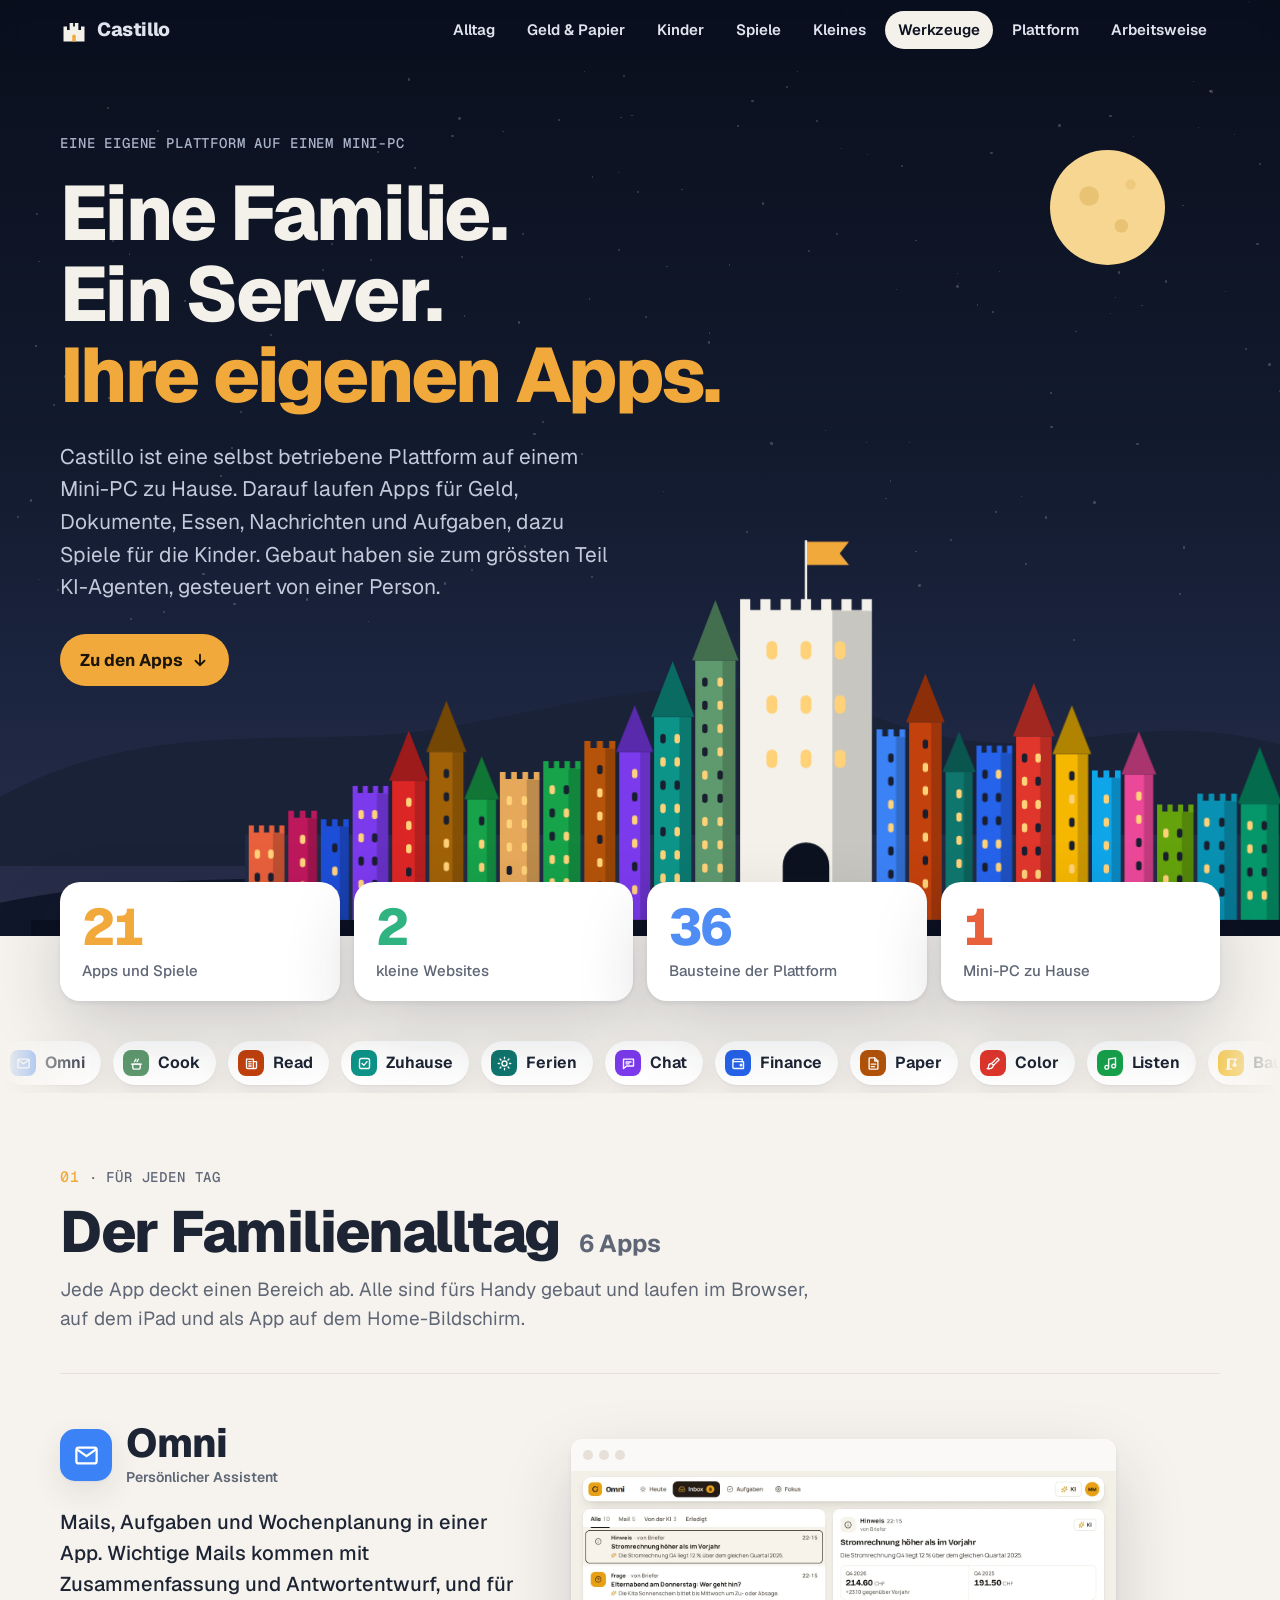
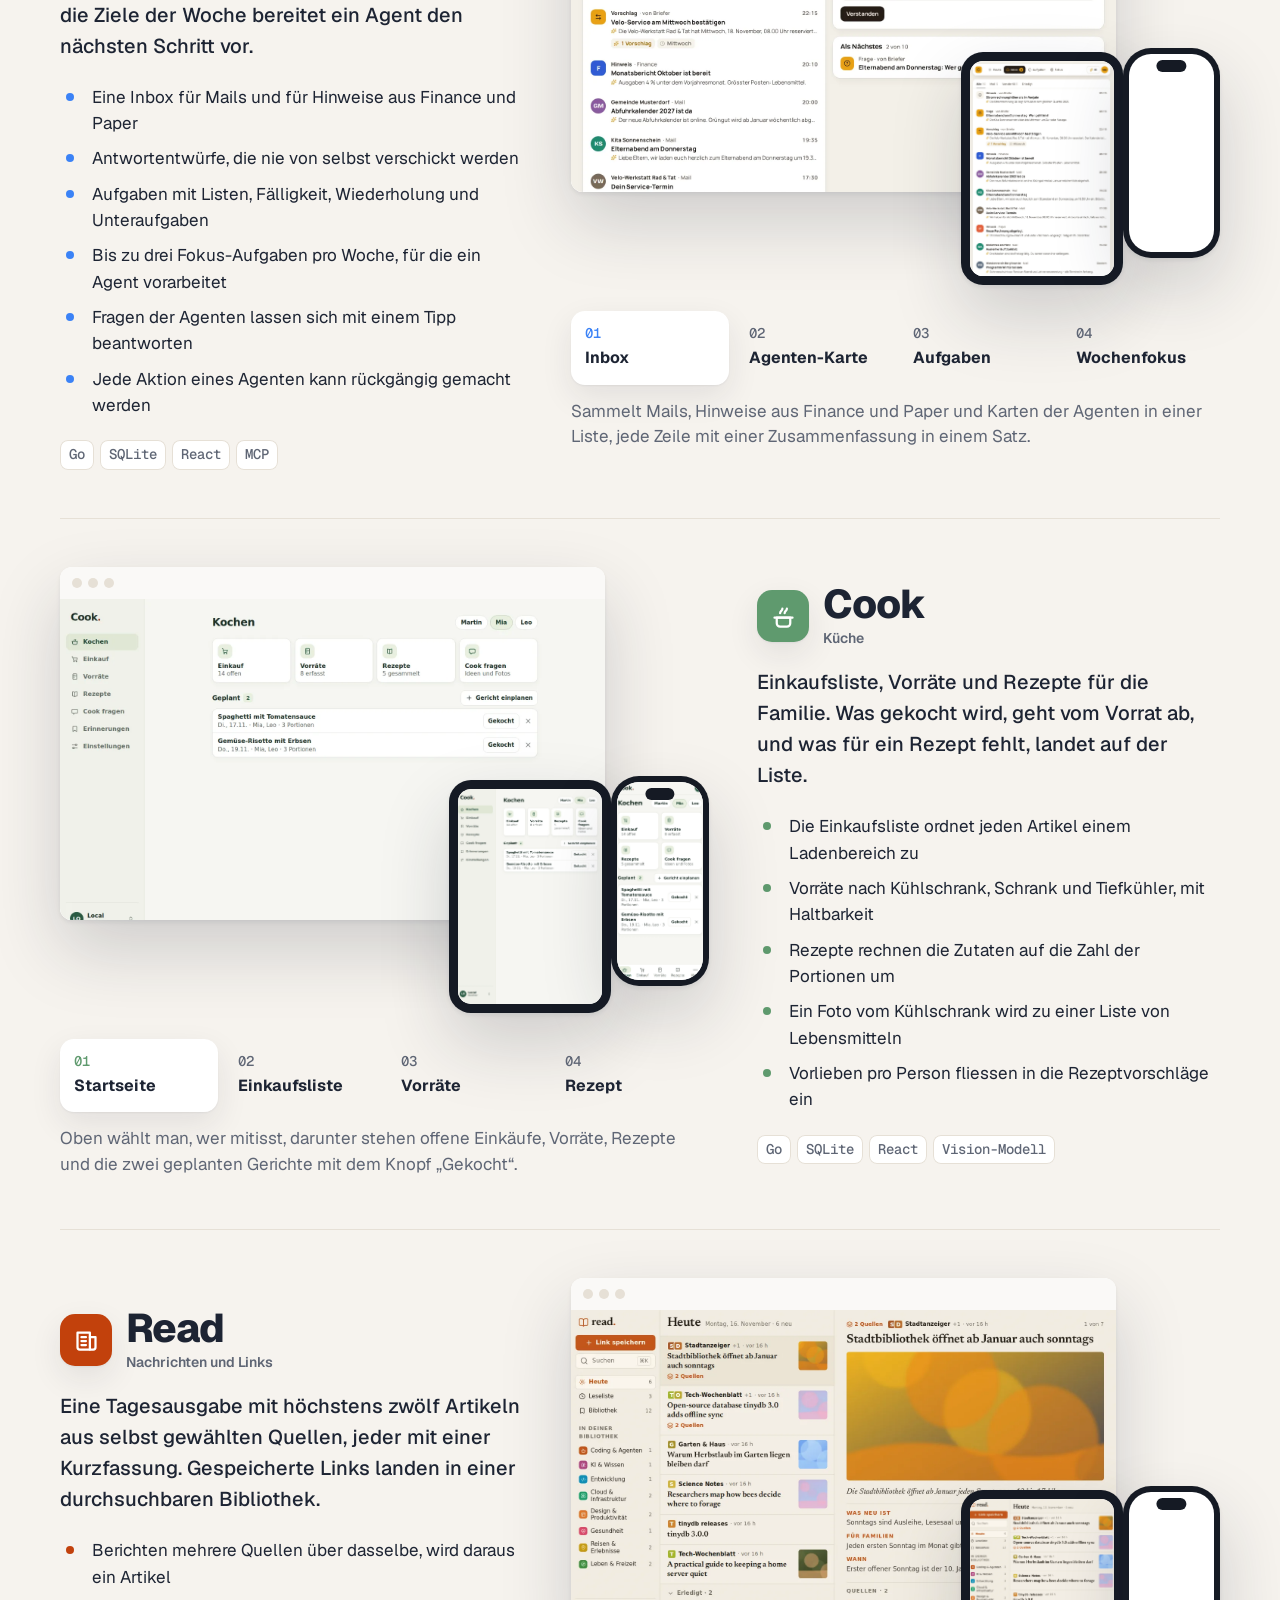
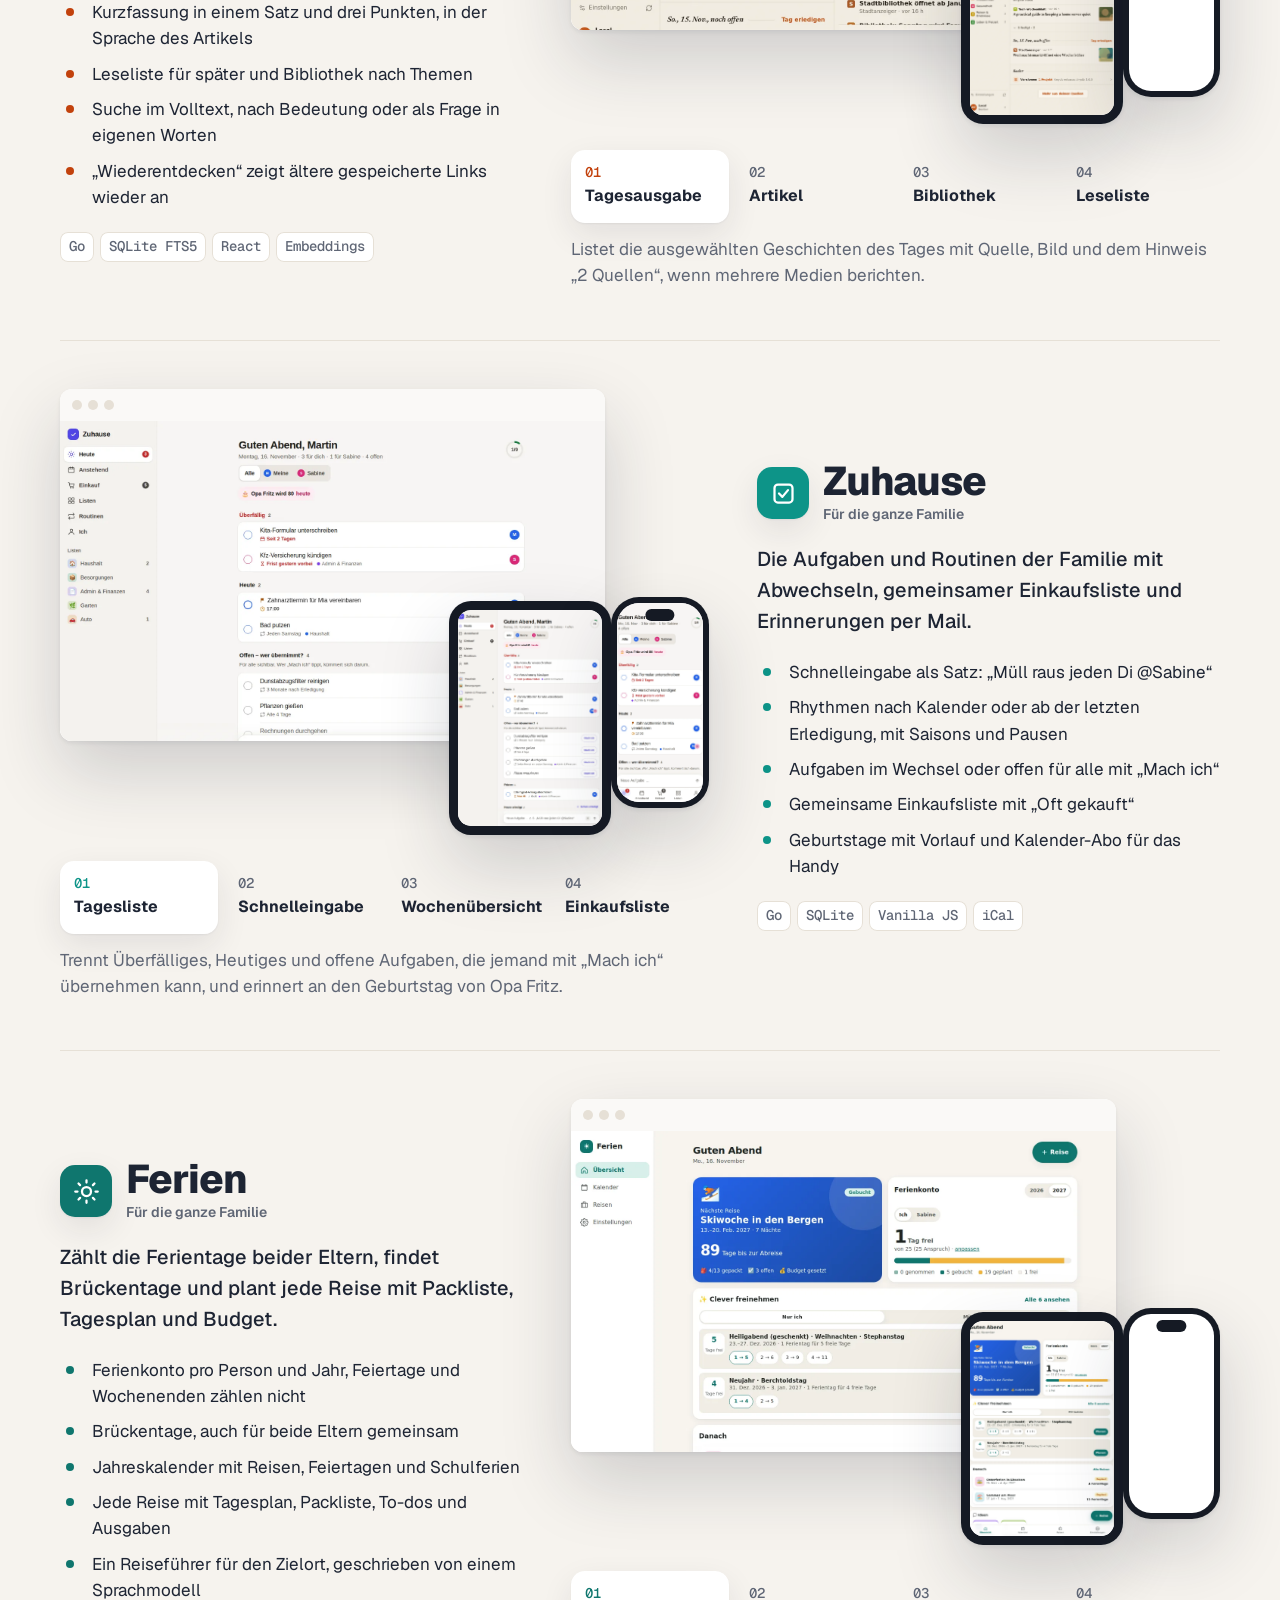
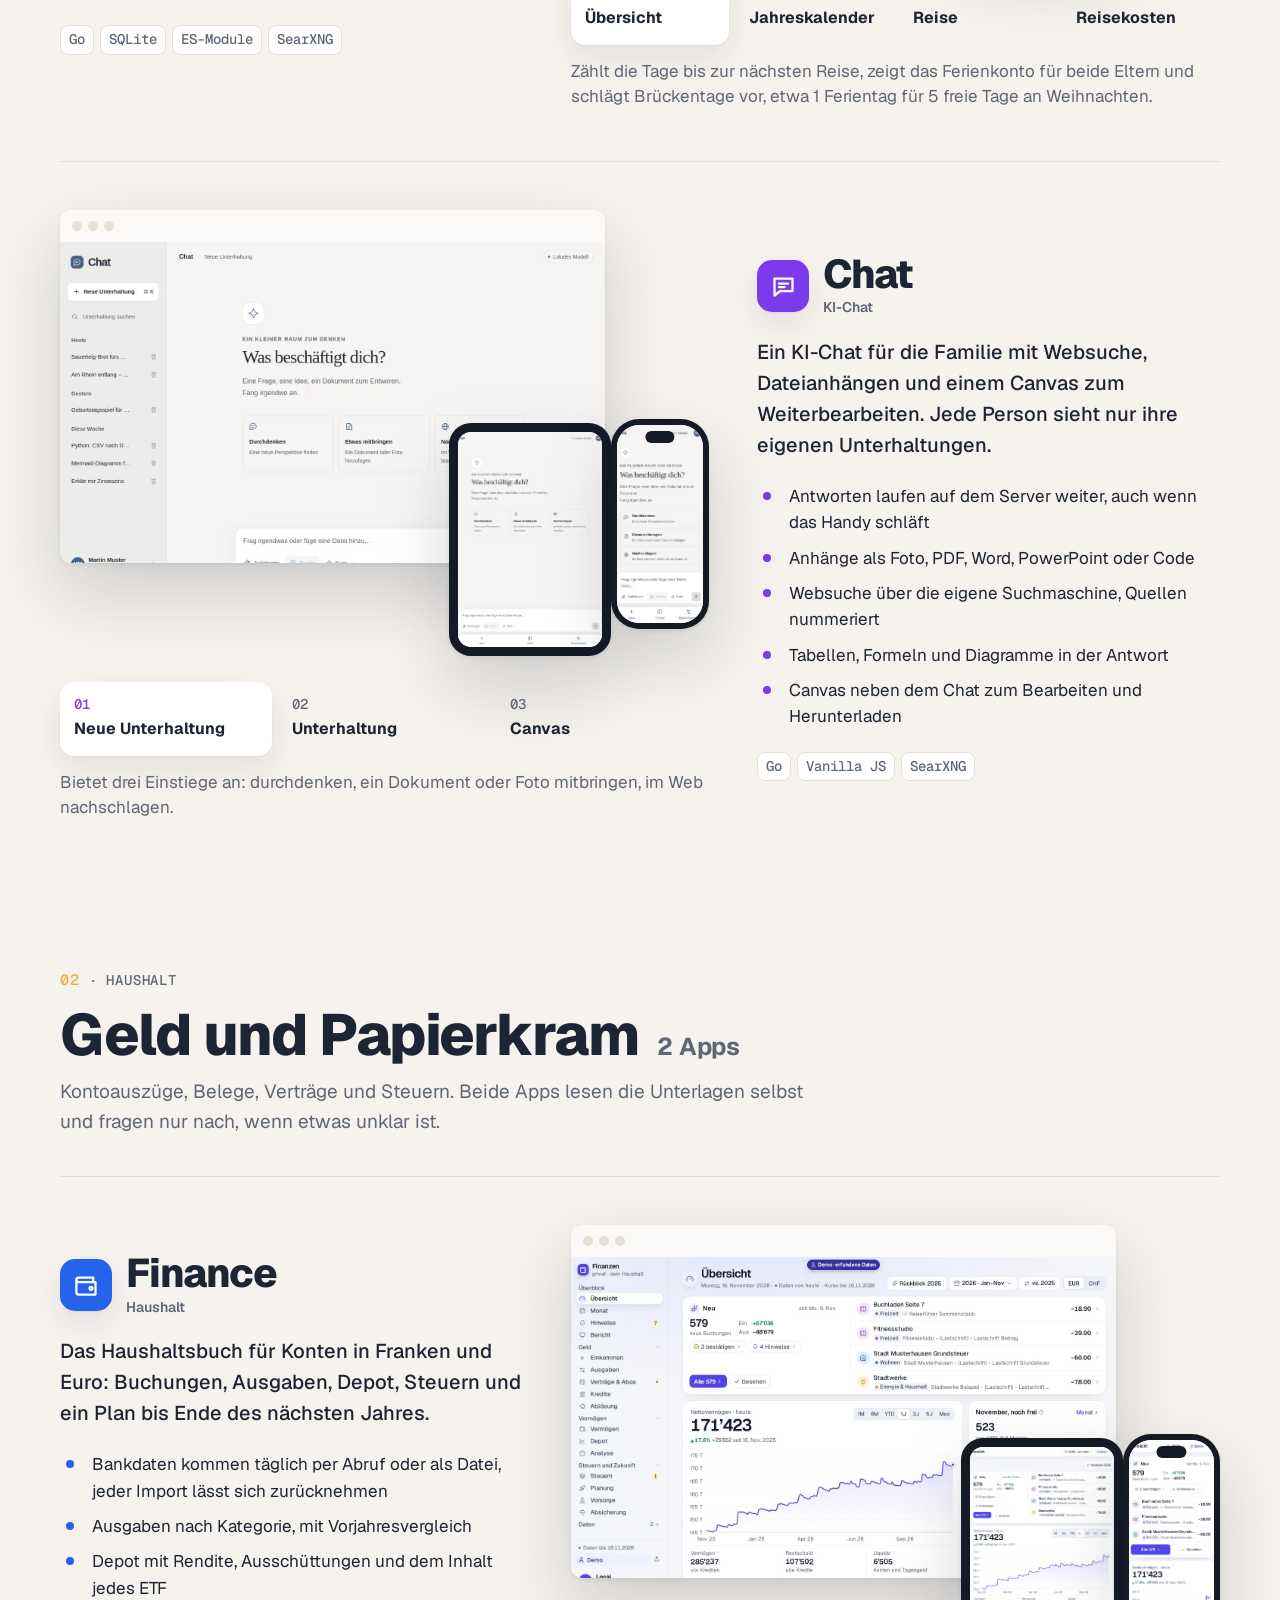
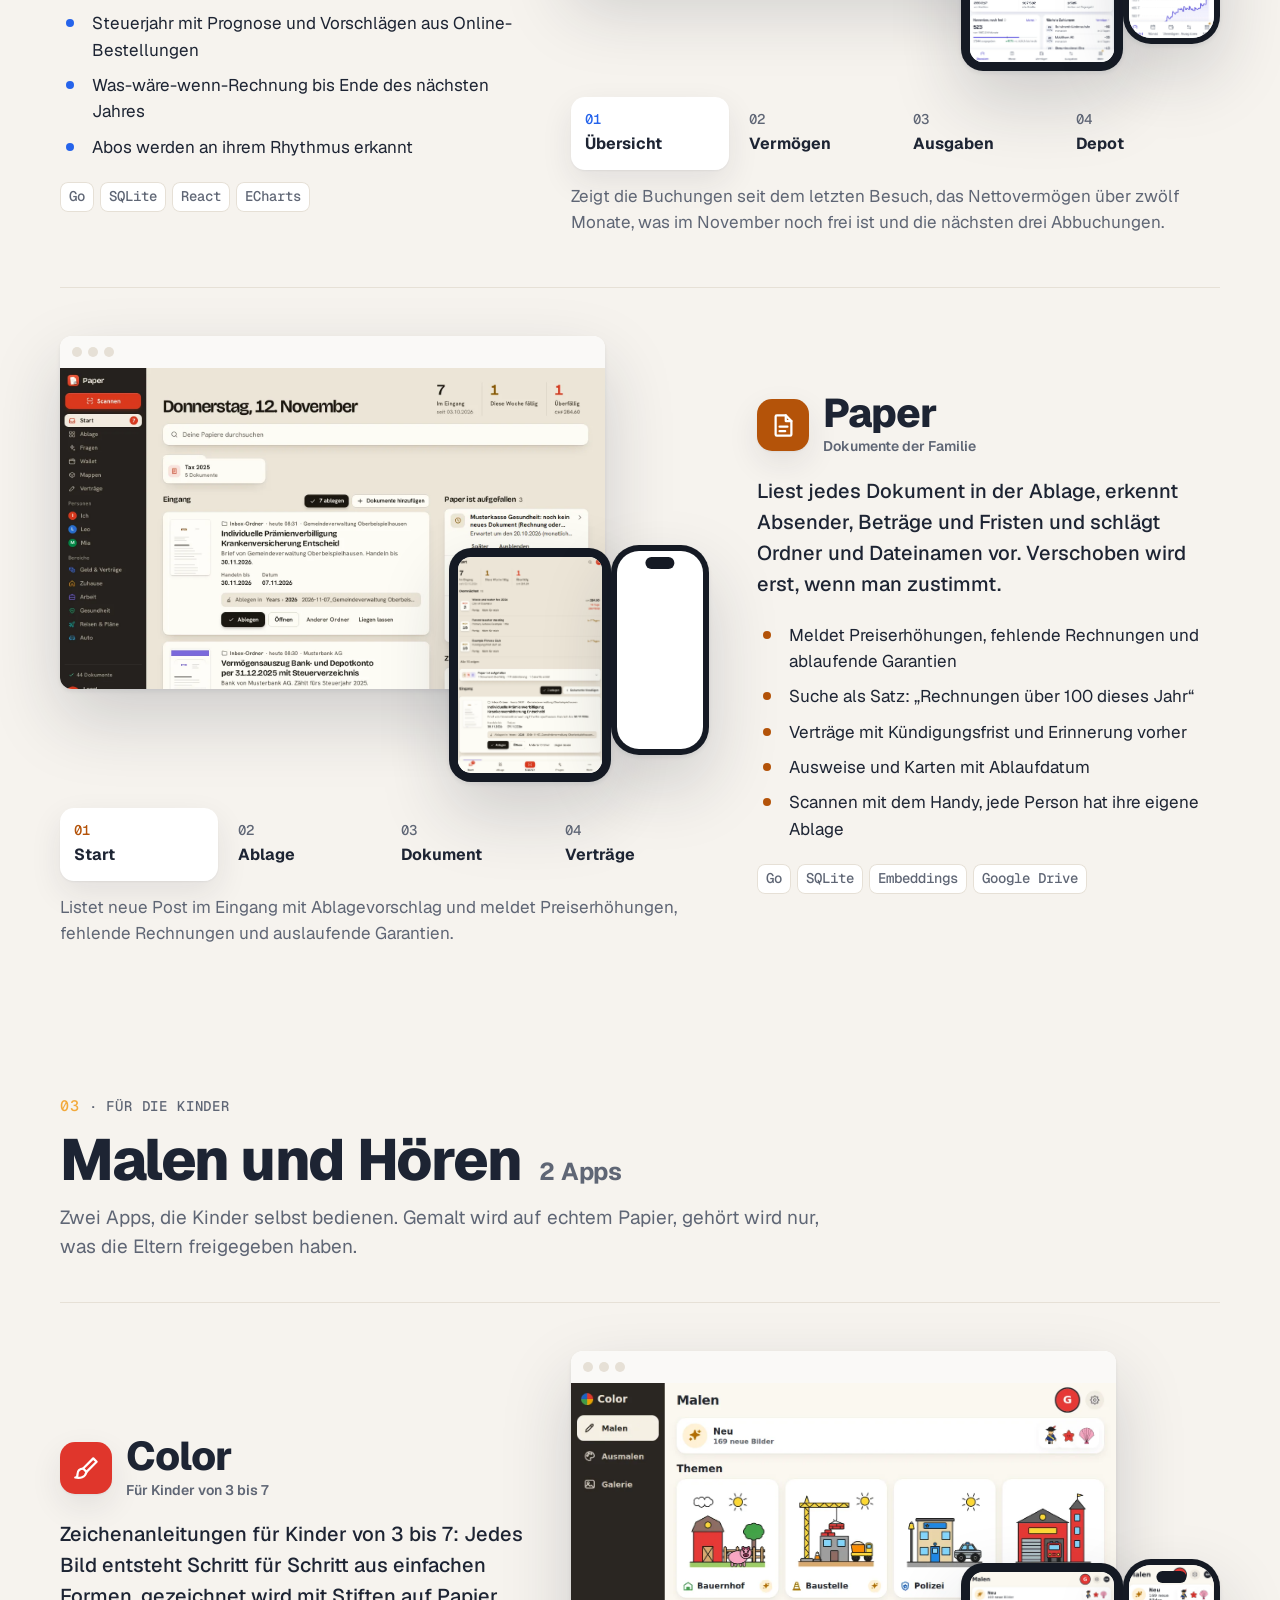
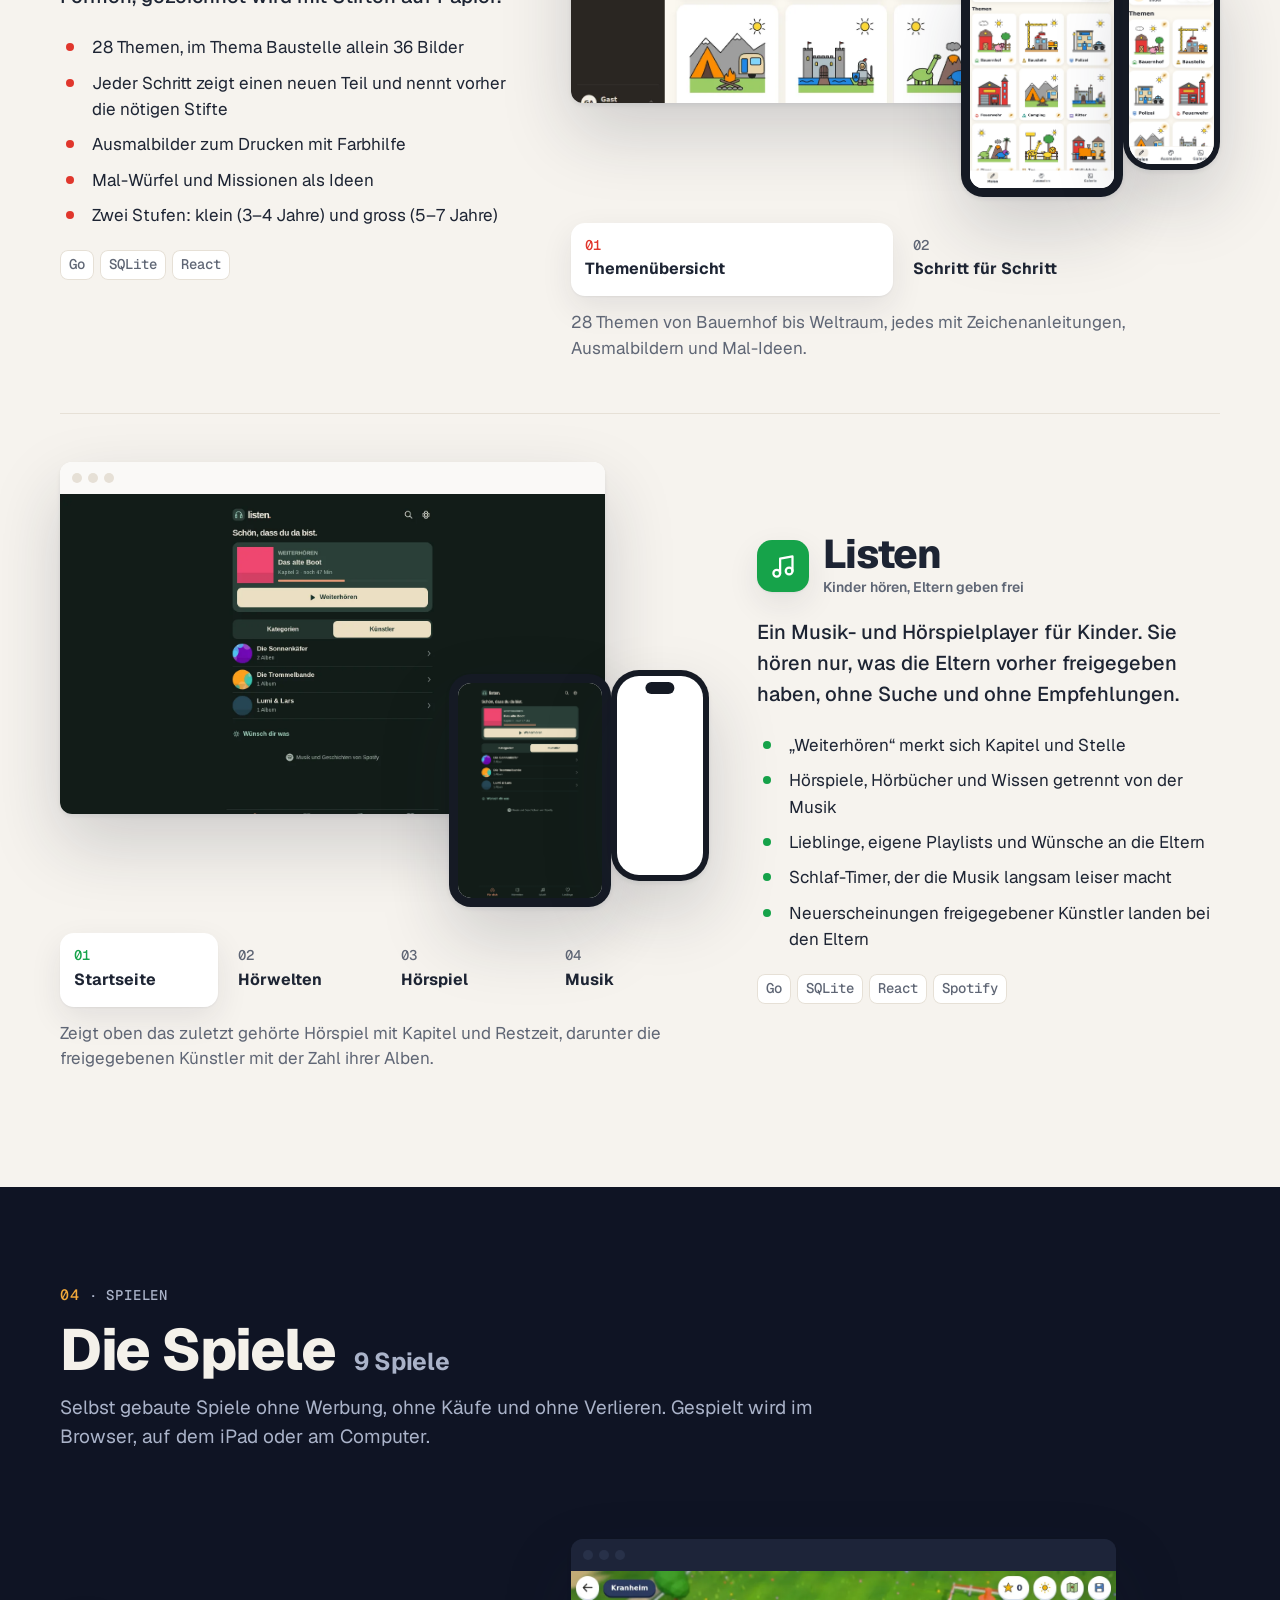
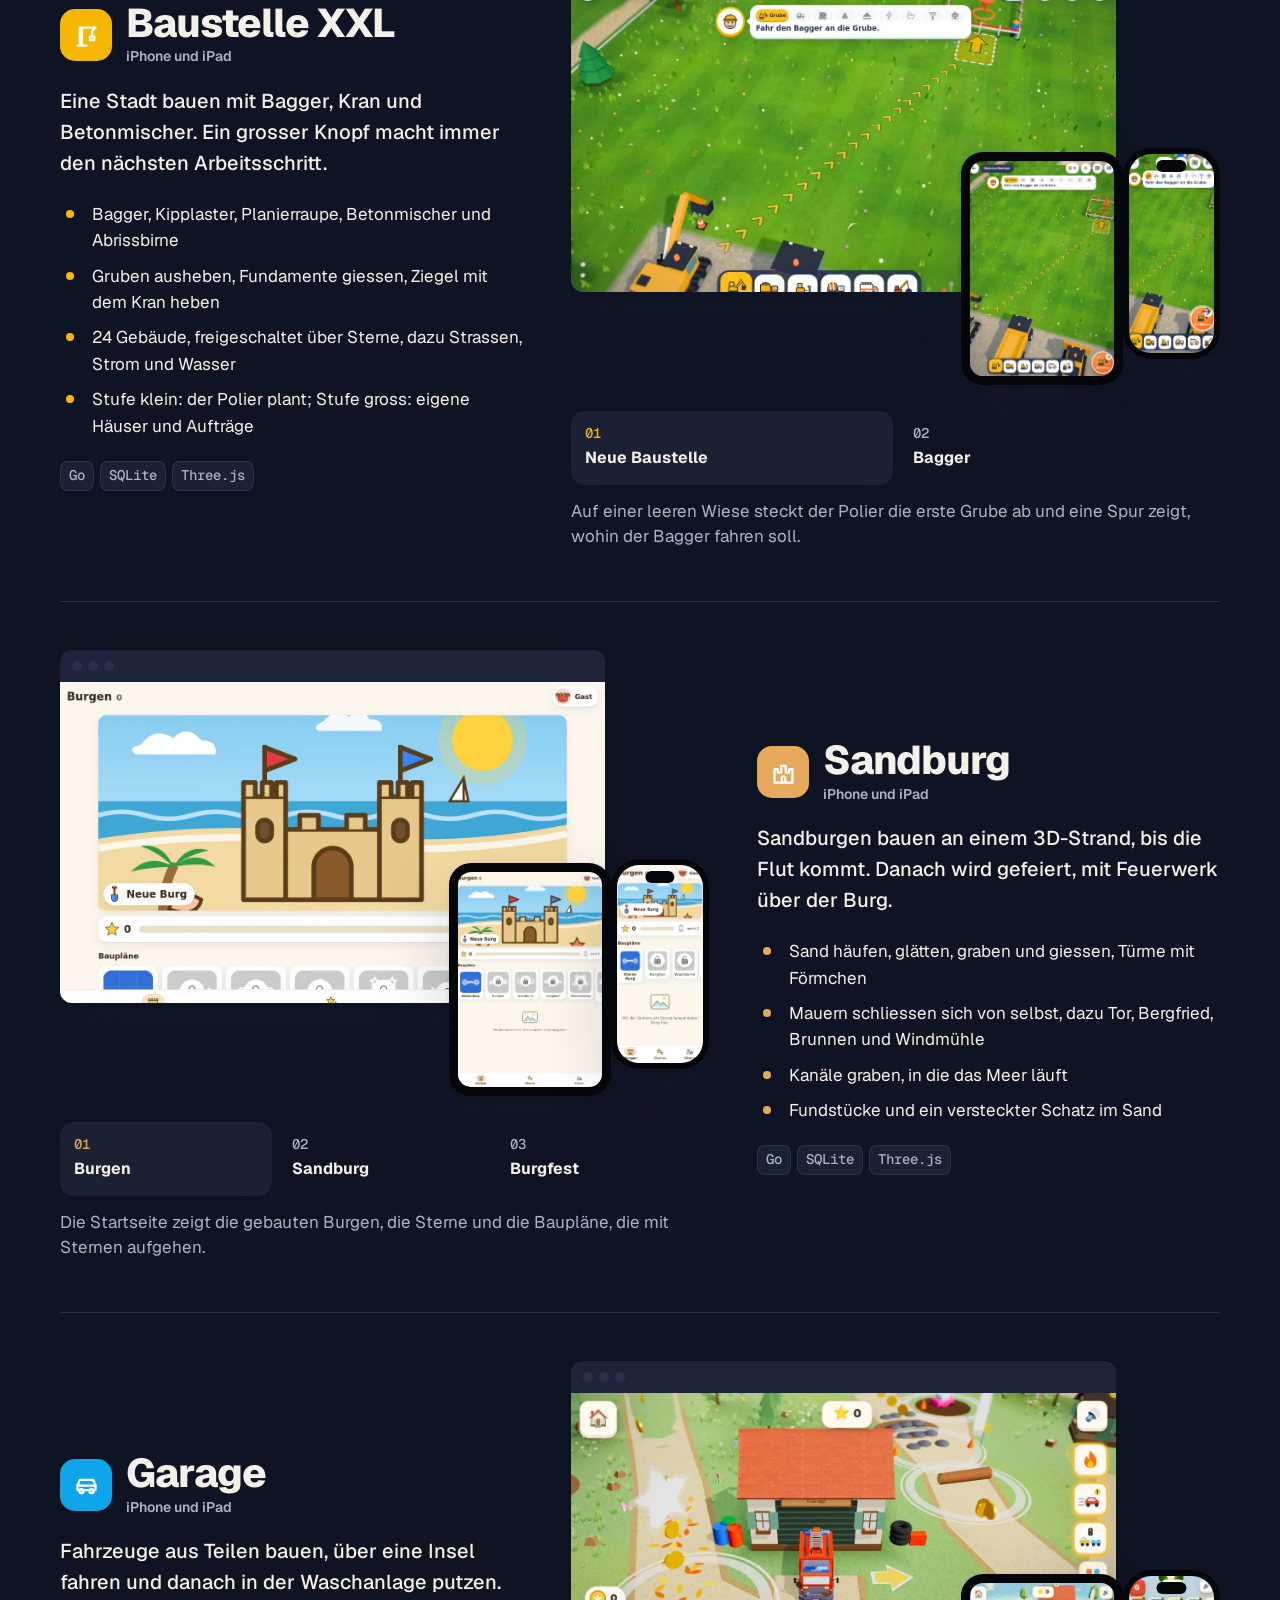
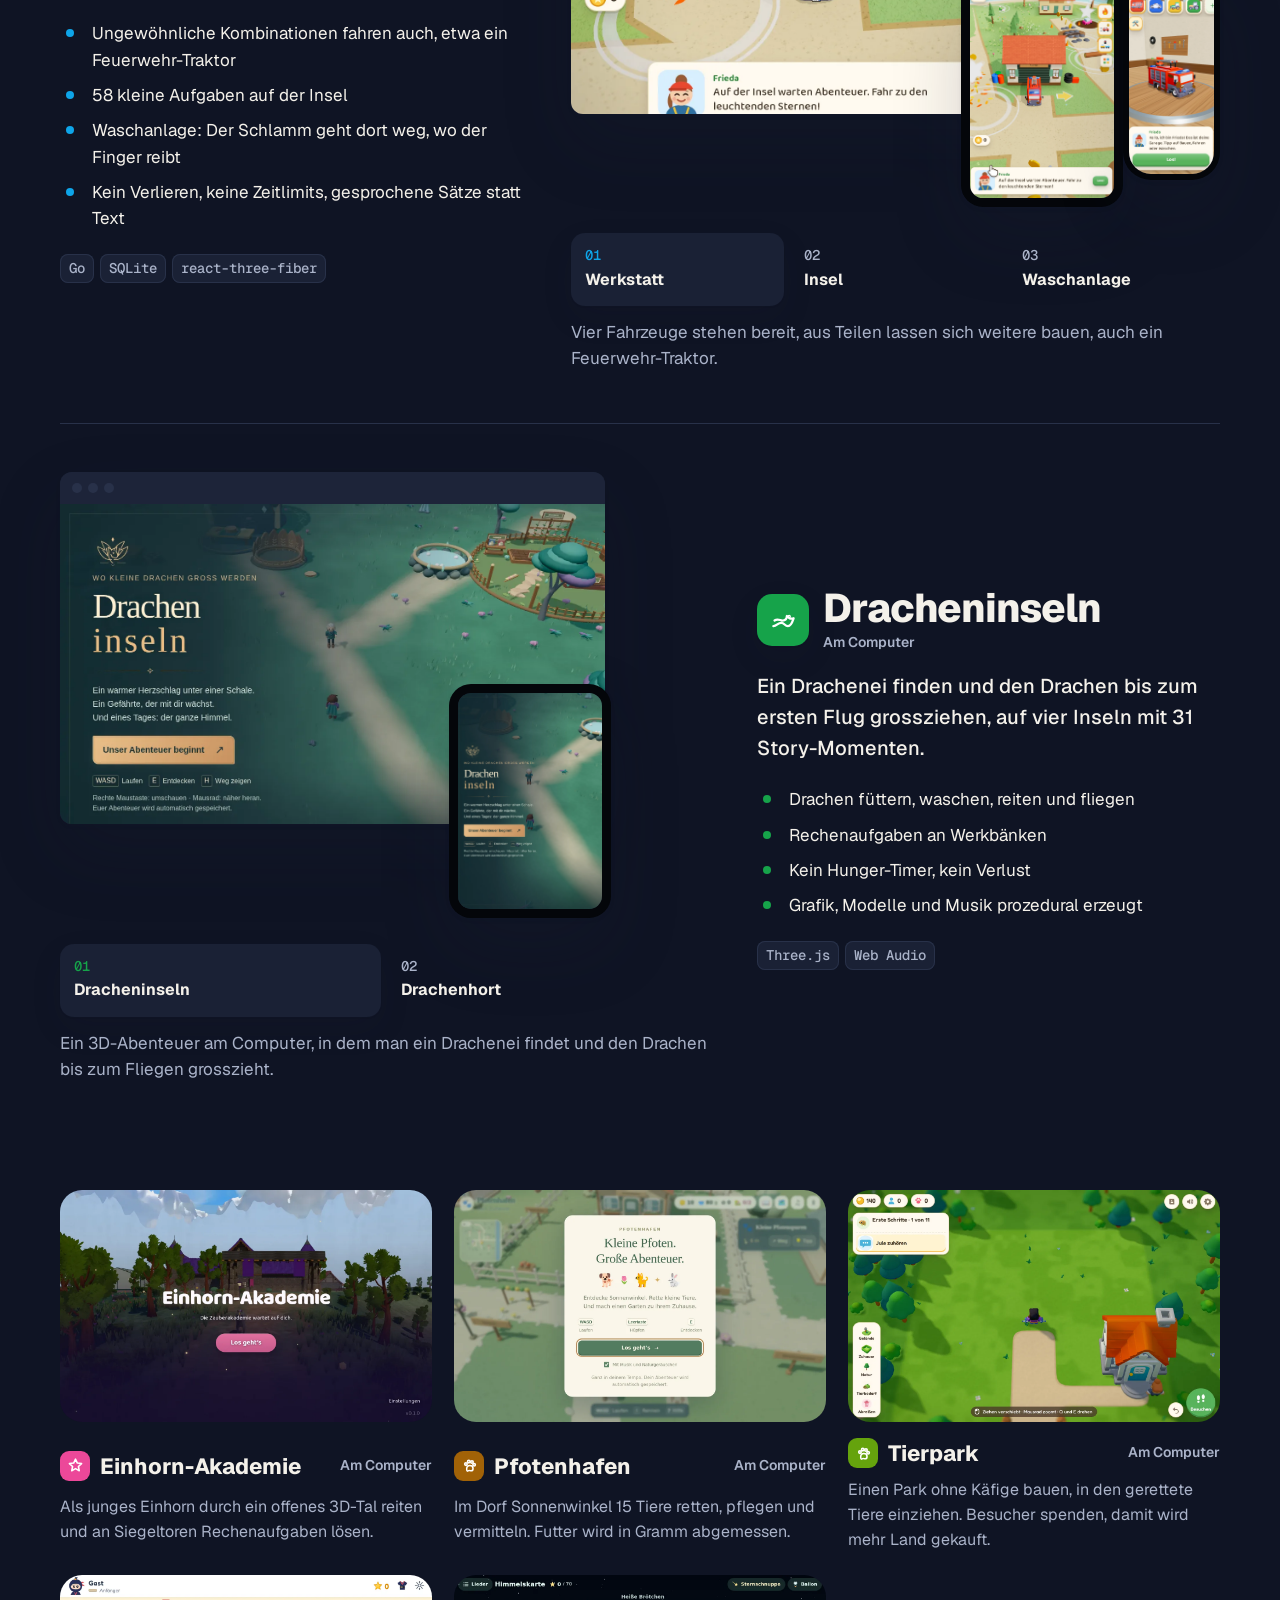
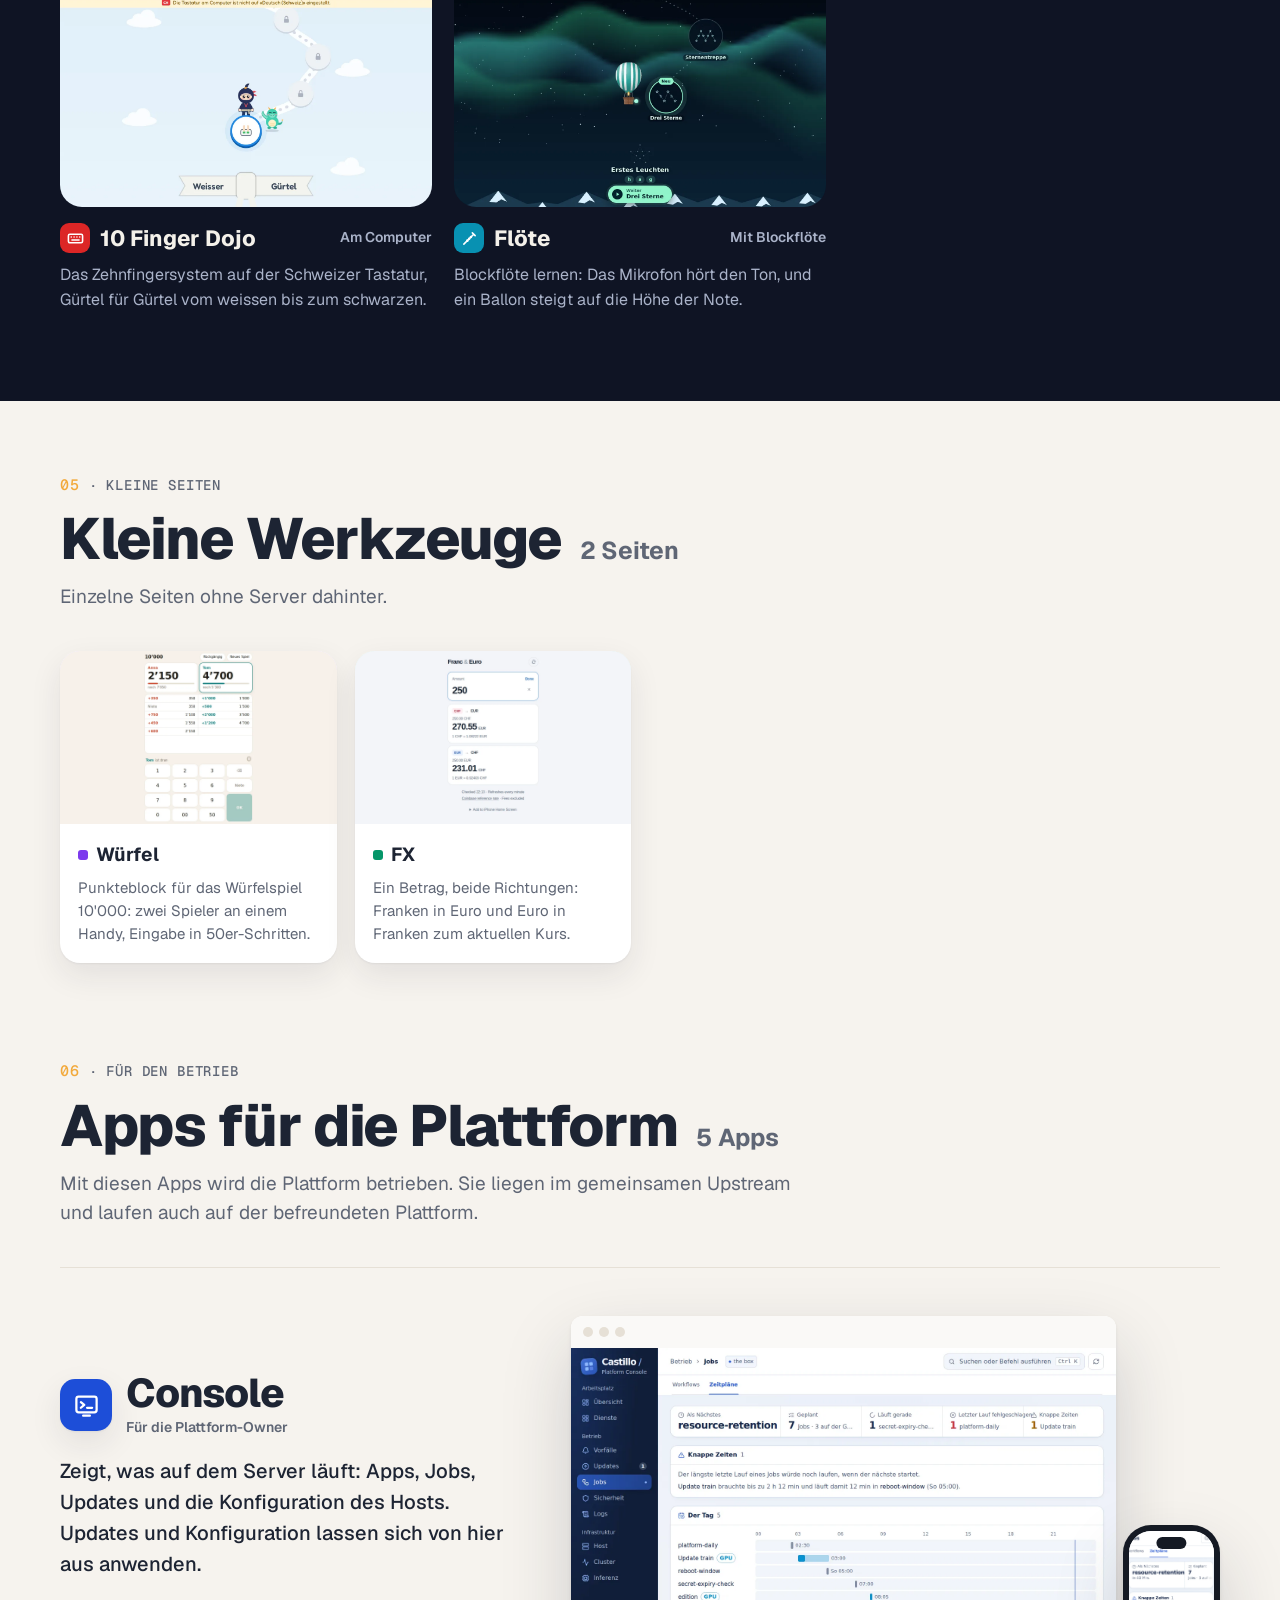
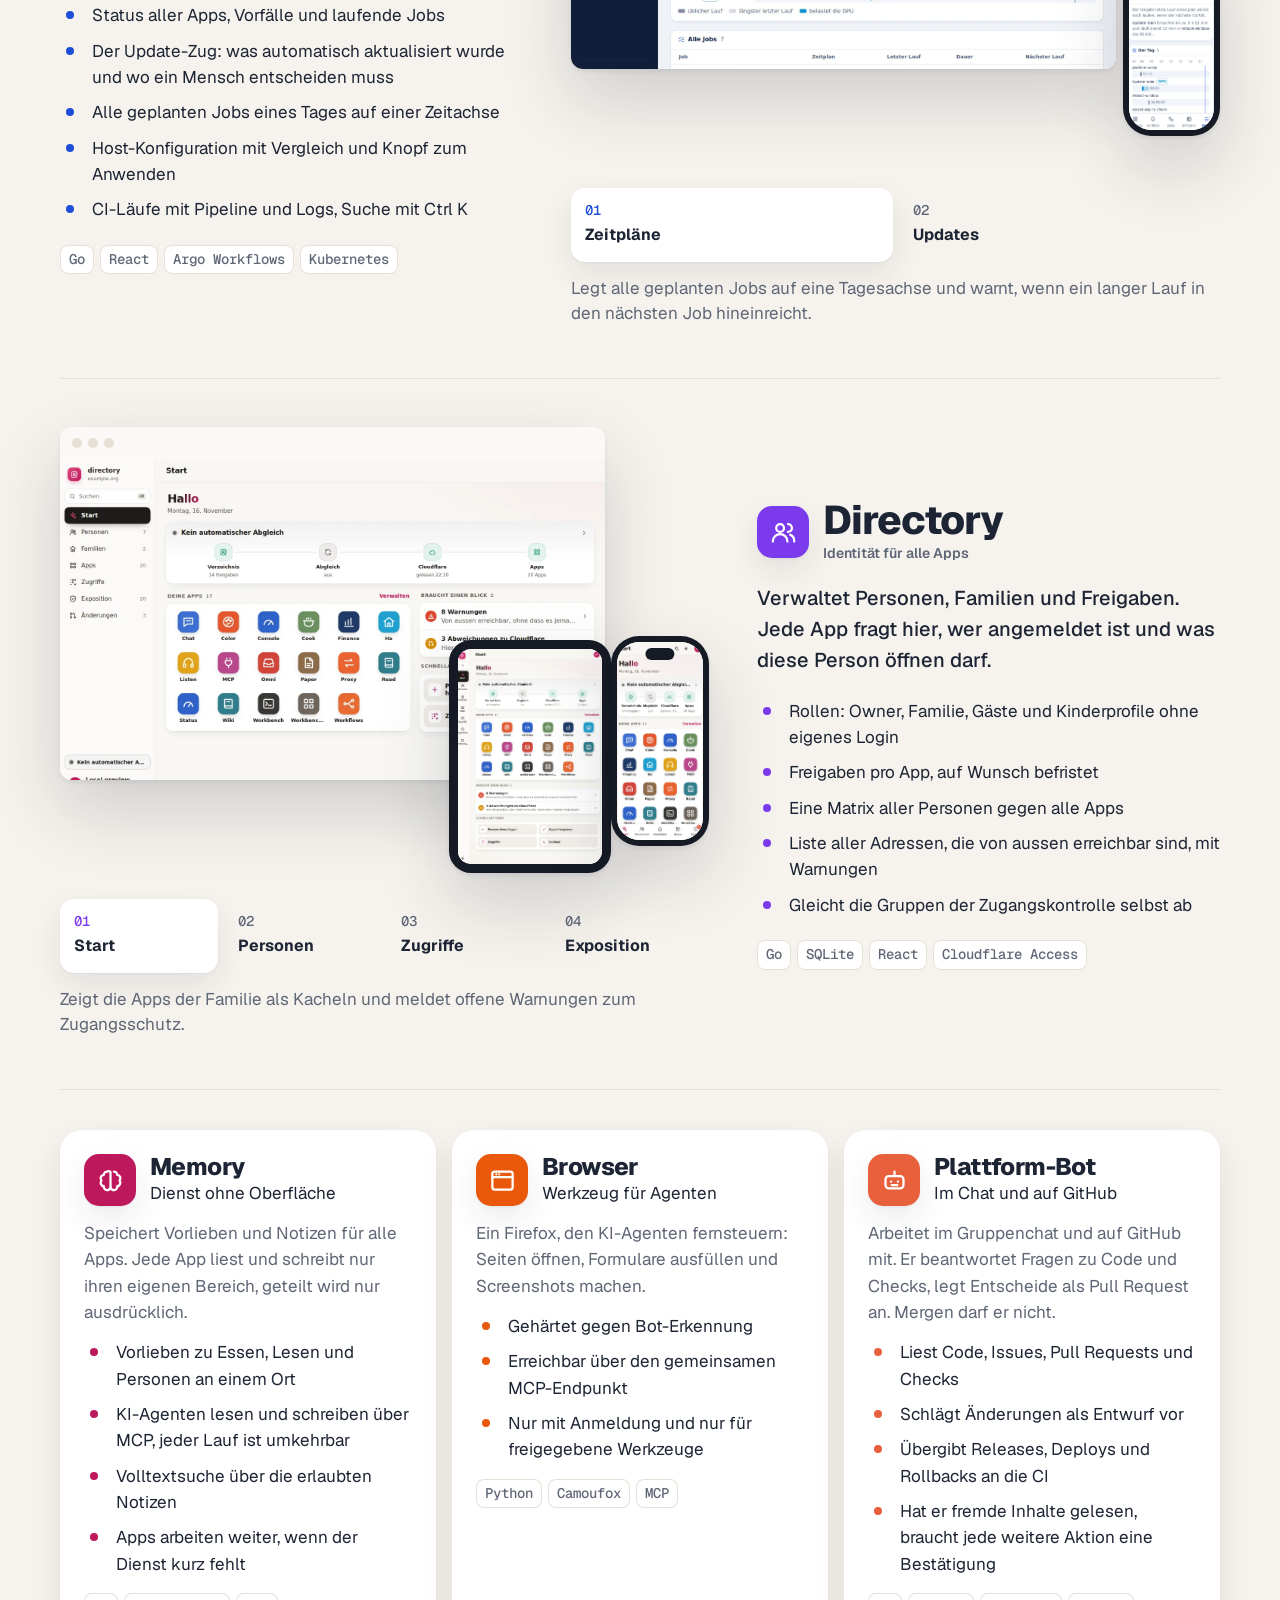
==== index.html @ 74c10466 "Castillo-Showcase: Seite, Plattform, Apps mit Sichten auf drei Geräten" ====
<!doctype html>
<html lang="de">
<head>
<meta charset="utf-8">
<meta name="viewport" content="width=device-width,initial-scale=1,viewport-fit=cover">
<title>Castillo: eine Familie, ein Server, eigene Apps</title>
<meta name="description" content="Castillo ist die selbst gebaute Plattform einer Familie: Finanzen, Dokumente, Essen, Nachrichten, Spiele für die Kinder und die Technik darunter, auf einem Mini-PC zu Hause.">
<meta property="og:title" content="Castillo: eine Familie, ein Server, eigene Apps">
<meta property="og:description" content="Selbst gebaute Apps für den Familienalltag, die Kinder und die Finanzen, auf einer eigenen Kubernetes-Plattform.">
<meta property="og:image" content="https://castillo-platform.github.io/castillo-showcase/shots/og.png">
<meta property="og:type" content="website">
<meta name="theme-color" content="#f6f3ee">
<link rel="icon" href="data:image/svg+xml,%3Csvg xmlns='http://www.w3.org/2000/svg' viewBox='0 0 32 32'%3E%3Cpath d='M4 29V12h4v4h3v-8h4v4h2V8h4v8h3v-4h4v17z' fill='%231d2433'/%3E%3Cpath d='M14 29v-6a2 2 0 0 1 4 0v6z' fill='%23f2a93b'/%3E%3C/svg%3E">
<link rel="preload" href="fonts/Geist-latin.woff2" as="font" type="font/woff2" crossorigin>
<link rel="stylesheet" href="fonts.css">
<link rel="stylesheet" href="style.css">
</head>
<body>
<header class="top">
  <div class="wrap top-in">
    <a class="logo" href="#top" aria-label="Castillo">
      <svg viewBox="0 0 32 32" aria-hidden="true"><path d="M4 29V12h4v4h3v-8h4v4h2V8h4v8h3v-4h4v17z"/><path class="door" d="M14 29v-6a2 2 0 0 1 4 0v6z"/></svg>
      <b>Castillo</b>
    </a>
    <nav class="chips" id="nav" aria-label="Bereiche"></nav>
  </div>
</header>

<main id="top">
  <section class="hero" id="hero">
    <div class="sky" aria-hidden="true">
      <div class="stars" id="stars"></div>
      <div class="moon"></div>
      <svg class="hills far" viewBox="0 0 1600 300" preserveAspectRatio="none"><path d="M0 220 C 200 120 380 170 560 140 S 900 60 1100 130 1400 110 1600 160 V300 H0z"/></svg>
      <svg class="hills near" viewBox="0 0 1600 300" preserveAspectRatio="none"><path d="M0 250 C 260 190 420 230 640 205 S 1080 170 1280 215 1500 200 1600 225 V300 H0z"/></svg>
      <div class="castle" id="castle"></div>
    </div>
    <div class="wrap hero-text">
      <p class="kicker">Eine eigene Plattform auf einem Mini-PC</p>
      <h1><span class="line">Eine Familie.</span><span class="line">Ein Server.</span><span class="line sun">Ihre eigenen Apps.</span></h1>
      <p class="lead">Castillo ist eine selbst betriebene Plattform auf einem Mini-PC zu Hause. Darauf laufen Apps für Geld, Dokumente, Essen, Nachrichten und Aufgaben, dazu Spiele für die Kinder. Gebaut haben sie zum grössten Teil KI-Agenten, gesteuert von einer Person.</p>
      <a class="cta" href="#apps">Zu den Apps <svg viewBox="0 0 24 24" aria-hidden="true"><path d="M12 5v14M6 13l6 6 6-6"/></svg></a>
    </div>
  </section>
  <div class="wrap stats-wrap"><div class="stats" id="stats"></div></div>
  <div class="marquee" aria-hidden="true"><div class="track" id="marquee"></div></div>

  <div id="apps"><div id="groups"></div></div>

  <section class="platform" id="plattform">
    <div class="wrap">
      <div class="section-head">
        <p class="kicker">Unter der Haube</p>
        <h2>Die Plattform</h2>
        <p class="sub" id="platform-lead"></p>
      </div>
      <div class="arch" id="arch"></div>
      <div class="layers" id="layers"></div>
    </div>
  </section>

  <section class="how" id="arbeitsweise">
    <div class="wrap">
      <div class="section-head">
        <p class="kicker">Wie hier gebaut wird</p>
        <h2>Ein Mensch, viele Agenten</h2>
        <p class="sub" id="how-lead"></p>
      </div>
      <div class="how-grid" id="how"></div>
      <ol class="timeline" id="timeline"></ol>
    </div>
  </section>
</main>

<footer class="foot">
  <div class="wrap foot-in">
    <span class="logo small"><svg viewBox="0 0 32 32" aria-hidden="true"><path d="M4 29V12h4v4h3v-8h4v4h2V8h4v8h3v-4h4v17z"/><path class="door" d="M14 29v-6a2 2 0 0 1 4 0v6z"/></svg><b>Castillo</b></span>
    <p>Alle Screenshots stammen aus lokalen Läufen mit Demo- und Beispieldaten. Kein Name, keine Zahl und kein Dokument darin ist echt.</p>
  </div>
</footer>

<dialog class="lightbox" id="lightbox">
  <button class="close" type="button" aria-label="Schliessen">✕</button>
  <figure><img alt=""><figcaption></figcaption></figure>
  <button class="prev" type="button" aria-label="Zurück">‹</button>
  <button class="next" type="button" aria-label="Weiter">›</button>
</dialog>

<script src="platform.js"></script>
<script src="views.js"></script>
<script src="data.js"></script>
<script src="app.js"></script>
</body>
</html>
---- fonts.css ----
/* Geist and Geist Mono (SIL Open Font License), self-hosted: latin and latin-ext only. */
/* latin-ext */
@font-face {
  font-family: 'Geist';
  font-style: normal;
  font-weight: 400 800;
  font-display: swap;
  src: url(fonts/Geist-latin-ext.woff2) format('woff2');
  unicode-range: U+0100-02BA, U+02BD-02C5, U+02C7-02CC, U+02CE-02D7, U+02DD-02FF, U+0304, U+0308, U+0329, U+1D00-1DBF, U+1E00-1E9F, U+1EF2-1EFF, U+2020, U+20A0-20AB, U+20AD-20C4, U+2113, U+2C60-2C7F, U+A720-A7FF;
}
/* latin */
@font-face {
  font-family: 'Geist';
  font-style: normal;
  font-weight: 400 800;
  font-display: swap;
  src: url(fonts/Geist-latin.woff2) format('woff2');
  unicode-range: U+0000-00FF, U+0131, U+0152-0153, U+02BB-02BC, U+02C6, U+02DA, U+02DC, U+0304, U+0308, U+0329, U+2000-206F, U+20AC, U+2122, U+2191, U+2193, U+2212, U+2215, U+FEFF, U+FFFD;
}
/* latin-ext */
@font-face {
  font-family: 'Geist Mono';
  font-style: normal;
  font-weight: 500;
  font-display: swap;
  src: url(fonts/GeistMono-latin-ext.woff2) format('woff2');
  unicode-range: U+0100-02BA, U+02BD-02C5, U+02C7-02CC, U+02CE-02D7, U+02DD-02FF, U+0304, U+0308, U+0329, U+1D00-1DBF, U+1E00-1E9F, U+1EF2-1EFF, U+2020, U+20A0-20AB, U+20AD-20C4, U+2113, U+2C60-2C7F, U+A720-A7FF;
}
/* latin */
@font-face {
  font-family: 'Geist Mono';
  font-style: normal;
  font-weight: 500;
  font-display: swap;
  src: url(fonts/GeistMono-latin.woff2) format('woff2');
  unicode-range: U+0000-00FF, U+0131, U+0152-0153, U+02BB-02BC, U+02C6, U+02DA, U+02DC, U+0304, U+0308, U+0329, U+2000-206F, U+20AC, U+2122, U+2191, U+2193, U+2212, U+2215, U+FEFF, U+FFFD;
}
---- style.css ----
/* Castillo showcase. A warm, pale page with deep ink; colour lives in each app's icon chip, its
   tower in the hero castle and the figures, never in containers. Phones are dark-bezel frames,
   desktops sit in a plain browser frame. Nothing is rotated; stacks are offset. */
:root {
  --page: #f6f3ee;
  --sheet: #ffffff;
  --ink: #1d2433;
  --muted: #5f6675;
  --line: #e6e0d6;
  --sun: #f2a93b;
  --bezel: #151a24;
  --shadow: 0 1px 2px rgb(29 36 51 / 6%), 0 12px 32px rgb(29 36 51 / 9%);
  --shadow-lg: 0 2px 4px rgb(29 36 51 / 8%), 0 30px 70px rgb(29 36 51 / 18%);
  --sans: "Geist", ui-sans-serif, system-ui, -apple-system, "Segoe UI", sans-serif;
  --mono: "Geist Mono", ui-monospace, "SF Mono", monospace;
  color-scheme: light;
}
@media (prefers-color-scheme: dark) {
  :root {
    --page: #10141c; --sheet: #181e29; --ink: #eef1f6; --muted: #a2aab8; --line: #262e3c;
    --bezel: #05070b; --shadow: 0 1px 2px rgb(0 0 0 / 30%), 0 12px 32px rgb(0 0 0 / 35%);
    --shadow-lg: 0 2px 4px rgb(0 0 0 / 40%), 0 30px 70px rgb(0 0 0 / 55%);
    color-scheme: dark;
  }
}
* { box-sizing: border-box; }
html { scroll-behavior: smooth; scroll-padding-top: 76px; }
body { margin: 0; background: var(--page); color: var(--ink); font-family: var(--sans); font-size: 17px; line-height: 1.55; -webkit-font-smoothing: antialiased; }
img { display: block; max-width: 100%; }
h1, h2, h3 { margin: 0; line-height: 1.06; letter-spacing: -0.025em; text-wrap: balance; }
p { margin: 0; }
a { color: inherit; }
.wrap { max-width: 1200px; margin: 0 auto; padding-inline: max(20px, env(safe-area-inset-left, 0px)) max(20px, env(safe-area-inset-right, 0px)); }
.kicker { font-family: var(--mono); font-size: 14px; letter-spacing: 0.06em; text-transform: uppercase; color: var(--muted); }

/* Top bar: logo and the section chips; the chips scroll sideways on a phone */
.top { position: sticky; top: 0; z-index: 20; background: color-mix(in srgb, var(--page) 88%, transparent); backdrop-filter: saturate(1.4) blur(10px); border-bottom: 1px solid var(--line); }
.top-in { display: flex; align-items: center; gap: 18px; height: 60px; }
.logo { display: inline-flex; align-items: center; gap: 9px; text-decoration: none; flex: none; }
.logo svg { width: 28px; height: 28px; fill: var(--ink); }
.logo .door { fill: var(--sun); }
.logo b { font-size: 19px; font-weight: 800; letter-spacing: -0.02em; }
.chips { display: flex; gap: 6px; overflow-x: auto; scrollbar-width: none; margin-left: auto; padding-block: 4px; }
.chips::-webkit-scrollbar { display: none; }
.chips a { flex: none; text-decoration: none; font-size: 15px; font-weight: 600; color: var(--muted); padding: 7px 13px; border-radius: 999px; transition: background .2s, color .2s; }
.chips a:hover { color: var(--ink); }
.chips a.on { background: var(--ink); color: var(--page); }
.top { transition: background .3s, border-color .3s; }
.top.dark { background: rgb(10 15 28 / 55%); border-bottom-color: transparent; }
.top.dark .logo svg { fill: #f4f1ea; }
.top.dark .logo b, .top.dark .chips a { color: #dfe4ee; }
.top.dark .chips a.on { background: #f4f1ea; color: #0d1220; }

/* Hero: a night sky over a castle whose towers are the apps. Stars twinkle, windows light up one
   by one, the towers rise from the ground on load and the layers drift apart on scroll. */
.hero { --night: #0d1220; position: relative; min-height: max(720px, 100svh); margin-top: -61px; padding-top: 61px; background:
  linear-gradient(180deg, #0a0f1c 0%, #121a2e 48%, #1c2540 74%, #2a2f4a 100%); color: #f4f1ea; overflow: hidden; isolation: isolate; }
.sky { position: absolute; inset: 0; z-index: -1; pointer-events: none; }
.sky .castle { pointer-events: auto; }
.stars { position: absolute; inset: 0 0 30% 0; }
.stars i { position: absolute; width: var(--s); height: var(--s); border-radius: 50%; background: #fff; opacity: .2; animation: twinkle var(--t) ease-in-out infinite; animation-delay: var(--d); }
@keyframes twinkle { 50% { opacity: .95; } }
.stars b { position: absolute; width: 110px; height: 1.5px; background: linear-gradient(90deg, transparent, #fff); opacity: 0; border-radius: 2px; animation: shoot 9s ease-in infinite; animation-delay: var(--d); }
@keyframes shoot { 0%, 92% { opacity: 0; transform: translate(0, 0); } 94% { opacity: 1; } 100% { opacity: 0; transform: translate(260px, 70px); } }
.moon { position: absolute; right: 9%; top: 16%; width: clamp(70px, 9vw, 130px); aspect-ratio: 1; border-radius: 50%; background: #f6d690;
  background-image: radial-gradient(circle at 34% 40%, #e9c374 0 9%, transparent 10%), radial-gradient(circle at 62% 66%, #e9c374 0 6%, transparent 7%), radial-gradient(circle at 70% 30%, #edca80 0 4%, transparent 5%); }
.hills { position: absolute; left: 0; width: 100%; }
.hills.far { bottom: 70px; height: 260px; fill: #1a2238; }
.hills.near { bottom: 0; height: 200px; fill: #10172a; }
.castle { position: absolute; left: 63%; bottom: 0; width: min(1240px, 115vw); translate: -50% 0; }
.castle svg { display: block; width: 100%; height: auto; overflow: visible; }
.castle .tw { transform-box: fill-box; transform-origin: 50% 100%; transform: scaleY(0); animation: rise 1.1s cubic-bezier(.2, .9, .25, 1.12) forwards; animation-delay: var(--d); cursor: pointer; }
.castle .tw .body { fill: var(--c); transition: filter .25s; }
.castle .tw .shade { fill: #000; opacity: .18; }
.castle .tw .roof { fill: color-mix(in srgb, var(--c) 72%, #000); }
.castle .tw:hover .body, .castle .tw:focus-visible .body { filter: brightness(1.18); }
.castle .win { fill: #1a1f30; }
.castle .win.lit { animation: lightup .6s ease forwards, flicker 7s ease-in-out infinite; animation-delay: var(--w), calc(var(--w) + 2s); }
@keyframes lightup { to { fill: #ffd27a; } }
@keyframes flicker { 0%, 100% { fill: #ffd27a; } 50% { fill: #ffc355; } 52% { fill: #ffe3a6; } }
.castle .keep .body { fill: #f4f1ea; }
.castle .keep .roof { fill: #d9d2c4; }
.castle .gate { fill: #0d1220; }
.castle .flag { fill: var(--sun); transform-box: fill-box; transform-origin: 0 50%; animation: wave 1.6s ease-in-out infinite alternate; }
@keyframes wave { to { transform: scaleX(.78); } }
.castle .ground { fill: #0b1020; }
@keyframes rise { to { transform: scaleY(1); } }
.tip { position: fixed; z-index: 30; pointer-events: none; background: #f4f1ea; color: #0d1220; font-weight: 700; font-size: 15px; padding: 6px 11px; border-radius: 10px; opacity: 0; translate: -50% -130%; transition: opacity .15s; white-space: nowrap; }
.tip i { display: inline-block; width: 10px; height: 10px; border-radius: 3px; margin-right: 7px; background: var(--c); }
.tip.on { opacity: 1; }

.hero-text { position: relative; padding-top: clamp(40px, 8vh, 100px); padding-bottom: 250px; }
.hero .kicker { color: #aab3c9; }
.hero h1 { font-size: clamp(46px, 6vw, 92px); font-weight: 800; margin-top: 18px; letter-spacing: -0.035em; }
.hero h1 .line { display: block; opacity: 0; translate: 0 .35em; animation: up .9s cubic-bezier(.2, .8, .2, 1) forwards; }
.hero h1 .line:nth-child(2) { animation-delay: .12s; }
.hero h1 .line:nth-child(3) { animation-delay: .24s; }
.hero h1 .sun { color: var(--sun); }
@keyframes up { to { opacity: 1; translate: 0 0; } }
.hero .lead { color: #c3cadb; font-size: clamp(18px, 1.7vw, 21px); max-width: 40ch; margin-top: 24px; opacity: 0; animation: up .9s .4s cubic-bezier(.2, .8, .2, 1) forwards; }
.cta { display: inline-flex; align-items: center; gap: 8px; margin-top: 30px; padding: 13px 20px; border-radius: 999px; background: var(--sun); color: #1b1408; font-weight: 700; text-decoration: none; opacity: 0; animation: up .9s .55s cubic-bezier(.2, .8, .2, 1) forwards; transition: background .2s, translate .2s; }
.cta:hover { background: #ffbe5c; translate: 0 -2px; }
.cta svg { width: 18px; height: 18px; fill: none; stroke: currentColor; stroke-width: 2.4; stroke-linecap: round; }

.stats-wrap { position: relative; z-index: 2; margin-top: -54px; }
.stats { display: grid; grid-template-columns: repeat(4, minmax(0, 1fr)); gap: 14px; }
.stat { background: var(--sheet); border-radius: 20px; padding: 20px 22px; box-shadow: var(--shadow-lg); }
.stat b { display: block; font-size: clamp(34px, 4vw, 52px); font-weight: 800; letter-spacing: -0.04em; font-variant-numeric: tabular-nums; line-height: 1; color: var(--c, var(--ink)); }
.stat span { display: block; font-size: 15px; line-height: 1.35; color: var(--muted); font-weight: 500; margin-top: 8px; }

/* The marquee of every app, endless */
.marquee { overflow: hidden; padding-block: 40px 8px; mask-image: linear-gradient(90deg, transparent, #000 8%, #000 92%, transparent); }
.track { display: flex; gap: 12px; width: max-content; animation: slide 60s linear infinite; }
.marquee:hover .track { animation-play-state: paused; }
.track a { display: inline-flex; align-items: center; gap: 9px; padding: 9px 16px 9px 10px; border-radius: 999px; background: var(--sheet); box-shadow: var(--shadow); text-decoration: none; font-weight: 650; font-size: 16px; white-space: nowrap; }
.track a i { width: 26px; height: 26px; border-radius: 8px; background: var(--c); display: grid; place-items: center; color: #fff; }
.track a i svg { width: 15px; height: 15px; fill: none; stroke: currentColor; stroke-width: 2.2; stroke-linecap: round; stroke-linejoin: round; }
@keyframes slide { to { transform: translateX(-50%); } }

/* Groups and apps */
.group { padding-block: 72px 24px; }
.section-head { display: grid; gap: 12px; margin-bottom: 40px; max-width: 760px; }
.section-head h2 { font-size: clamp(36px, 4.6vw, 58px); font-weight: 800; }
.sub { font-size: 19px; color: var(--muted); }

.app { display: grid; grid-template-columns: minmax(0, 0.85fr) minmax(0, 1.15fr); gap: 56px; align-items: center; padding-block: 48px; border-top: 1px solid var(--line); }
.app-head { display: flex; align-items: center; gap: 14px; }
.icon { flex: none; width: 52px; height: 52px; border-radius: 15px; background: var(--c); display: grid; place-items: center; color: #fff; box-shadow: var(--shadow); }
.icon svg { width: 27px; height: 27px; fill: none; stroke: currentColor; stroke-width: 2; stroke-linecap: round; stroke-linejoin: round; }
.app h3 { font-size: clamp(30px, 3.2vw, 40px); font-weight: 800; }
.app .who { font-size: 14px; color: var(--muted); font-weight: 600; margin-top: 2px; }
.pitch { font-size: 20px; margin-top: 18px; font-weight: 500; max-width: 40ch; }
.feats { list-style: none; padding: 0; margin: 22px 0 0; display: grid; gap: 9px; }
.feats li { display: grid; grid-template-columns: 22px 1fr; gap: 10px; align-items: start; }
.feats li::before { content: ""; width: 8px; height: 8px; margin: 9px 0 0 6px; border-radius: 50%; background: var(--c); }
.tags { display: flex; flex-wrap: wrap; gap: 6px; margin-top: 22px; }
.tags span { font-family: var(--mono); font-size: 14px; padding: 4px 9px; border-radius: 8px; background: var(--sheet); box-shadow: inset 0 0 0 1px var(--line); color: var(--muted); }

/* Small items (sites and games without much to say): a grid of tiles */
.tiles { display: grid; grid-template-columns: repeat(auto-fill, minmax(min(250px, 100%), 1fr)); gap: 18px; margin-top: 40px; }
.tile { background: var(--sheet); border-radius: 20px; box-shadow: var(--shadow); overflow: hidden; display: flex; flex-direction: column; }
.tile .thumb { aspect-ratio: 16 / 10; background: color-mix(in srgb, var(--c) 14%, var(--sheet)); cursor: zoom-in; overflow: hidden; }
.tile .thumb img { width: 100%; height: 100%; object-fit: cover; object-position: top; transition: transform .5s; }
.tile:hover .thumb img { transform: scale(1.04); }
.tile .thumb.empty { display: grid; place-items: center; cursor: default; }
.tile .thumb.empty svg { width: 64px; stroke: var(--c); fill: none; stroke-width: 1.6; stroke-linecap: round; stroke-linejoin: round; }
.tile .body { padding: 16px 18px 18px; display: grid; gap: 6px; }
.tile h4 { margin: 0; font-size: 19px; font-weight: 700; display: flex; align-items: center; gap: 8px; }
.tile h4::before { content: ""; width: 10px; height: 10px; border-radius: 3px; background: var(--c); }
.tile p { font-size: 15px; color: var(--muted); }

/* Platform */
.platform, .how { padding-block: 88px 40px; }
.platform { --ink: #1d2433; --page: #f6f3ee; background: var(--ink); color: var(--page); }
.platform .kicker, .platform .sub { color: color-mix(in srgb, var(--page) 70%, var(--ink)); }
.arch { margin-bottom: 48px; }
.arch { overflow-x: auto; scrollbar-width: thin; }
.arch svg { width: 100%; min-width: 900px; height: auto; display: block; }
.layers { display: grid; grid-template-columns: repeat(auto-fill, minmax(min(320px, 100%), 1fr)); gap: 16px; }
.layer { border-radius: 20px; padding: 22px; background: color-mix(in srgb, var(--page) 6%, var(--ink)); box-shadow: inset 0 0 0 1px color-mix(in srgb, var(--page) 10%, var(--ink)); }
.layer h4 { margin: 0 0 4px; font-size: 20px; display: flex; gap: 10px; align-items: center; }
.layer h4 i { width: 12px; height: 12px; border-radius: 4px; background: var(--c); }
.layer ul { margin: 12px 0 0; padding-left: 18px; display: grid; gap: 6px; font-size: 16px; color: color-mix(in srgb, var(--page) 82%, var(--ink)); }
.layer .tools { display: flex; flex-wrap: wrap; gap: 6px; margin-top: 14px; }
.layer .tools span { font-family: var(--mono); font-size: 14px; padding: 3px 8px; border-radius: 7px; background: color-mix(in srgb, var(--page) 9%, var(--ink)); color: var(--page); }

/* How it is built */
.how-grid { display: grid; grid-template-columns: repeat(auto-fill, minmax(min(330px, 100%), 1fr)); gap: 16px; }
.card { background: var(--sheet); border-radius: 20px; padding: 22px; box-shadow: var(--shadow); }
.card b { display: block; font-size: 19px; margin-bottom: 6px; }
.card p { color: var(--muted); font-size: 16px; }
.card .big { font-size: 40px; font-weight: 800; letter-spacing: -0.03em; color: var(--c, var(--ink)); display: block; margin-bottom: 4px; }
.timeline { list-style: none; padding: 0; margin: 56px 0 0; position: relative; display: grid; gap: 18px; }
.timeline::before { content: ""; position: absolute; left: 7px; top: 6px; bottom: 6px; width: 2px; background: var(--line); }
.timeline li { position: relative; padding-left: 34px; display: grid; grid-template-columns: 130px 1fr; gap: 16px; }
.timeline li::before { content: ""; position: absolute; left: 0; top: 6px; width: 16px; height: 16px; border-radius: 50%; background: var(--sun); box-shadow: 0 0 0 4px var(--page); }
.timeline time { font-family: var(--mono); font-size: 15px; color: var(--muted); padding-top: 1px; }

.foot { padding-block: 48px 64px; border-top: 1px solid var(--line); margin-top: 64px; }
.foot-in { display: grid; gap: 12px; }
.foot p { color: var(--muted); font-size: 15px; max-width: 70ch; }
.logo.small svg { width: 22px; height: 22px; }

/* Reveal on scroll: opacity and a small lift only, so nothing shifts the layout */
.reveal { opacity: 0; translate: 0 18px; transition: opacity .7s ease, translate .7s ease; }
.reveal.in { opacity: 1; translate: 0 0; }
@media (prefers-reduced-motion: reduce) {
  .reveal { opacity: 1; translate: none; transition: none; }
  .castle .tw { animation: none; transform: none; }
  .hero h1 .line, .hero .lead, .cta { animation: none; opacity: 1; translate: none; }
  .track { animation: none; }
  .stars i, .stars b, .castle .flag { animation: none; }
  html { scroll-behavior: auto; }
}

/* Lightbox: fullscreen overlay with a close button */
.lightbox { width: 100vw; height: 100dvh; max-width: none; max-height: none; margin: 0; padding: 0; border: 0; background: rgb(8 10 15 / 92%); color: #fff; }
.lightbox[open] { display: grid; place-items: center; }
.lightbox::backdrop { background: transparent; }
.lightbox figure { margin: 0; display: grid; gap: 14px; justify-items: center; max-width: 94vw; }
.lightbox img { max-width: 94vw; max-height: 82dvh; border-radius: 14px; object-fit: contain; }
.lightbox figcaption { font-size: 16px; color: #d6dbe4; text-align: center; max-width: 60ch; }
.lightbox button { position: fixed; border: 0; background: rgb(255 255 255 / 12%); color: #fff; width: 48px; height: 48px; border-radius: 50%; font-size: 24px; cursor: pointer; }
.lightbox button:hover { background: rgb(255 255 255 / 22%); }
.lightbox .close { top: max(16px, env(safe-area-inset-top)); right: 16px; font-size: 20px; }
.lightbox .prev { left: 16px; top: 50%; translate: 0 -50%; }
.lightbox .next { right: 16px; top: 50%; translate: 0 -50%; }

/* Tablet and phone */
@media (max-width: 960px) {
  .hero-text { padding-bottom: 300px; }
  .castle { left: 50%; }
  .app { grid-template-columns: 1fr; gap: 32px; padding-block: 40px; }
}
@media (max-width: 640px) {
  body { font-size: 16px; }
  .top-in { gap: 10px; }
  .logo b { display: none; }
  .hero { min-height: 640px; }
  .hero-text { padding-top: 40px; padding-bottom: 230px; }
  .moon { top: 74px; right: 18px; width: 54px; }
  .castle { width: 220vw; }
  .stats-wrap { margin-top: -36px; }
  .stat { padding: 16px; }
  .stats { grid-template-columns: repeat(2, minmax(0, 1fr)); }
  .group { padding-block: 48px 8px; }
  .timeline li { grid-template-columns: 1fr; gap: 2px; }
  .lightbox .prev, .lightbox .next { top: auto; bottom: 20px; translate: none; }
}

/* Group heads carry a big running number */
.section-head .num { font-family: var(--mono); font-size: 15px; color: var(--c, var(--sun)); font-weight: 500; }
.section-head h2 { display: flex; align-items: baseline; gap: 18px; flex-wrap: wrap; }
.section-head h2 .count { font-size: .42em; font-weight: 700; color: var(--muted); letter-spacing: -0.01em; }

/* App rows: text first, then the devices slide in one after the other */
.app .feats li { opacity: 0; translate: 0 10px; transition: opacity .5s, translate .5s; transition-delay: calc(var(--k) * 70ms + 250ms); }
.app.in .feats li { opacity: 1; translate: 0 0; }
.app .icon { transition: transform .5s cubic-bezier(.3, 1.6, .5, 1); }
.app.in .icon { animation: pop .7s cubic-bezier(.3, 1.6, .5, 1) both; }
@keyframes pop { from { transform: scale(.4); } to { transform: scale(1); } }

/* Games: a dark stage of their own, one big hero shot and a grid of worlds */
.group.games { --page: #0f1424; --sheet: #1a2135; --ink: #f4f1ea; --muted: #aab3c9; --line: #283149; --bezel: #04060a; background: var(--page); color: var(--ink); margin-top: 40px; padding-block: 96px 88px; }
.group.games .kicker, .group.games .sub { color: #aab3c9; }
.game-hero { display: grid; grid-template-columns: minmax(0, 1.5fr) minmax(0, 1fr); gap: 40px; align-items: center; margin-bottom: 40px; }
.game-hero .shot, .game .shot { border-radius: 22px; overflow: hidden; aspect-ratio: 16 / 10; background: color-mix(in srgb, var(--c) 30%, #0f1424); cursor: zoom-in; position: relative; }
.game-hero .shot img, .game .shot img { width: 100%; height: 100%; object-fit: cover; transition: transform 1.2s cubic-bezier(.2, .8, .2, 1); }
.game-hero:hover .shot img, .game:hover .shot img { transform: scale(1.06); }
.game-hero .shot.empty, .game .shot.empty { display: grid; place-items: center; cursor: default; }
.game-hero .shot.empty svg, .game .shot.empty svg { width: 30%; stroke: var(--c); fill: none; stroke-width: 1.3; stroke-linecap: round; stroke-linejoin: round; }
.game-hero h3 { font-size: clamp(36px, 4vw, 56px); font-weight: 800; color: var(--c); }
.game-hero p { font-size: 19px; color: #c3cadb; margin-top: 14px; }
.game-hero ul, .game ul { list-style: none; padding: 0; margin: 18px 0 0; display: flex; flex-wrap: wrap; gap: 8px; }
.game-hero li, .game li { font-size: 14px; font-weight: 600; padding: 5px 11px; border-radius: 999px; background: rgb(255 255 255 / 8%); color: #dfe4ee; }
.games-grid { display: grid; grid-template-columns: repeat(auto-fill, minmax(min(330px, 100%), 1fr)); gap: 22px; }
.game { display: grid; gap: 14px; }
.game h4 { margin: 0; font-size: 22px; font-weight: 750; display: flex; align-items: center; gap: 10px; }
.game h4 i { width: 30px; height: 30px; border-radius: 9px; background: var(--c); display: grid; place-items: center; color: #fff; }
.game h4 i svg { width: 17px; height: 17px; fill: none; stroke: currentColor; stroke-width: 2.2; stroke-linecap: round; stroke-linejoin: round; }
.game p { color: #aab3c9; font-size: 16px; margin-top: -6px; }
.game .tagline { position: absolute; left: 14px; bottom: 14px; font-size: 14px; font-weight: 700; padding: 5px 10px; border-radius: 999px; background: rgb(10 14 24 / 72%); color: #fff; }

/* Timeline draws itself while it scrolls past */
.timeline::after { content: ""; position: absolute; left: 7px; top: 6px; width: 2px; height: calc((100% - 12px) * var(--p, 0)); background: var(--sun); }
.timeline li::before { transition: background .3s, transform .3s; background: var(--line); }
.timeline li.on::before { background: var(--sun); transform: scale(1.15); }

@media (max-width: 960px) { .game-hero { grid-template-columns: 1fr; gap: 22px; } }
@media (prefers-reduced-motion: reduce) {
  .app .feats li,   .pkt { display: none; }
}

/* Device trio: browser behind, tablet left in front, phone right in front. The box has a fixed
   aspect ratio, so switching views never moves anything. */
.trio { position: relative; aspect-ratio: 16 / 11.2; }
.dev { position: absolute; box-shadow: var(--shadow-lg); overflow: hidden; background: var(--bezel); transition: transform .5s cubic-bezier(.2, .8, .2, 1); }
.dev:hover { transform: translateY(-6px); }
.dev .screen { position: relative; width: 100%; height: 100%; overflow: hidden; background: var(--sheet); }
.dev .screen img { position: absolute; inset: 0; width: 100%; height: 100%; object-fit: cover; object-position: top; opacity: 0; transform: scale(1.015); transition: opacity .7s ease, transform 1.2s cubic-bezier(.2, .8, .2, 1); cursor: zoom-in; }
.dev .screen img.on { opacity: 1; transform: none; z-index: 1; }
.dev.desk { left: 0; top: 0; width: 86%; aspect-ratio: 1440 / 932; border-radius: 12px; background: var(--sheet); }
.dev.desk .bar { height: 32px; display: flex; align-items: center; gap: 6px; padding-inline: 12px; background: color-mix(in srgb, var(--sheet) 80%, var(--line)); }
.dev.desk .bar i { width: 10px; height: 10px; border-radius: 50%; background: var(--line); }
.dev.desk .screen { height: calc(100% - 32px); }
.dev.tab { left: 4%; bottom: 0; width: 29%; aspect-ratio: 820 / 1180; border-radius: 22px; padding: 9px; }
.dev.tab .screen { border-radius: 13px; }
.dev.ph { right: 0; bottom: 3%; width: 17.5%; aspect-ratio: 390 / 844; border-radius: 28px; padding: 6px; }
.dev.ph .screen { border-radius: 22px; }
.dev.ph::before { content: ""; position: absolute; top: 12px; left: 50%; translate: -50% 0; width: 30%; height: 12px; border-radius: 99px; background: var(--bezel); z-index: 3; }
.app.has-views .dev { opacity: 0; translate: 0 50px; transition: opacity .9s, translate 1s cubic-bezier(.2, .8, .2, 1), transform .5s; }
.app.has-views .dev.tab { transition-delay: .12s; }
.app.has-views .dev.ph { transition-delay: .24s; }
.app.has-views.in .dev { opacity: 1; translate: 0 0; }

/* View tabs with a progress line that runs while the views play on their own */
.views { display: grid; grid-auto-flow: column; grid-auto-columns: minmax(0, 1fr); gap: 6px; margin-top: 26px; }
.views button { position: relative; text-align: left; font: inherit; color: inherit; background: transparent; border: 0; border-radius: 14px; padding: 12px 14px 16px; cursor: pointer; display: grid; gap: 3px; align-content: start; transition: background .25s; overflow: hidden; }
.views button:hover { background: color-mix(in srgb, var(--sheet) 70%, transparent); }
.views button.on { background: var(--sheet); box-shadow: var(--shadow); }
.views .n { font-family: var(--mono); font-size: 14px; color: var(--muted); }
.views button.on .n { color: var(--c); }
.views b { font-size: 16px; line-height: 1.3; }
.views .bar { position: absolute; left: 14px; right: 14px; bottom: 7px; height: 3px; border-radius: 3px; background: var(--line); overflow: hidden; opacity: 0; }
.views .bar::after { content: ""; position: absolute; inset: 0; background: var(--c); transform-origin: left; transform: scaleX(0); }
.app.playing .views button.on .bar { opacity: 1; }
.app.playing .views button.on .bar::after { animation: fill var(--dwell, 6.5s) linear forwards; }
.app.held .views button.on .bar { opacity: 1; }
.app.held .views button.on .bar::after { transform: none; }
@keyframes fill { to { transform: scaleX(1); } }
@media (max-width: 640px) {
  .views { grid-auto-columns: minmax(120px, 1fr); overflow-x: auto; scrollbar-width: none; }
  .dev.ph { width: 24%; border-radius: 18px; padding: 4px; }
  .dev.ph .screen { border-radius: 14px; }
  .dev.tab { width: 34%; border-radius: 14px; padding: 5px; }
  .dev.tab .screen { border-radius: 9px; }
  .dev.desk .bar { height: 18px; } .dev.desk .screen { height: calc(100% - 18px); }
}
@media (prefers-reduced-motion: reduce) { .app.has-views .dev { opacity: 1; translate: none; } }
.app.has-views { grid-template-columns: minmax(0, 0.72fr) minmax(0, 1.28fr); gap: 48px; }
@media (max-width: 960px) { .app.has-views { grid-template-columns: 1fr; } }

/* The active view's sentence: one fixed box, the sentences crossfade inside it */
.caption { display: grid; margin-top: 14px; min-height: 3.2em; }
.caption p { grid-area: 1 / 1; font-size: 17px; line-height: 1.5; color: var(--muted); opacity: 0; translate: 0 6px; transition: opacity .45s, translate .45s; }
.caption p.on { opacity: 1; translate: 0 0; }
.app.has-views:nth-child(even) { grid-template-columns: minmax(0, 1.28fr) minmax(0, 0.72fr); }
@media (max-width: 960px) { .app.has-views:nth-child(even) { grid-template-columns: 1fr; } }

/* Services: apps without a screen of their own, as a row of compact cards */
.services { display: grid; grid-template-columns: repeat(auto-fill, minmax(min(300px, 100%), 1fr)); gap: 16px; padding-top: 40px; border-top: 1px solid var(--line); }
.service { background: var(--sheet); border-radius: 22px; padding: 24px; box-shadow: var(--shadow); display: grid; gap: 14px; align-content: start; }
.service h3 { font-size: 24px; font-weight: 800; }
.service p { color: var(--muted); }
.service .feats { margin: 0; }
.service .tags { margin-top: 2px; }
.section-head h2 .count { white-space: nowrap; }

/* The device trio as the hero of each app: browser large, tablet and phone at its lower right */
.app.has-views { grid-template-columns: minmax(0, 5fr) minmax(0, 7fr); }
.app.has-views:nth-child(even) { grid-template-columns: minmax(0, 7fr) minmax(0, 5fr); }
.trio { aspect-ratio: 16 / 11; }
.dev.desk { width: 84%; }
.dev.tab { left: auto; right: 15%; bottom: 0; width: 25%; }
.dev.ph { right: 0; bottom: 6%; width: 15%; }

@media (max-width: 640px) {
  .moon { top: 70px; right: -18px; }
  .hero-text { padding-bottom: 260px; }
}

/* Architecture on a phone: zones as a list, joined by a line, instead of the wide drawing */
.zones { display: none; list-style: none; margin: 0; padding: 0; }
@media (max-width: 700px) {
  .arch svg { display: none; }
  .zones { display: grid; gap: 22px; position: relative; }
  .zones::before { content: ""; position: absolute; left: 15px; top: 10px; bottom: 10px; width: 2px; background: color-mix(in srgb, var(--page) 16%, var(--ink)); }
  .zones > li { position: relative; padding-left: 40px; }
  .zones > li::before { content: ""; position: absolute; left: 8px; top: 4px; width: 16px; height: 16px; border-radius: 50%; background: var(--ink); box-shadow: inset 0 0 0 3px #7d8aa3; }
  .zones > li.home::before { box-shadow: inset 0 0 0 3px var(--sun); }
  .zones b { font-family: var(--mono); font-size: 14px; letter-spacing: .06em; text-transform: uppercase; color: #aab3c9; }
  .zones li.home b { color: var(--sun); }
  .zones ul { list-style: none; margin: 10px 0 0; padding: 0; display: grid; gap: 8px; }
  .zones ul li { background: color-mix(in srgb, var(--page) 6%, var(--ink)); border-radius: 12px; padding: 10px 14px; font-size: 15px; color: #a2aab8; }
  .zones ul li span { display: block; color: var(--page); font-weight: 650; font-size: 16px; }
}

/* Clickable screenshots are buttons */
button.thumb, button.shot { display: block; width: 100%; padding: 0; border: 0; font: inherit; color: inherit; text-align: left; }
.dev:focus-visible, button.thumb:focus-visible, button.shot:focus-visible, .views button:focus-visible { outline: 3px solid var(--sun); outline-offset: 3px; }

/* Repainting animations rest while the hero is off screen */
.hero.off *, .hero.off *::before, .hero.off *::after { animation-play-state: paused !important; }

@media (prefers-reduced-motion: reduce) {
  .castle .win.lit { animation: none; fill: #ffd27a; }
  .app.in .icon { animation: none; }
  .app .views .bar::after { animation: none; }
}

.stage-wrap { display: grid; min-width: 0; }
.app:nth-child(even) .stage-wrap { order: -1; }
@media (max-width: 960px) { .app:nth-child(even) .stage-wrap { order: 0; } }

.group.games .apps .app:first-child { border-top: 0; }
.game h4 small { margin-left: auto; font-size: 14px; font-weight: 600; color: var(--muted); }
.games-grid { margin-top: 56px; }

/* Phones and tablets: every app row is one column, devices under the text (must come last) */
@media (max-width: 960px) {
  .app.has-views, .app.has-views:nth-child(even) { grid-template-columns: minmax(0, 1fr); }
  .app:nth-child(even) .stage-wrap { order: 0; }
}
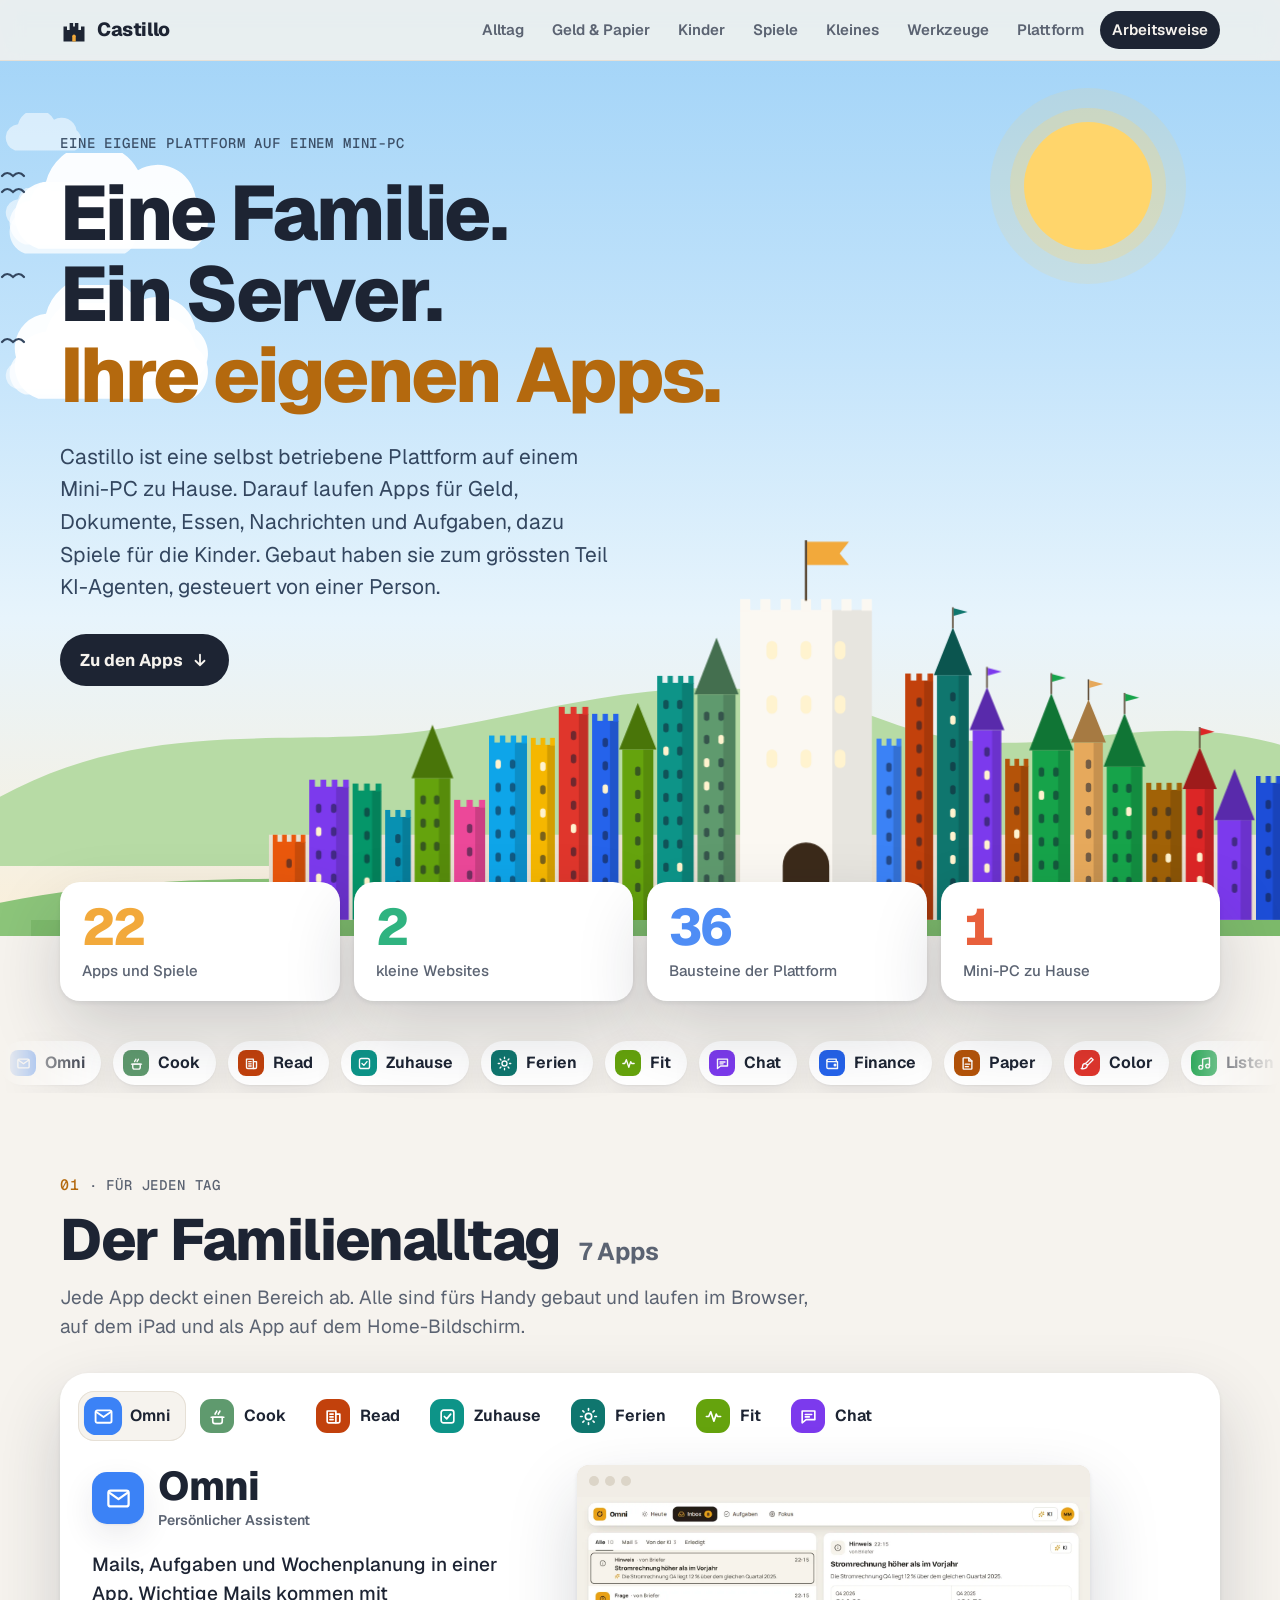
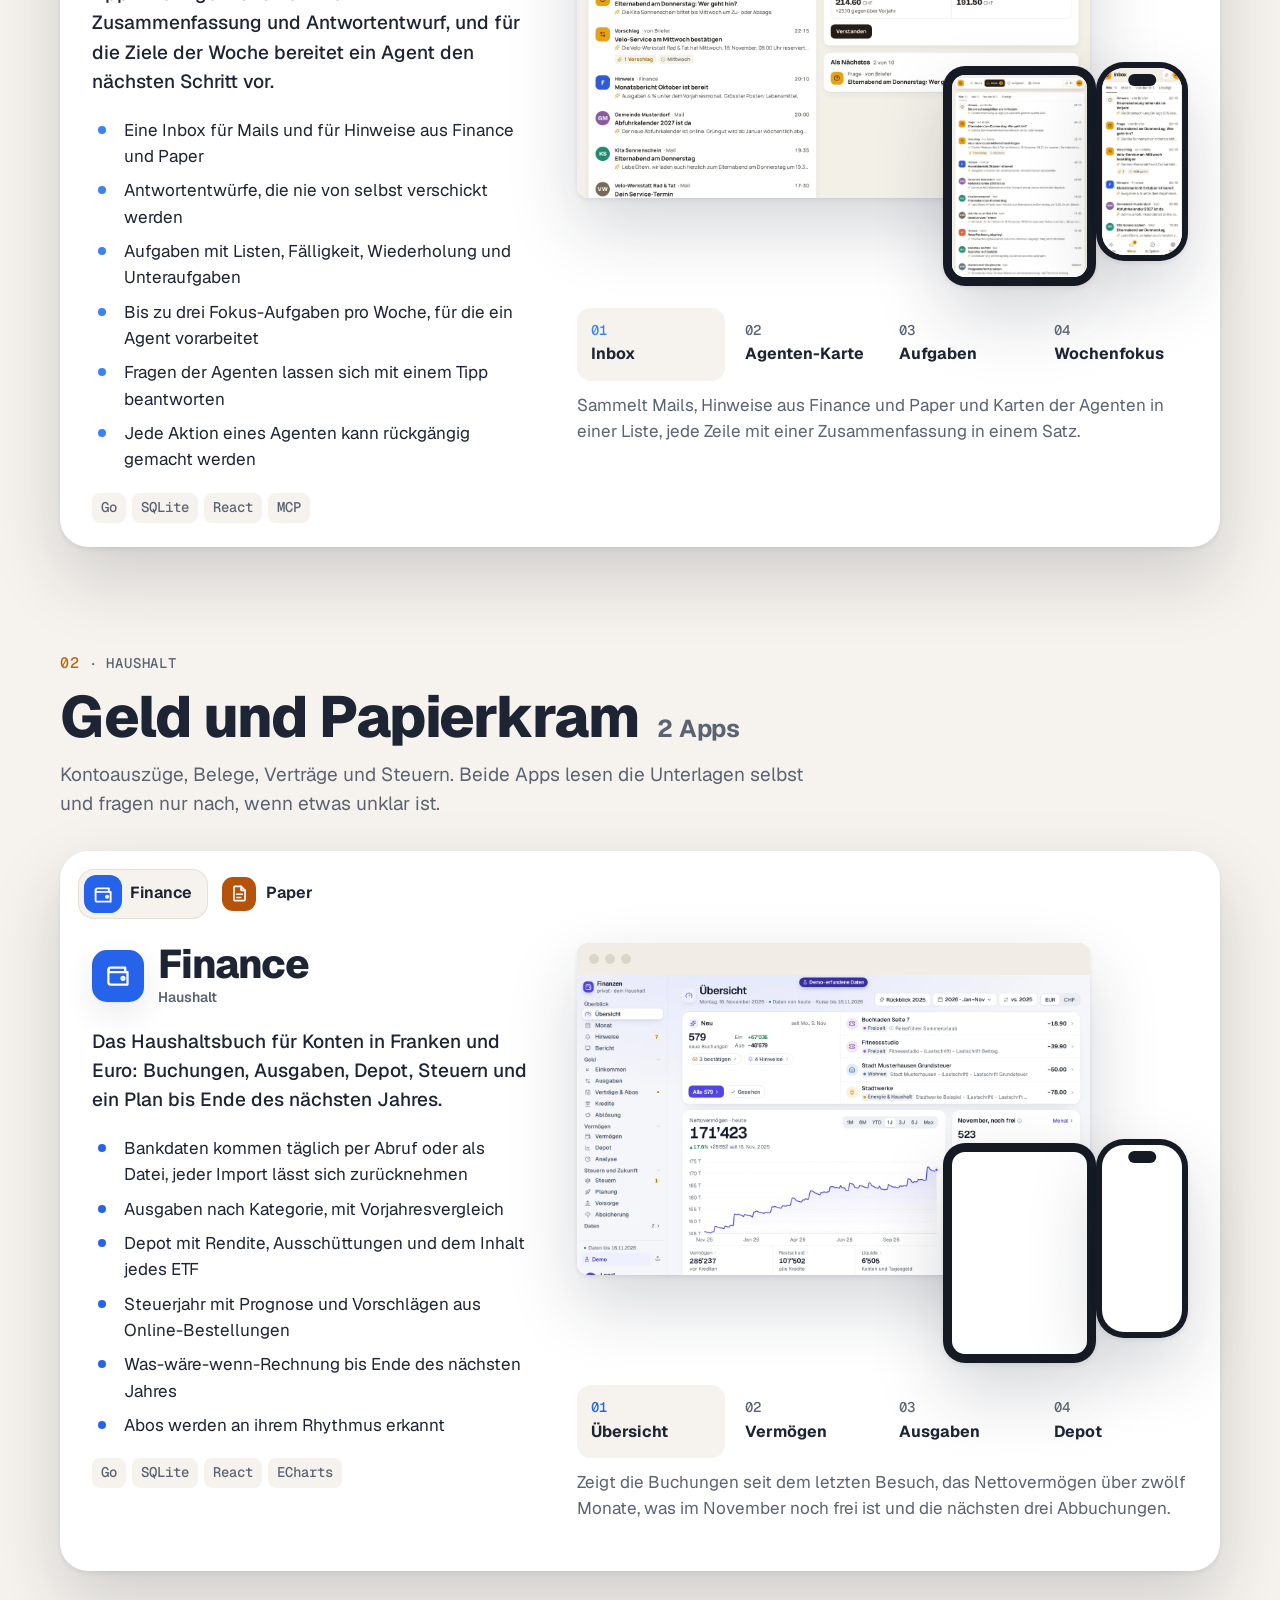
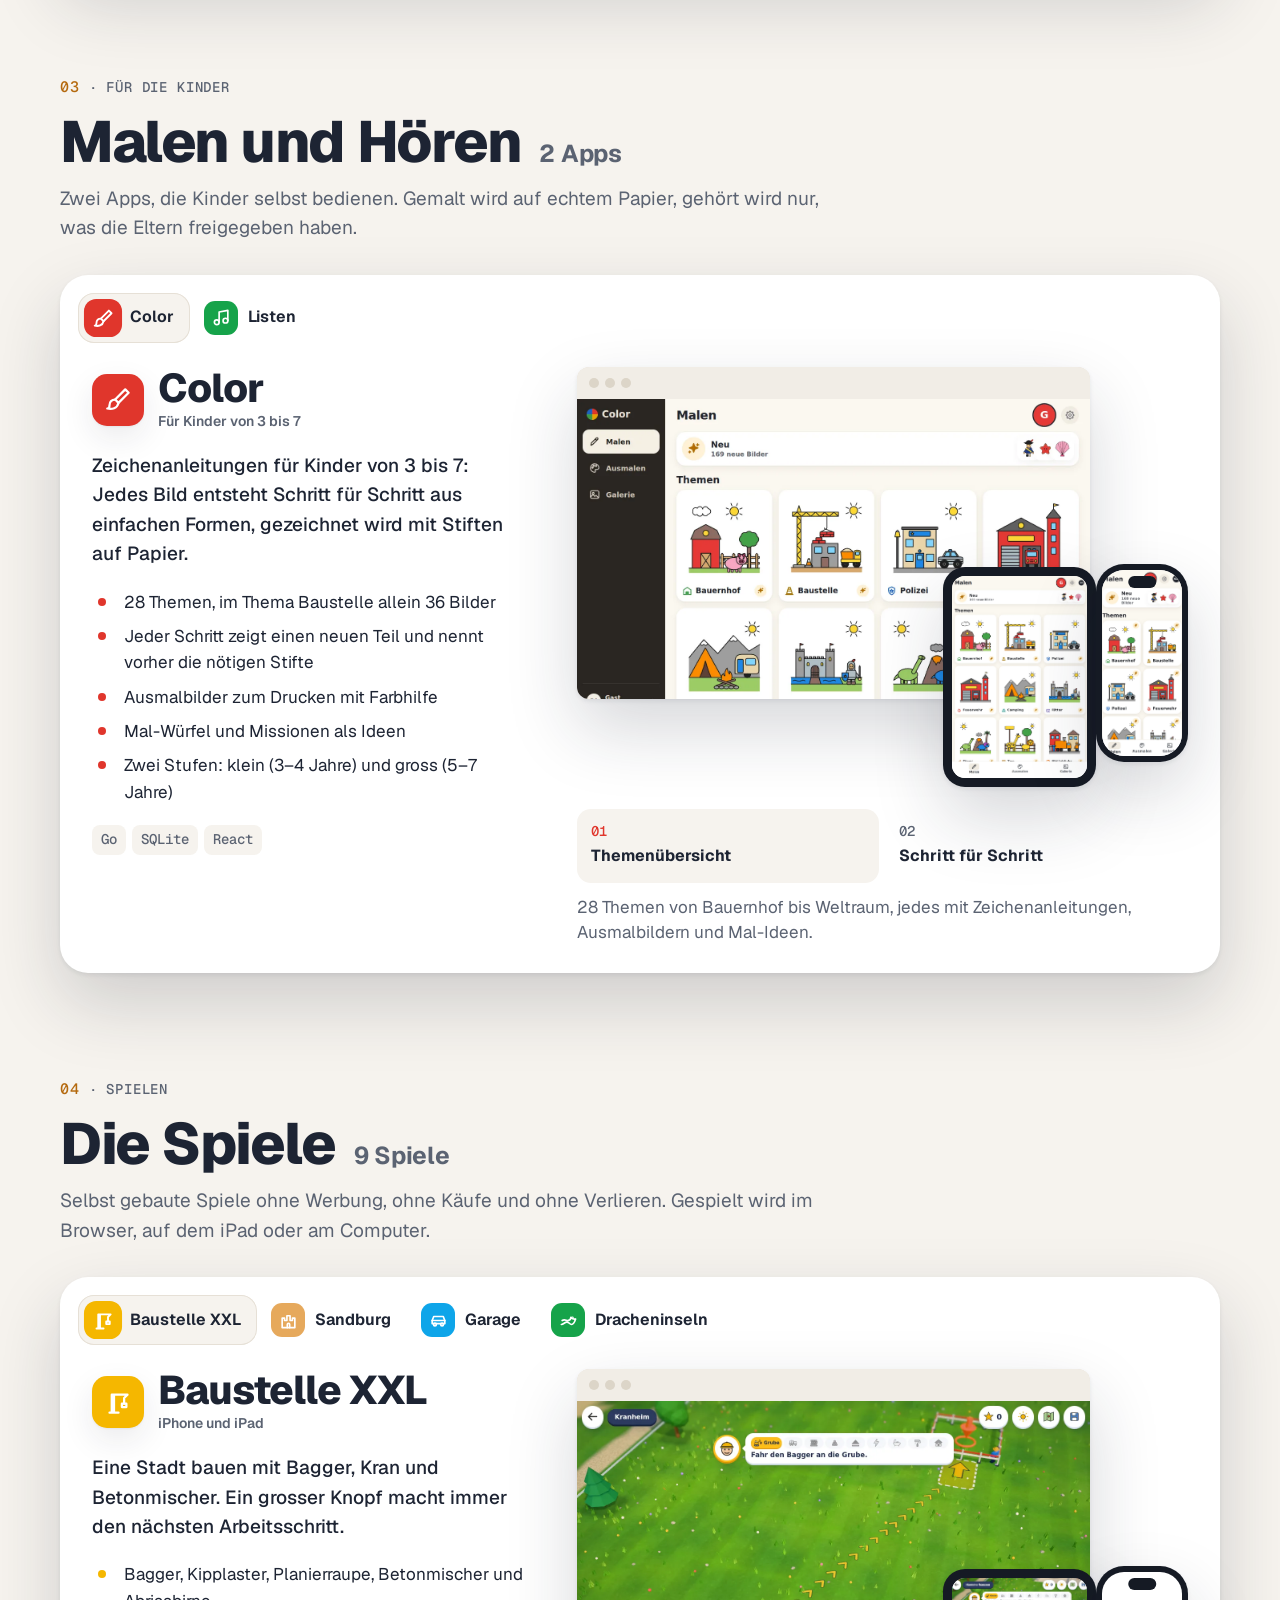
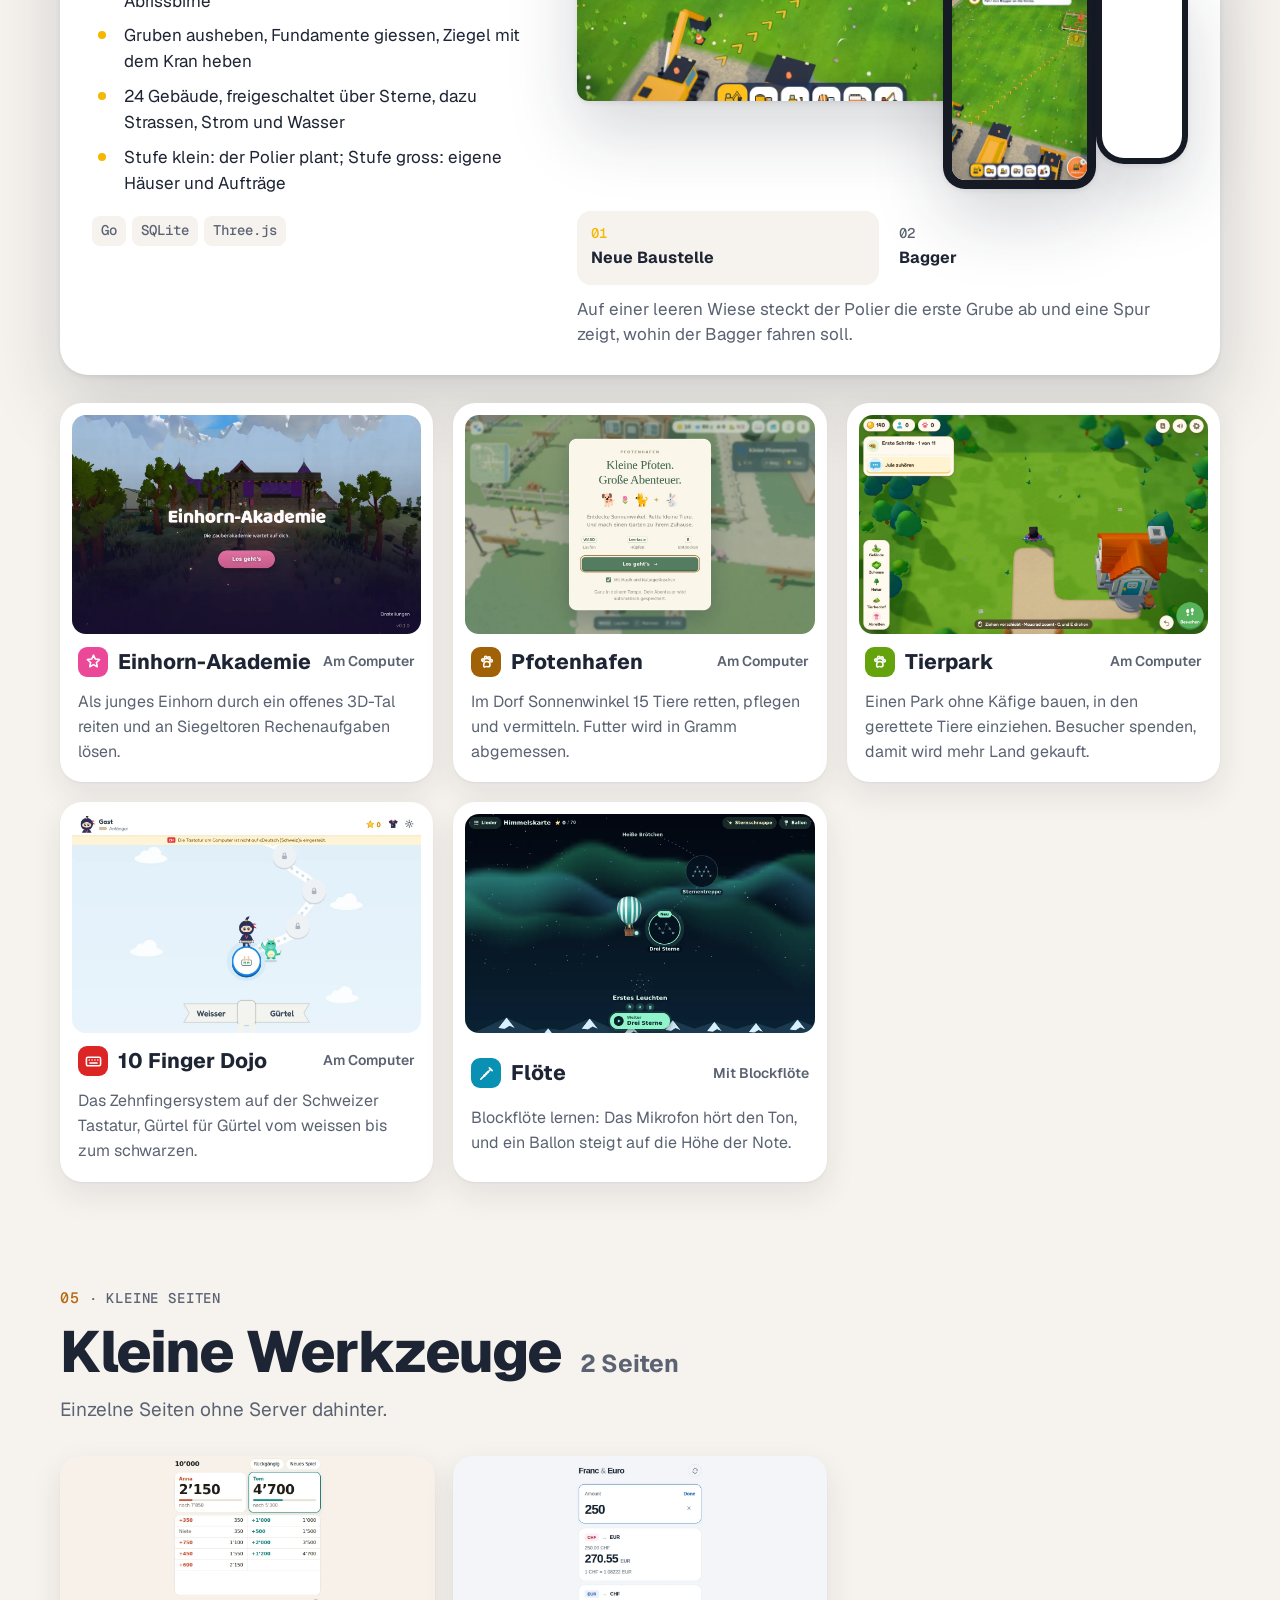
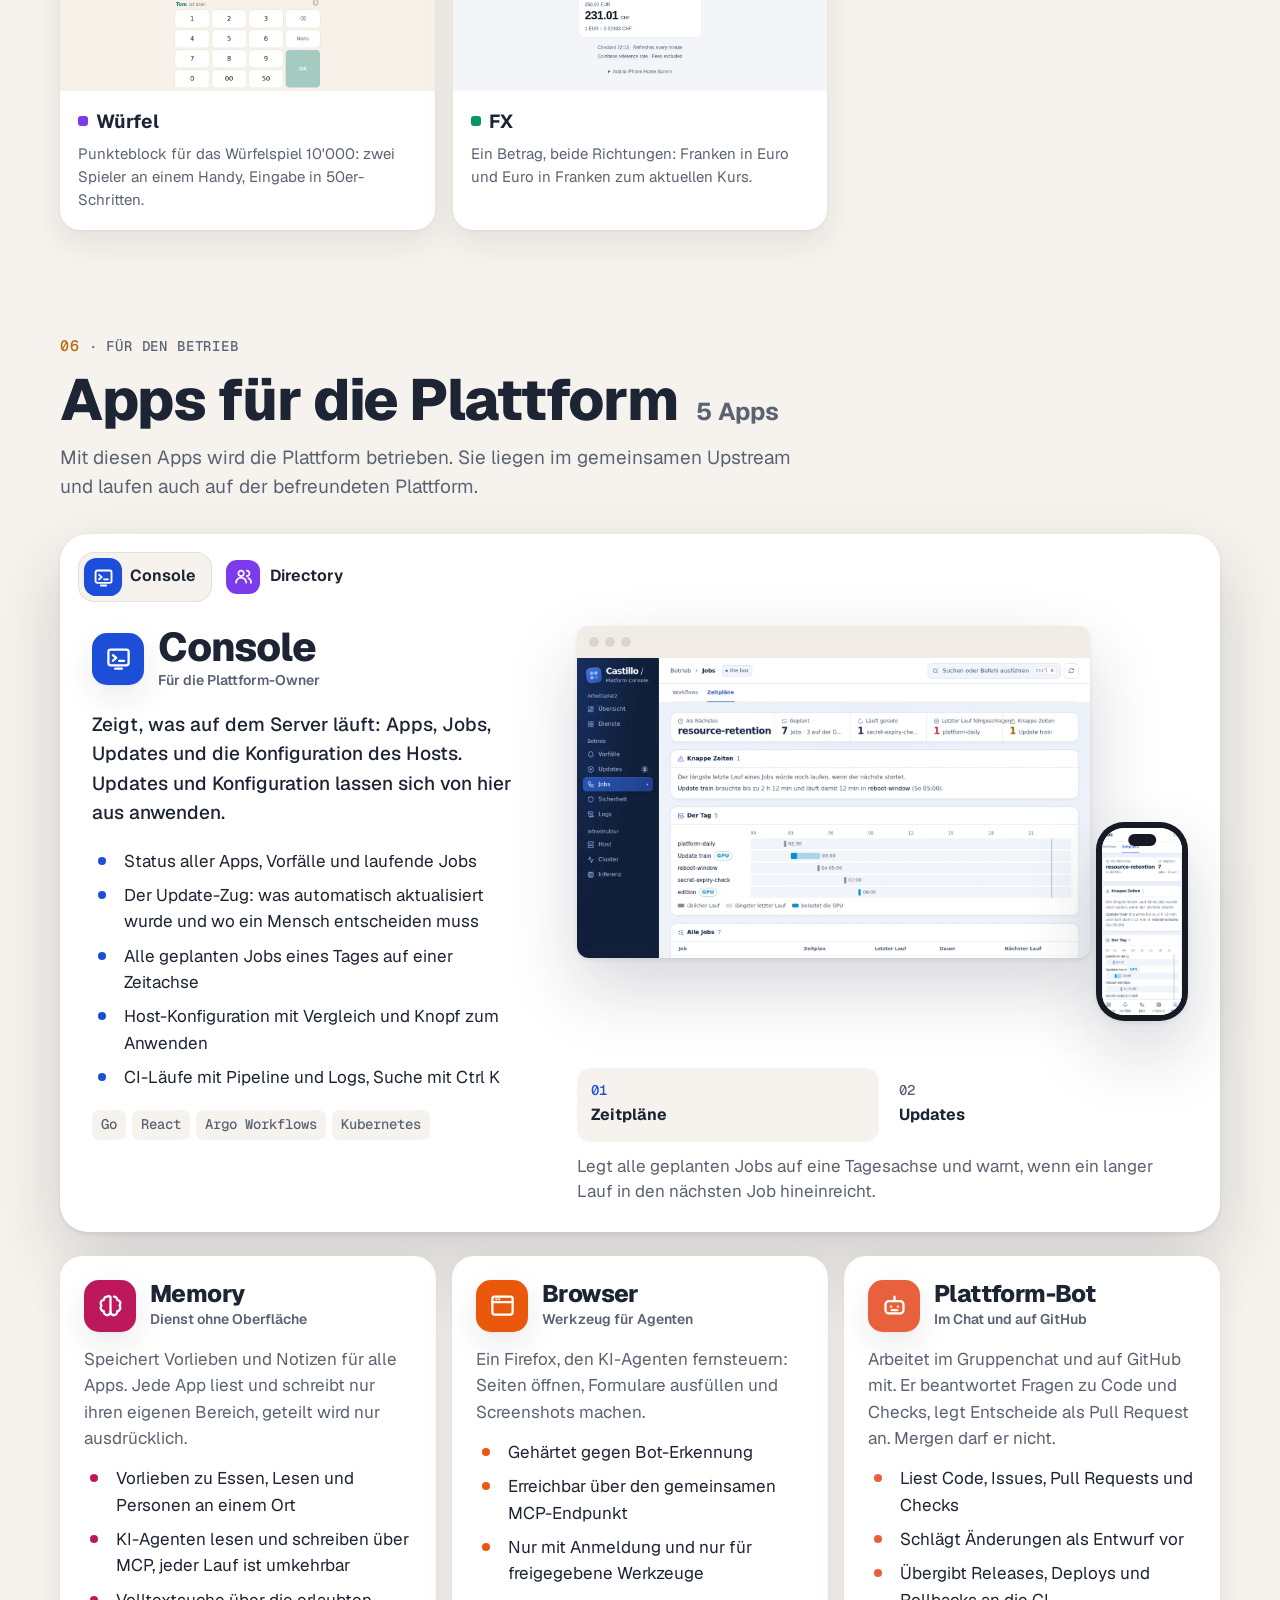
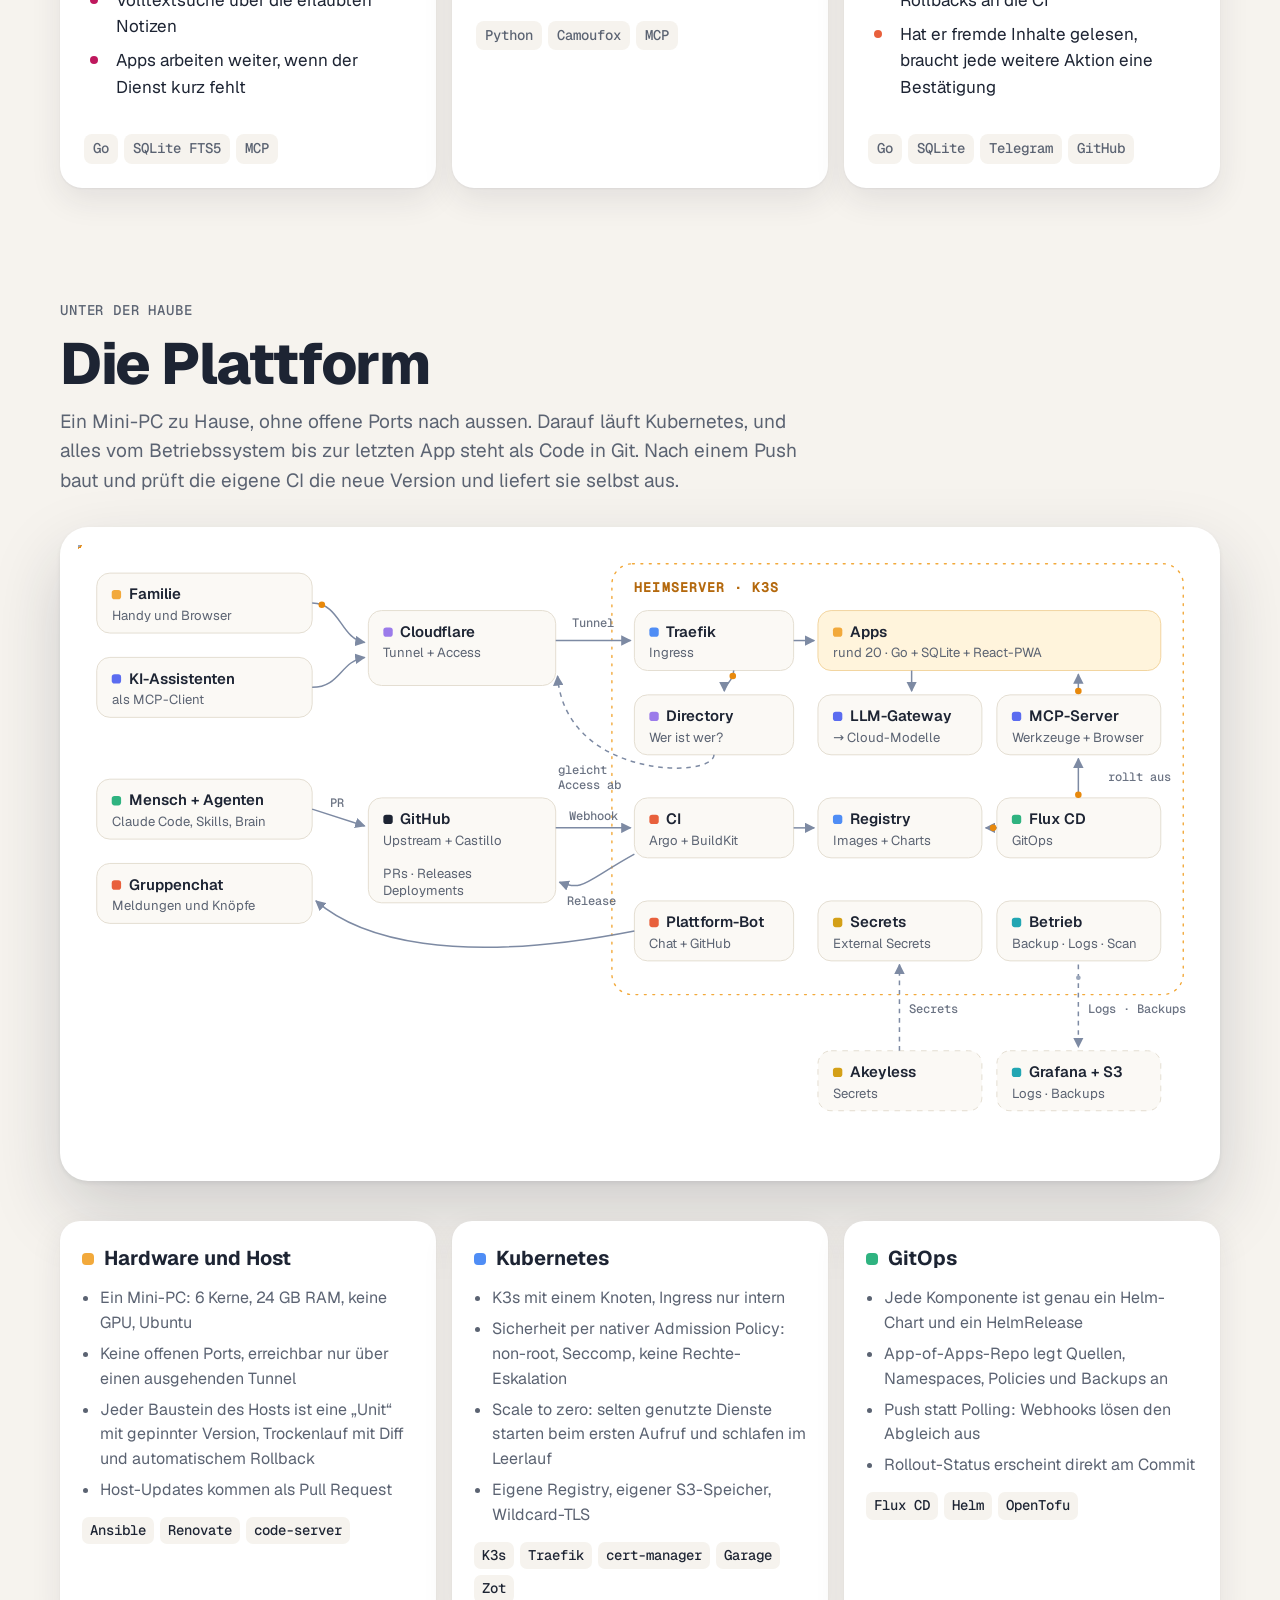
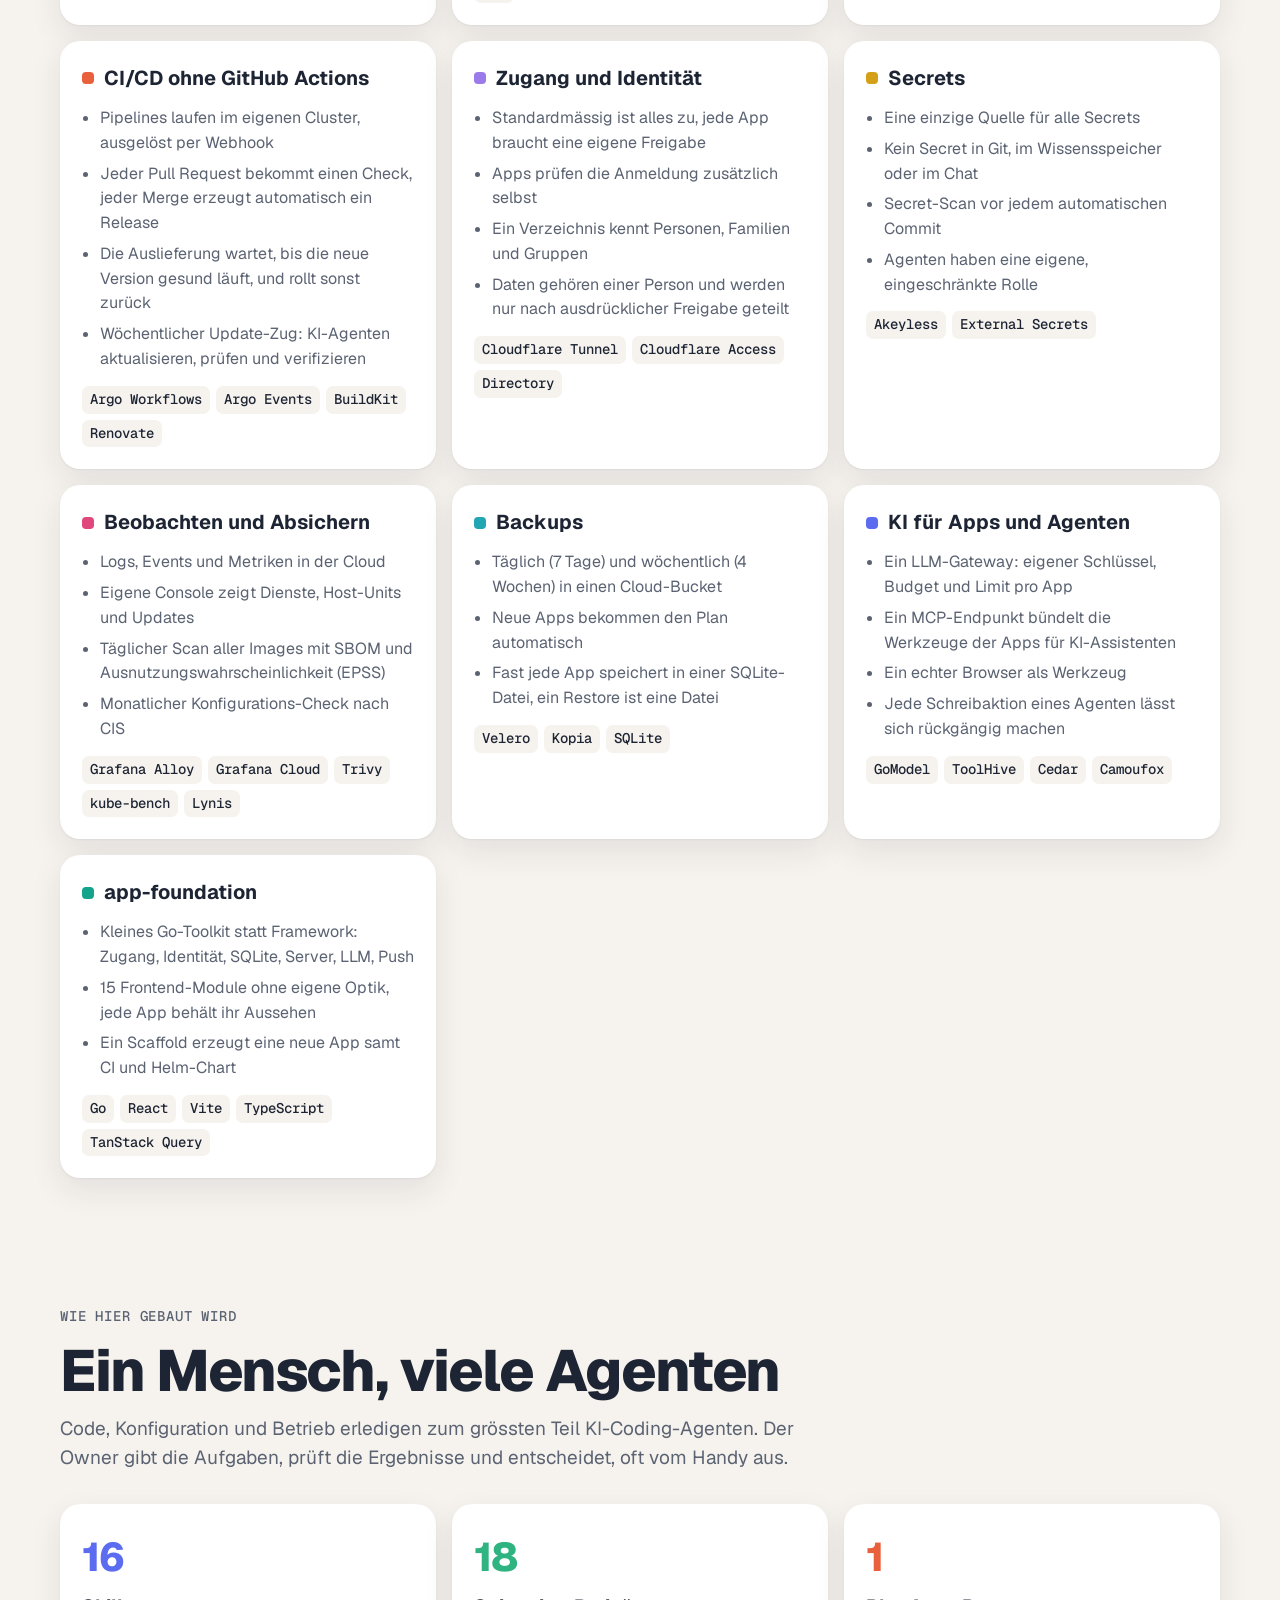
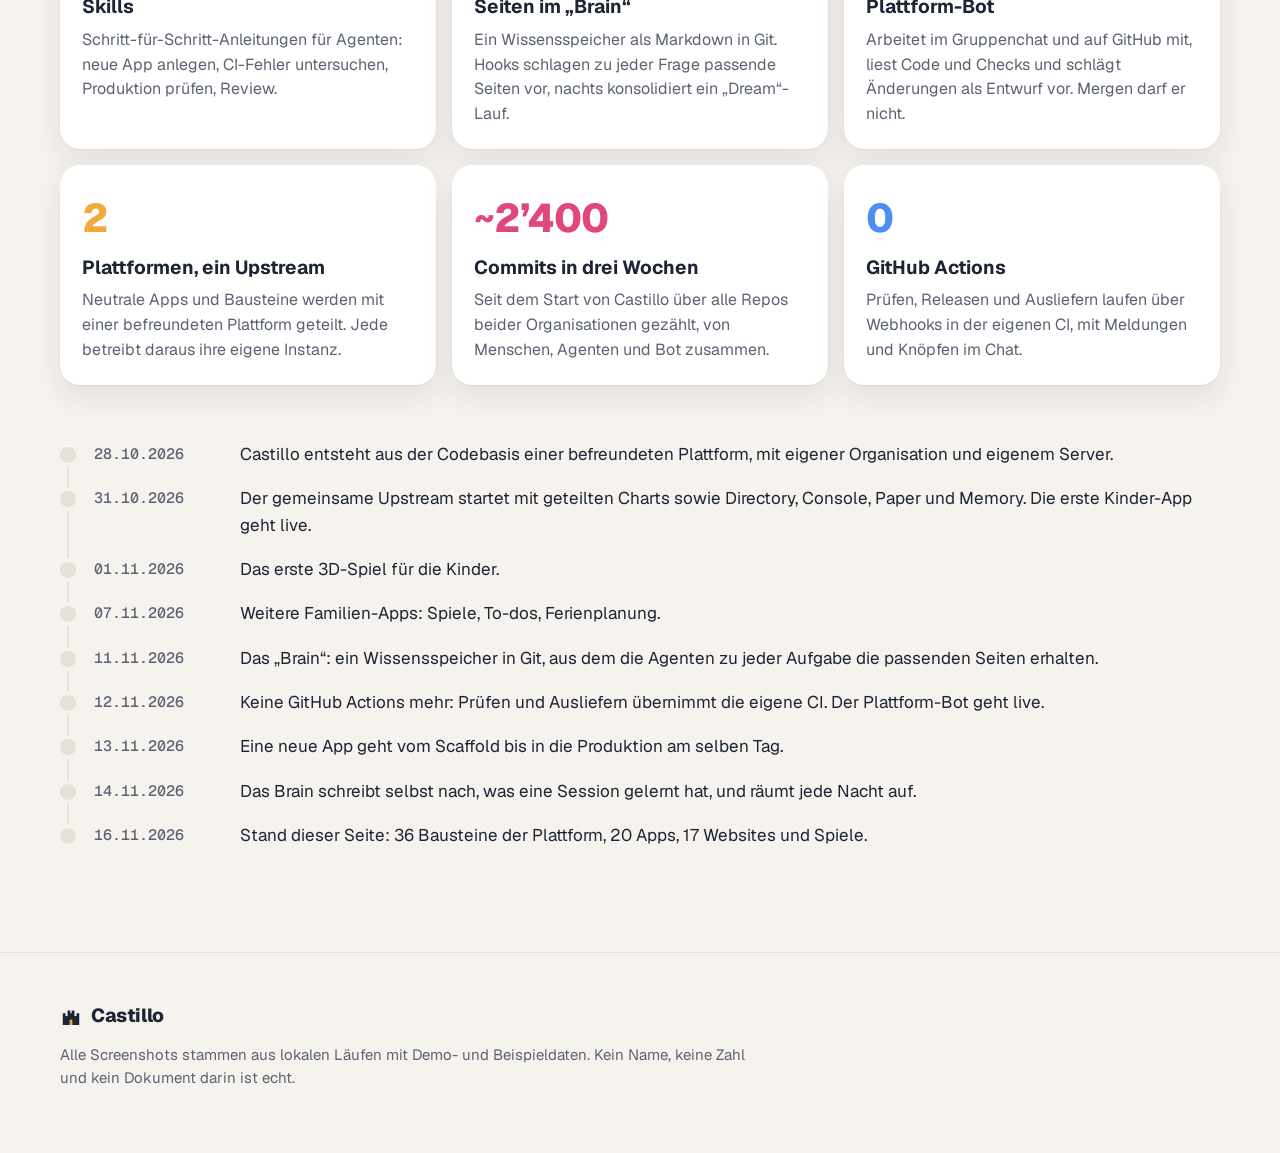
==== commit 3e3f7aa0: "Heller Taghimmel, App-Wechsler pro Gruppe statt endlosem Scrollen, Menü-Knopf auf dem Handy" ====
--- a/index.html
+++ b/index.html
@@ -10,6 +10,7 @@
 <meta property="og:image" content="https://castillo-platform.github.io/castillo-showcase/shots/og.png">
 <meta property="og:type" content="website">
 <meta name="theme-color" content="#f6f3ee">
+<meta name="color-scheme" content="light">
 <link rel="icon" href="data:image/svg+xml,%3Csvg xmlns='http://www.w3.org/2000/svg' viewBox='0 0 32 32'%3E%3Cpath d='M4 29V12h4v4h3v-8h4v4h2V8h4v8h3v-4h4v17z' fill='%231d2433'/%3E%3Cpath d='M14 29v-6a2 2 0 0 1 4 0v6z' fill='%23f2a93b'/%3E%3C/svg%3E">
 <link rel="preload" href="fonts/Geist-latin.woff2" as="font" type="font/woff2" crossorigin>
 <link rel="stylesheet" href="fonts.css">
@@ -22,6 +23,7 @@
       <svg viewBox="0 0 32 32" aria-hidden="true"><path d="M4 29V12h4v4h3v-8h4v4h2V8h4v8h3v-4h4v17z"/><path class="door" d="M14 29v-6a2 2 0 0 1 4 0v6z"/></svg>
       <b>Castillo</b>
     </a>
+    <button class="menu-btn" type="button" aria-expanded="false" aria-controls="nav"><span class="cur" id="menu-cur"></span><svg viewBox="0 0 24 24" aria-hidden="true"><path d="M4 7h16M4 12h16M4 17h16"/></svg>Menü</button>
     <nav class="chips" id="nav" aria-label="Bereiche"></nav>
   </div>
 </header>
@@ -29,8 +31,8 @@
 <main id="top">
   <section class="hero" id="hero">
     <div class="sky" aria-hidden="true">
-      <div class="stars" id="stars"></div>
-      <div class="moon"></div>
+      <div class="sunball"></div>
+      <div class="clouds" id="clouds"></div>
       <svg class="hills far" viewBox="0 0 1600 300" preserveAspectRatio="none"><path d="M0 220 C 200 120 380 170 560 140 S 900 60 1100 130 1400 110 1600 160 V300 H0z"/></svg>
       <svg class="hills near" viewBox="0 0 1600 300" preserveAspectRatio="none"><path d="M0 250 C 260 190 420 230 640 205 S 1080 170 1280 215 1500 200 1600 225 V300 H0z"/></svg>
       <div class="castle" id="castle"></div>
--- a/style.css
+++ b/style.css
@@ -1,27 +1,21 @@
-/* Castillo showcase. A warm, pale page with deep ink; colour lives in each app's icon chip, its
-   tower in the hero castle and the figures, never in containers. Phones are dark-bezel frames,
+/* Castillo showcase. Light only: a warm pale page with deep ink. Colour lives in each app's icon,
+   its tower in the castle and the figures, never in containers. Phones are dark-bezel frames,
    desktops sit in a plain browser frame. Nothing is rotated; stacks are offset. */
 :root {
   --page: #f6f3ee;
   --sheet: #ffffff;
   --ink: #1d2433;
-  --muted: #5f6675;
+  --muted: #5b6372;
   --line: #e6e0d6;
   --sun: #f2a93b;
+  --sun-ink: #b4690e;
   --bezel: #151a24;
   --shadow: 0 1px 2px rgb(29 36 51 / 6%), 0 12px 32px rgb(29 36 51 / 9%);
   --shadow-lg: 0 2px 4px rgb(29 36 51 / 8%), 0 30px 70px rgb(29 36 51 / 18%);
   --sans: "Geist", ui-sans-serif, system-ui, -apple-system, "Segoe UI", sans-serif;
   --mono: "Geist Mono", ui-monospace, "SF Mono", monospace;
+  --ease: cubic-bezier(.2, .8, .2, 1);
   color-scheme: light;
-}
-@media (prefers-color-scheme: dark) {
-  :root {
-    --page: #10141c; --sheet: #181e29; --ink: #eef1f6; --muted: #a2aab8; --line: #262e3c;
-    --bezel: #05070b; --shadow: 0 1px 2px rgb(0 0 0 / 30%), 0 12px 32px rgb(0 0 0 / 35%);
-    --shadow-lg: 0 2px 4px rgb(0 0 0 / 40%), 0 30px 70px rgb(0 0 0 / 55%);
-    color-scheme: dark;
-  }
 }
 * { box-sizing: border-box; }
 html { scroll-behavior: smooth; scroll-padding-top: 76px; }
@@ -33,73 +27,79 @@
 .wrap { max-width: 1200px; margin: 0 auto; padding-inline: max(20px, env(safe-area-inset-left, 0px)) max(20px, env(safe-area-inset-right, 0px)); }
 .kicker { font-family: var(--mono); font-size: 14px; letter-spacing: 0.06em; text-transform: uppercase; color: var(--muted); }
 
-/* Top bar: logo and the section chips; the chips scroll sideways on a phone */
-.top { position: sticky; top: 0; z-index: 20; background: color-mix(in srgb, var(--page) 88%, transparent); backdrop-filter: saturate(1.4) blur(10px); border-bottom: 1px solid var(--line); }
+/* Top bar: logo and the section chips; on a phone a menu button opens the list instead */
+.top { position: sticky; top: 0; z-index: 20; background: color-mix(in srgb, var(--page) 86%, transparent); backdrop-filter: saturate(1.4) blur(10px); border-bottom: 1px solid var(--line); }
 .top-in { display: flex; align-items: center; gap: 18px; height: 60px; }
 .logo { display: inline-flex; align-items: center; gap: 9px; text-decoration: none; flex: none; }
 .logo svg { width: 28px; height: 28px; fill: var(--ink); }
 .logo .door { fill: var(--sun); }
 .logo b { font-size: 19px; font-weight: 800; letter-spacing: -0.02em; }
-.chips { display: flex; gap: 6px; overflow-x: auto; scrollbar-width: none; margin-left: auto; padding-block: 4px; }
-.chips::-webkit-scrollbar { display: none; }
-.chips a { flex: none; text-decoration: none; font-size: 15px; font-weight: 600; color: var(--muted); padding: 7px 13px; border-radius: 999px; transition: background .2s, color .2s; }
+.chips { display: flex; gap: 4px; margin-left: auto; }
+.chips a { flex: none; text-decoration: none; font-size: 15px; font-weight: 600; color: var(--muted); padding: 7px 12px; border-radius: 999px; transition: background .2s, color .2s; }
 .chips a:hover { color: var(--ink); }
 .chips a.on { background: var(--ink); color: var(--page); }
-.top { transition: background .3s, border-color .3s; }
-.top.dark { background: rgb(10 15 28 / 55%); border-bottom-color: transparent; }
-.top.dark .logo svg { fill: #f4f1ea; }
-.top.dark .logo b, .top.dark .chips a { color: #dfe4ee; }
-.top.dark .chips a.on { background: #f4f1ea; color: #0d1220; }
-
-/* Hero: a night sky over a castle whose towers are the apps. Stars twinkle, windows light up one
-   by one, the towers rise from the ground on load and the layers drift apart on scroll. */
-.hero { --night: #0d1220; position: relative; min-height: max(720px, 100svh); margin-top: -61px; padding-top: 61px; background:
-  linear-gradient(180deg, #0a0f1c 0%, #121a2e 48%, #1c2540 74%, #2a2f4a 100%); color: #f4f1ea; overflow: hidden; isolation: isolate; }
+.menu-btn { display: none; margin-left: auto; align-items: center; gap: 8px; font: inherit; font-weight: 650; font-size: 15px; color: var(--ink); background: var(--sheet); border: 0; box-shadow: inset 0 0 0 1px var(--line); border-radius: 999px; padding: 8px 14px; cursor: pointer; }
+.menu-btn svg { width: 18px; height: 18px; fill: none; stroke: currentColor; stroke-width: 2.2; stroke-linecap: round; }
+.menu-btn .cur { color: var(--muted); font-weight: 600; }
+@media (max-width: 1060px) {
+  .chips { display: none; position: absolute; top: 60px; left: 0; right: 0; flex-direction: column; gap: 2px; padding: 10px max(20px, env(safe-area-inset-left, 0px)) 16px; background: var(--page); border-bottom: 1px solid var(--line); box-shadow: 0 20px 40px rgb(29 36 51 / 12%); }
+  .top.open .chips { display: flex; }
+  .chips a { font-size: 17px; padding: 12px 14px; border-radius: 12px; }
+  .menu-btn { display: inline-flex; }
+}
+
+/* Hero: a day sky over a castle whose towers are the apps. Clouds drift in layers, birds cross,
+   flags wave, the towers rise from the ground on load and the layers part on scroll. */
+.hero { position: relative; min-height: max(700px, 100svh); margin-top: -61px; padding-top: 61px; overflow: hidden; isolation: isolate;
+  background: linear-gradient(180deg, #9fd2f7 0%, #c4e4fb 38%, #e7f4fc 66%, #fbefd9 100%); }
 .sky { position: absolute; inset: 0; z-index: -1; pointer-events: none; }
 .sky .castle { pointer-events: auto; }
-.stars { position: absolute; inset: 0 0 30% 0; }
-.stars i { position: absolute; width: var(--s); height: var(--s); border-radius: 50%; background: #fff; opacity: .2; animation: twinkle var(--t) ease-in-out infinite; animation-delay: var(--d); }
-@keyframes twinkle { 50% { opacity: .95; } }
-.stars b { position: absolute; width: 110px; height: 1.5px; background: linear-gradient(90deg, transparent, #fff); opacity: 0; border-radius: 2px; animation: shoot 9s ease-in infinite; animation-delay: var(--d); }
-@keyframes shoot { 0%, 92% { opacity: 0; transform: translate(0, 0); } 94% { opacity: 1; } 100% { opacity: 0; transform: translate(260px, 70px); } }
-.moon { position: absolute; right: 9%; top: 16%; width: clamp(70px, 9vw, 130px); aspect-ratio: 1; border-radius: 50%; background: #f6d690;
-  background-image: radial-gradient(circle at 34% 40%, #e9c374 0 9%, transparent 10%), radial-gradient(circle at 62% 66%, #e9c374 0 6%, transparent 7%), radial-gradient(circle at 70% 30%, #edca80 0 4%, transparent 5%); }
+.sunball { position: absolute; right: 10%; top: 13%; width: clamp(80px, 10vw, 150px); aspect-ratio: 1; border-radius: 50%; background: #ffd56b; box-shadow: 0 0 0 14px rgb(255 213 107 / 28%), 0 0 0 34px rgb(255 213 107 / 14%); animation: breathe 6s ease-in-out infinite; }
+@keyframes breathe { 50% { box-shadow: 0 0 0 20px rgb(255 213 107 / 24%), 0 0 0 46px rgb(255 213 107 / 10%); } }
+.clouds { position: absolute; inset: 0; }
+.cloud { position: absolute; left: 0; top: var(--y); width: var(--w); fill: #fff; opacity: var(--o); animation: drift var(--t) linear infinite; animation-delay: var(--d); }
+@keyframes drift { from { transform: translateX(-30vw); } to { transform: translateX(115vw); } }
+.bird { position: absolute; left: 0; top: var(--y); width: 26px; stroke: #33465f; stroke-width: 2.2; fill: none; stroke-linecap: round; animation: fly var(--t) linear infinite; animation-delay: var(--d); }
+.bird path { transform-origin: 50% 70%; animation: flap .5s ease-in-out infinite alternate; }
+@keyframes fly { from { transform: translate(-10vw, 0); } 50% { transform: translate(50vw, -40px); } to { transform: translate(112vw, 10px); } }
+@keyframes flap { to { transform: scaleY(.35); } }
 .hills { position: absolute; left: 0; width: 100%; }
-.hills.far { bottom: 70px; height: 260px; fill: #1a2238; }
-.hills.near { bottom: 0; height: 200px; fill: #10172a; }
+.hills.far { bottom: 70px; height: 260px; fill: #b7dba5; }
+.hills.near { bottom: 0; height: 200px; fill: #8cc57a; }
 .castle { position: absolute; left: 63%; bottom: 0; width: min(1240px, 115vw); translate: -50% 0; }
 .castle svg { display: block; width: 100%; height: auto; overflow: visible; }
 .castle .tw { transform-box: fill-box; transform-origin: 50% 100%; transform: scaleY(0); animation: rise 1.1s cubic-bezier(.2, .9, .25, 1.12) forwards; animation-delay: var(--d); cursor: pointer; }
 .castle .tw .body { fill: var(--c); transition: filter .25s; }
-.castle .tw .shade { fill: #000; opacity: .18; }
+.castle .tw .shade { fill: #000; opacity: .14; }
 .castle .tw .roof { fill: color-mix(in srgb, var(--c) 72%, #000); }
-.castle .tw:hover .body, .castle .tw:focus-visible .body { filter: brightness(1.18); }
-.castle .win { fill: #1a1f30; }
-.castle .win.lit { animation: lightup .6s ease forwards, flicker 7s ease-in-out infinite; animation-delay: var(--w), calc(var(--w) + 2s); }
-@keyframes lightup { to { fill: #ffd27a; } }
-@keyframes flicker { 0%, 100% { fill: #ffd27a; } 50% { fill: #ffc355; } 52% { fill: #ffe3a6; } }
-.castle .keep .body { fill: #f4f1ea; }
-.castle .keep .roof { fill: #d9d2c4; }
-.castle .gate { fill: #0d1220; }
+.castle .tw:hover .body { filter: brightness(1.12); }
+.castle .win { fill: rgb(20 30 50 / 55%); }
+.castle .win.lit { fill: #fff3cf; }
+.castle .keep .body { fill: #fbf8f2; }
+.castle .keep .roof { fill: #e6dfd1; }
+.castle .keep .shade { opacity: .08; }
+.castle .gate { fill: #3b2a1a; }
 .castle .flag { fill: var(--sun); transform-box: fill-box; transform-origin: 0 50%; animation: wave 1.6s ease-in-out infinite alternate; }
-@keyframes wave { to { transform: scaleX(.78); } }
-.castle .ground { fill: #0b1020; }
+.castle .pennant { fill: var(--c); transform-box: fill-box; transform-origin: 0 50%; animation: wave 1.3s ease-in-out infinite alternate; animation-delay: var(--d); }
+@keyframes wave { to { transform: scaleX(.72); } }
+.castle .ground { fill: #7dba6b; }
+.castle .wall { fill: #e9e1d2; }
 @keyframes rise { to { transform: scaleY(1); } }
-.tip { position: fixed; z-index: 30; pointer-events: none; background: #f4f1ea; color: #0d1220; font-weight: 700; font-size: 15px; padding: 6px 11px; border-radius: 10px; opacity: 0; translate: -50% -130%; transition: opacity .15s; white-space: nowrap; }
+.tip { position: fixed; z-index: 30; pointer-events: none; background: var(--ink); color: var(--page); font-weight: 700; font-size: 15px; padding: 6px 11px; border-radius: 10px; opacity: 0; translate: -50% -130%; transition: opacity .15s; white-space: nowrap; }
 .tip i { display: inline-block; width: 10px; height: 10px; border-radius: 3px; margin-right: 7px; background: var(--c); }
 .tip.on { opacity: 1; }
 
 .hero-text { position: relative; padding-top: clamp(40px, 8vh, 100px); padding-bottom: 250px; }
-.hero .kicker { color: #aab3c9; }
-.hero h1 { font-size: clamp(46px, 6vw, 92px); font-weight: 800; margin-top: 18px; letter-spacing: -0.035em; }
-.hero h1 .line { display: block; opacity: 0; translate: 0 .35em; animation: up .9s cubic-bezier(.2, .8, .2, 1) forwards; }
+.hero .kicker { color: #3c5068; }
+.hero h1 { font-size: clamp(46px, 6vw, 92px); font-weight: 800; margin-top: 18px; letter-spacing: -0.035em; color: var(--ink); }
+.hero h1 .line { display: block; opacity: 0; translate: 0 .35em; animation: up .9s var(--ease) forwards; }
 .hero h1 .line:nth-child(2) { animation-delay: .12s; }
 .hero h1 .line:nth-child(3) { animation-delay: .24s; }
-.hero h1 .sun { color: var(--sun); }
+.hero h1 .sun { color: var(--sun-ink); }
 @keyframes up { to { opacity: 1; translate: 0 0; } }
-.hero .lead { color: #c3cadb; font-size: clamp(18px, 1.7vw, 21px); max-width: 40ch; margin-top: 24px; opacity: 0; animation: up .9s .4s cubic-bezier(.2, .8, .2, 1) forwards; }
-.cta { display: inline-flex; align-items: center; gap: 8px; margin-top: 30px; padding: 13px 20px; border-radius: 999px; background: var(--sun); color: #1b1408; font-weight: 700; text-decoration: none; opacity: 0; animation: up .9s .55s cubic-bezier(.2, .8, .2, 1) forwards; transition: background .2s, translate .2s; }
-.cta:hover { background: #ffbe5c; translate: 0 -2px; }
+.hero .lead { color: #33465f; font-size: clamp(18px, 1.7vw, 21px); max-width: 40ch; margin-top: 24px; opacity: 0; animation: up .9s .4s var(--ease) forwards; }
+.cta { display: inline-flex; align-items: center; gap: 8px; margin-top: 30px; padding: 13px 20px; border-radius: 999px; background: var(--ink); color: var(--page); font-weight: 700; text-decoration: none; opacity: 0; animation: up .9s .55s var(--ease) forwards; transition: translate .2s, box-shadow .2s; }
+.cta:hover { translate: 0 -2px; box-shadow: var(--shadow-lg); }
 .cta svg { width: 18px; height: 18px; fill: none; stroke: currentColor; stroke-width: 2.4; stroke-linecap: round; }
 
 .stats-wrap { position: relative; z-index: 2; margin-top: -54px; }
@@ -110,59 +110,141 @@
 
 /* The marquee of every app, endless */
 .marquee { overflow: hidden; padding-block: 40px 8px; mask-image: linear-gradient(90deg, transparent, #000 8%, #000 92%, transparent); }
-.track { display: flex; gap: 12px; width: max-content; animation: slide 60s linear infinite; }
+.track { display: flex; gap: 12px; width: max-content; animation: slide 70s linear infinite; }
 .marquee:hover .track { animation-play-state: paused; }
 .track a { display: inline-flex; align-items: center; gap: 9px; padding: 9px 16px 9px 10px; border-radius: 999px; background: var(--sheet); box-shadow: var(--shadow); text-decoration: none; font-weight: 650; font-size: 16px; white-space: nowrap; }
 .track a i { width: 26px; height: 26px; border-radius: 8px; background: var(--c); display: grid; place-items: center; color: #fff; }
 .track a i svg { width: 15px; height: 15px; fill: none; stroke: currentColor; stroke-width: 2.2; stroke-linecap: round; stroke-linejoin: round; }
 @keyframes slide { to { transform: translateX(-50%); } }
 
-/* Groups and apps */
-.group { padding-block: 72px 24px; }
-.section-head { display: grid; gap: 12px; margin-bottom: 40px; max-width: 760px; }
-.section-head h2 { font-size: clamp(36px, 4.6vw, 58px); font-weight: 800; }
+/* Groups */
+.group { padding-block: 80px 24px; }
+.section-head { display: grid; gap: 12px; margin-bottom: 32px; max-width: 760px; }
+.section-head h2 { font-size: clamp(36px, 4.6vw, 58px); font-weight: 800; display: flex; align-items: baseline; gap: 18px; flex-wrap: wrap; }
+.section-head h2 .count { font-size: .42em; font-weight: 700; color: var(--muted); letter-spacing: -0.01em; white-space: nowrap; }
+.section-head .num { font-family: var(--mono); font-size: 15px; color: var(--sun-ink); font-weight: 500; }
 .sub { font-size: 19px; color: var(--muted); }
 
-.app { display: grid; grid-template-columns: minmax(0, 0.85fr) minmax(0, 1.15fr); gap: 56px; align-items: center; padding-block: 48px; border-top: 1px solid var(--line); }
+/* Explorer: one stage per group; the app tabs switch what it shows */
+.explorer { background: var(--sheet); border-radius: 28px; box-shadow: var(--shadow-lg); padding: 14px; }
+.picker { display: flex; gap: 6px; overflow-x: auto; scrollbar-width: none; padding: 4px; }
+.picker::-webkit-scrollbar { display: none; }
+.picker button { flex: none; display: inline-flex; align-items: center; gap: 10px; font: inherit; font-weight: 650; font-size: 16px; color: var(--ink); background: transparent; border: 0; border-radius: 16px; padding: 8px 16px 8px 8px; cursor: pointer; transition: background .25s, box-shadow .25s; }
+.picker button i { width: 34px; height: 34px; border-radius: 11px; background: var(--c); display: grid; place-items: center; color: #fff; transition: transform .4s cubic-bezier(.3, 1.6, .5, 1); }
+.picker button i svg { width: 19px; height: 19px; fill: none; stroke: currentColor; stroke-width: 2.1; stroke-linecap: round; stroke-linejoin: round; }
+.picker button:hover { background: var(--page); }
+.picker button.on { background: var(--page); box-shadow: inset 0 0 0 1px var(--line); }
+.picker button.on i { transform: scale(1.12); }
+.panels { display: grid; padding: 20px 18px 10px; }
+.app { grid-area: 1 / 1; display: grid; grid-template-columns: minmax(0, 5fr) minmax(0, 7fr); gap: 48px; align-items: start; visibility: hidden; opacity: 0; transition: opacity .45s ease, visibility 0s .45s; }
+.app.on { visibility: visible; opacity: 1; transition: opacity .55s ease; z-index: 1; }
 .app-head { display: flex; align-items: center; gap: 14px; }
 .icon { flex: none; width: 52px; height: 52px; border-radius: 15px; background: var(--c); display: grid; place-items: center; color: #fff; box-shadow: var(--shadow); }
 .icon svg { width: 27px; height: 27px; fill: none; stroke: currentColor; stroke-width: 2; stroke-linecap: round; stroke-linejoin: round; }
 .app h3 { font-size: clamp(30px, 3.2vw, 40px); font-weight: 800; }
-.app .who { font-size: 14px; color: var(--muted); font-weight: 600; margin-top: 2px; }
-.pitch { font-size: 20px; margin-top: 18px; font-weight: 500; max-width: 40ch; }
-.feats { list-style: none; padding: 0; margin: 22px 0 0; display: grid; gap: 9px; }
+.who { font-size: 14px; color: var(--muted); font-weight: 600; margin-top: 2px; }
+.pitch { font-size: 19px; margin-top: 18px; font-weight: 500; max-width: 42ch; }
+.feats { list-style: none; padding: 0; margin: 20px 0 0; display: grid; gap: 8px; }
 .feats li { display: grid; grid-template-columns: 22px 1fr; gap: 10px; align-items: start; }
 .feats li::before { content: ""; width: 8px; height: 8px; margin: 9px 0 0 6px; border-radius: 50%; background: var(--c); }
-.tags { display: flex; flex-wrap: wrap; gap: 6px; margin-top: 22px; }
-.tags span { font-family: var(--mono); font-size: 14px; padding: 4px 9px; border-radius: 8px; background: var(--sheet); box-shadow: inset 0 0 0 1px var(--line); color: var(--muted); }
-
-/* Small items (sites and games without much to say): a grid of tiles */
-.tiles { display: grid; grid-template-columns: repeat(auto-fill, minmax(min(250px, 100%), 1fr)); gap: 18px; margin-top: 40px; }
+.tags { display: flex; flex-wrap: wrap; gap: 6px; margin-top: 20px; }
+.tags span { font-family: var(--mono); font-size: 14px; padding: 4px 9px; border-radius: 8px; background: var(--page); color: var(--muted); }
+/* the text and devices of the shown app enter one after the other */
+.app .app-text > * { opacity: 0; translate: 0 12px; }
+.app .feats li { opacity: 0; translate: 0 8px; }
+.app.on .app-text > *, .app.on .feats li { opacity: 1; translate: 0 0; transition: opacity .5s, translate .6s var(--ease); }
+.app.on .app-text > :nth-child(2) { transition-delay: .06s; }
+.app.on .app-text > :nth-child(3) { transition-delay: .12s; }
+.app.on .app-text > :nth-child(4) { transition-delay: .3s; }
+.app.on .feats li { transition-delay: calc(var(--k) * 50ms + 150ms); }
+.app .dev { opacity: 0; translate: 0 36px; }
+.app.on .dev { opacity: 1; translate: 0 0; transition: opacity .7s, translate .9s var(--ease), transform .5s var(--ease); }
+.app.on .dev.tab { transition-delay: .1s; }
+.app.on .dev.ph { transition-delay: .2s; }
+
+/* Device trio: browser large, tablet and phone at its lower right. Fixed aspect ratio, so
+   switching views or apps never moves anything. */
+.stage-wrap { display: grid; min-width: 0; }
+.trio { position: relative; aspect-ratio: 16 / 11; }
+.dev { position: absolute; box-shadow: var(--shadow-lg); overflow: hidden; background: var(--bezel); }
+.dev:hover { transform: translateY(-6px); }
+.dev .screen { position: relative; width: 100%; height: 100%; overflow: hidden; background: var(--sheet); }
+.dev .screen img { position: absolute; inset: 0; width: 100%; height: 100%; object-fit: cover; object-position: top; opacity: 0; transform: scale(1.02); transition: opacity .7s ease, transform 1.2s var(--ease); cursor: zoom-in; }
+.dev .screen img.on { opacity: 1; transform: none; z-index: 1; }
+.dev.desk { left: 0; top: 0; width: 84%; aspect-ratio: 1440 / 932; border-radius: 12px; background: var(--sheet); box-shadow: var(--shadow-lg), inset 0 0 0 1px var(--line); }
+.dev.desk .bar { height: 32px; display: flex; align-items: center; gap: 6px; padding-inline: 12px; background: #f1ede6; }
+.dev.desk .bar i { width: 10px; height: 10px; border-radius: 50%; background: #dcd5c8; }
+.dev.desk .screen { height: calc(100% - 32px); }
+.dev.tab { right: 15%; bottom: 0; width: 25%; aspect-ratio: 820 / 1180; border-radius: 22px; padding: 9px; }
+.dev.tab .screen { border-radius: 13px; }
+.dev.ph { right: 0; bottom: 6%; width: 15%; aspect-ratio: 390 / 844; border-radius: 28px; padding: 6px; }
+.dev.ph .screen { border-radius: 22px; }
+.dev.ph::before { content: ""; position: absolute; top: 12px; left: 50%; translate: -50% 0; width: 30%; height: 12px; border-radius: 99px; background: var(--bezel); z-index: 3; }
+
+/* View tabs with a progress line that runs while the views play on their own */
+.views { display: grid; grid-auto-flow: column; grid-auto-columns: minmax(0, 1fr); gap: 6px; margin-top: 22px; }
+.views button { position: relative; text-align: left; font: inherit; color: inherit; background: transparent; border: 0; border-radius: 14px; padding: 12px 14px 16px; cursor: pointer; display: grid; gap: 3px; align-content: start; transition: background .25s; overflow: hidden; }
+.views button:hover { background: var(--page); }
+.views button.on { background: var(--page); }
+.views .n { font-family: var(--mono); font-size: 14px; color: var(--muted); }
+.views button.on .n { color: var(--c); }
+.views b { font-size: 16px; line-height: 1.3; }
+.views .bar { position: absolute; left: 14px; right: 14px; bottom: 7px; height: 3px; border-radius: 3px; background: var(--line); overflow: hidden; opacity: 0; }
+.views .bar::after { content: ""; position: absolute; inset: 0; background: var(--c); transform-origin: left; transform: scaleX(0); }
+.app.playing .views button.on .bar, .app.held .views button.on .bar { opacity: 1; }
+.app.playing .views button.on .bar::after { animation: fill var(--dwell, 6.5s) linear forwards; }
+.app.held .views button.on .bar::after { transform: none; }
+@keyframes fill { to { transform: scaleX(1); } }
+.caption { display: grid; margin-top: 12px; min-height: 3.2em; }
+.caption p { grid-area: 1 / 1; font-size: 17px; line-height: 1.5; color: var(--muted); opacity: 0; translate: 0 6px; transition: opacity .45s, translate .45s; }
+.caption p.on { opacity: 1; translate: 0 0; }
+
+/* Services: apps without a screen of their own, as a row of compact cards */
+.services { display: grid; grid-template-columns: repeat(auto-fill, minmax(min(300px, 100%), 1fr)); gap: 16px; margin-top: 24px; }
+.service { background: var(--sheet); border-radius: 22px; padding: 24px; box-shadow: var(--shadow); display: grid; gap: 14px; align-content: start; }
+.service h3 { font-size: 24px; font-weight: 800; }
+.service p { color: var(--muted); }
+.service .feats { margin: 0; }
+
+/* Games: the big ones share an explorer, the others are cards */
+.games-grid { display: grid; grid-template-columns: repeat(auto-fill, minmax(min(300px, 100%), 1fr)); gap: 20px; margin-top: 28px; }
+.game { display: grid; gap: 12px; background: var(--sheet); border-radius: 22px; padding: 12px 12px 18px; box-shadow: var(--shadow); }
+.game .shot { border-radius: 14px; overflow: hidden; aspect-ratio: 16 / 10; background: color-mix(in srgb, var(--c) 14%, var(--sheet)); cursor: zoom-in; position: relative; }
+.game .shot img { width: 100%; height: 100%; object-fit: cover; transition: transform 1.2s var(--ease); }
+.game:hover .shot img { transform: scale(1.06); }
+.game .shot.empty { display: grid; place-items: center; cursor: default; }
+.game .shot.empty svg { width: 30%; stroke: var(--c); fill: none; stroke-width: 1.3; }
+.game h4 { margin: 0 6px; font-size: 21px; font-weight: 750; display: flex; align-items: center; gap: 10px; }
+.game h4 i { width: 30px; height: 30px; border-radius: 9px; background: var(--c); display: grid; place-items: center; color: #fff; }
+.game h4 i svg { width: 17px; height: 17px; fill: none; stroke: currentColor; stroke-width: 2.2; stroke-linecap: round; stroke-linejoin: round; }
+.game h4 small { margin-left: auto; font-size: 14px; font-weight: 600; color: var(--muted); }
+.game p { color: var(--muted); font-size: 16px; margin: 0 6px; }
+
+/* Small sites: tiles */
+.tiles { display: grid; grid-template-columns: repeat(auto-fill, minmax(min(280px, 100%), 1fr)); gap: 18px; }
 .tile { background: var(--sheet); border-radius: 20px; box-shadow: var(--shadow); overflow: hidden; display: flex; flex-direction: column; }
 .tile .thumb { aspect-ratio: 16 / 10; background: color-mix(in srgb, var(--c) 14%, var(--sheet)); cursor: zoom-in; overflow: hidden; }
 .tile .thumb img { width: 100%; height: 100%; object-fit: cover; object-position: top; transition: transform .5s; }
 .tile:hover .thumb img { transform: scale(1.04); }
 .tile .thumb.empty { display: grid; place-items: center; cursor: default; }
-.tile .thumb.empty svg { width: 64px; stroke: var(--c); fill: none; stroke-width: 1.6; stroke-linecap: round; stroke-linejoin: round; }
+.tile .thumb.empty svg { width: 64px; stroke: var(--c); fill: none; stroke-width: 1.6; }
 .tile .body { padding: 16px 18px 18px; display: grid; gap: 6px; }
 .tile h4 { margin: 0; font-size: 19px; font-weight: 700; display: flex; align-items: center; gap: 8px; }
 .tile h4::before { content: ""; width: 10px; height: 10px; border-radius: 3px; background: var(--c); }
 .tile p { font-size: 15px; color: var(--muted); }
 
-/* Platform */
+/* Platform: light, the drawing on a sheet */
 .platform, .how { padding-block: 88px 40px; }
-.platform { --ink: #1d2433; --page: #f6f3ee; background: var(--ink); color: var(--page); }
-.platform .kicker, .platform .sub { color: color-mix(in srgb, var(--page) 70%, var(--ink)); }
-.arch { margin-bottom: 48px; }
-.arch { overflow-x: auto; scrollbar-width: thin; }
+.arch { margin-bottom: 40px; background: var(--sheet); border-radius: 28px; box-shadow: var(--shadow-lg); padding: 18px; overflow-x: auto; }
 .arch svg { width: 100%; min-width: 900px; height: auto; display: block; }
 .layers { display: grid; grid-template-columns: repeat(auto-fill, minmax(min(320px, 100%), 1fr)); gap: 16px; }
-.layer { border-radius: 20px; padding: 22px; background: color-mix(in srgb, var(--page) 6%, var(--ink)); box-shadow: inset 0 0 0 1px color-mix(in srgb, var(--page) 10%, var(--ink)); }
+.layer { border-radius: 20px; padding: 22px; background: var(--sheet); box-shadow: var(--shadow); }
 .layer h4 { margin: 0 0 4px; font-size: 20px; display: flex; gap: 10px; align-items: center; }
 .layer h4 i { width: 12px; height: 12px; border-radius: 4px; background: var(--c); }
-.layer ul { margin: 12px 0 0; padding-left: 18px; display: grid; gap: 6px; font-size: 16px; color: color-mix(in srgb, var(--page) 82%, var(--ink)); }
+.layer ul { margin: 12px 0 0; padding-left: 18px; display: grid; gap: 6px; font-size: 16px; color: var(--muted); }
 .layer .tools { display: flex; flex-wrap: wrap; gap: 6px; margin-top: 14px; }
-.layer .tools span { font-family: var(--mono); font-size: 14px; padding: 3px 8px; border-radius: 7px; background: color-mix(in srgb, var(--page) 9%, var(--ink)); color: var(--page); }
+.layer .tools span { font-family: var(--mono); font-size: 14px; padding: 3px 8px; border-radius: 7px; background: var(--page); color: var(--ink); }
+.zones { display: none; list-style: none; margin: 0; padding: 0; }
 
 /* How it is built */
 .how-grid { display: grid; grid-template-columns: repeat(auto-fill, minmax(min(330px, 100%), 1fr)); gap: 16px; }
@@ -172,8 +254,10 @@
 .card .big { font-size: 40px; font-weight: 800; letter-spacing: -0.03em; color: var(--c, var(--ink)); display: block; margin-bottom: 4px; }
 .timeline { list-style: none; padding: 0; margin: 56px 0 0; position: relative; display: grid; gap: 18px; }
 .timeline::before { content: ""; position: absolute; left: 7px; top: 6px; bottom: 6px; width: 2px; background: var(--line); }
+.timeline::after { content: ""; position: absolute; left: 7px; top: 6px; width: 2px; height: calc((100% - 12px) * var(--p, 0)); background: var(--sun); }
 .timeline li { position: relative; padding-left: 34px; display: grid; grid-template-columns: 130px 1fr; gap: 16px; }
-.timeline li::before { content: ""; position: absolute; left: 0; top: 6px; width: 16px; height: 16px; border-radius: 50%; background: var(--sun); box-shadow: 0 0 0 4px var(--page); }
+.timeline li::before { content: ""; position: absolute; left: 0; top: 6px; width: 16px; height: 16px; border-radius: 50%; background: var(--line); box-shadow: 0 0 0 4px var(--page); transition: background .3s, transform .3s; }
+.timeline li.on::before { background: var(--sun); transform: scale(1.15); }
 .timeline time { font-family: var(--mono); font-size: 15px; color: var(--muted); padding-top: 1px; }
 
 .foot { padding-block: 48px 64px; border-top: 1px solid var(--line); margin-top: 64px; }
@@ -184,210 +268,87 @@
 /* Reveal on scroll: opacity and a small lift only, so nothing shifts the layout */
 .reveal { opacity: 0; translate: 0 18px; transition: opacity .7s ease, translate .7s ease; }
 .reveal.in { opacity: 1; translate: 0 0; }
-@media (prefers-reduced-motion: reduce) {
-  .reveal { opacity: 1; translate: none; transition: none; }
-  .castle .tw { animation: none; transform: none; }
-  .hero h1 .line, .hero .lead, .cta { animation: none; opacity: 1; translate: none; }
-  .track { animation: none; }
-  .stars i, .stars b, .castle .flag { animation: none; }
-  html { scroll-behavior: auto; }
-}
 
 /* Lightbox: fullscreen overlay with a close button */
-.lightbox { width: 100vw; height: 100dvh; max-width: none; max-height: none; margin: 0; padding: 0; border: 0; background: rgb(8 10 15 / 92%); color: #fff; }
+.lightbox { width: 100vw; height: 100dvh; max-width: none; max-height: none; margin: 0; padding: 0; border: 0; background: rgb(246 243 238 / 96%); color: var(--ink); }
 .lightbox[open] { display: grid; place-items: center; }
 .lightbox::backdrop { background: transparent; }
 .lightbox figure { margin: 0; display: grid; gap: 14px; justify-items: center; max-width: 94vw; }
-.lightbox img { max-width: 94vw; max-height: 82dvh; border-radius: 14px; object-fit: contain; }
-.lightbox figcaption { font-size: 16px; color: #d6dbe4; text-align: center; max-width: 60ch; }
-.lightbox button { position: fixed; border: 0; background: rgb(255 255 255 / 12%); color: #fff; width: 48px; height: 48px; border-radius: 50%; font-size: 24px; cursor: pointer; }
-.lightbox button:hover { background: rgb(255 255 255 / 22%); }
+.lightbox img { max-width: 94vw; max-height: 82dvh; border-radius: 14px; object-fit: contain; box-shadow: var(--shadow-lg); }
+.lightbox figcaption { font-size: 16px; color: var(--muted); text-align: center; max-width: 60ch; }
+.lightbox button { position: fixed; border: 0; background: var(--sheet); color: var(--ink); width: 48px; height: 48px; border-radius: 50%; font-size: 24px; cursor: pointer; box-shadow: var(--shadow); }
 .lightbox .close { top: max(16px, env(safe-area-inset-top)); right: 16px; font-size: 20px; }
 .lightbox .prev { left: 16px; top: 50%; translate: 0 -50%; }
 .lightbox .next { right: 16px; top: 50%; translate: 0 -50%; }
 
-/* Tablet and phone */
+/* Clickable screenshots are buttons */
+button.thumb, button.shot { display: block; width: 100%; padding: 0; border: 0; font: inherit; color: inherit; text-align: left; }
+.dev:focus-visible, button.thumb:focus-visible, button.shot:focus-visible, .views button:focus-visible, .picker button:focus-visible, .menu-btn:focus-visible { outline: 3px solid var(--sun); outline-offset: 3px; }
+
+/* Repainting animations rest while the hero is off screen */
+.hero.off *, .hero.off *::before, .hero.off *::after { animation-play-state: paused !important; }
+
+/* Tablet */
 @media (max-width: 960px) {
   .hero-text { padding-bottom: 300px; }
   .castle { left: 50%; }
-  .app { grid-template-columns: 1fr; gap: 32px; padding-block: 40px; }
-}
+  .app { grid-template-columns: minmax(0, 1fr); gap: 26px; }
+  .app .stage-wrap { order: -1; }
+  .explorer .picker + .panels .app .app-text > .pitch { margin-top: 0; }
+  .panels { padding: 16px 6px 6px; }
+}
+/* Phone */
 @media (max-width: 640px) {
   body { font-size: 16px; }
   .top-in { gap: 10px; }
-  .logo b { display: none; }
   .hero { min-height: 640px; }
-  .hero-text { padding-top: 40px; padding-bottom: 230px; }
-  .moon { top: 74px; right: 18px; width: 54px; }
+  .hero-text { padding-top: 40px; padding-bottom: 250px; }
+  .sunball { top: 70px; right: -14px; width: 70px; }
   .castle { width: 220vw; }
   .stats-wrap { margin-top: -36px; }
   .stat { padding: 16px; }
   .stats { grid-template-columns: repeat(2, minmax(0, 1fr)); }
-  .group { padding-block: 48px 8px; }
-  .timeline li { grid-template-columns: 1fr; gap: 2px; }
-  .lightbox .prev, .lightbox .next { top: auto; bottom: 20px; translate: none; }
-}
-
-/* Group heads carry a big running number */
-.section-head .num { font-family: var(--mono); font-size: 15px; color: var(--c, var(--sun)); font-weight: 500; }
-.section-head h2 { display: flex; align-items: baseline; gap: 18px; flex-wrap: wrap; }
-.section-head h2 .count { font-size: .42em; font-weight: 700; color: var(--muted); letter-spacing: -0.01em; }
-
-/* App rows: text first, then the devices slide in one after the other */
-.app .feats li { opacity: 0; translate: 0 10px; transition: opacity .5s, translate .5s; transition-delay: calc(var(--k) * 70ms + 250ms); }
-.app.in .feats li { opacity: 1; translate: 0 0; }
-.app .icon { transition: transform .5s cubic-bezier(.3, 1.6, .5, 1); }
-.app.in .icon { animation: pop .7s cubic-bezier(.3, 1.6, .5, 1) both; }
-@keyframes pop { from { transform: scale(.4); } to { transform: scale(1); } }
-
-/* Games: a dark stage of their own, one big hero shot and a grid of worlds */
-.group.games { --page: #0f1424; --sheet: #1a2135; --ink: #f4f1ea; --muted: #aab3c9; --line: #283149; --bezel: #04060a; background: var(--page); color: var(--ink); margin-top: 40px; padding-block: 96px 88px; }
-.group.games .kicker, .group.games .sub { color: #aab3c9; }
-.game-hero { display: grid; grid-template-columns: minmax(0, 1.5fr) minmax(0, 1fr); gap: 40px; align-items: center; margin-bottom: 40px; }
-.game-hero .shot, .game .shot { border-radius: 22px; overflow: hidden; aspect-ratio: 16 / 10; background: color-mix(in srgb, var(--c) 30%, #0f1424); cursor: zoom-in; position: relative; }
-.game-hero .shot img, .game .shot img { width: 100%; height: 100%; object-fit: cover; transition: transform 1.2s cubic-bezier(.2, .8, .2, 1); }
-.game-hero:hover .shot img, .game:hover .shot img { transform: scale(1.06); }
-.game-hero .shot.empty, .game .shot.empty { display: grid; place-items: center; cursor: default; }
-.game-hero .shot.empty svg, .game .shot.empty svg { width: 30%; stroke: var(--c); fill: none; stroke-width: 1.3; stroke-linecap: round; stroke-linejoin: round; }
-.game-hero h3 { font-size: clamp(36px, 4vw, 56px); font-weight: 800; color: var(--c); }
-.game-hero p { font-size: 19px; color: #c3cadb; margin-top: 14px; }
-.game-hero ul, .game ul { list-style: none; padding: 0; margin: 18px 0 0; display: flex; flex-wrap: wrap; gap: 8px; }
-.game-hero li, .game li { font-size: 14px; font-weight: 600; padding: 5px 11px; border-radius: 999px; background: rgb(255 255 255 / 8%); color: #dfe4ee; }
-.games-grid { display: grid; grid-template-columns: repeat(auto-fill, minmax(min(330px, 100%), 1fr)); gap: 22px; }
-.game { display: grid; gap: 14px; }
-.game h4 { margin: 0; font-size: 22px; font-weight: 750; display: flex; align-items: center; gap: 10px; }
-.game h4 i { width: 30px; height: 30px; border-radius: 9px; background: var(--c); display: grid; place-items: center; color: #fff; }
-.game h4 i svg { width: 17px; height: 17px; fill: none; stroke: currentColor; stroke-width: 2.2; stroke-linecap: round; stroke-linejoin: round; }
-.game p { color: #aab3c9; font-size: 16px; margin-top: -6px; }
-.game .tagline { position: absolute; left: 14px; bottom: 14px; font-size: 14px; font-weight: 700; padding: 5px 10px; border-radius: 999px; background: rgb(10 14 24 / 72%); color: #fff; }
-
-/* Timeline draws itself while it scrolls past */
-.timeline::after { content: ""; position: absolute; left: 7px; top: 6px; width: 2px; height: calc((100% - 12px) * var(--p, 0)); background: var(--sun); }
-.timeline li::before { transition: background .3s, transform .3s; background: var(--line); }
-.timeline li.on::before { background: var(--sun); transform: scale(1.15); }
-
-@media (max-width: 960px) { .game-hero { grid-template-columns: 1fr; gap: 22px; } }
-@media (prefers-reduced-motion: reduce) {
-  .app .feats li,   .pkt { display: none; }
-}
-
-/* Device trio: browser behind, tablet left in front, phone right in front. The box has a fixed
-   aspect ratio, so switching views never moves anything. */
-.trio { position: relative; aspect-ratio: 16 / 11.2; }
-.dev { position: absolute; box-shadow: var(--shadow-lg); overflow: hidden; background: var(--bezel); transition: transform .5s cubic-bezier(.2, .8, .2, 1); }
-.dev:hover { transform: translateY(-6px); }
-.dev .screen { position: relative; width: 100%; height: 100%; overflow: hidden; background: var(--sheet); }
-.dev .screen img { position: absolute; inset: 0; width: 100%; height: 100%; object-fit: cover; object-position: top; opacity: 0; transform: scale(1.015); transition: opacity .7s ease, transform 1.2s cubic-bezier(.2, .8, .2, 1); cursor: zoom-in; }
-.dev .screen img.on { opacity: 1; transform: none; z-index: 1; }
-.dev.desk { left: 0; top: 0; width: 86%; aspect-ratio: 1440 / 932; border-radius: 12px; background: var(--sheet); }
-.dev.desk .bar { height: 32px; display: flex; align-items: center; gap: 6px; padding-inline: 12px; background: color-mix(in srgb, var(--sheet) 80%, var(--line)); }
-.dev.desk .bar i { width: 10px; height: 10px; border-radius: 50%; background: var(--line); }
-.dev.desk .screen { height: calc(100% - 32px); }
-.dev.tab { left: 4%; bottom: 0; width: 29%; aspect-ratio: 820 / 1180; border-radius: 22px; padding: 9px; }
-.dev.tab .screen { border-radius: 13px; }
-.dev.ph { right: 0; bottom: 3%; width: 17.5%; aspect-ratio: 390 / 844; border-radius: 28px; padding: 6px; }
-.dev.ph .screen { border-radius: 22px; }
-.dev.ph::before { content: ""; position: absolute; top: 12px; left: 50%; translate: -50% 0; width: 30%; height: 12px; border-radius: 99px; background: var(--bezel); z-index: 3; }
-.app.has-views .dev { opacity: 0; translate: 0 50px; transition: opacity .9s, translate 1s cubic-bezier(.2, .8, .2, 1), transform .5s; }
-.app.has-views .dev.tab { transition-delay: .12s; }
-.app.has-views .dev.ph { transition-delay: .24s; }
-.app.has-views.in .dev { opacity: 1; translate: 0 0; }
-
-/* View tabs with a progress line that runs while the views play on their own */
-.views { display: grid; grid-auto-flow: column; grid-auto-columns: minmax(0, 1fr); gap: 6px; margin-top: 26px; }
-.views button { position: relative; text-align: left; font: inherit; color: inherit; background: transparent; border: 0; border-radius: 14px; padding: 12px 14px 16px; cursor: pointer; display: grid; gap: 3px; align-content: start; transition: background .25s; overflow: hidden; }
-.views button:hover { background: color-mix(in srgb, var(--sheet) 70%, transparent); }
-.views button.on { background: var(--sheet); box-shadow: var(--shadow); }
-.views .n { font-family: var(--mono); font-size: 14px; color: var(--muted); }
-.views button.on .n { color: var(--c); }
-.views b { font-size: 16px; line-height: 1.3; }
-.views .bar { position: absolute; left: 14px; right: 14px; bottom: 7px; height: 3px; border-radius: 3px; background: var(--line); overflow: hidden; opacity: 0; }
-.views .bar::after { content: ""; position: absolute; inset: 0; background: var(--c); transform-origin: left; transform: scaleX(0); }
-.app.playing .views button.on .bar { opacity: 1; }
-.app.playing .views button.on .bar::after { animation: fill var(--dwell, 6.5s) linear forwards; }
-.app.held .views button.on .bar { opacity: 1; }
-.app.held .views button.on .bar::after { transform: none; }
-@keyframes fill { to { transform: scaleX(1); } }
-@media (max-width: 640px) {
+  .group { padding-block: 56px 8px; }
+  .explorer { border-radius: 22px; padding: 8px; margin-inline: -8px; }
+  .picker button { padding: 6px 12px 6px 6px; font-size: 15px; }
+  .picker button i { width: 30px; height: 30px; }
   .views { grid-auto-columns: minmax(120px, 1fr); overflow-x: auto; scrollbar-width: none; }
   .dev.ph { width: 24%; border-radius: 18px; padding: 4px; }
   .dev.ph .screen { border-radius: 14px; }
-  .dev.tab { width: 34%; border-radius: 14px; padding: 5px; }
+  .dev.tab { right: 25%; width: 34%; border-radius: 14px; padding: 5px; }
   .dev.tab .screen { border-radius: 9px; }
-  .dev.desk .bar { height: 18px; } .dev.desk .screen { height: calc(100% - 18px); }
-}
-@media (prefers-reduced-motion: reduce) { .app.has-views .dev { opacity: 1; translate: none; } }
-.app.has-views { grid-template-columns: minmax(0, 0.72fr) minmax(0, 1.28fr); gap: 48px; }
-@media (max-width: 960px) { .app.has-views { grid-template-columns: 1fr; } }
-
-/* The active view's sentence: one fixed box, the sentences crossfade inside it */
-.caption { display: grid; margin-top: 14px; min-height: 3.2em; }
-.caption p { grid-area: 1 / 1; font-size: 17px; line-height: 1.5; color: var(--muted); opacity: 0; translate: 0 6px; transition: opacity .45s, translate .45s; }
-.caption p.on { opacity: 1; translate: 0 0; }
-.app.has-views:nth-child(even) { grid-template-columns: minmax(0, 1.28fr) minmax(0, 0.72fr); }
-@media (max-width: 960px) { .app.has-views:nth-child(even) { grid-template-columns: 1fr; } }
-
-/* Services: apps without a screen of their own, as a row of compact cards */
-.services { display: grid; grid-template-columns: repeat(auto-fill, minmax(min(300px, 100%), 1fr)); gap: 16px; padding-top: 40px; border-top: 1px solid var(--line); }
-.service { background: var(--sheet); border-radius: 22px; padding: 24px; box-shadow: var(--shadow); display: grid; gap: 14px; align-content: start; }
-.service h3 { font-size: 24px; font-weight: 800; }
-.service p { color: var(--muted); }
-.service .feats { margin: 0; }
-.service .tags { margin-top: 2px; }
-.section-head h2 .count { white-space: nowrap; }
-
-/* The device trio as the hero of each app: browser large, tablet and phone at its lower right */
-.app.has-views { grid-template-columns: minmax(0, 5fr) minmax(0, 7fr); }
-.app.has-views:nth-child(even) { grid-template-columns: minmax(0, 7fr) minmax(0, 5fr); }
-.trio { aspect-ratio: 16 / 11; }
-.dev.desk { width: 84%; }
-.dev.tab { left: auto; right: 15%; bottom: 0; width: 25%; }
-.dev.ph { right: 0; bottom: 6%; width: 15%; }
-
-@media (max-width: 640px) {
-  .moon { top: 70px; right: -18px; }
-  .hero-text { padding-bottom: 260px; }
-}
-
-/* Architecture on a phone: zones as a list, joined by a line, instead of the wide drawing */
-.zones { display: none; list-style: none; margin: 0; padding: 0; }
+  .dev.desk { width: 92%; }
+  .dev.desk .bar { height: 18px; }
+  .dev.desk .screen { height: calc(100% - 18px); }
+  .trio { aspect-ratio: 16 / 13; }
+  .cloud { width: calc(var(--w) * .5); opacity: calc(var(--o) * .8); }
+  .explorer .picker + .panels .app-head { display: none; }
+  .timeline li { grid-template-columns: 1fr; gap: 2px; }
+  .lightbox .prev, .lightbox .next { top: auto; bottom: 20px; translate: none; }
+}
+/* Architecture on a phone: zones as a list instead of the wide drawing */
 @media (max-width: 700px) {
+  .arch { padding: 0; background: none; box-shadow: none; }
   .arch svg { display: none; }
   .zones { display: grid; gap: 22px; position: relative; }
-  .zones::before { content: ""; position: absolute; left: 15px; top: 10px; bottom: 10px; width: 2px; background: color-mix(in srgb, var(--page) 16%, var(--ink)); }
+  .zones::before { content: ""; position: absolute; left: 15px; top: 10px; bottom: 10px; width: 2px; background: var(--line); }
   .zones > li { position: relative; padding-left: 40px; }
-  .zones > li::before { content: ""; position: absolute; left: 8px; top: 4px; width: 16px; height: 16px; border-radius: 50%; background: var(--ink); box-shadow: inset 0 0 0 3px #7d8aa3; }
+  .zones > li::before { content: ""; position: absolute; left: 8px; top: 4px; width: 16px; height: 16px; border-radius: 50%; background: var(--page); box-shadow: inset 0 0 0 3px #9aa6ba; }
   .zones > li.home::before { box-shadow: inset 0 0 0 3px var(--sun); }
-  .zones b { font-family: var(--mono); font-size: 14px; letter-spacing: .06em; text-transform: uppercase; color: #aab3c9; }
-  .zones li.home b { color: var(--sun); }
+  .zones b { font-family: var(--mono); font-size: 14px; letter-spacing: .06em; text-transform: uppercase; color: var(--muted); }
+  .zones li.home b { color: var(--sun-ink); }
   .zones ul { list-style: none; margin: 10px 0 0; padding: 0; display: grid; gap: 8px; }
-  .zones ul li { background: color-mix(in srgb, var(--page) 6%, var(--ink)); border-radius: 12px; padding: 10px 14px; font-size: 15px; color: #a2aab8; }
-  .zones ul li span { display: block; color: var(--page); font-weight: 650; font-size: 16px; }
-}
-
-/* Clickable screenshots are buttons */
-button.thumb, button.shot { display: block; width: 100%; padding: 0; border: 0; font: inherit; color: inherit; text-align: left; }
-.dev:focus-visible, button.thumb:focus-visible, button.shot:focus-visible, .views button:focus-visible { outline: 3px solid var(--sun); outline-offset: 3px; }
-
-/* Repainting animations rest while the hero is off screen */
-.hero.off *, .hero.off *::before, .hero.off *::after { animation-play-state: paused !important; }
+  .zones ul li { background: var(--sheet); box-shadow: var(--shadow); border-radius: 12px; padding: 10px 14px; font-size: 15px; color: var(--muted); }
+  .zones ul li span { display: block; color: var(--ink); font-weight: 650; font-size: 16px; }
+}
 
 @media (prefers-reduced-motion: reduce) {
-  .castle .win.lit { animation: none; fill: #ffd27a; }
-  .app.in .icon { animation: none; }
+  html { scroll-behavior: auto; }
+  .reveal, .app .app-text > *, .app .feats li, .app .dev { opacity: 1; translate: none; transition: none; }
+  .castle .tw { animation: none; transform: none; }
+  .hero h1 .line, .hero .lead, .cta { animation: none; opacity: 1; translate: none; }
+  .track, .cloud, .bird, .bird path, .sunball, .castle .flag, .castle .pennant { animation: none; }
+  .bird { display: none; }
   .app .views .bar::after { animation: none; }
-}
-
-.stage-wrap { display: grid; min-width: 0; }
-.app:nth-child(even) .stage-wrap { order: -1; }
-@media (max-width: 960px) { .app:nth-child(even) .stage-wrap { order: 0; } }
-
-.group.games .apps .app:first-child { border-top: 0; }
-.game h4 small { margin-left: auto; font-size: 14px; font-weight: 600; color: var(--muted); }
-.games-grid { margin-top: 56px; }
-
-/* Phones and tablets: every app row is one column, devices under the text (must come last) */
-@media (max-width: 960px) {
-  .app.has-views, .app.has-views:nth-child(even) { grid-template-columns: minmax(0, 1fr); }
-  .app:nth-child(even) .stage-wrap { order: 0; }
-}
+  .pkt { display: none; }
+}
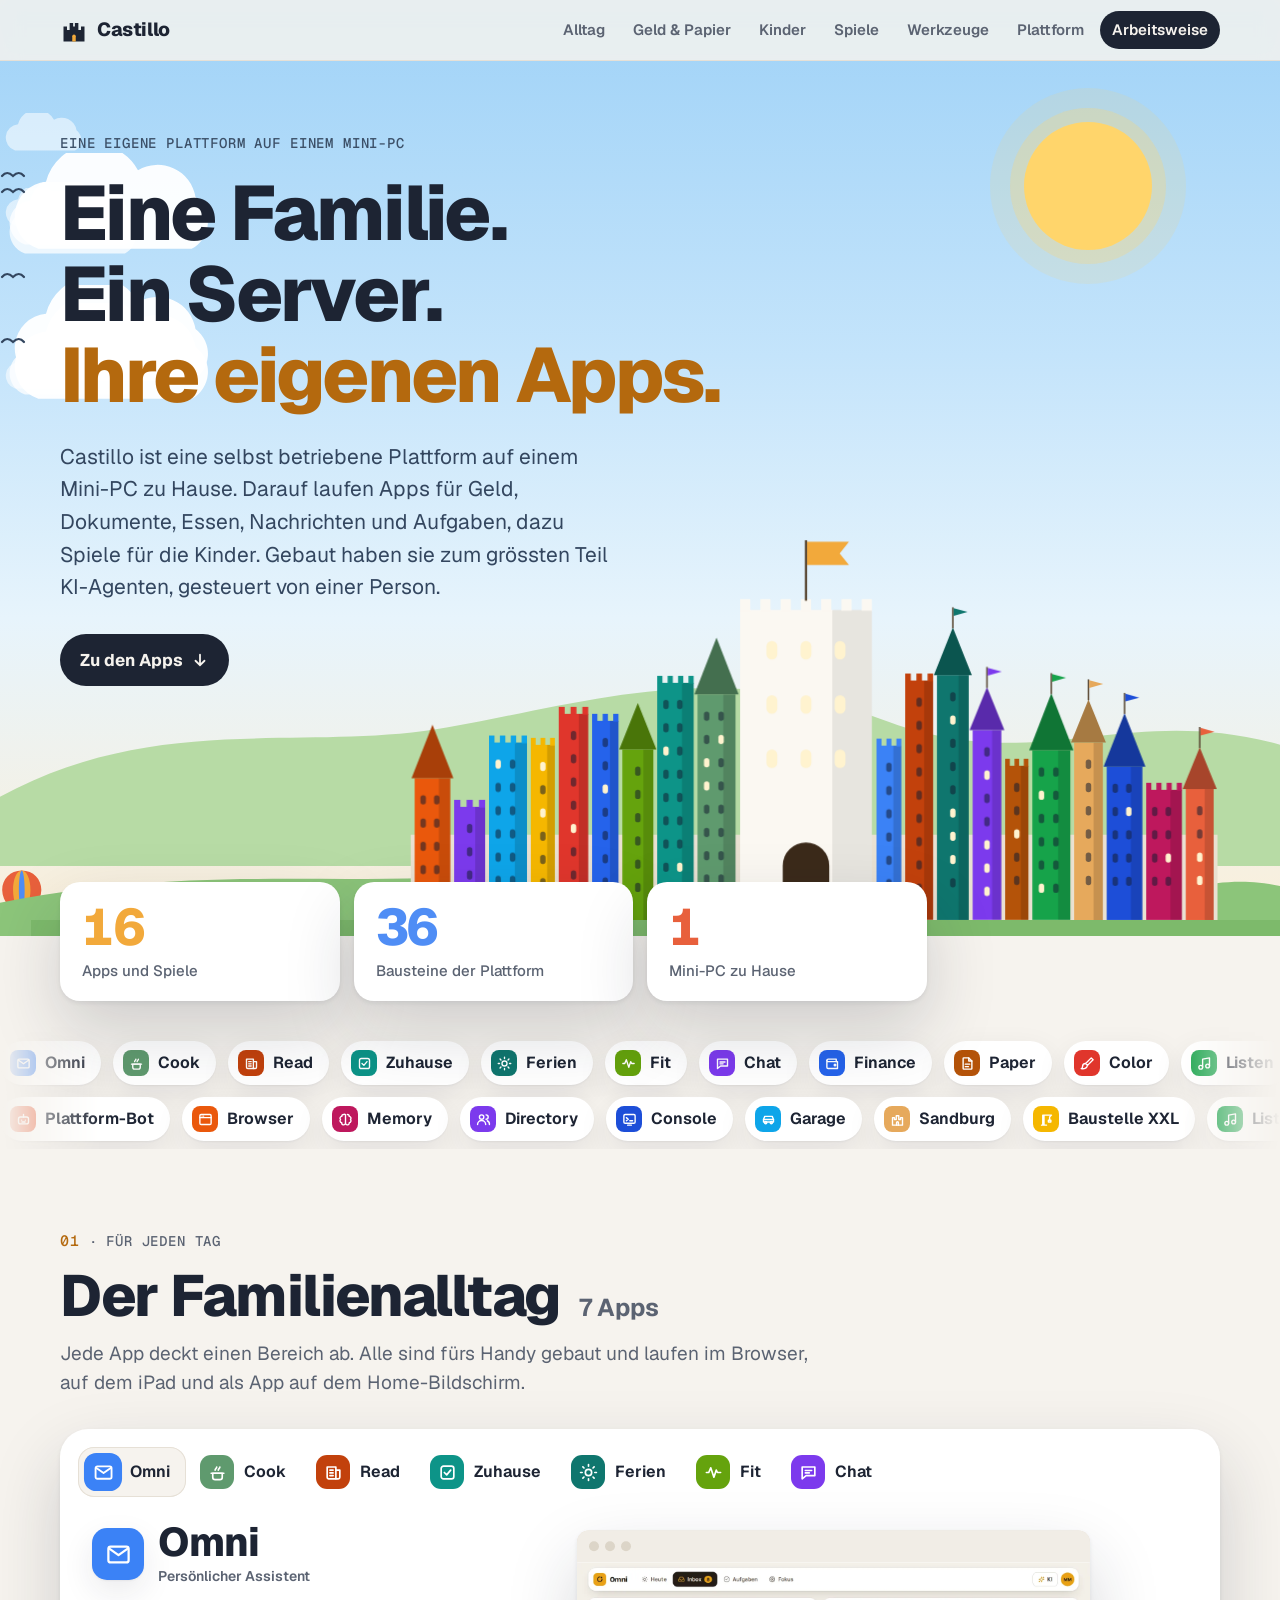
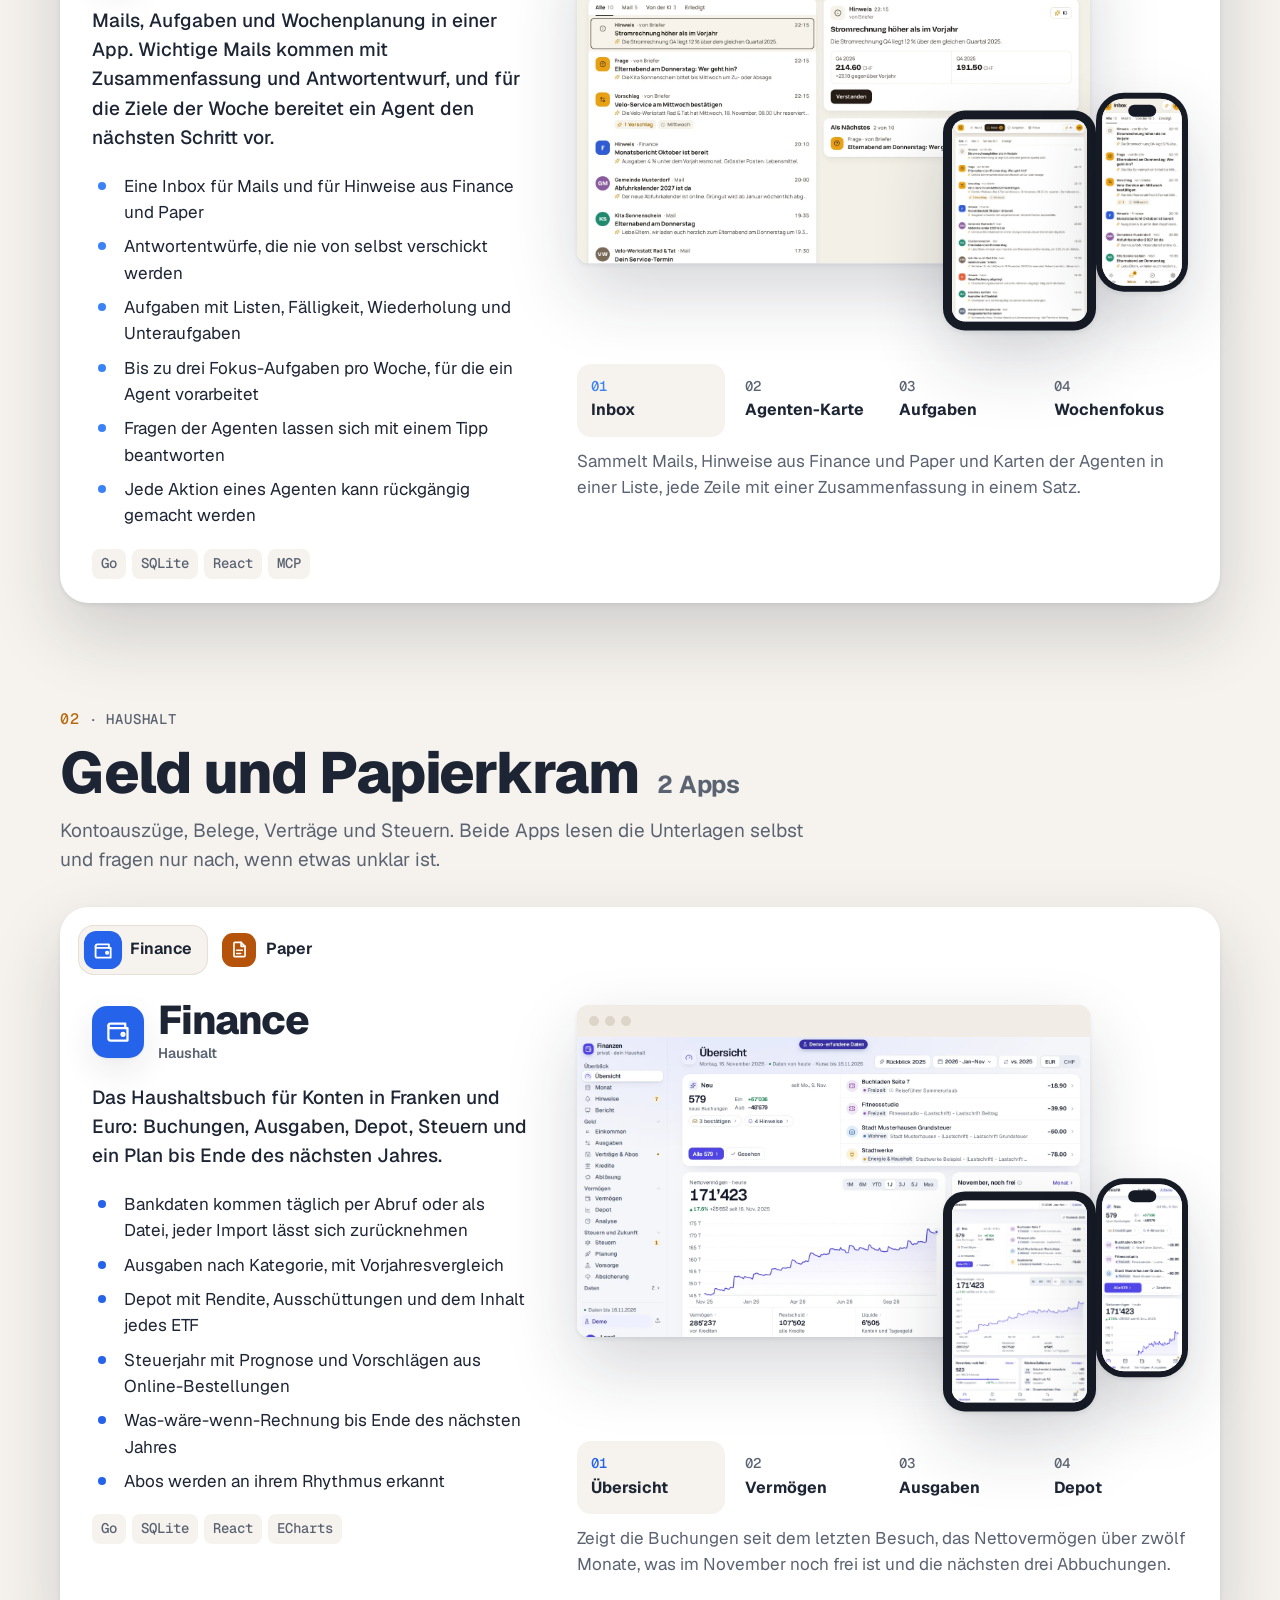
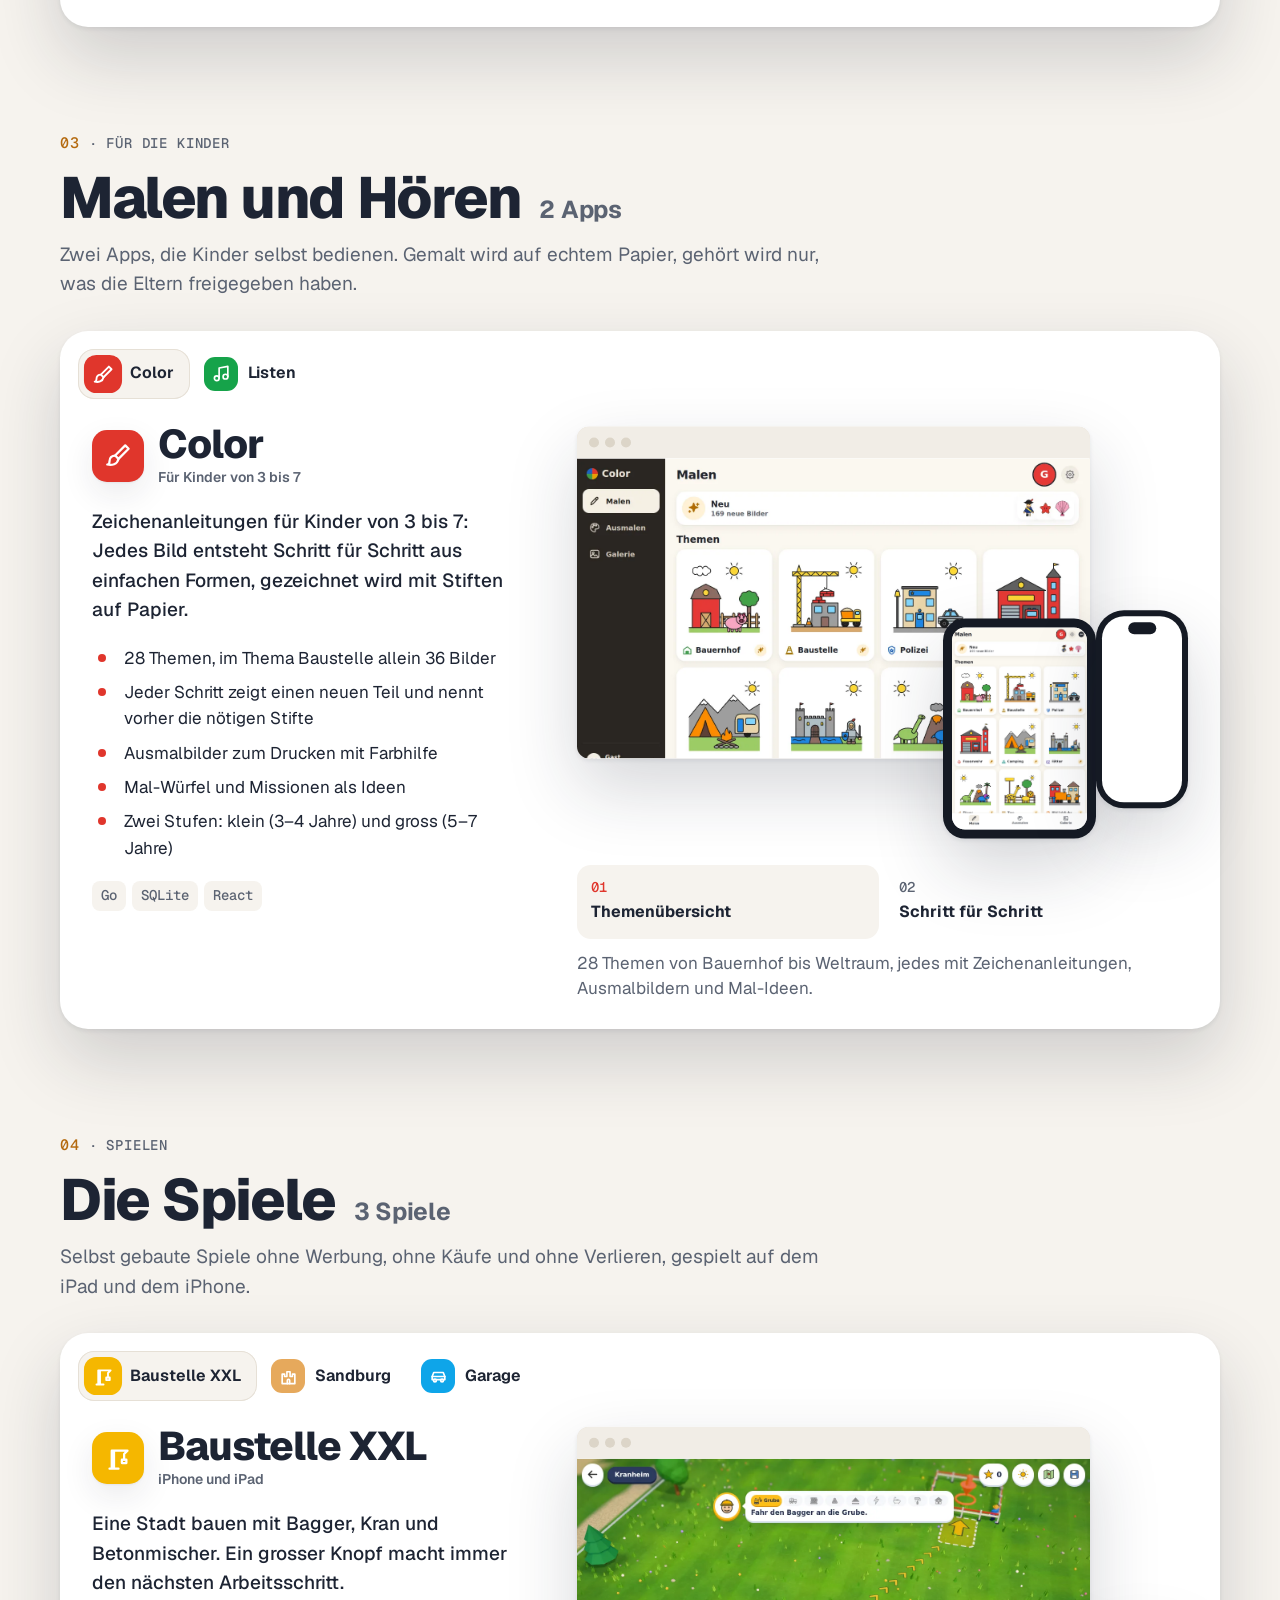
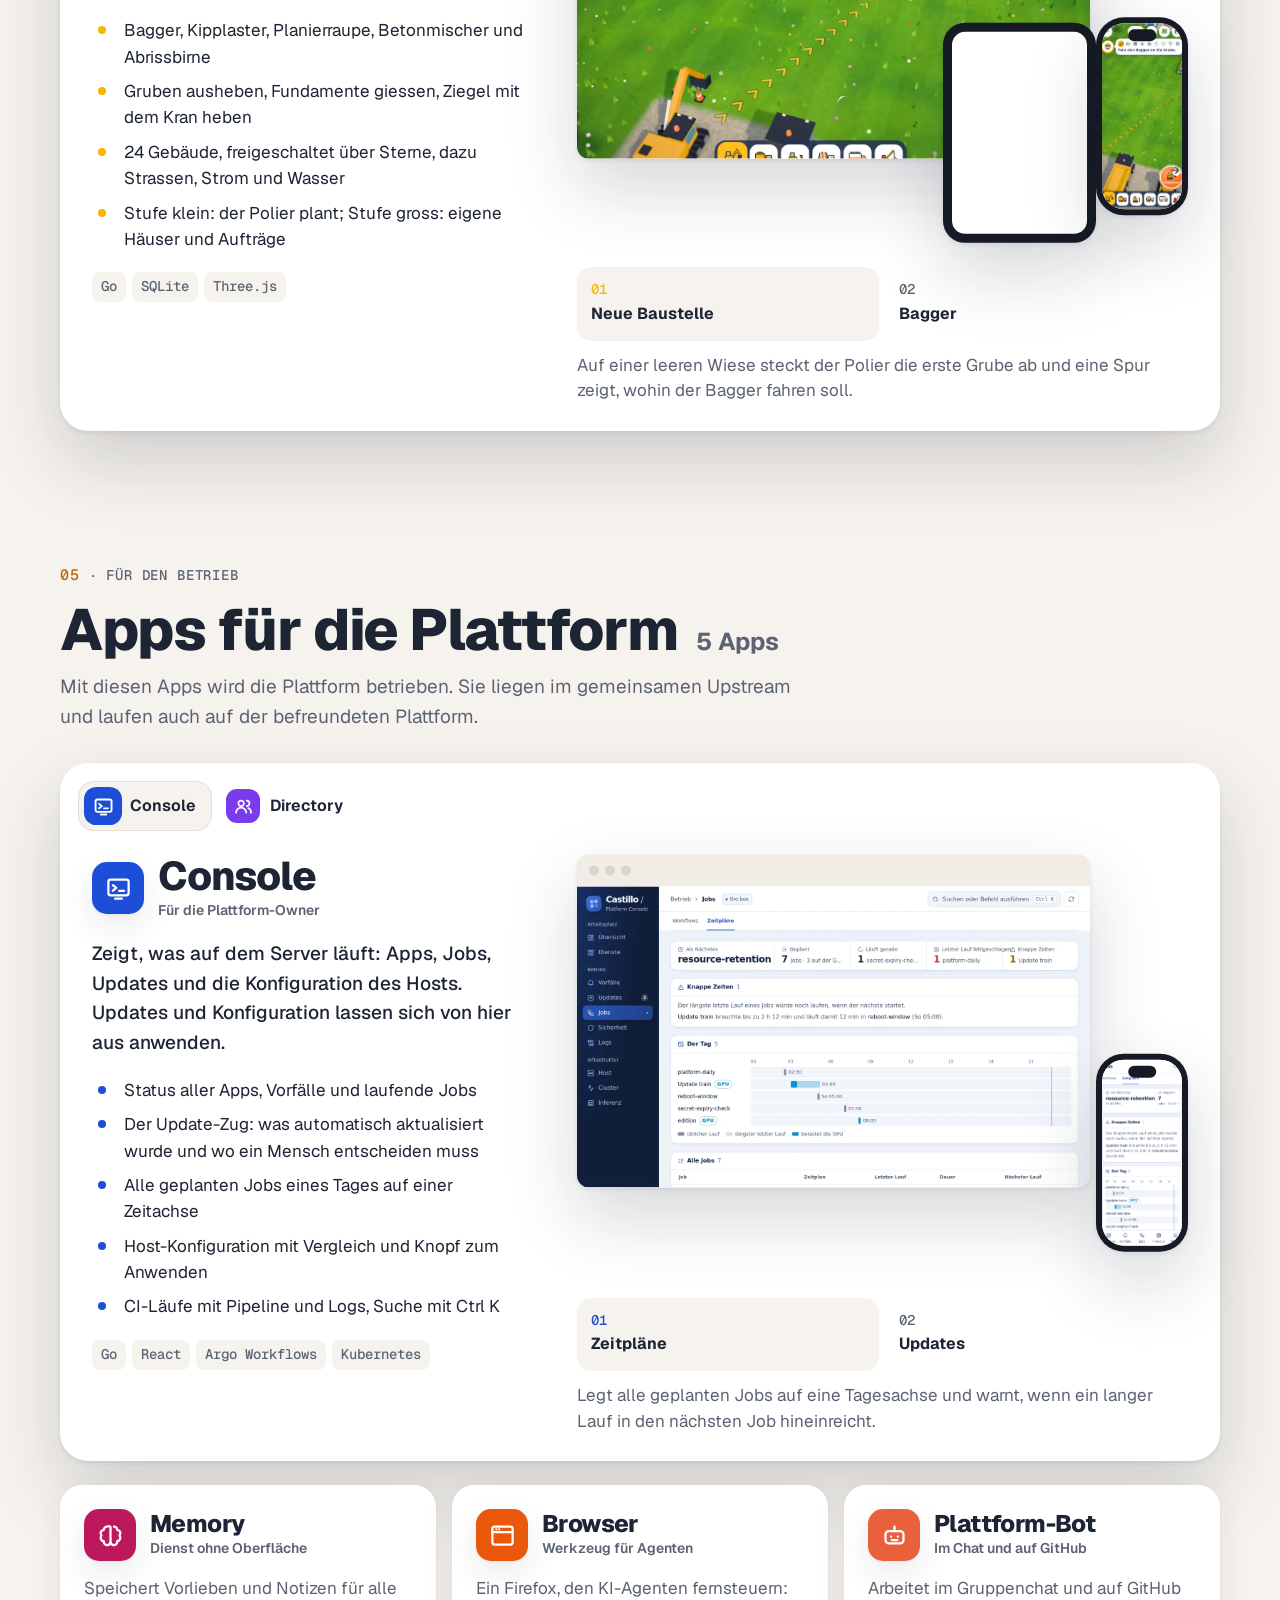
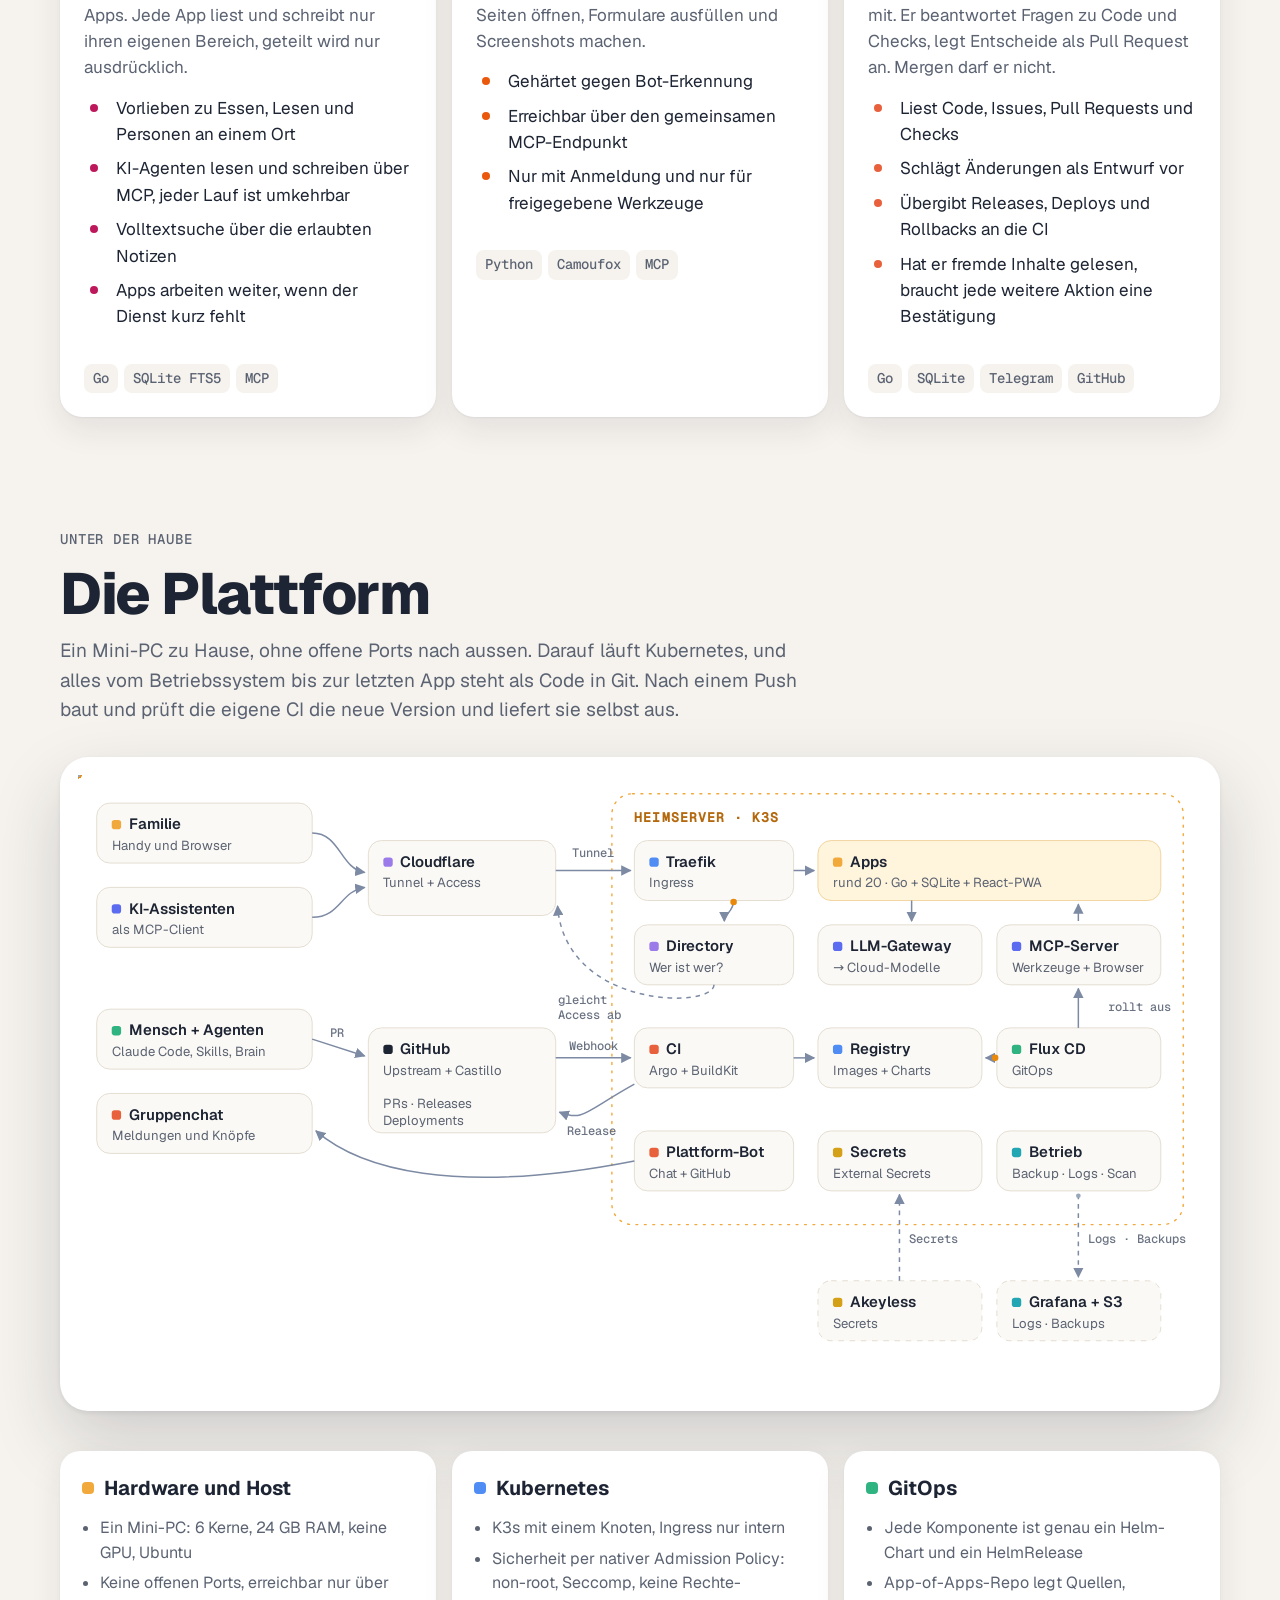
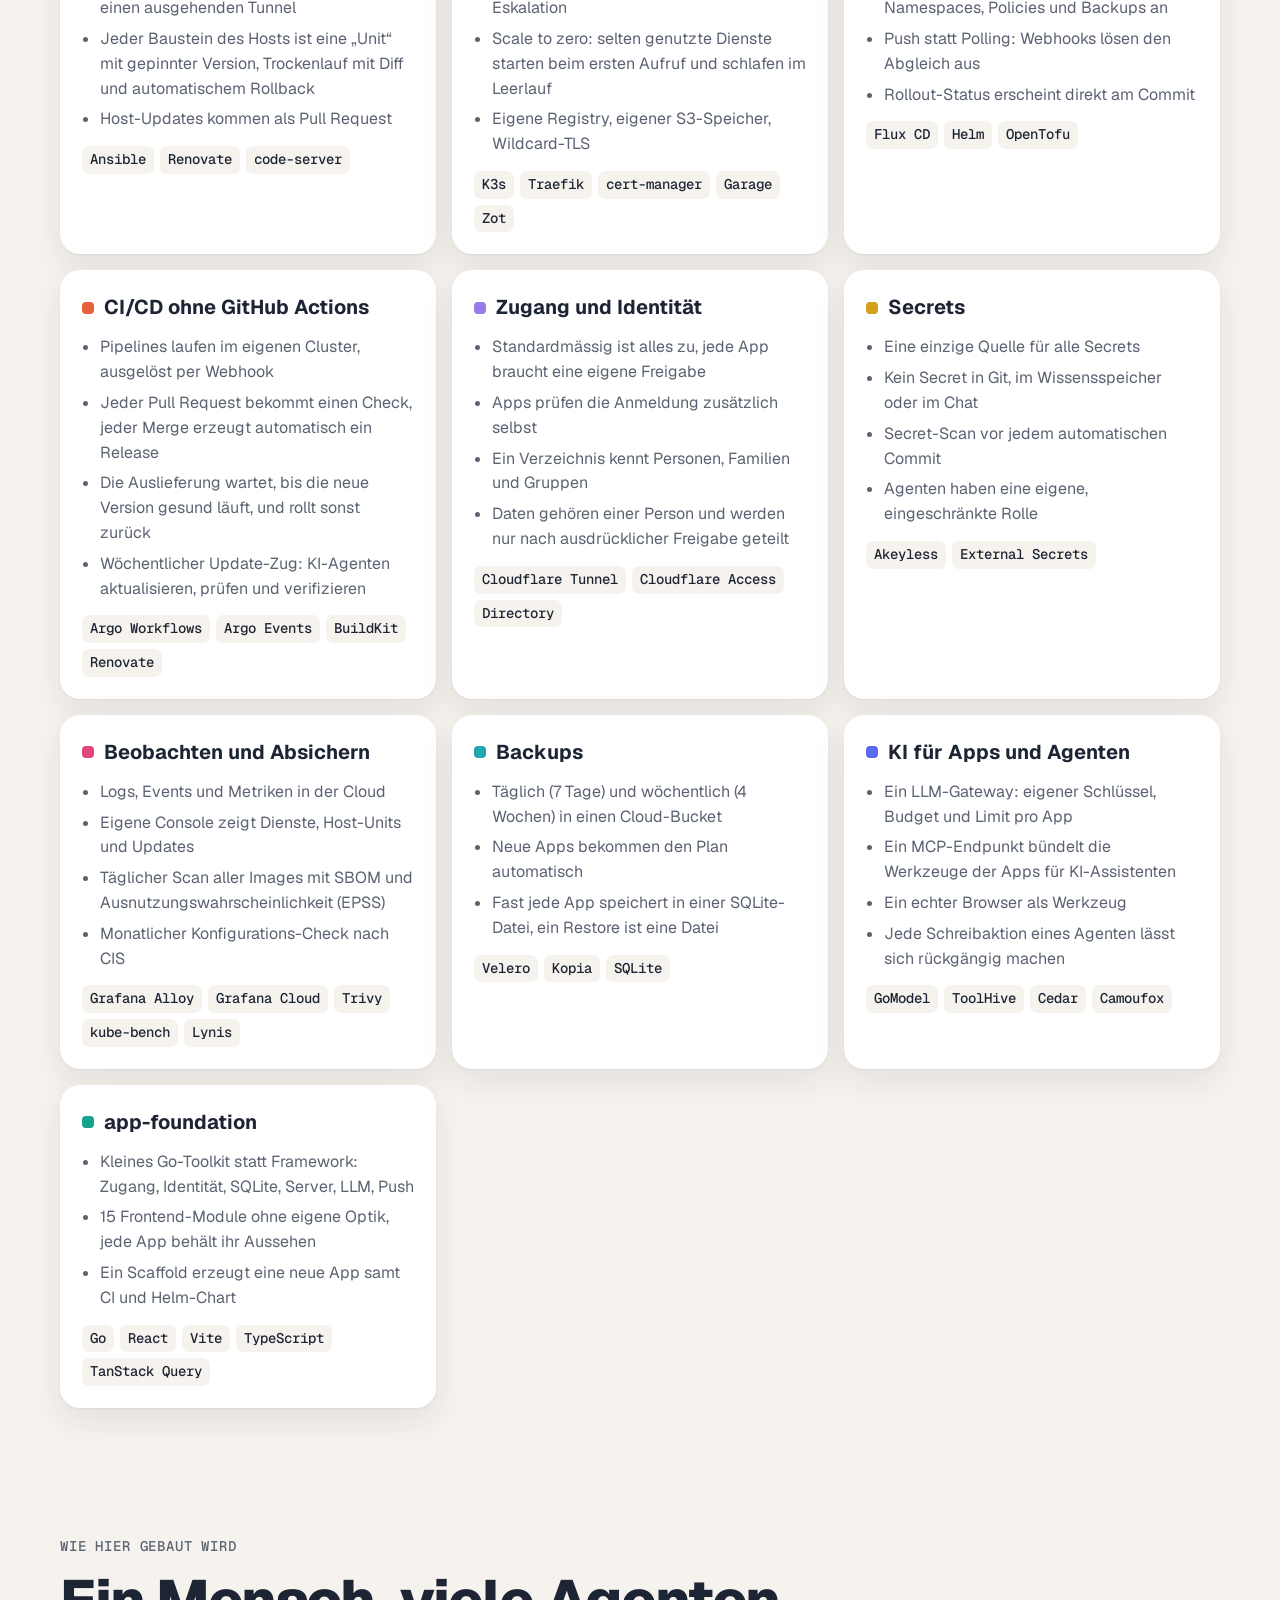
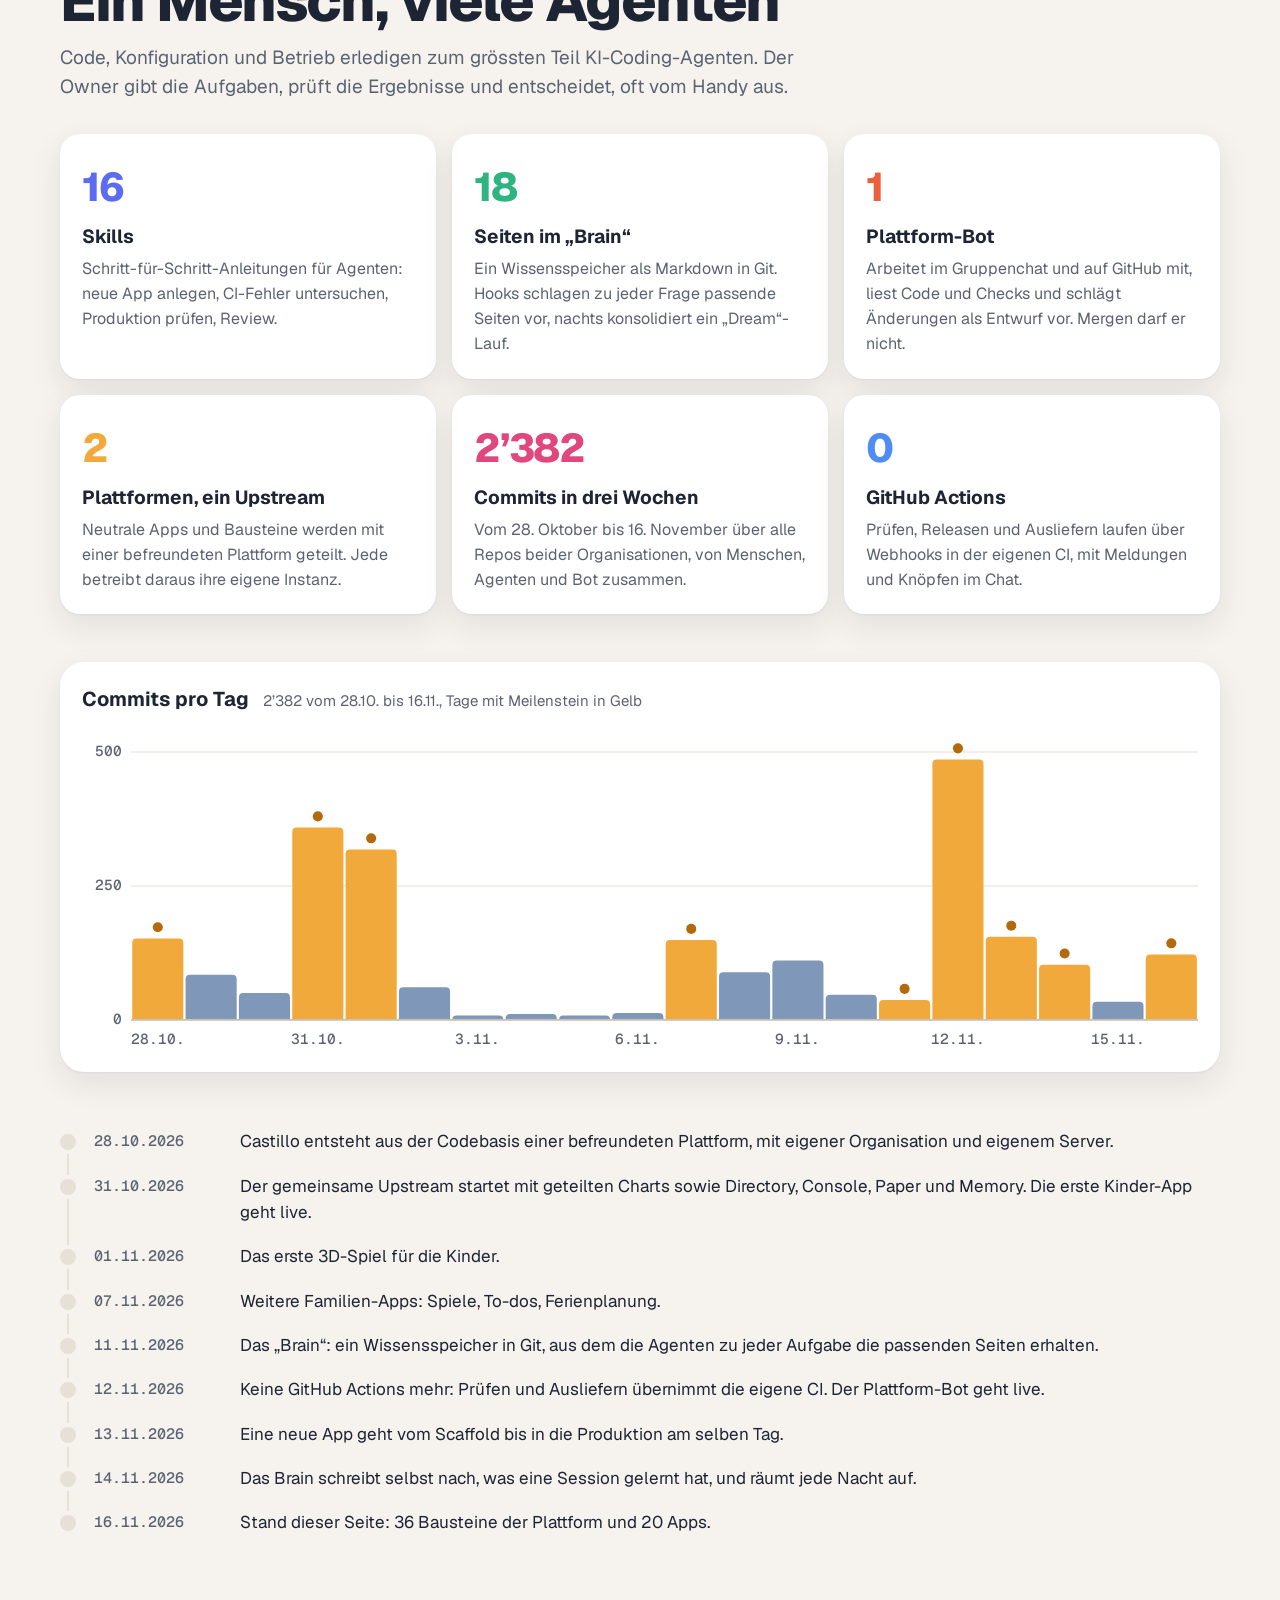
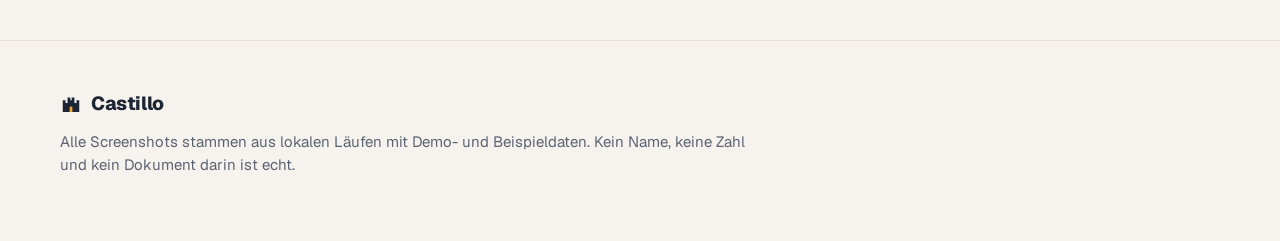
==== commit 07a20284: "Commits pro Tag als Diagramm, mehr Bewegung: Ballon, Masken-Titel, gleitender Reiter, Tiefe der Gerä" ====
--- a/index.html
+++ b/index.html
@@ -17,6 +17,7 @@
 <link rel="stylesheet" href="style.css">
 </head>
 <body>
+<div class="progress" aria-hidden="true"></div>
 <header class="top">
   <div class="wrap top-in">
     <a class="logo" href="#top" aria-label="Castillo">
@@ -33,6 +34,7 @@
     <div class="sky" aria-hidden="true">
       <div class="sunball"></div>
       <div class="clouds" id="clouds"></div>
+      <svg class="balloon" viewBox="0 0 60 92" aria-hidden="true"><path d="M30 2C14 2 3 14 3 29c0 16 15 30 22 38h10c7-8 22-22 22-38C57 14 46 2 30 2z" fill="#e8603c"/><path d="M30 2c-7 0-12 12-12 27s6 30 9 38h6c3-8 9-23 9-38S37 2 30 2z" fill="#f2a93b"/><path d="M30 2c-2 0-4 12-4 27s2 30 3 38h2c1-8 3-23 3-38S32 2 30 2z" fill="#4f8df5"/><path d="M25 67l2 12M35 67l-2 12" stroke="#5b4a36" stroke-width="1.6"/><rect x="24" y="78" width="12" height="11" rx="2" fill="#8a6a45"/></svg>
       <svg class="hills far" viewBox="0 0 1600 300" preserveAspectRatio="none"><path d="M0 220 C 200 120 380 170 560 140 S 900 60 1100 130 1400 110 1600 160 V300 H0z"/></svg>
       <svg class="hills near" viewBox="0 0 1600 300" preserveAspectRatio="none"><path d="M0 250 C 260 190 420 230 640 205 S 1080 170 1280 215 1500 200 1600 225 V300 H0z"/></svg>
       <div class="castle" id="castle"></div>
@@ -45,7 +47,7 @@
     </div>
   </section>
   <div class="wrap stats-wrap"><div class="stats" id="stats"></div></div>
-  <div class="marquee" aria-hidden="true"><div class="track" id="marquee"></div></div>
+  <div class="marquee" aria-hidden="true"><div class="track" id="marquee"></div><div class="track rev" id="marquee2"></div></div>
 
   <div id="apps"><div id="groups"></div></div>
 
@@ -69,6 +71,7 @@
         <p class="sub" id="how-lead"></p>
       </div>
       <div class="how-grid" id="how"></div>
+      <figure class="commits reveal" id="commits"></figure>
       <ol class="timeline" id="timeline"></ol>
     </div>
   </section>
--- a/style.css
+++ b/style.css
@@ -352,3 +352,90 @@
   .app .views .bar::after { animation: none; }
   .pkt { display: none; }
 }
+
+/* Commits per day: one hue, milestone days in amber with a dot, bars rise in turn when seen */
+.commits { margin: 48px 0 0; background: var(--sheet); border-radius: 24px; box-shadow: var(--shadow); padding: 22px 22px 14px; }
+.commits figcaption { display: flex; flex-wrap: wrap; gap: 4px 14px; align-items: baseline; margin-bottom: 8px; }
+.commits figcaption b { font-size: 20px; }
+.commits figcaption span { color: var(--muted); font-size: 15px; }
+.commits .plot { position: relative; }
+.commits svg { display: block; width: 100%; height: auto; overflow: visible; }
+.commits .g { stroke: var(--line); stroke-width: 1; }
+.commits .base { stroke: #c9c1b3; stroke-width: 1.5; }
+.commits .ax { font: 500 13px var(--mono); fill: var(--muted); }
+.commits .hit { fill: transparent; }
+.commits .bar { fill: #7f97b8; transform-box: fill-box; transform-origin: 50% 100%; transform: scaleY(0); transition: transform .8s var(--ease), opacity .2s; transition-delay: calc(var(--i) * 35ms); }
+.commits .ms .bar { fill: var(--sun); }
+.commits .pin { fill: var(--sun-ink); opacity: 0; transition: opacity .4s; transition-delay: calc(var(--i) * 35ms + .5s); }
+.commits.in .bar { transform: scaleY(1); }
+.commits.in .pin { opacity: 1; }
+.commits .day { cursor: default; outline: none; }
+.commits .day.dim .bar { opacity: .35; }
+.commits .day:focus-visible .bar { stroke: var(--ink); stroke-width: 2; }
+.commits .ctip { position: absolute; top: -6px; left: 0; translate: -50% -100%; max-width: min(360px, 90%); background: var(--ink); color: var(--page); font-size: 14px; font-weight: 600; line-height: 1.35; padding: 7px 11px; border-radius: 10px; opacity: 0; pointer-events: none; transition: opacity .15s; }
+.commits .ctip.on { opacity: 1; }
+.sr { position: absolute; width: 1px; height: 1px; overflow: hidden; clip: rect(0 0 0 0); white-space: nowrap; }
+@media (max-width: 640px) { .commits { padding: 16px 12px 8px; } }
+@media (prefers-reduced-motion: reduce) { .commits .bar { transform: none; transition: none; } .commits .pin { opacity: 1; transition: none; } }
+
+/* ---------- More motion (all off under reduced motion) ---------- */
+/* Scroll progress along the top edge */
+.progress { position: fixed; top: 0; left: 0; right: 0; height: 3px; z-index: 40; background: linear-gradient(90deg, #4f8df5, #2fb380, var(--sun), #e8603c); transform-origin: left; transform: scaleX(0); pointer-events: none; }
+
+/* A balloon in the castle's colours rises slowly across the sky */
+.balloon { position: absolute; left: 0; bottom: 0; width: clamp(34px, 3.4vw, 54px); animation: balloon 70s linear infinite; animation-delay: -18s; }
+@keyframes balloon {
+  0% { transform: translate(12vw, 20vh); }
+  25% { transform: translate(30vw, -18vh); }
+  50% { transform: translate(52vw, -38vh); }
+  75% { transform: translate(74vw, -52vh); }
+  100% { transform: translate(96vw, -70vh); }
+}
+/* Towers spring a little on hover */
+.castle .tw:hover { animation: none; transform: scaleY(1.04); transition: transform .35s cubic-bezier(.3, 1.8, .5, 1); }
+
+/* Second marquee row runs the other way */
+.track.rev { margin-top: 12px; animation-direction: reverse; animation-duration: 85s; }
+
+/* Section titles rise out of a mask */
+.section-head h2 .mask { display: inline-block; overflow: hidden; padding-bottom: .08em; margin-bottom: -.08em; }
+.section-head h2 .mask > span { display: inline-block; translate: 0 105%; transition: translate 1s var(--ease) .1s; }
+.section-head.in h2 .mask > span { translate: 0 0; }
+.section-head .count { opacity: 0; transition: opacity .6s .6s; }
+.section-head.in .count { opacity: 1; }
+
+/* The picker's highlight slides between apps */
+.picker { position: relative; }
+.picker .pill { position: absolute; top: 4px; left: 0; height: calc(100% - 8px); border-radius: 16px; background: var(--page); box-shadow: inset 0 0 0 1px var(--line); transition: transform .5s var(--ease), width .5s var(--ease); pointer-events: none; }
+.picker button { position: relative; z-index: 1; }
+.picker button.on { background: transparent; box-shadow: none; }
+
+/* Devices drift apart in depth while their app scrolls past */
+.app.on .dev.desk { translate: 0 calc(var(--dy, 0px) * -0.4); }
+.app.on .dev.tab { translate: 0 calc(var(--dy, 0px) * 0.5); }
+.app.on .dev.ph { translate: 0 calc(var(--dy, 0px) * 1.1); }
+
+/* Cards and layers come in one after the other */
+.layer.reveal, .card.reveal { transition-delay: calc(var(--k, 0) * 70ms); }
+.card .big { display: inline-block; transition: transform .5s cubic-bezier(.3, 1.6, .5, 1); }
+.card:hover .big { transform: translateY(-4px) scale(1.06); }
+.layer, .card, .service, .stat { transition: box-shadow .3s, transform .4s var(--ease); }
+.layer:hover, .card:hover, .service:hover, .stat:hover { transform: translateY(-4px); box-shadow: var(--shadow-lg); }
+
+/* Architecture: each box gives a soft beat now and then, as if a request just arrived */
+.arch .node rect:first-child { transform-box: fill-box; transform-origin: center; animation: beat 4.6s ease-in-out infinite; animation-delay: calc(var(--k) * -0.2s); }
+@keyframes beat { 0%, 86%, 100% { transform: scale(1); } 90% { transform: scale(1.025); } }
+
+/* Stat figures land with a small bounce */
+.stat.in b { animation: land .8s cubic-bezier(.3, 1.6, .5, 1) both; }
+@keyframes land { from { transform: translateY(14px); opacity: 0; } to { transform: none; opacity: 1; } }
+
+@media (prefers-reduced-motion: reduce) {
+  .progress, .balloon { display: none; }
+  .section-head h2 .mask > span { translate: none; transition: none; }
+  .section-head .count { opacity: 1; transition: none; }
+  .picker .pill { transition: none; }
+  .app.on .dev.desk, .app.on .dev.tab, .app.on .dev.ph { translate: none; }
+  .arch .node rect:first-child, .stat.in b { animation: none; }
+  .track.rev { animation: none; }
+}
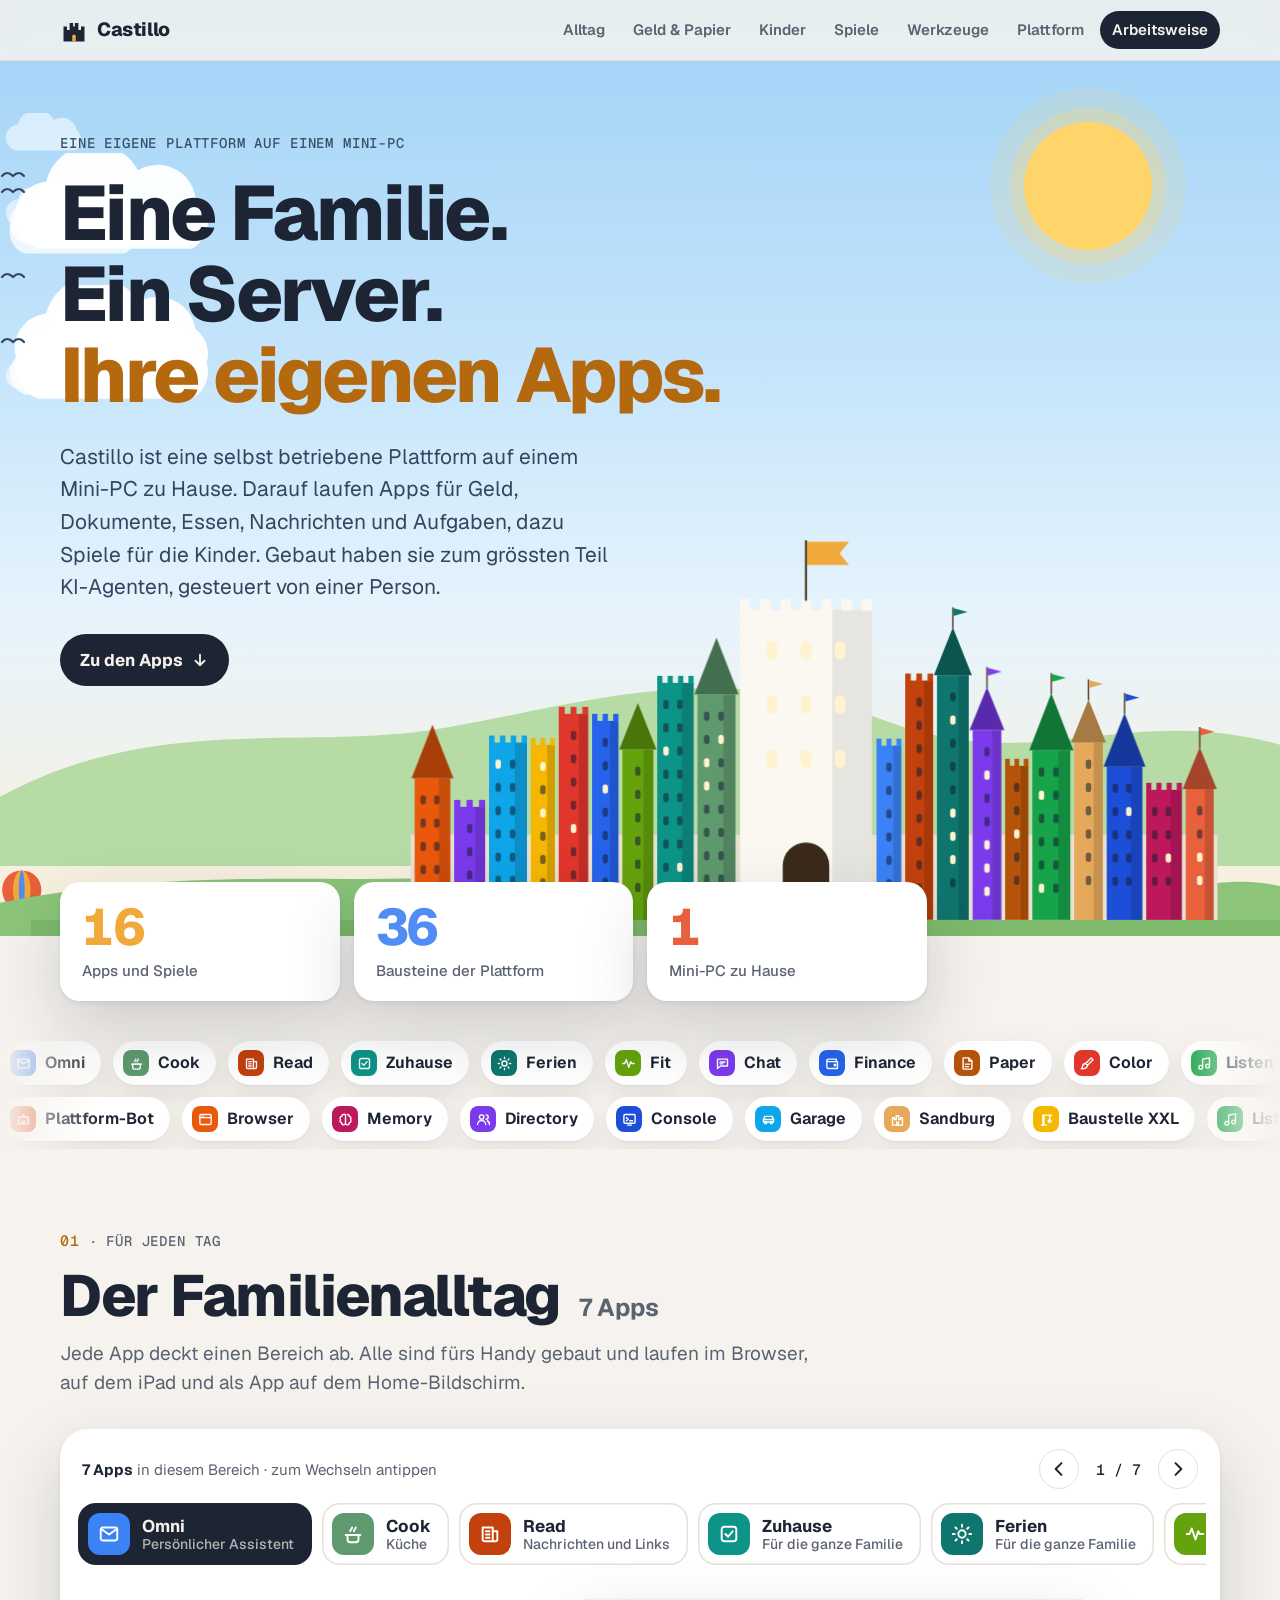
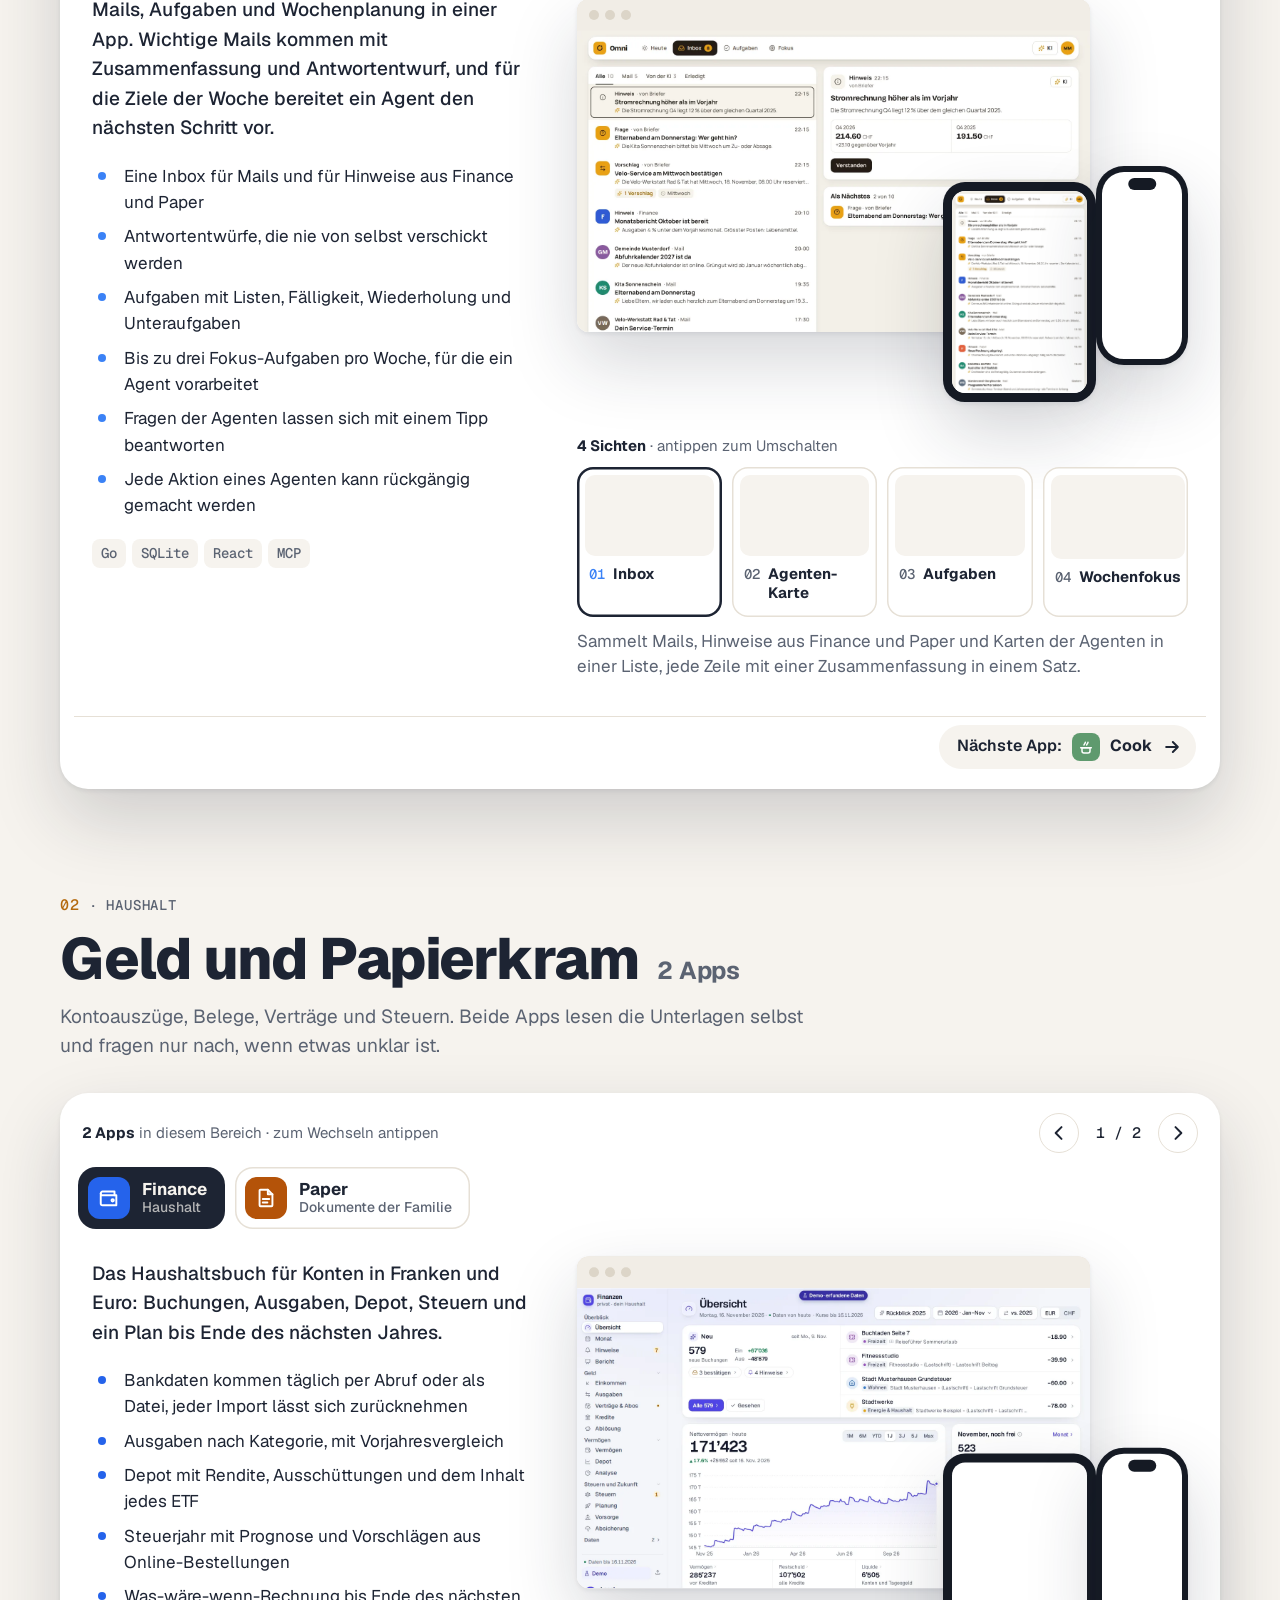
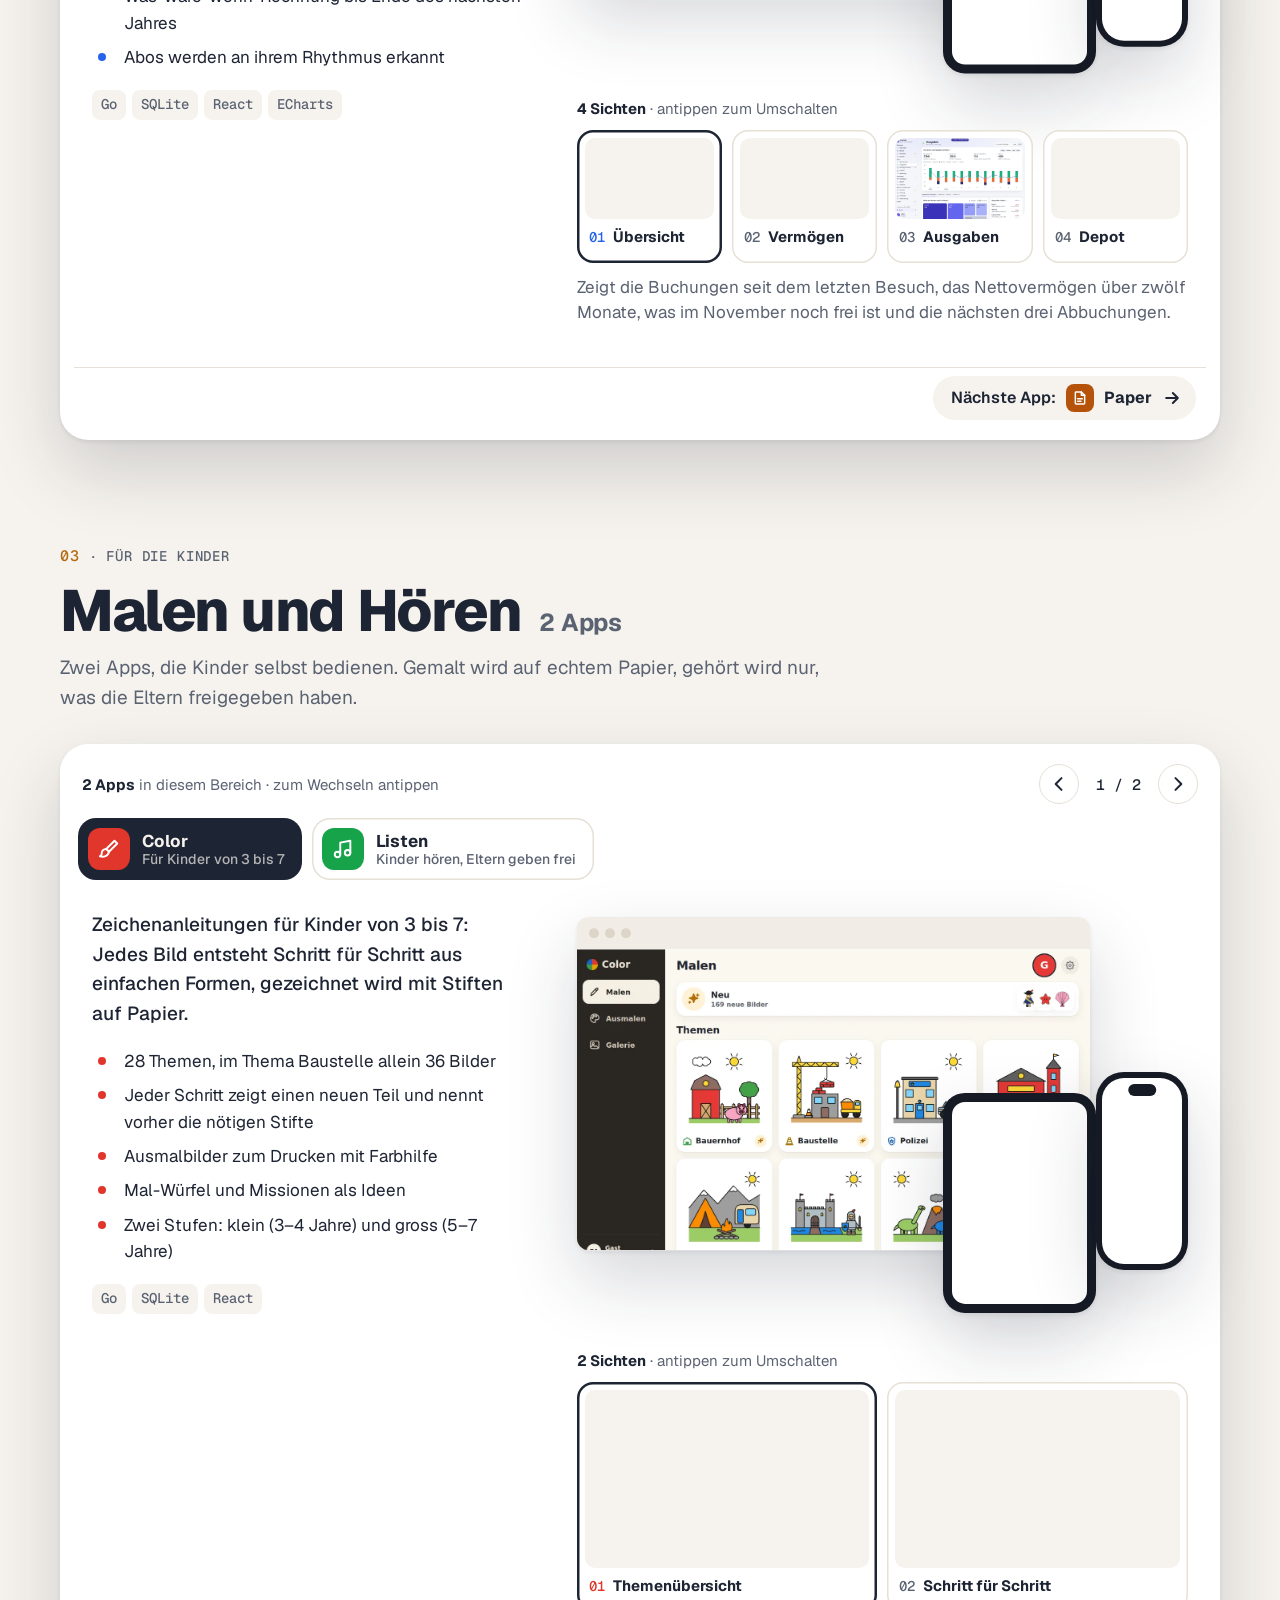
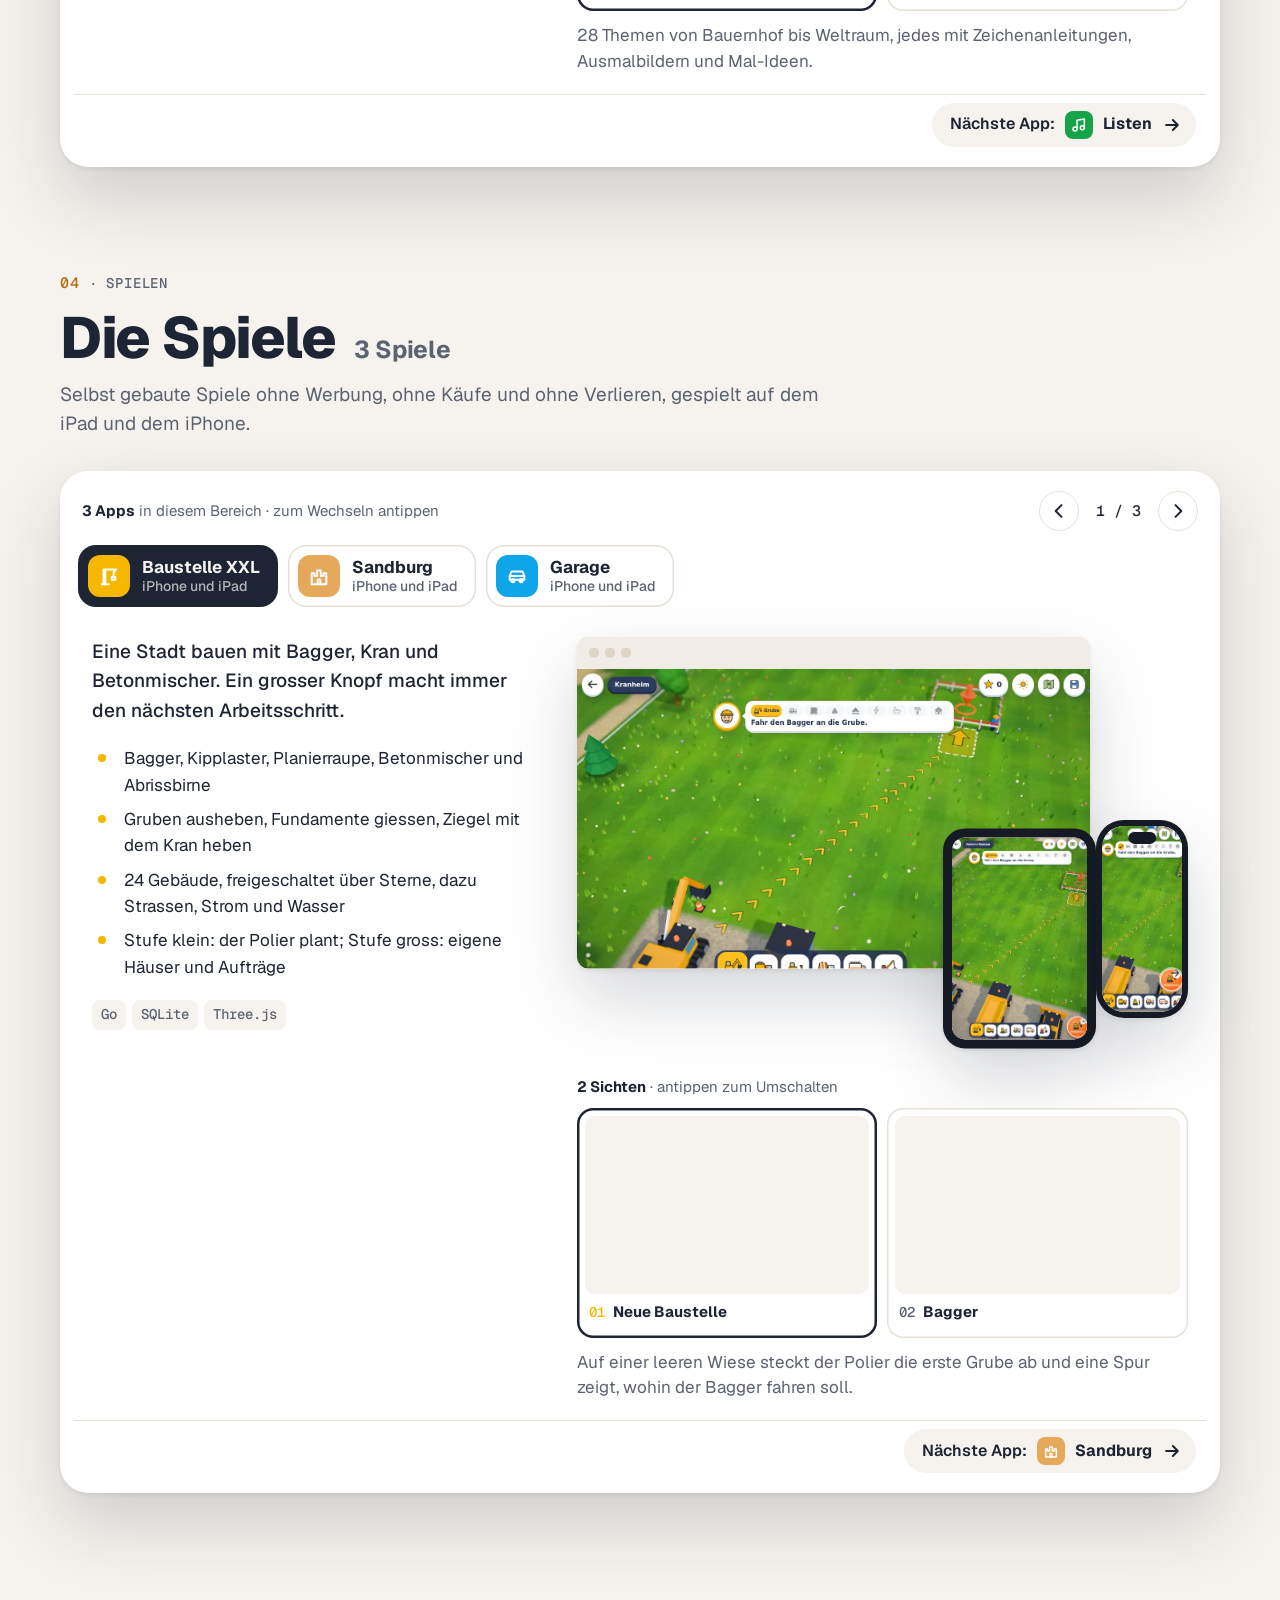
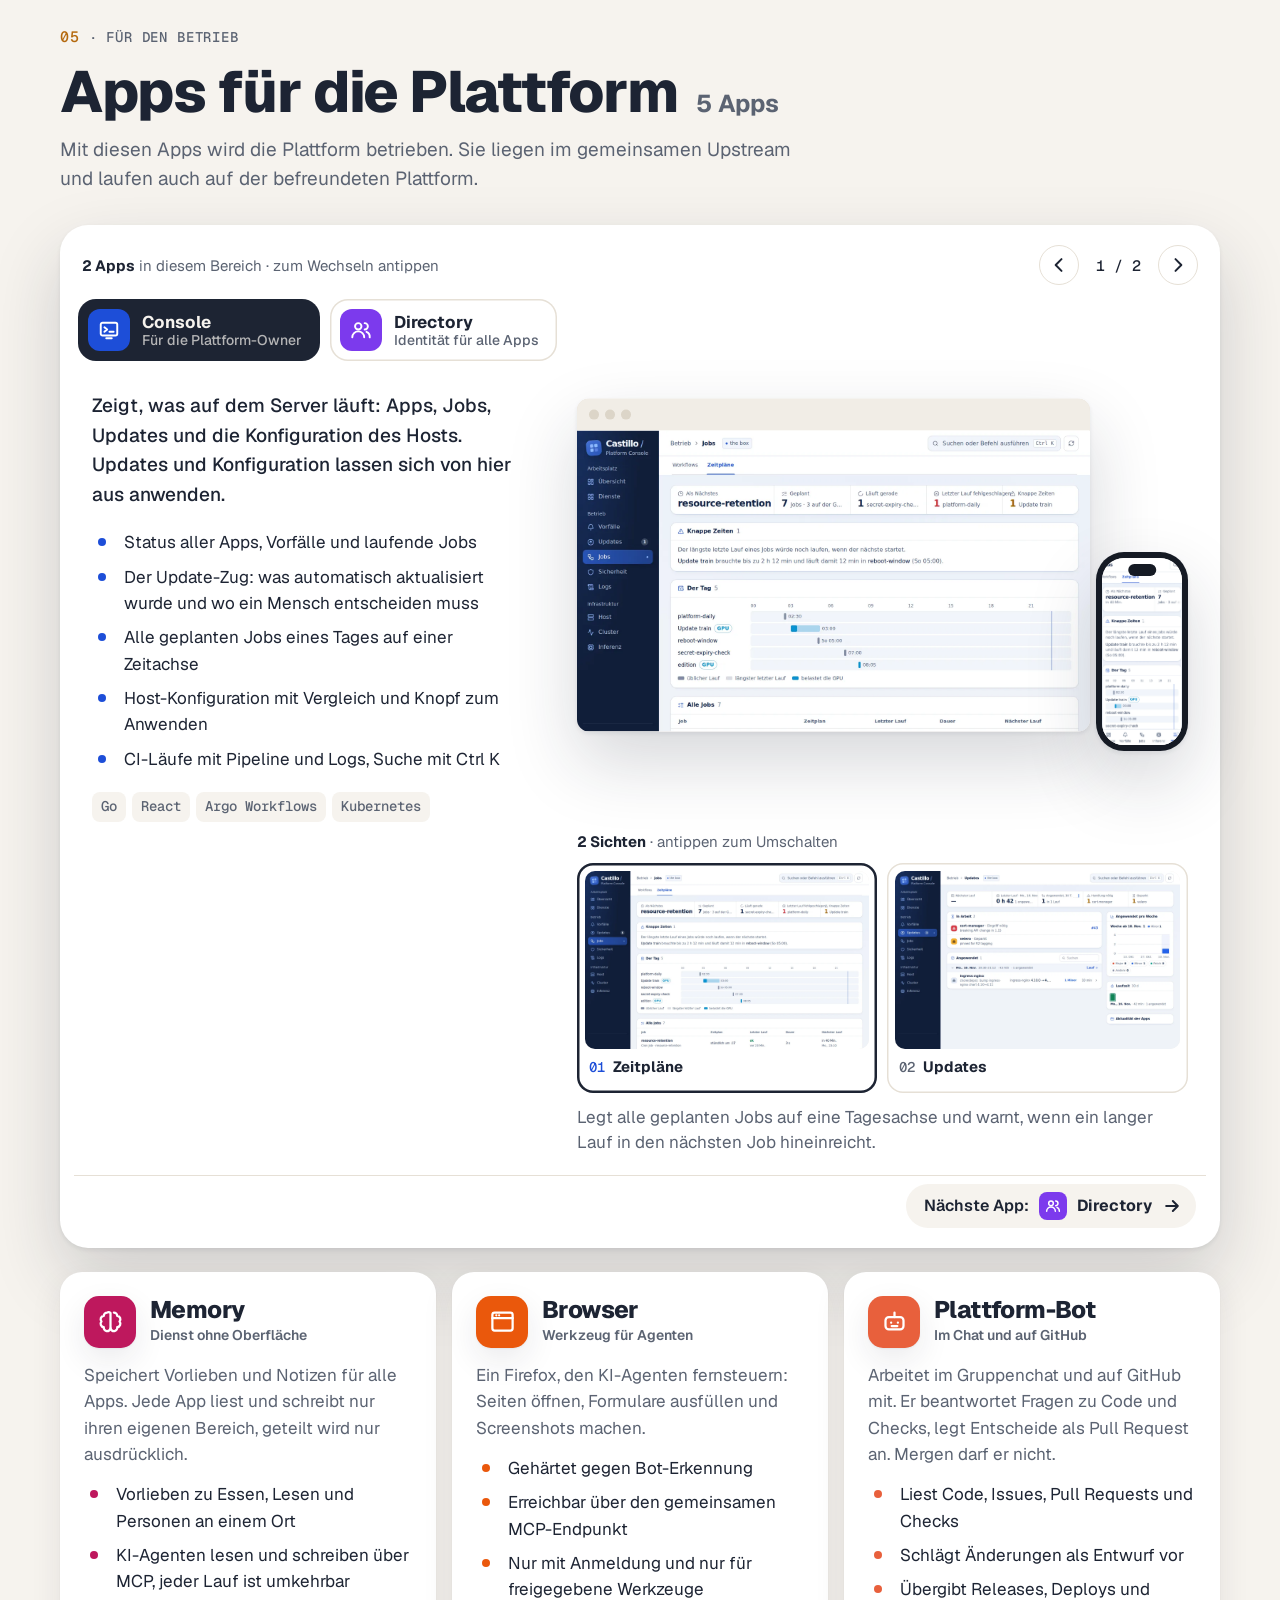
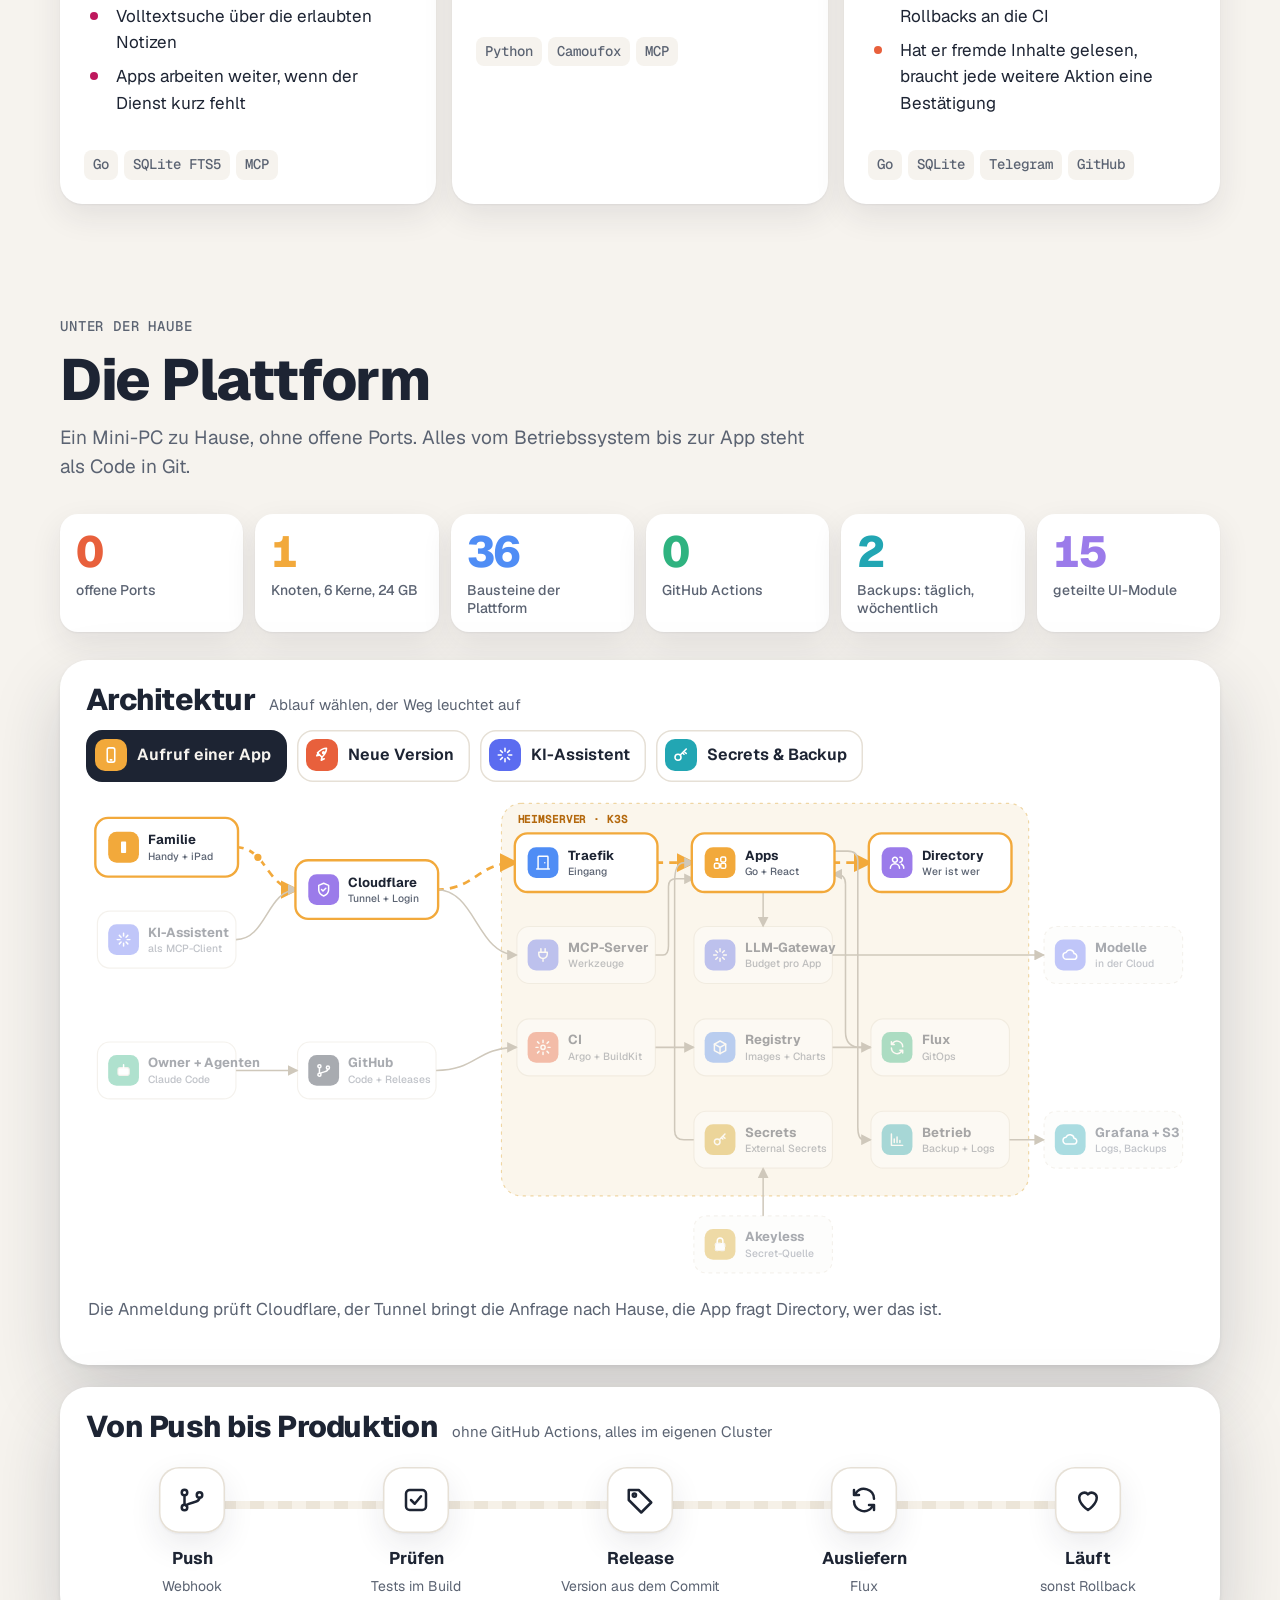
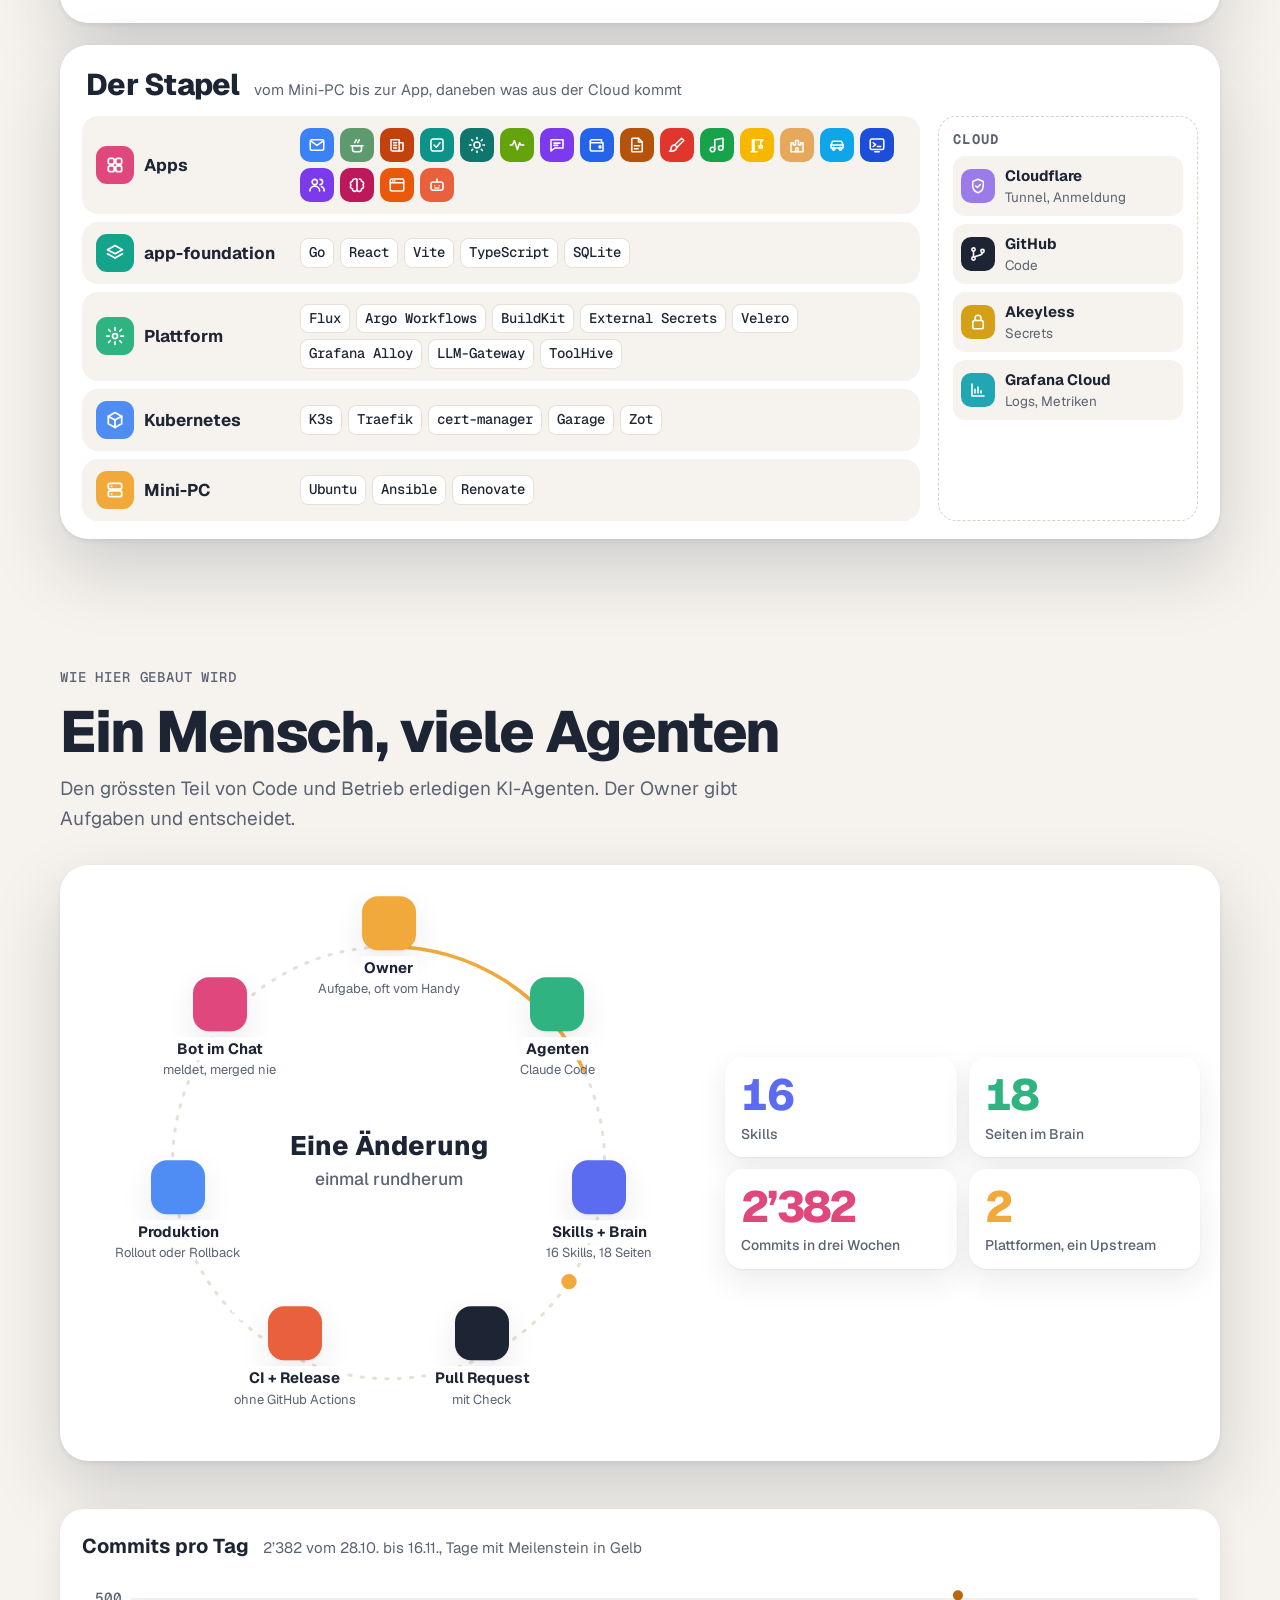
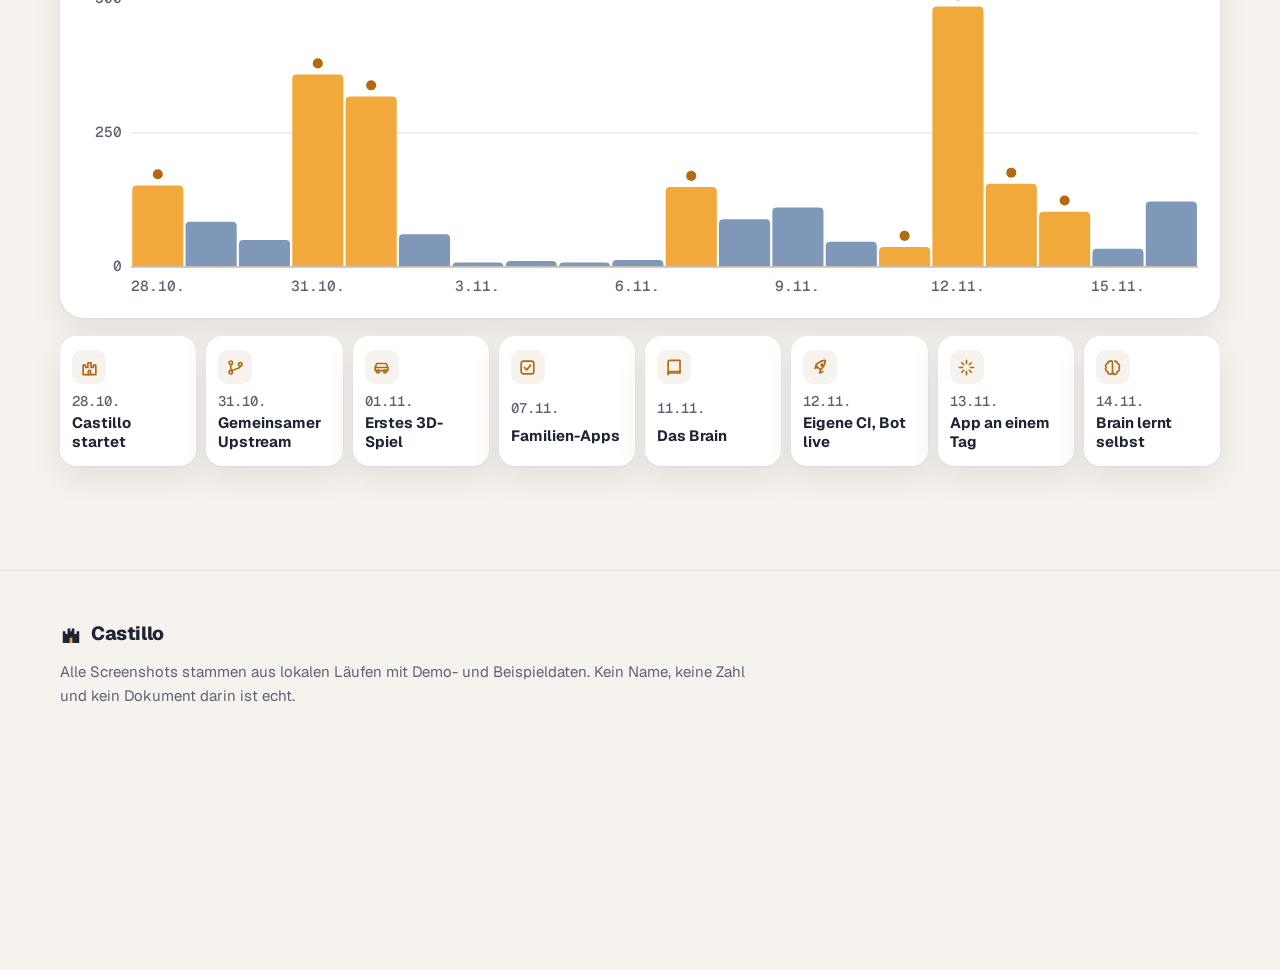
==== commit a9244520: "Plattform und Arbeitsweise als Grafiken: Architektur mit Abläufen, Fliessband, Stapel, Kreislauf, Me" ====
--- a/index.html
+++ b/index.html
@@ -53,26 +53,28 @@
 
   <section class="platform" id="plattform">
     <div class="wrap">
-      <div class="section-head">
+      <div class="section-head reveal">
         <p class="kicker">Unter der Haube</p>
-        <h2>Die Plattform</h2>
+        <h2><span class="mask"><span>Die Plattform</span></span></h2>
         <p class="sub" id="platform-lead"></p>
       </div>
-      <div class="arch" id="arch"></div>
-      <div class="layers" id="layers"></div>
+      <div class="figs" id="figs"></div>
+      <div class="viz reveal" id="arch"></div>
+      <div class="viz reveal" id="pipeline"></div>
+      <div class="viz reveal" id="stack"></div>
     </div>
   </section>
 
   <section class="how" id="arbeitsweise">
     <div class="wrap">
-      <div class="section-head">
+      <div class="section-head reveal">
         <p class="kicker">Wie hier gebaut wird</p>
-        <h2>Ein Mensch, viele Agenten</h2>
+        <h2><span class="mask"><span>Ein Mensch, viele Agenten</span></span></h2>
         <p class="sub" id="how-lead"></p>
       </div>
-      <div class="how-grid" id="how"></div>
+      <div class="loop-wrap reveal" id="loop"></div>
       <figure class="commits reveal" id="commits"></figure>
-      <ol class="timeline" id="timeline"></ol>
+      <div class="milestones" id="timeline"></div>
     </div>
   </section>
 </main>
--- a/style.css
+++ b/style.css
@@ -439,3 +439,226 @@
   .arch .node rect:first-child, .stat.in b { animation: none; }
   .track.rev { animation: none; }
 }
+
+/* ---------- Clickable at a glance: app cards, counter, arrows, next button, view thumbnails ---------- */
+.ex-bar { display: flex; align-items: center; justify-content: space-between; gap: 12px; padding: 6px 8px 10px; }
+.ex-label { font-size: 15px; color: var(--muted); }
+.ex-label b { color: var(--ink); }
+.ex-nav { display: flex; align-items: center; gap: 8px; flex: none; }
+.ex-count { font-family: var(--mono); font-size: 15px; font-weight: 500; min-width: 4.2em; text-align: center; }
+.ex-step { width: 40px; height: 40px; border-radius: 50%; border: 1.5px solid var(--line); background: var(--sheet); color: var(--ink); display: grid; place-items: center; cursor: pointer; transition: background .2s, border-color .2s, transform .2s; }
+.ex-step:hover { border-color: var(--ink); transform: translateY(-1px); }
+.ex-step svg, .ex-next svg { width: 20px; height: 20px; fill: none; stroke: currentColor; stroke-width: 2.4; stroke-linecap: round; stroke-linejoin: round; }
+
+/* App cards: real buttons with a border; the chosen one is dark (the sliding pill) */
+.picker-wrap { position: relative; }
+.picker-wrap::after { content: ""; position: absolute; top: 0; right: 0; bottom: 0; width: 48px; background: linear-gradient(90deg, transparent, var(--sheet)); pointer-events: none; }
+.picker { gap: 10px; padding: 4px 48px 6px 4px; }
+.picker button { gap: 12px; padding: 10px 18px 10px 10px; border-radius: 18px; background: var(--sheet); box-shadow: inset 0 0 0 1.5px var(--line); text-align: left; transition: box-shadow .25s, color .25s, transform .25s var(--ease); }
+.picker button:hover { box-shadow: inset 0 0 0 1.5px var(--ink); transform: translateY(-2px); background: var(--sheet); }
+.picker button i { width: 42px; height: 42px; border-radius: 12px; }
+.picker button i svg { width: 22px; height: 22px; }
+.picker button span { display: grid; line-height: 1.2; }
+.picker button b { font-size: 17px; }
+.picker button small { font-size: 14px; color: var(--muted); font-weight: 500; white-space: nowrap; transition: color .25s; }
+.picker .pill { background: var(--ink); box-shadow: none; border-radius: 18px; top: 4px; height: calc(100% - 10px); }
+.picker button.on { color: var(--page); box-shadow: none; background: transparent; transform: none; }
+.picker button.on small { color: color-mix(in srgb, var(--page) 70%, var(--ink)); }
+.picker button.on i { transform: none; }
+
+/* "Next app" at the foot of the stage */
+.ex-foot { display: flex; justify-content: flex-end; padding: 8px 10px 6px; border-top: 1px solid var(--line); margin-top: 6px; }
+.ex-next { display: inline-flex; align-items: center; gap: 10px; font: inherit; font-size: 16px; font-weight: 600; color: var(--ink); background: var(--page); border: 0; border-radius: 999px; padding: 8px 14px 8px 18px; cursor: pointer; transition: transform .25s var(--ease), box-shadow .25s; }
+.ex-next:hover { transform: translateX(4px); box-shadow: var(--shadow); }
+.ex-next i { width: 28px; height: 28px; border-radius: 8px; background: var(--c); color: #fff; display: grid; place-items: center; }
+.ex-next i svg { width: 16px; height: 16px; fill: none; stroke: currentColor; stroke-width: 2.2; stroke-linecap: round; stroke-linejoin: round; }
+
+/* Views: thumbnails of each view, clearly buttons */
+.views-label { margin-top: 22px; font-size: 15px; color: var(--muted); }
+.views-label b { color: var(--ink); }
+.views { gap: 10px; margin-top: 10px; }
+.views button { padding: 8px 8px 14px; gap: 8px; border-radius: 16px; background: var(--sheet); box-shadow: inset 0 0 0 1.5px var(--line); transition: box-shadow .25s, transform .25s var(--ease); }
+.views button:hover { background: var(--sheet); box-shadow: inset 0 0 0 1.5px var(--ink); transform: translateY(-2px); }
+.views button.on { background: var(--sheet); box-shadow: inset 0 0 0 2.5px var(--ink); }
+.views .vt { display: block; aspect-ratio: 16 / 10; border-radius: 10px; overflow: hidden; background: var(--page); }
+.views .vt img { width: 100%; height: 100%; object-fit: cover; object-position: top; transition: transform .6s var(--ease); }
+.views button:hover .vt img { transform: scale(1.05); }
+.views .vl { display: flex; gap: 8px; align-items: baseline; padding: 0 4px; }
+.views b { font-size: 15px; }
+.views .bar { left: 12px; right: 12px; bottom: 6px; }
+
+@media (max-width: 640px) {
+  .ex-bar { padding: 4px 4px 8px; }
+  .ex-label { font-size: 14px; }
+  .ex-step { width: 36px; height: 36px; }
+  .picker button { padding: 8px 14px 8px 8px; }
+  .picker button i { width: 36px; height: 36px; }
+  .picker button small { display: none; }
+  .views { grid-auto-columns: minmax(118px, 1fr); }
+  .ex-next { font-size: 15px; }
+}
+/* With app cards above, the panel needs no second app heading */
+.explorer .picker-wrap ~ .panels .app-head { display: none; }
+.explorer .picker-wrap ~ .panels .pitch { margin-top: 4px; }
+
+
+/* ================= Platform as pictures ================= */
+.figs { display: grid; grid-template-columns: repeat(6, minmax(0, 1fr)); gap: 12px; margin-bottom: 28px; }
+.fig { background: var(--sheet); border-radius: 18px; padding: 16px 16px 14px; box-shadow: var(--shadow); transition-delay: calc(var(--k, 0) * 60ms); }
+.fig b { display: block; font-size: clamp(30px, 3.4vw, 44px); font-weight: 800; letter-spacing: -0.04em; line-height: 1; color: var(--c); font-variant-numeric: tabular-nums; }
+.fig span { display: block; margin-top: 8px; font-size: 14px; line-height: 1.3; color: var(--muted); font-weight: 500; }
+
+.viz { background: var(--sheet); border-radius: 28px; box-shadow: var(--shadow-lg); padding: 22px 22px 18px; margin-top: 22px; }
+.viz-head { display: flex; flex-wrap: wrap; align-items: baseline; gap: 4px 14px; margin: 2px 4px 14px; }
+.viz-head h3 { font-size: clamp(24px, 2.4vw, 30px); font-weight: 800; }
+.viz-head p { color: var(--muted); font-size: 15px; }
+
+/* Flow buttons: real buttons, the running one fills its bar */
+.flows { display: flex; flex-wrap: wrap; gap: 10px; margin: 0 4px 6px; }
+.flow-btn { position: relative; overflow: hidden; display: inline-flex; align-items: center; gap: 10px; font: inherit; font-weight: 650; font-size: 16px; color: var(--ink); background: var(--sheet); border: 0; border-radius: 16px; padding: 9px 16px 11px 9px; box-shadow: inset 0 0 0 1.5px var(--line); cursor: pointer; transition: box-shadow .25s, transform .25s var(--ease), background .25s, color .25s; }
+.flow-btn:hover { box-shadow: inset 0 0 0 1.5px var(--ink); transform: translateY(-2px); }
+.flow-btn i { width: 32px; height: 32px; border-radius: 10px; background: var(--c); color: #fff; display: grid; place-items: center; }
+.flow-btn i svg { width: 18px; height: 18px; fill: none; stroke: currentColor; stroke-width: 2.1; stroke-linecap: round; stroke-linejoin: round; }
+.flow-btn.on { background: var(--ink); color: var(--page); box-shadow: none; }
+.flow-btn .fbar { position: absolute; left: 0; bottom: 0; height: 3px; width: 100%; background: var(--c); transform-origin: left; transform: scaleX(0); }
+#arch.playing .flow-btn.on .fbar { animation: fill 6s linear forwards; }
+
+.board { overflow-x: auto; }
+.board svg { display: block; width: 100%; min-width: 860px; height: auto; }
+.homebox { fill: #fbf6ec; stroke: #efd6a4; stroke-width: 1.5; stroke-dasharray: 3 7; stroke-linecap: round; }
+.hb { font: 700 14px var(--mono); fill: var(--sun-ink); letter-spacing: .08em; }
+.aedge { fill: none; stroke: #cfc8bb; stroke-width: 2; transition: stroke .4s, stroke-width .4s, opacity .4s; }
+.aedge.on { stroke: var(--fc); stroke-width: 3.5; stroke-dasharray: 10 8; animation: dash 1s linear infinite; }
+@keyframes dash { to { stroke-dashoffset: -18; } }
+.anode rect:first-child { fill: #fff; stroke: #e3dccf; stroke-width: 1.5; transition: stroke .4s, opacity .4s, transform .5s var(--ease); transform-box: fill-box; transform-origin: center; }
+.anode.cloud rect:first-child { stroke-dasharray: 5 5; fill: #fcfbf8; }
+.anode .ic { fill: var(--c); }
+.anode .ig { color: #fff; fill: none; stroke: #fff; stroke-width: 2.1; stroke-linecap: round; stroke-linejoin: round; }
+.anode .nt { font: 700 17px var(--sans); fill: var(--ink); }
+.anode .ns { font: 500 13.5px var(--sans); fill: var(--muted); }
+.anode { transition: opacity .4s; }
+.anode.off { opacity: .38; }
+.anode.on rect:first-child { stroke: var(--fc); stroke-width: 3; transform: scale(1.03); }
+.pkt { fill: var(--fc); stroke: #fff; stroke-width: 2.5; }
+.flow-caption { display: grid; margin: 8px 6px 0; min-height: 3em; }
+.flow-caption p { grid-area: 1 / 1; font-size: 17px; color: var(--muted); opacity: 0; translate: 0 6px; transition: opacity .45s, translate .45s; }
+.flow-caption p.on { opacity: 1; translate: 0 0; }
+
+/* Conveyor: a belt with a token that runs through five stages; each stage ticks when reached */
+.conveyor { position: relative; display: grid; grid-template-columns: repeat(5, minmax(0, 1fr)); gap: 12px; padding: 10px 4px 8px; }
+.belt { position: absolute; left: 10%; right: 10%; top: 44px; height: 8px; border-radius: 8px; background: repeating-linear-gradient(90deg, #ece5d8 0 14px, #f6f1e8 14px 28px); animation: belt 1.2s linear infinite; }
+@keyframes belt { to { background-position: 28px 0; } }
+.token { position: absolute; top: 50%; left: 0; width: 22px; height: 22px; margin-top: -11px; border-radius: 7px; background: var(--sun); box-shadow: 0 4px 10px rgb(180 105 14 / 35%); animation: token 6s cubic-bezier(.6, 0, .4, 1) infinite; }
+@keyframes token { 0% { left: -2%; } 18% { left: 23%; } 22% { left: 23%; } 40% { left: 48%; } 44% { left: 48%; } 62% { left: 73%; } 66% { left: 73%; } 84%, 100% { left: 98%; } }
+.stage { position: relative; display: grid; justify-items: center; text-align: center; gap: 4px; }
+.stage i { width: 66px; height: 66px; border-radius: 20px; background: var(--sheet); box-shadow: var(--shadow), inset 0 0 0 1.5px var(--line); display: grid; place-items: center; color: var(--ink); position: relative; z-index: 1; animation: stagepop 6s ease infinite; animation-delay: calc(var(--k) * 1.3s); }
+.stage i svg { width: 30px; height: 30px; fill: none; stroke: currentColor; stroke-width: 2; stroke-linecap: round; stroke-linejoin: round; }
+@keyframes stagepop { 0%, 8% { transform: scale(1); box-shadow: var(--shadow), inset 0 0 0 1.5px var(--line); } 12% { transform: scale(1.12); box-shadow: var(--shadow-lg), inset 0 0 0 2.5px var(--sun); } 20%, 100% { transform: scale(1); box-shadow: var(--shadow), inset 0 0 0 1.5px var(--line); } }
+.stage b { font-size: 17px; margin-top: 8px; }
+.stage span { font-size: 14px; color: var(--muted); }
+.stage em { position: absolute; top: -4px; left: calc(50% + 22px); z-index: 2; width: 24px; height: 24px; border-radius: 50%; background: #2fb380; color: #fff; display: grid; place-items: center; opacity: 0; transform: scale(.4); animation: tick 6s ease infinite; animation-delay: calc(var(--k) * 1.3s); }
+.stage em svg { width: 15px; height: 15px; fill: none; stroke: currentColor; stroke-width: 3; stroke-linecap: round; stroke-linejoin: round; }
+@keyframes tick { 0%, 9% { opacity: 0; transform: scale(.4); } 14% { opacity: 1; transform: scale(1.15); } 18%, 80% { opacity: 1; transform: scale(1); } 90%, 100% { opacity: 0; transform: scale(.6); } }
+
+/* Stack: bands drop into place from the top when the drawing comes into view */
+.stack-grid { display: grid; grid-template-columns: minmax(0, 1fr) 260px; gap: 18px; align-items: stretch; }
+.stack { display: grid; gap: 8px; }
+.band { display: grid; grid-template-columns: 190px minmax(0, 1fr); align-items: center; gap: 14px; padding: 12px 14px; border-radius: 16px; background: var(--page); opacity: 0; translate: 0 -30px; }
+#stack.in .band { opacity: 1; translate: 0 0; transition: opacity .5s, translate .7s cubic-bezier(.3, 1.4, .5, 1); transition-delay: calc((4 - var(--k)) * 120ms); }
+.bl { display: flex; align-items: center; gap: 10px; }
+.bl i { width: 38px; height: 38px; border-radius: 11px; background: var(--c); color: #fff; display: grid; place-items: center; flex: none; }
+.bl i svg { width: 20px; height: 20px; fill: none; stroke: currentColor; stroke-width: 2.1; stroke-linecap: round; stroke-linejoin: round; }
+.bl b { font-size: 17px; }
+.bt { display: flex; flex-wrap: wrap; gap: 6px; }
+.bt span { font-family: var(--mono); font-size: 14px; padding: 4px 9px; border-radius: 8px; background: var(--sheet); box-shadow: inset 0 0 0 1px var(--line); }
+.bt .ai { width: 34px; height: 34px; padding: 0; border-radius: 10px; background: var(--c); box-shadow: none; display: grid; place-items: center; color: #fff; transition: transform .3s cubic-bezier(.3, 1.8, .5, 1); }
+.bt .ai:hover { transform: translateY(-4px) scale(1.1); }
+.bt .ai svg { width: 18px; height: 18px; fill: none; stroke: currentColor; stroke-width: 2.1; stroke-linecap: round; stroke-linejoin: round; }
+.cloudcol { display: grid; gap: 8px; align-content: start; padding: 14px; border-radius: 18px; border: 1.5px dashed #d9d1c2; position: relative; }
+.cloudcol::before { content: "CLOUD"; font: 700 13px var(--mono); letter-spacing: .1em; color: var(--muted); }
+.cl { display: grid; grid-template-columns: 34px 1fr; column-gap: 10px; align-items: center; padding: 8px; border-radius: 12px; background: var(--page); opacity: 0; translate: 20px 0; }
+#stack.in .cl { opacity: 1; translate: 0 0; transition: opacity .5s, translate .6s var(--ease); transition-delay: calc(700ms + var(--k) * 100ms); }
+.cl i { grid-row: span 2; width: 34px; height: 34px; border-radius: 10px; background: var(--c); color: #fff; display: grid; place-items: center; }
+.cl i svg { width: 18px; height: 18px; fill: none; stroke: currentColor; stroke-width: 2.1; stroke-linecap: round; stroke-linejoin: round; }
+.cl b { font-size: 15px; }
+.cl span { font-size: 13.5px; color: var(--muted); grid-column: 2; }
+
+/* The loop of a change: an orb circles, each station lights up as it passes */
+.loop-wrap { display: grid; grid-template-columns: minmax(0, 1.3fr) minmax(0, 1fr); gap: 28px; align-items: center; background: var(--sheet); border-radius: 28px; box-shadow: var(--shadow-lg); padding: 20px; }
+.loop { position: relative; aspect-ratio: 600 / 540; }
+.loop svg { position: absolute; inset: 0; width: 100%; height: 100%; }
+.ring { fill: none; stroke: var(--line); stroke-width: 3; stroke-dasharray: 2 10; stroke-linecap: round; }
+.ring-run { fill: none; stroke: var(--sun); stroke-width: 3.5; stroke-dasharray: 18 82; stroke-linecap: round; animation: run 14s linear infinite; }
+@keyframes run { from { stroke-dashoffset: 18; } to { stroke-dashoffset: -82; } }
+.orb { fill: var(--sun); stroke: #fff; stroke-width: 3; }
+.lc1 { font: 800 26px var(--sans); fill: var(--ink); }
+.lc2 { font: 500 17px var(--sans); fill: var(--muted); }
+.lnode { position: absolute; left: var(--x); top: var(--y); translate: -50% -50%; display: grid; justify-items: center; text-align: center; width: 150px; gap: 2px; }
+.lnode i { width: 54px; height: 54px; border-radius: 16px; background: var(--c); color: #fff; display: grid; place-items: center; box-shadow: var(--shadow); animation: lpulse var(--dur) linear infinite; animation-delay: var(--d); }
+.lnode i svg { width: 26px; height: 26px; fill: none; stroke: currentColor; stroke-width: 2.1; stroke-linecap: round; stroke-linejoin: round; }
+@keyframes lpulse { 0% { transform: scale(1.18); box-shadow: 0 0 0 6px rgb(242 169 59 / 35%), var(--shadow-lg); } 9% { transform: scale(1); box-shadow: var(--shadow); } 100% { transform: scale(1); } }
+.lnode b { font-size: 15px; margin-top: 4px; background: var(--sheet); padding: 0 4px; border-radius: 4px; }
+.lnode span { font-size: 13px; color: var(--muted); line-height: 1.25; }
+.loop-figs { display: grid; grid-template-columns: 1fr 1fr; gap: 12px; }
+
+/* Milestones in a row */
+.milestones { display: grid; grid-template-columns: repeat(8, minmax(0, 1fr)); gap: 10px; margin-top: 18px; }
+.ms-card { background: var(--sheet); border-radius: 16px; padding: 14px 12px; box-shadow: var(--shadow); display: grid; gap: 4px; transition-delay: calc(var(--k) * 60ms); }
+.ms-card i { width: 34px; height: 34px; border-radius: 10px; background: var(--page); display: grid; place-items: center; color: var(--sun-ink); }
+.ms-card i svg { width: 19px; height: 19px; fill: none; stroke: currentColor; stroke-width: 2.1; stroke-linecap: round; stroke-linejoin: round; }
+.ms-card time { font: 500 14px var(--mono); color: var(--muted); margin-top: 4px; }
+.ms-card b { font-size: 15px; line-height: 1.25; }
+
+@media (max-width: 1060px) {
+  .figs { grid-template-columns: repeat(3, minmax(0, 1fr)); }
+  .milestones { grid-template-columns: repeat(4, minmax(0, 1fr)); }
+  .loop-wrap { grid-template-columns: 1fr; }
+}
+@media (max-width: 760px) {
+  .stack-grid { grid-template-columns: 1fr; }
+  .band { grid-template-columns: 1fr; gap: 8px; }
+  .conveyor { grid-template-columns: 1fr; gap: 18px; padding-left: 10px; }
+  .belt { left: 42px; right: auto; top: 30px; bottom: 30px; width: 8px; height: auto; background: repeating-linear-gradient(180deg, #ece5d8 0 14px, #f6f1e8 14px 28px); animation: none; }
+  .token { display: none; }
+  .stage { grid-template-columns: 66px 1fr; justify-items: start; text-align: left; column-gap: 14px; }
+  .stage i { grid-row: span 2; }
+  .stage b { margin-top: 10px; }
+  .stage em { left: 50px; top: -6px; }
+  .lnode { width: 110px; }
+  .lnode span { display: none; }
+  .lnode i { width: 44px; height: 44px; border-radius: 13px; }
+  .lc1 { font-size: 30px; } .lc2 { font-size: 20px; }
+}
+@media (max-width: 640px) {
+  .figs { grid-template-columns: repeat(2, minmax(0, 1fr)); }
+  .milestones { grid-template-columns: repeat(2, minmax(0, 1fr)); }
+  .viz { padding: 16px 12px 14px; border-radius: 22px; }
+  .flow-btn { font-size: 15px; padding: 7px 12px 9px 7px; }
+}
+@media (prefers-reduced-motion: reduce) {
+  .aedge.on, .belt, .token, .stage i, .stage em, .ring-run, .lnode i { animation: none; }
+  .stage em { opacity: 1; transform: none; }
+  .band, .cl { opacity: 1; translate: none; }
+  #arch.playing .flow-btn.on .fbar { animation: none; }
+}
+
+/* Architecture on a phone: the chosen flow as a vertical chain; a dot runs down it */
+.flow-steps { display: none; }
+@media (max-width: 760px) {
+  .board { display: none; }
+  .flow-steps { display: grid; margin: 8px 4px 0; }
+  .flow-steps ol { grid-area: 1 / 1; list-style: none; margin: 0; padding: 0 0 0 4px; display: grid; gap: 14px; position: relative; visibility: hidden; opacity: 0; transition: opacity .4s, visibility 0s .4s; }
+  .flow-steps ol.on { visibility: visible; opacity: 1; transition: opacity .5s; }
+  .flow-steps ol::before { content: ""; position: absolute; left: 25px; top: 24px; bottom: 24px; width: 3px; border-radius: 3px; background: repeating-linear-gradient(180deg, var(--c) 0 8px, transparent 8px 14px); opacity: .55; }
+  .flow-steps ol::after { content: ""; position: absolute; left: 20px; top: 20px; width: 13px; height: 13px; border-radius: 50%; background: var(--c); border: 3px solid #fff; box-shadow: var(--shadow); animation: down 4s cubic-bezier(.6, 0, .4, 1) infinite; }
+  @keyframes down { from { top: 20px; } to { top: calc(100% - 34px); } }
+  .flow-steps li { display: grid; grid-template-columns: 48px 1fr; column-gap: 12px; align-items: center; position: relative; opacity: 0; translate: 0 10px; }
+  .flow-steps ol.on li { opacity: 1; translate: 0 0; transition: opacity .4s, translate .5s var(--ease); transition-delay: calc(var(--j) * 90ms); }
+  .flow-steps li i { grid-row: span 2; width: 48px; height: 48px; border-radius: 14px; background: var(--nc); color: #fff; display: grid; place-items: center; box-shadow: 0 0 0 4px var(--sheet); }
+  .flow-steps li i svg { width: 24px; height: 24px; fill: none; stroke: currentColor; stroke-width: 2.1; stroke-linecap: round; stroke-linejoin: round; }
+  .flow-steps li b { font-size: 17px; }
+  .flow-steps li span { font-size: 14px; color: var(--muted); }
+  .lnode { width: 96px; }
+  .lnode b { font-size: 13px; }
+}
+@media (prefers-reduced-motion: reduce) { .flow-steps ol::after { animation: none; } }
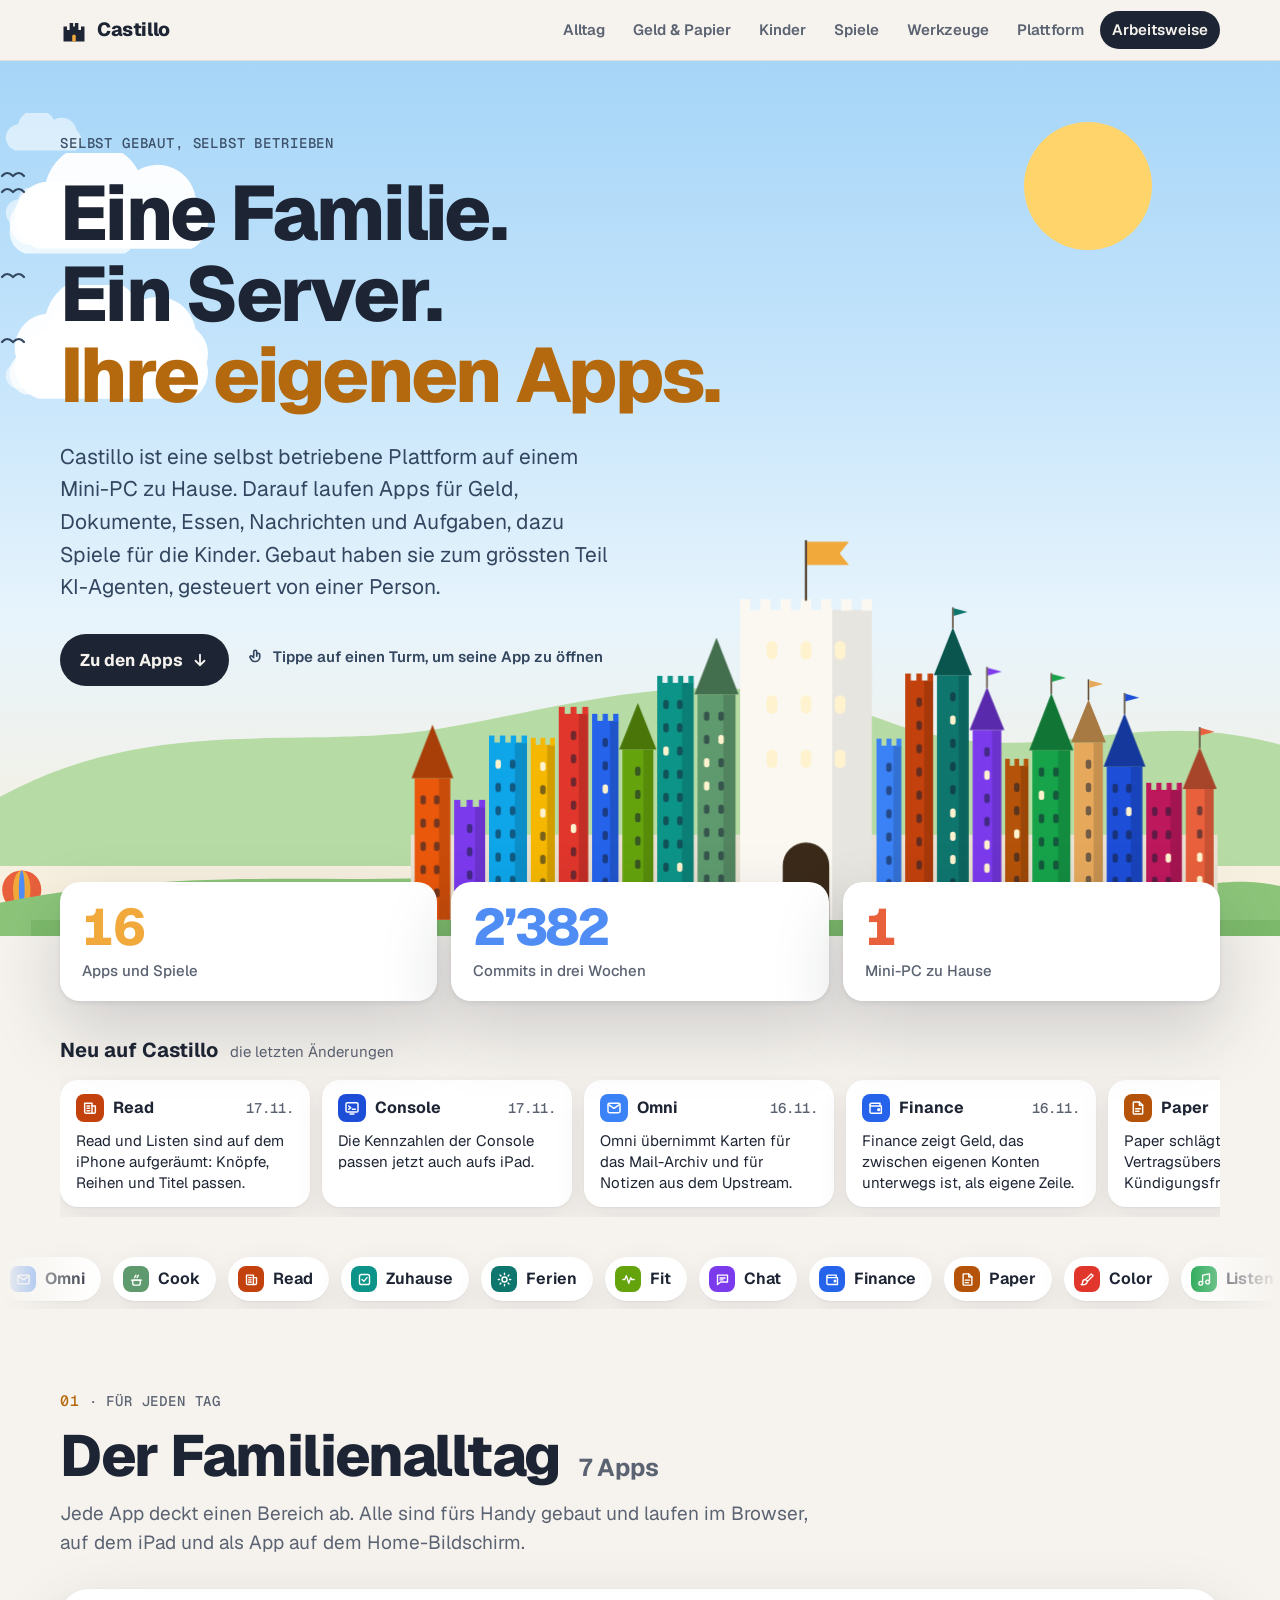
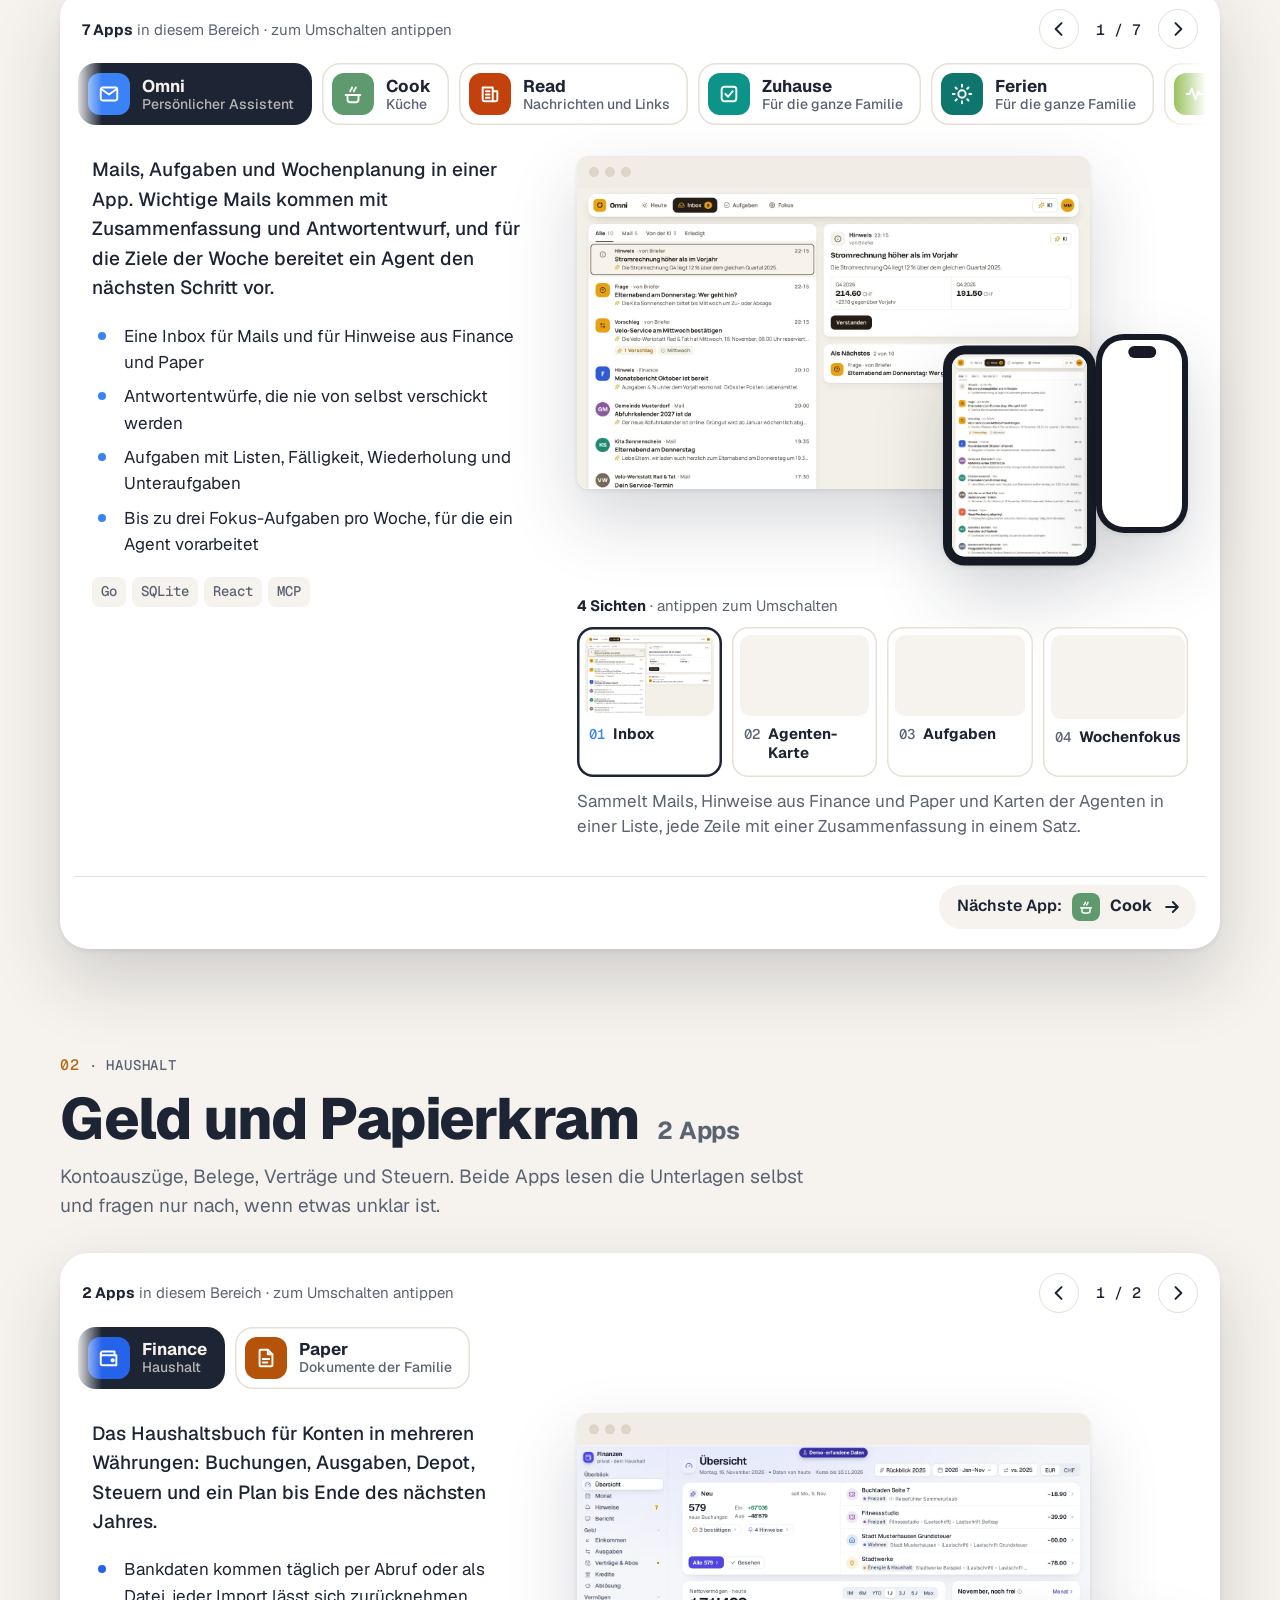
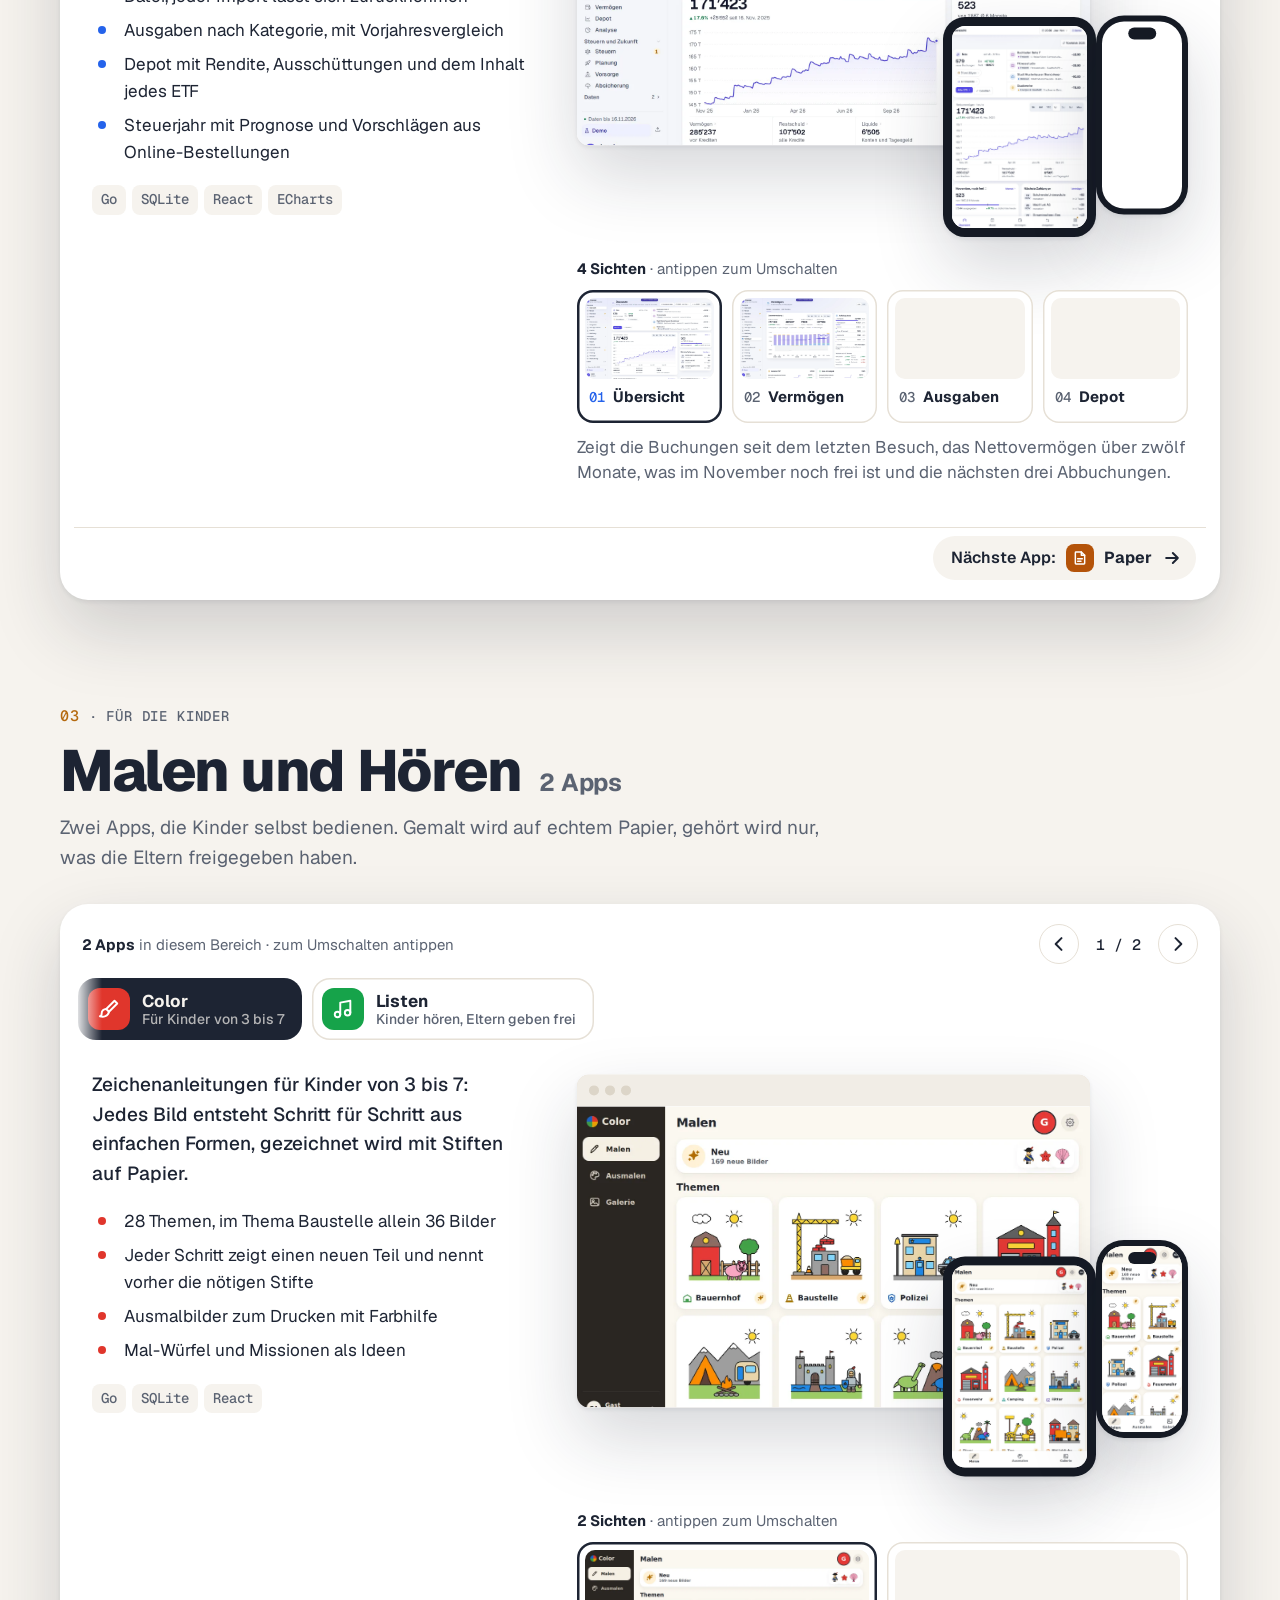
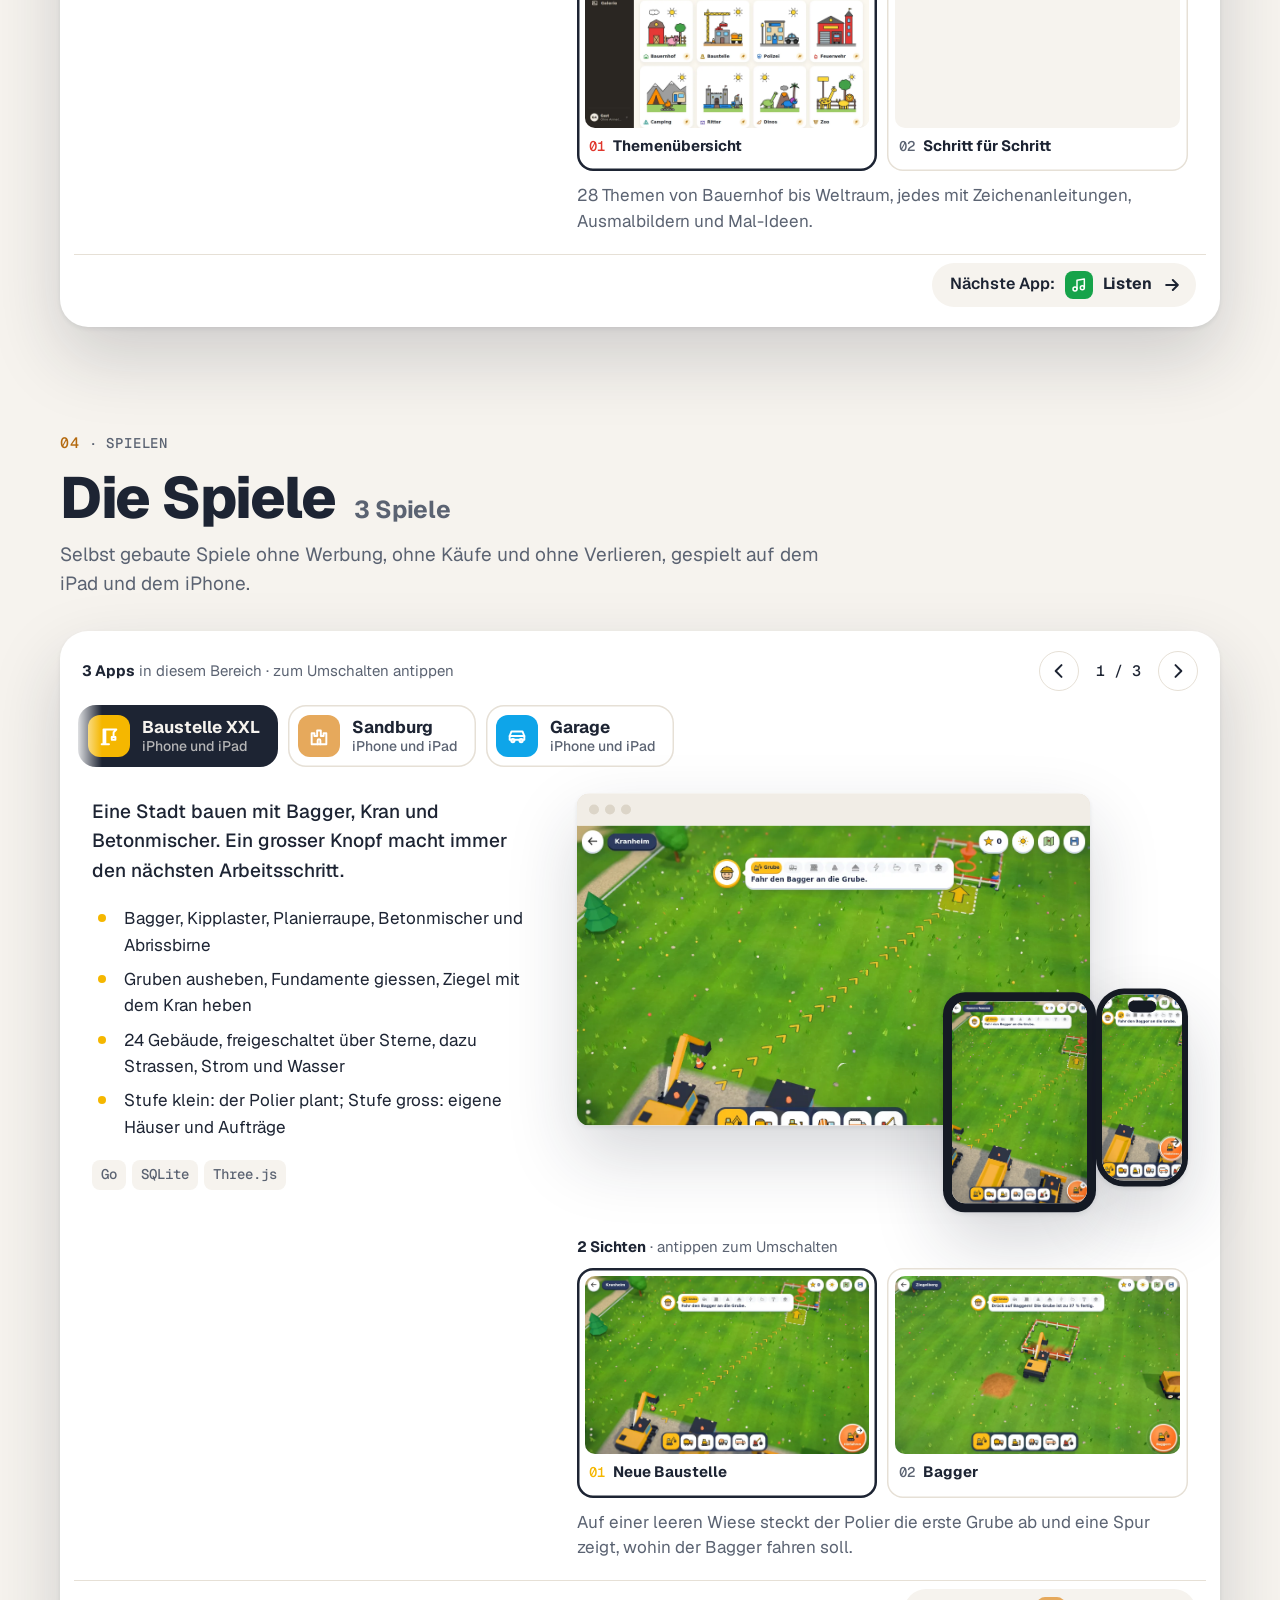
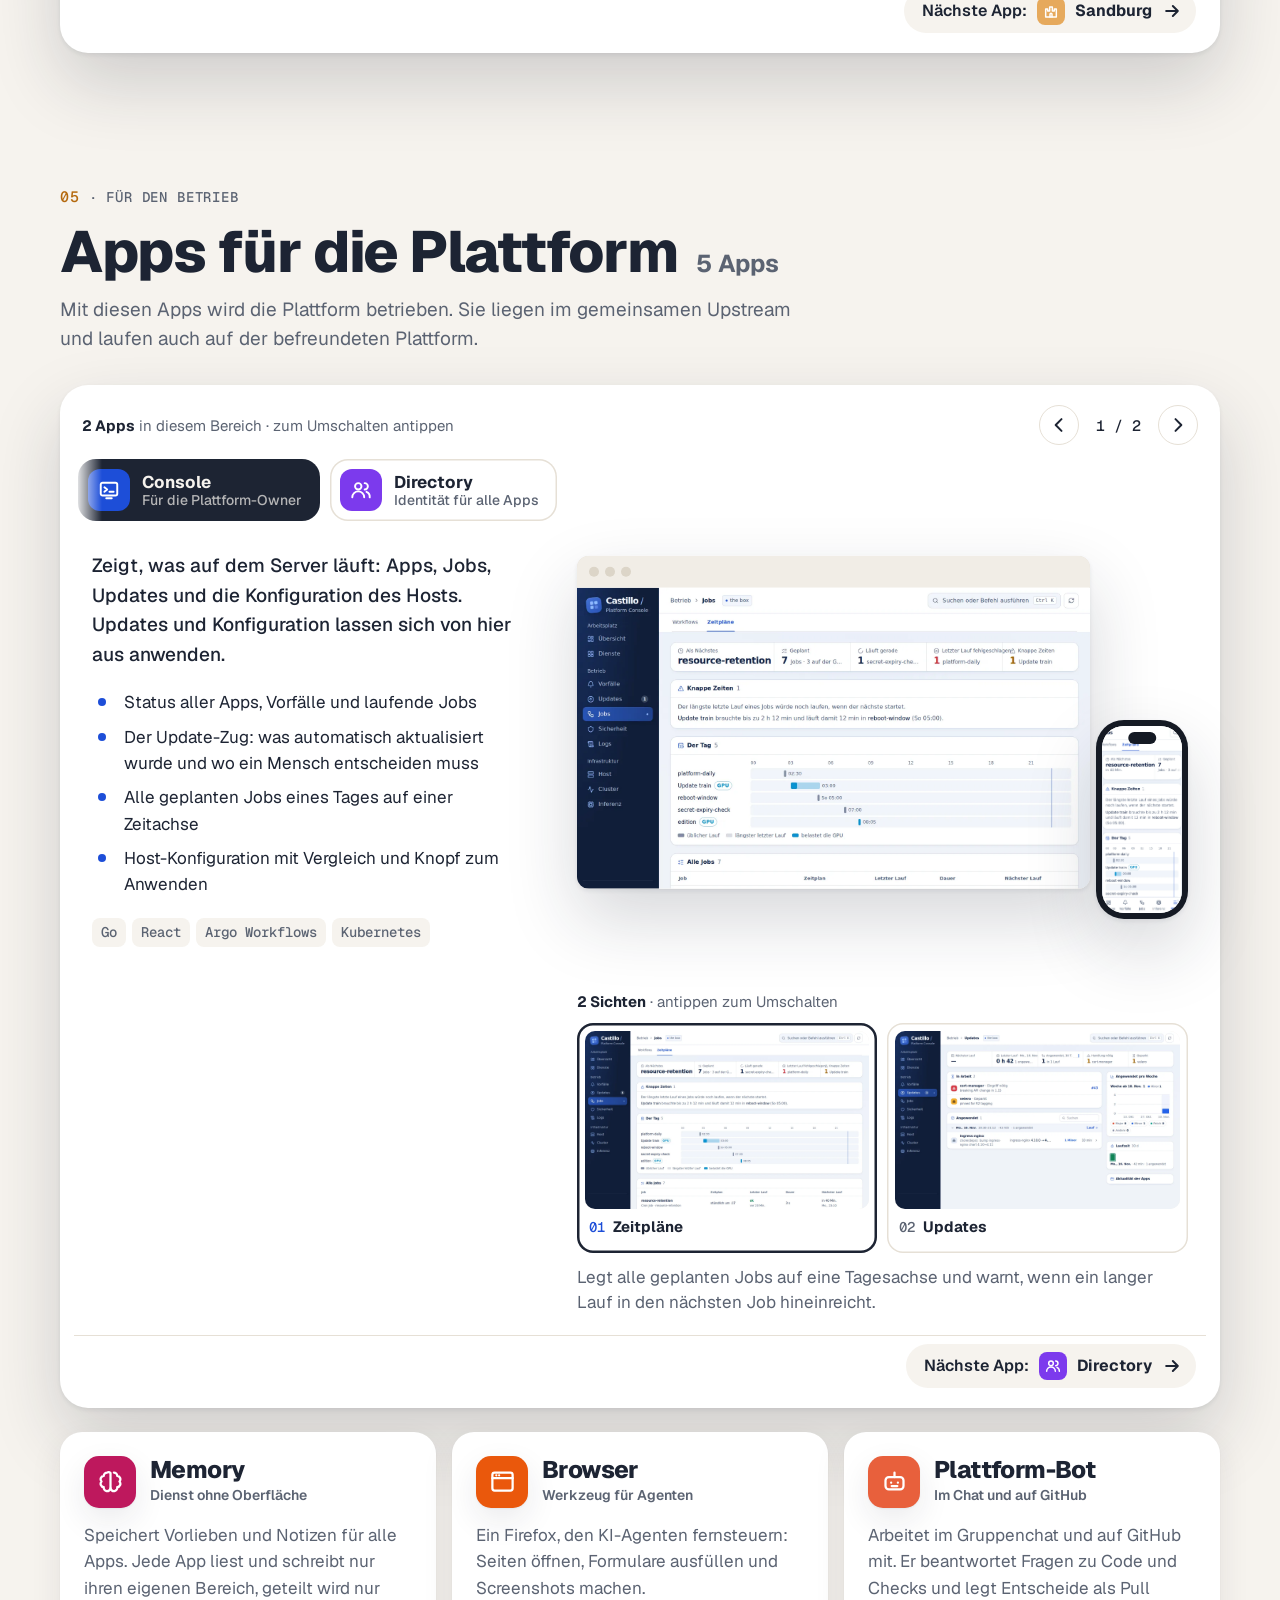
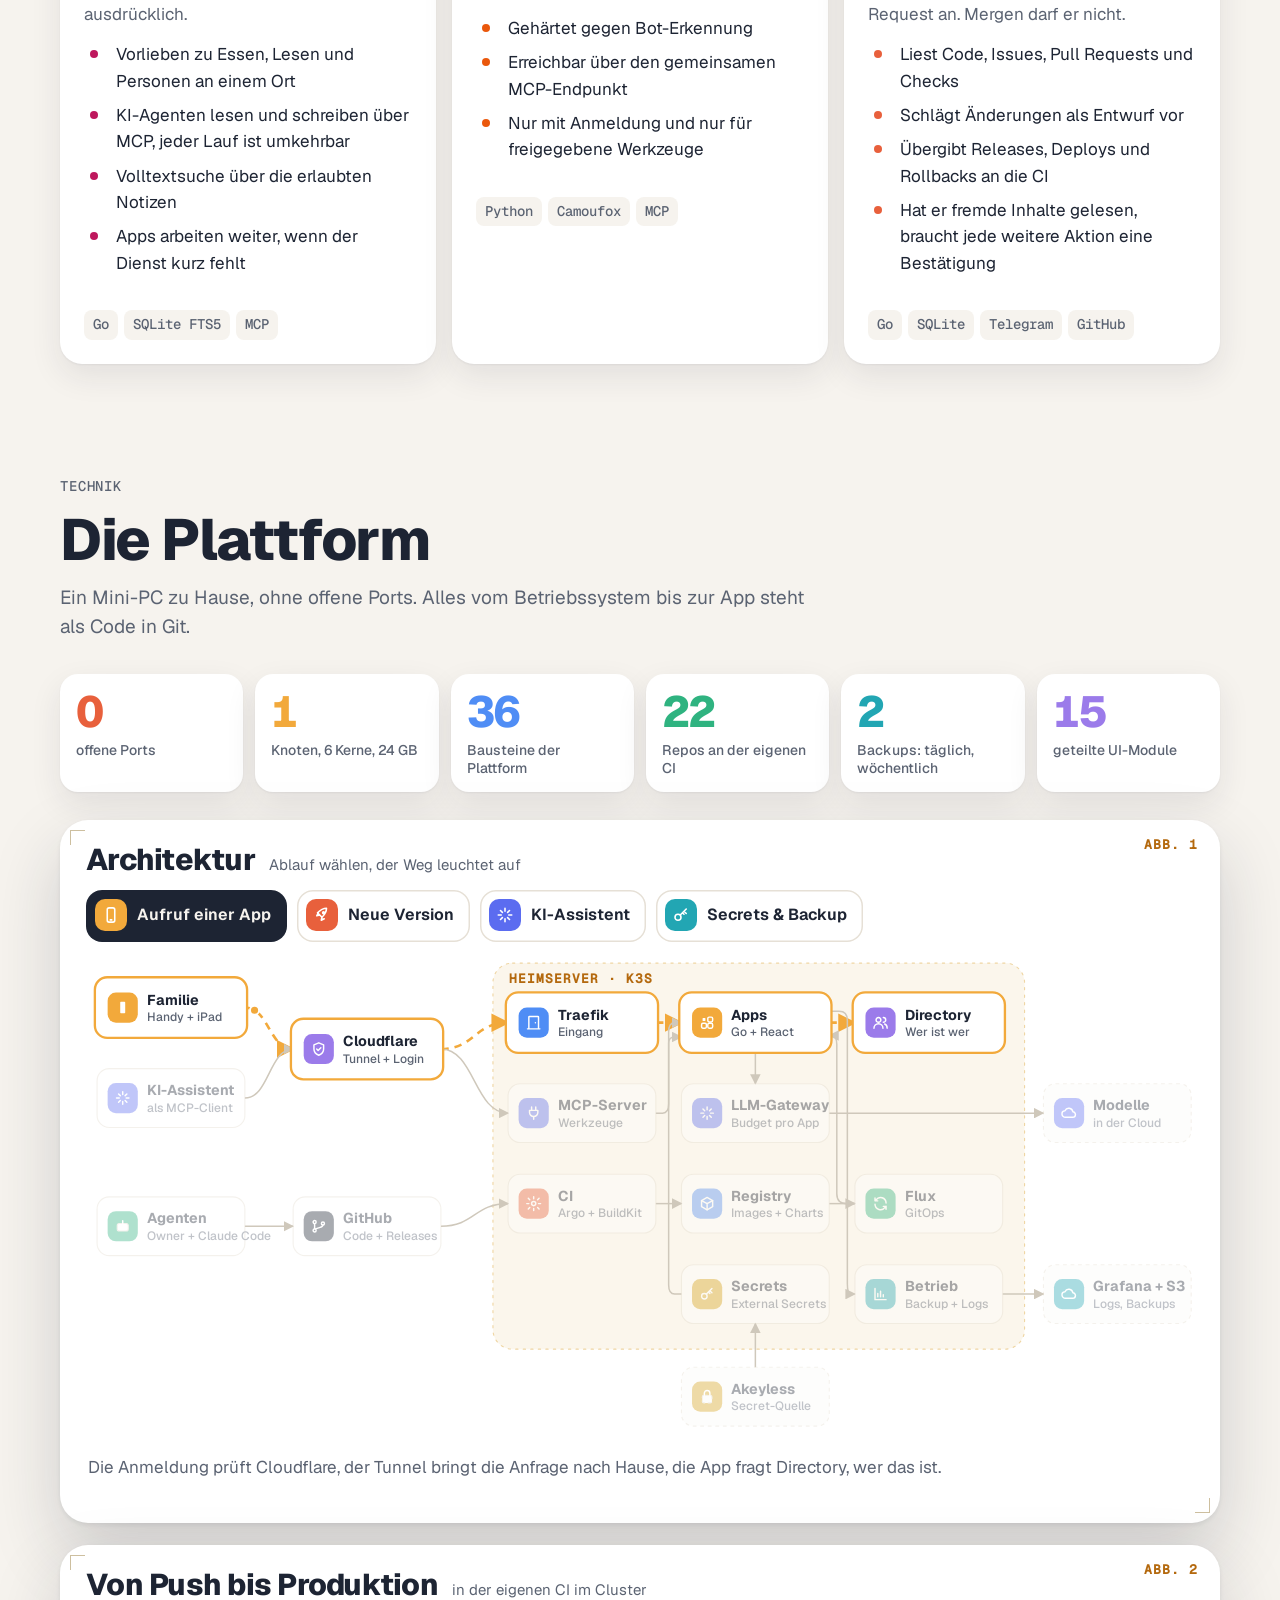
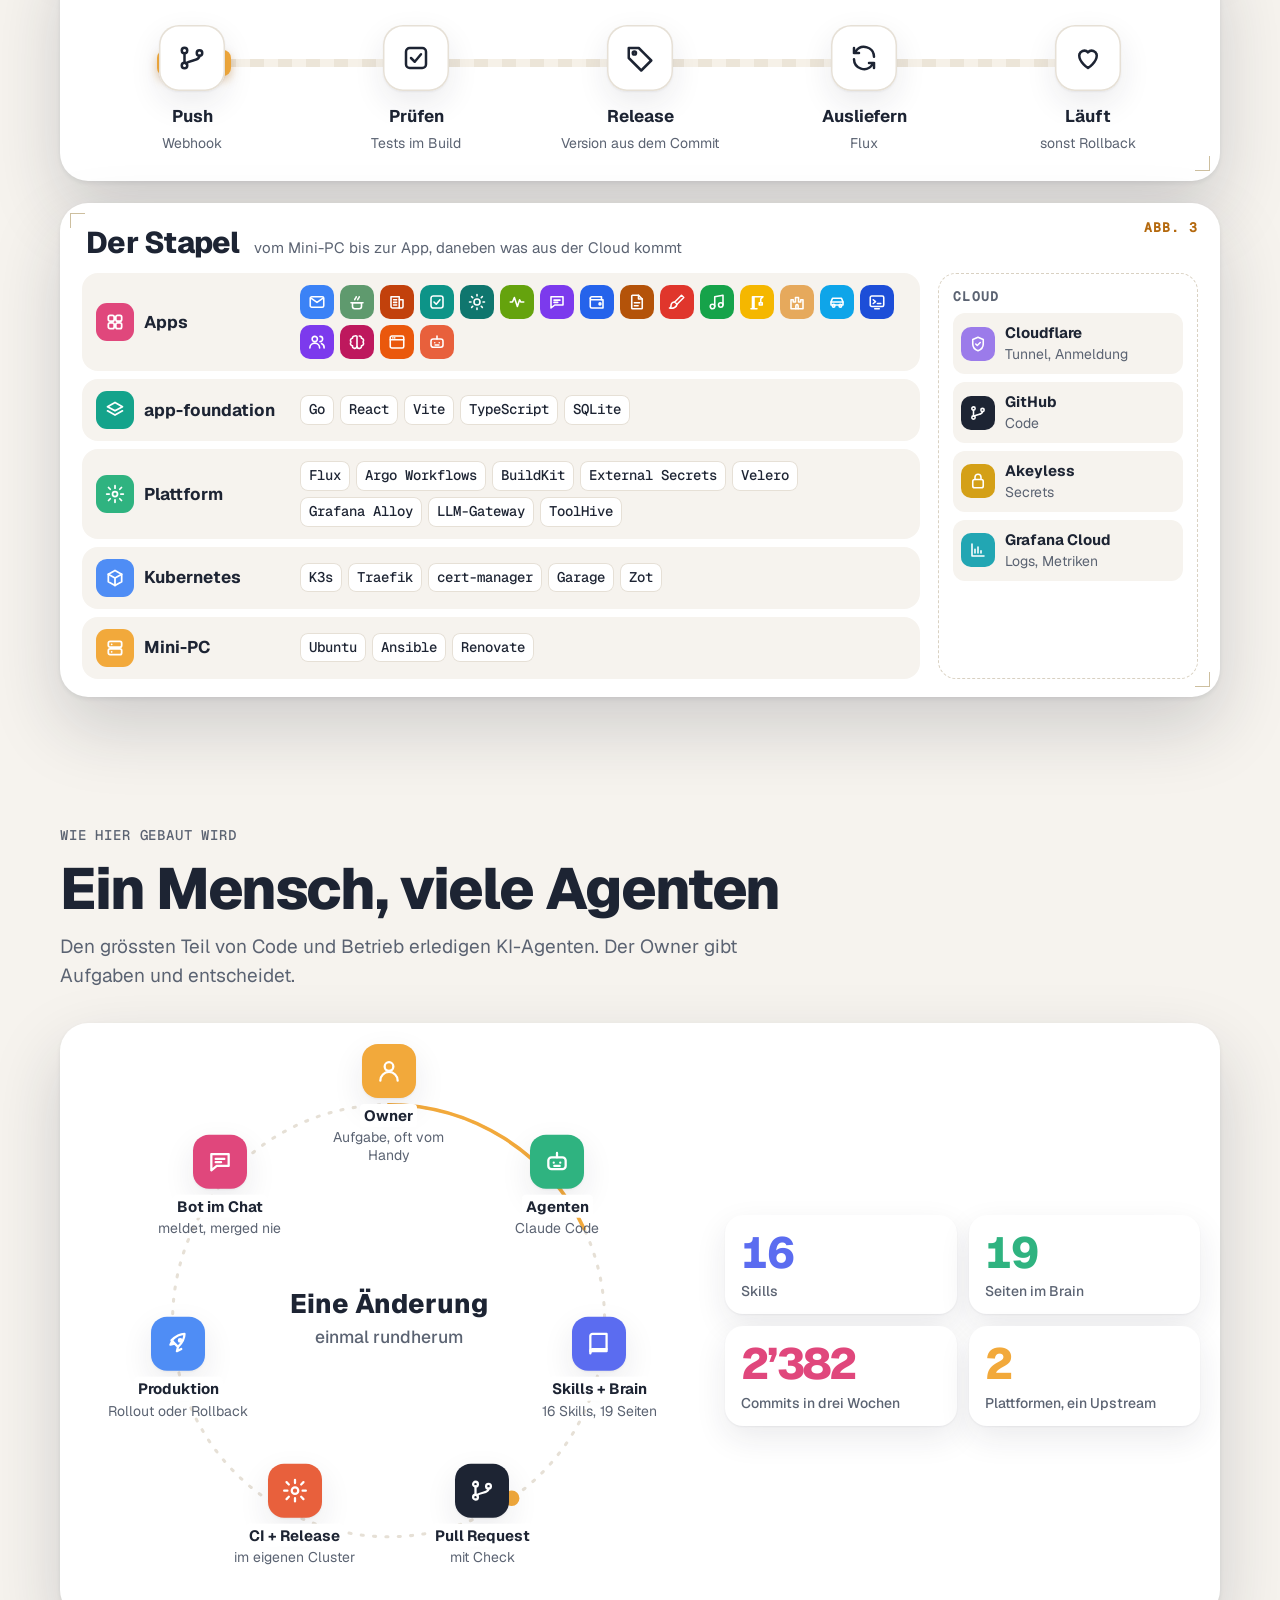
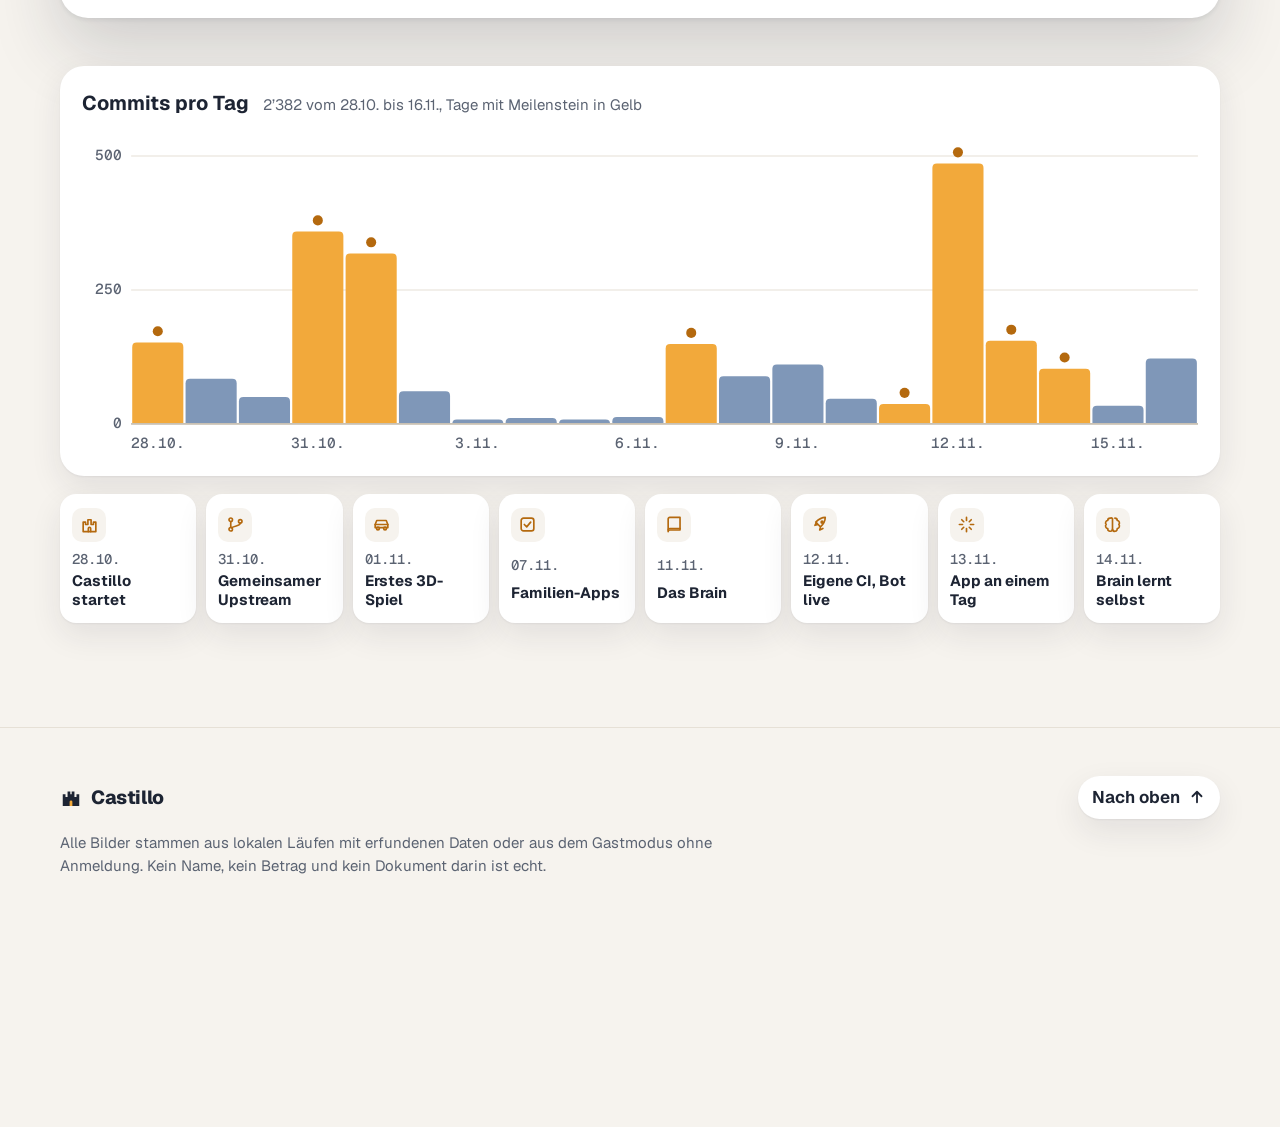
==== commit 088f20ec: "Review-Runde 2 und Recherche: Neu auf Castillo, View Transitions, Abbildungs-Rahmen, lesbare Archite" ====
--- a/index.html
+++ b/index.html
@@ -40,13 +40,15 @@
       <div class="castle" id="castle"></div>
     </div>
     <div class="wrap hero-text">
-      <p class="kicker">Eine eigene Plattform auf einem Mini-PC</p>
+      <p class="kicker">Selbst gebaut, selbst betrieben</p>
       <h1><span class="line">Eine Familie.</span><span class="line">Ein Server.</span><span class="line sun">Ihre eigenen Apps.</span></h1>
       <p class="lead">Castillo ist eine selbst betriebene Plattform auf einem Mini-PC zu Hause. Darauf laufen Apps für Geld, Dokumente, Essen, Nachrichten und Aufgaben, dazu Spiele für die Kinder. Gebaut haben sie zum grössten Teil KI-Agenten, gesteuert von einer Person.</p>
       <a class="cta" href="#apps">Zu den Apps <svg viewBox="0 0 24 24" aria-hidden="true"><path d="M12 5v14M6 13l6 6 6-6"/></svg></a>
+      <span class="tower-hint"><svg viewBox="0 0 24 24" aria-hidden="true"><path d="M9 11V5a2 2 0 0 1 4 0v6M13 9a2 2 0 0 1 4 0v3a6 6 0 0 1-6 6h-1a5 5 0 0 1-4.5-2.8L4 12.5a1.6 1.6 0 0 1 2.7-1.6L9 13"/></svg>Tippe auf einen Turm, um seine App zu öffnen</span>
     </div>
   </section>
   <div class="wrap stats-wrap"><div class="stats" id="stats"></div></div>
+  <section class="wrap news reveal" id="neu" aria-label="Neu auf Castillo"></section>
   <div class="marquee" aria-hidden="true"><div class="track" id="marquee"></div><div class="track rev" id="marquee2"></div></div>
 
   <div id="apps"><div id="groups"></div></div>
@@ -54,7 +56,7 @@
   <section class="platform" id="plattform">
     <div class="wrap">
       <div class="section-head reveal">
-        <p class="kicker">Unter der Haube</p>
+        <p class="kicker">Technik</p>
         <h2><span class="mask"><span>Die Plattform</span></span></h2>
         <p class="sub" id="platform-lead"></p>
       </div>
@@ -81,8 +83,11 @@
 
 <footer class="foot">
   <div class="wrap foot-in">
-    <span class="logo small"><svg viewBox="0 0 32 32" aria-hidden="true"><path d="M4 29V12h4v4h3v-8h4v4h2V8h4v8h3v-4h4v17z"/><path class="door" d="M14 29v-6a2 2 0 0 1 4 0v6z"/></svg><b>Castillo</b></span>
-    <p>Alle Screenshots stammen aus lokalen Läufen mit Demo- und Beispieldaten. Kein Name, keine Zahl und kein Dokument darin ist echt.</p>
+    <div class="foot-top">
+      <span class="logo small"><svg viewBox="0 0 32 32" aria-hidden="true"><path d="M4 29V12h4v4h3v-8h4v4h2V8h4v8h3v-4h4v17z"/><path class="door" d="M14 29v-6a2 2 0 0 1 4 0v6z"/></svg><b>Castillo</b></span>
+      <a class="totop" href="#top">Nach oben <svg viewBox="0 0 24 24" aria-hidden="true"><path d="M12 19V5M6 11l6-6 6 6"/></svg></a>
+    </div>
+    <p>Alle Bilder stammen aus lokalen Läufen mit erfundenen Daten oder aus dem Gastmodus ohne Anmeldung. Kein Name, kein Betrag und kein Dokument darin ist echt.</p>
   </div>
 </footer>
 
--- a/style.css
+++ b/style.css
@@ -28,7 +28,7 @@
 .kicker { font-family: var(--mono); font-size: 14px; letter-spacing: 0.06em; text-transform: uppercase; color: var(--muted); }
 
 /* Top bar: logo and the section chips; on a phone a menu button opens the list instead */
-.top { position: sticky; top: 0; z-index: 20; background: color-mix(in srgb, var(--page) 86%, transparent); backdrop-filter: saturate(1.4) blur(10px); border-bottom: 1px solid var(--line); }
+.top { position: sticky; top: 0; z-index: 20; background: var(--page); border-bottom: 1px solid var(--line); }
 .top-in { display: flex; align-items: center; gap: 18px; height: 60px; }
 .logo { display: inline-flex; align-items: center; gap: 9px; text-decoration: none; flex: none; }
 .logo svg { width: 28px; height: 28px; fill: var(--ink); }
@@ -54,8 +54,8 @@
   background: linear-gradient(180deg, #9fd2f7 0%, #c4e4fb 38%, #e7f4fc 66%, #fbefd9 100%); }
 .sky { position: absolute; inset: 0; z-index: -1; pointer-events: none; }
 .sky .castle { pointer-events: auto; }
-.sunball { position: absolute; right: 10%; top: 13%; width: clamp(80px, 10vw, 150px); aspect-ratio: 1; border-radius: 50%; background: #ffd56b; box-shadow: 0 0 0 14px rgb(255 213 107 / 28%), 0 0 0 34px rgb(255 213 107 / 14%); animation: breathe 6s ease-in-out infinite; }
-@keyframes breathe { 50% { box-shadow: 0 0 0 20px rgb(255 213 107 / 24%), 0 0 0 46px rgb(255 213 107 / 10%); } }
+.sunball { position: absolute; right: 10%; top: 13%; width: clamp(80px, 10vw, 150px); aspect-ratio: 1; border-radius: 50%; background: #ffd56b; animation: breathe 6s ease-in-out infinite; }
+@keyframes breathe { 50% { transform: scale(1.04); } }
 .clouds { position: absolute; inset: 0; }
 .cloud { position: absolute; left: 0; top: var(--y); width: var(--w); fill: #fff; opacity: var(--o); animation: drift var(--t) linear infinite; animation-delay: var(--d); }
 @keyframes drift { from { transform: translateX(-30vw); } to { transform: translateX(115vw); } }
@@ -103,7 +103,7 @@
 .cta svg { width: 18px; height: 18px; fill: none; stroke: currentColor; stroke-width: 2.4; stroke-linecap: round; }
 
 .stats-wrap { position: relative; z-index: 2; margin-top: -54px; }
-.stats { display: grid; grid-template-columns: repeat(4, minmax(0, 1fr)); gap: 14px; }
+.stats { display: grid; grid-template-columns: repeat(3, minmax(0, 1fr)); gap: 14px; }
 .stat { background: var(--sheet); border-radius: 20px; padding: 20px 22px; box-shadow: var(--shadow-lg); }
 .stat b { display: block; font-size: clamp(34px, 4vw, 52px); font-weight: 800; letter-spacing: -0.04em; font-variant-numeric: tabular-nums; line-height: 1; color: var(--c, var(--ink)); }
 .stat span { display: block; font-size: 15px; line-height: 1.35; color: var(--muted); font-weight: 500; margin-top: 8px; }
@@ -307,7 +307,9 @@
   .castle { width: 220vw; }
   .stats-wrap { margin-top: -36px; }
   .stat { padding: 16px; }
-  .stats { grid-template-columns: repeat(2, minmax(0, 1fr)); }
+  .stats { grid-template-columns: repeat(3, minmax(0, 1fr)); gap: 8px; }
+  .stat b { font-size: 28px; }
+  .stat span { font-size: 14px; }
   .group { padding-block: 56px 8px; }
   .explorer { border-radius: 22px; padding: 8px; margin-inline: -8px; }
   .picker button { padding: 6px 12px 6px 6px; font-size: 15px; }
@@ -380,7 +382,7 @@
 
 /* ---------- More motion (all off under reduced motion) ---------- */
 /* Scroll progress along the top edge */
-.progress { position: fixed; top: 0; left: 0; right: 0; height: 3px; z-index: 40; background: linear-gradient(90deg, #4f8df5, #2fb380, var(--sun), #e8603c); transform-origin: left; transform: scaleX(0); pointer-events: none; }
+.progress { position: fixed; top: 0; left: 0; right: 0; height: 3px; z-index: 40; background: var(--sun); transform-origin: left; transform: scaleX(0); pointer-events: none; }
 
 /* A balloon in the castle's colours rises slowly across the sky */
 .balloon { position: absolute; left: 0; bottom: 0; width: clamp(34px, 3.4vw, 54px); animation: balloon 70s linear infinite; animation-delay: -18s; }
@@ -526,7 +528,7 @@
 .board { overflow-x: auto; }
 .board svg { display: block; width: 100%; min-width: 860px; height: auto; }
 .homebox { fill: #fbf6ec; stroke: #efd6a4; stroke-width: 1.5; stroke-dasharray: 3 7; stroke-linecap: round; }
-.hb { font: 700 14px var(--mono); fill: var(--sun-ink); letter-spacing: .08em; }
+.hb { font: 700 17px var(--mono); fill: var(--sun-ink); letter-spacing: .08em; }
 .aedge { fill: none; stroke: #cfc8bb; stroke-width: 2; transition: stroke .4s, stroke-width .4s, opacity .4s; }
 .aedge.on { stroke: var(--fc); stroke-width: 3.5; stroke-dasharray: 10 8; animation: dash 1s linear infinite; }
 @keyframes dash { to { stroke-dashoffset: -18; } }
@@ -534,8 +536,8 @@
 .anode.cloud rect:first-child { stroke-dasharray: 5 5; fill: #fcfbf8; }
 .anode .ic { fill: var(--c); }
 .anode .ig { color: #fff; fill: none; stroke: #fff; stroke-width: 2.1; stroke-linecap: round; stroke-linejoin: round; }
-.anode .nt { font: 700 17px var(--sans); fill: var(--ink); }
-.anode .ns { font: 500 13.5px var(--sans); fill: var(--muted); }
+.anode .nt { font: 700 19px var(--sans); fill: var(--ink); }
+.anode .ns { font: 500 16px var(--sans); fill: var(--muted); }
 .anode { transition: opacity .4s; }
 .anode.off { opacity: .38; }
 .anode.on rect:first-child { stroke: var(--fc); stroke-width: 3; transform: scale(1.03); }
@@ -581,12 +583,12 @@
 .cl i { grid-row: span 2; width: 34px; height: 34px; border-radius: 10px; background: var(--c); color: #fff; display: grid; place-items: center; }
 .cl i svg { width: 18px; height: 18px; fill: none; stroke: currentColor; stroke-width: 2.1; stroke-linecap: round; stroke-linejoin: round; }
 .cl b { font-size: 15px; }
-.cl span { font-size: 13.5px; color: var(--muted); grid-column: 2; }
+.cl span { font-size: 14px; color: var(--muted); grid-column: 2; }
 
 /* The loop of a change: an orb circles, each station lights up as it passes */
 .loop-wrap { display: grid; grid-template-columns: minmax(0, 1.3fr) minmax(0, 1fr); gap: 28px; align-items: center; background: var(--sheet); border-radius: 28px; box-shadow: var(--shadow-lg); padding: 20px; }
 .loop { position: relative; aspect-ratio: 600 / 540; }
-.loop svg { position: absolute; inset: 0; width: 100%; height: 100%; }
+.loop > svg { position: absolute; inset: 0; width: 100%; height: 100%; }
 .ring { fill: none; stroke: var(--line); stroke-width: 3; stroke-dasharray: 2 10; stroke-linecap: round; }
 .ring-run { fill: none; stroke: var(--sun); stroke-width: 3.5; stroke-dasharray: 18 82; stroke-linecap: round; animation: run 14s linear infinite; }
 @keyframes run { from { stroke-dashoffset: 18; } to { stroke-dashoffset: -82; } }
@@ -596,9 +598,9 @@
 .lnode { position: absolute; left: var(--x); top: var(--y); translate: -50% -50%; display: grid; justify-items: center; text-align: center; width: 150px; gap: 2px; }
 .lnode i { width: 54px; height: 54px; border-radius: 16px; background: var(--c); color: #fff; display: grid; place-items: center; box-shadow: var(--shadow); animation: lpulse var(--dur) linear infinite; animation-delay: var(--d); }
 .lnode i svg { width: 26px; height: 26px; fill: none; stroke: currentColor; stroke-width: 2.1; stroke-linecap: round; stroke-linejoin: round; }
-@keyframes lpulse { 0% { transform: scale(1.18); box-shadow: 0 0 0 6px rgb(242 169 59 / 35%), var(--shadow-lg); } 9% { transform: scale(1); box-shadow: var(--shadow); } 100% { transform: scale(1); } }
+@keyframes lpulse { 0% { transform: scale(1.2); } 9% { transform: scale(1); } 100% { transform: scale(1); } }
 .lnode b { font-size: 15px; margin-top: 4px; background: var(--sheet); padding: 0 4px; border-radius: 4px; }
-.lnode span { font-size: 13px; color: var(--muted); line-height: 1.25; }
+.lnode span { font-size: 14px; color: var(--muted); line-height: 1.25; }
 .loop-figs { display: grid; grid-template-columns: 1fr 1fr; gap: 12px; }
 
 /* Milestones in a row */
@@ -662,3 +664,63 @@
   .lnode b { font-size: 13px; }
 }
 @media (prefers-reduced-motion: reduce) { .flow-steps ol::after { animation: none; } }
+
+/* Scroll hint under the hero button */
+.scroll-hint { display: block; width: 26px; height: 42px; margin-top: 26px; border-radius: 14px; box-shadow: inset 0 0 0 2px #33465f; position: relative; opacity: 0; animation: up .9s .8s var(--ease) forwards; }
+.scroll-hint span { position: absolute; left: 50%; top: 8px; width: 4px; height: 8px; margin-left: -2px; border-radius: 2px; background: #33465f; animation: wheel 1.8s ease-in-out infinite; }
+@keyframes wheel { 0% { transform: translateY(0); opacity: 1; } 70% { transform: translateY(14px); opacity: 0; } 100% { transform: translateY(0); opacity: 0; } }
+
+/* Footer */
+.foot-top { display: flex; align-items: center; justify-content: space-between; gap: 16px; }
+.totop { display: inline-flex; align-items: center; gap: 8px; font-weight: 650; text-decoration: none; padding: 8px 14px; border-radius: 999px; background: var(--sheet); box-shadow: var(--shadow); transition: transform .25s var(--ease); }
+.totop:hover { transform: translateY(-3px); }
+.totop svg { width: 18px; height: 18px; fill: none; stroke: currentColor; stroke-width: 2.4; stroke-linecap: round; stroke-linejoin: round; }
+@media (prefers-reduced-motion: reduce) { .scroll-hint { opacity: 1; animation: none; } .scroll-hint span { animation: none; } }
+
+/* Review round 2 */
+.app { transition: none; }
+.app.on { transition: opacity .5s ease; }
+.track.rev { display: none; }
+.picker-wrap::before { content: ""; position: absolute; top: 0; left: 0; bottom: 0; width: 28px; z-index: 2; background: linear-gradient(270deg, transparent, var(--sheet)); pointer-events: none; }
+.picker-wrap::after { z-index: 2; }
+.tower-hint { display: inline-flex; align-items: center; gap: 8px; margin-top: 18px; margin-left: 14px; font-size: 15px; font-weight: 600; color: #33465f; opacity: 0; animation: up .9s .9s var(--ease) forwards; }
+.tower-hint svg { width: 18px; height: 18px; fill: none; stroke: currentColor; stroke-width: 2.2; stroke-linecap: round; stroke-linejoin: round; }
+.token { width: auto; height: 26px; margin-top: -13px; padding: 0 9px; border-radius: 8px; font: 600 14px var(--mono); color: #3a2405; display: grid; place-items: center; translate: -50% 0; }
+@media (max-width: 640px) {
+  .views { grid-auto-flow: row; grid-template-columns: 1fr 1fr; overflow: visible; }
+  .views b { white-space: nowrap; overflow: hidden; text-overflow: ellipsis; }
+  .commits .ax { font-size: 18px; }
+  .lc2 { font-size: 22px; }
+  .tower-hint { display: none; }
+}
+@media (prefers-reduced-motion: reduce) { .tower-hint { opacity: 1; animation: none; } }
+
+/* New on Castillo: a dated row under the figures */
+.news { margin-top: 34px; }
+.news-head { display: flex; align-items: baseline; gap: 12px; margin-bottom: 10px; }
+.news-head b { font-size: 20px; }
+.news-head span { color: var(--muted); font-size: 15px; }
+.news-row { display: grid; grid-auto-flow: column; grid-auto-columns: minmax(250px, 1fr); gap: 12px; overflow-x: auto; scrollbar-width: none; padding: 4px 2px 10px; scroll-snap-type: x mandatory; }
+.news-row::-webkit-scrollbar { display: none; }
+.news-card { scroll-snap-align: start; display: grid; gap: 8px; align-content: start; padding: 14px 16px; border-radius: 18px; background: var(--sheet); box-shadow: var(--shadow); text-decoration: none; transition: transform .3s var(--ease), box-shadow .3s; }
+.news-card:hover { transform: translateY(-4px); box-shadow: var(--shadow-lg); }
+.nc-top { display: flex; align-items: center; gap: 9px; }
+.nc-top i { width: 28px; height: 28px; border-radius: 8px; background: var(--c); color: #fff; display: grid; place-items: center; flex: none; }
+.nc-top i svg { width: 16px; height: 16px; fill: none; stroke: currentColor; stroke-width: 2.2; stroke-linecap: round; stroke-linejoin: round; }
+.nc-top b { font-size: 16px; }
+.nc-top time { margin-left: auto; font: 500 14px var(--mono); color: var(--muted); }
+.nc-text { font-size: 15px; line-height: 1.4; color: var(--ink); }
+
+/* Platform drawings as figures: hairline frame with crosshair corners and a label */
+.viz { position: relative; }
+.viz::before, .viz::after { content: ""; position: absolute; width: 14px; height: 14px; border-color: #cdbf9f; border-style: solid; pointer-events: none; }
+.viz::before { top: 10px; left: 10px; border-width: 1.5px 0 0 1.5px; }
+.viz::after { bottom: 10px; right: 10px; border-width: 0 1.5px 1.5px 0; }
+.abb { position: absolute; top: 16px; right: 22px; font: 600 13px var(--mono); letter-spacing: .08em; text-transform: uppercase; color: var(--sun-ink); }
+@media (max-width: 640px) { .abb { position: static; display: block; margin: 0 4px 4px; } }
+
+/* App switch as a view transition: the old app slides out, the new one in */
+::view-transition-old(root) { animation: vt-out .28s ease both; }
+::view-transition-new(root) { animation: vt-in .38s var(--ease) both; }
+@keyframes vt-out { to { opacity: 0; } }
+@keyframes vt-in { from { opacity: 0; } }
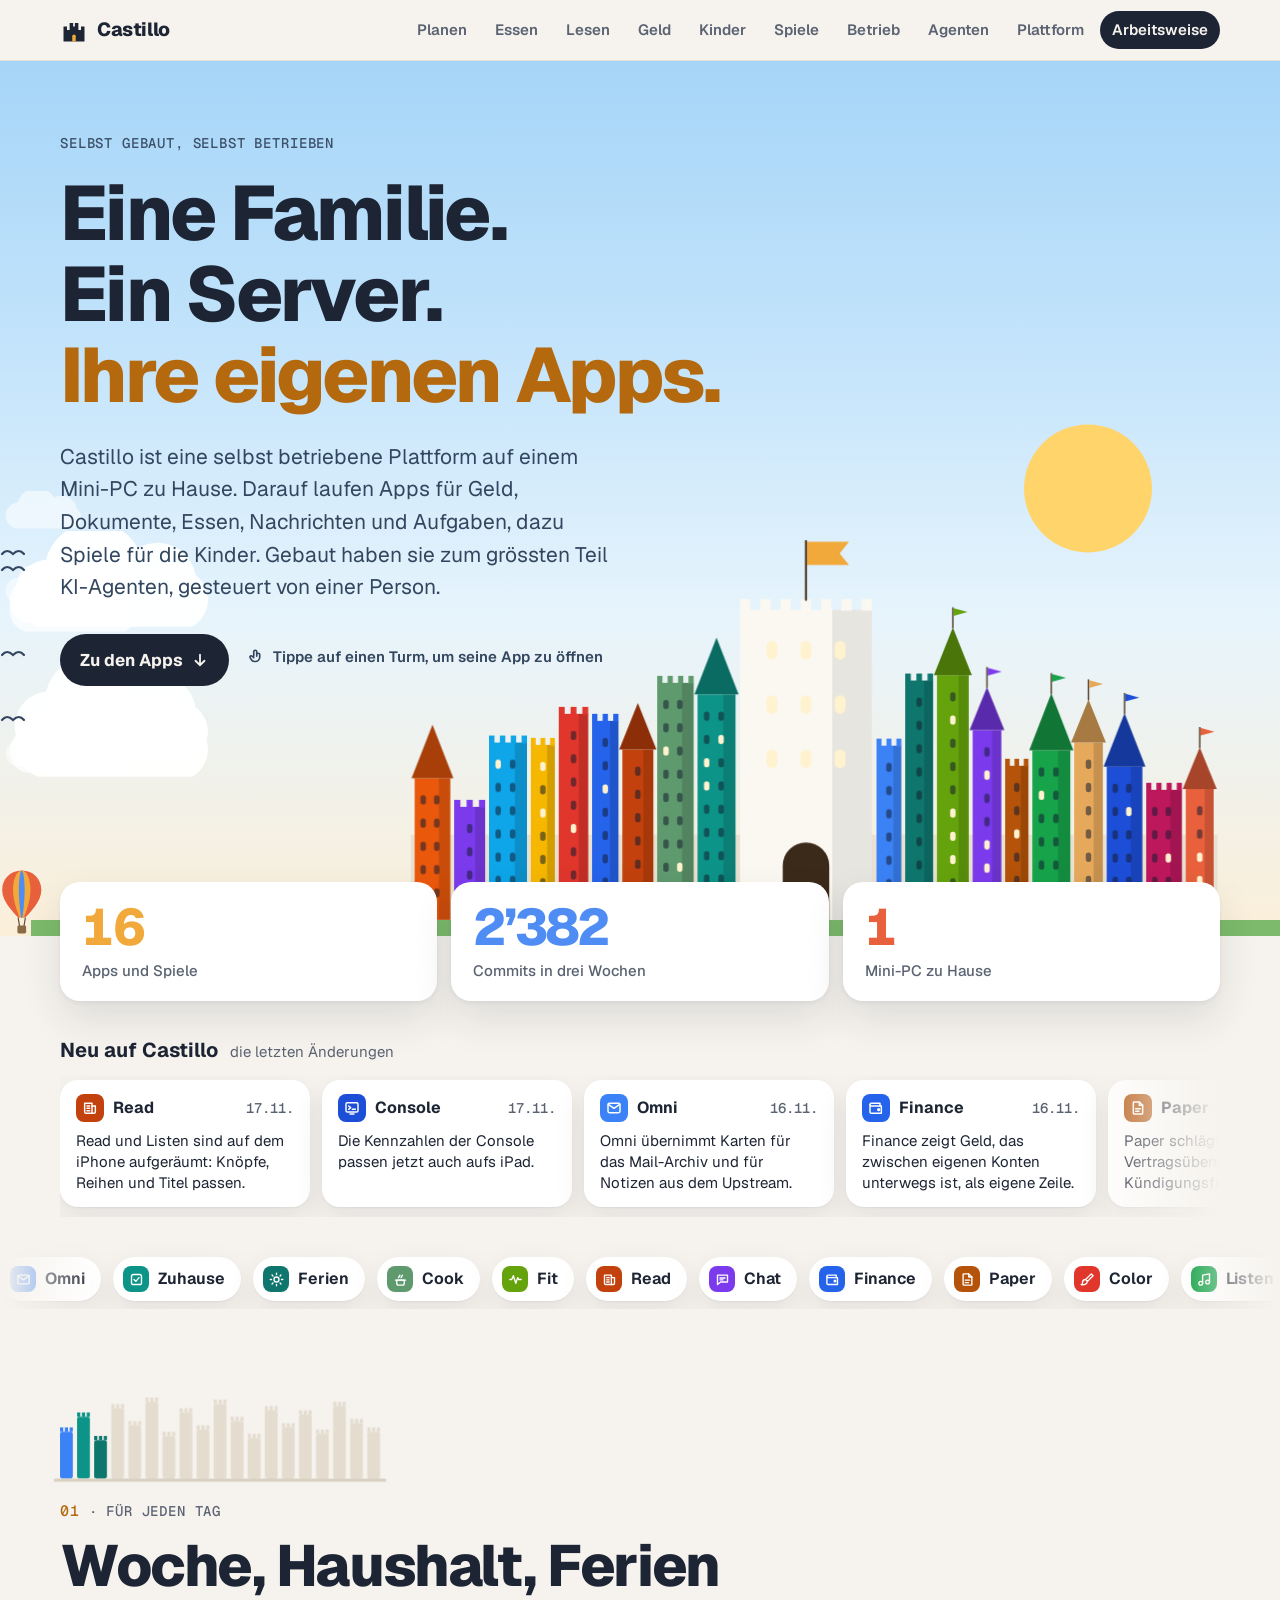
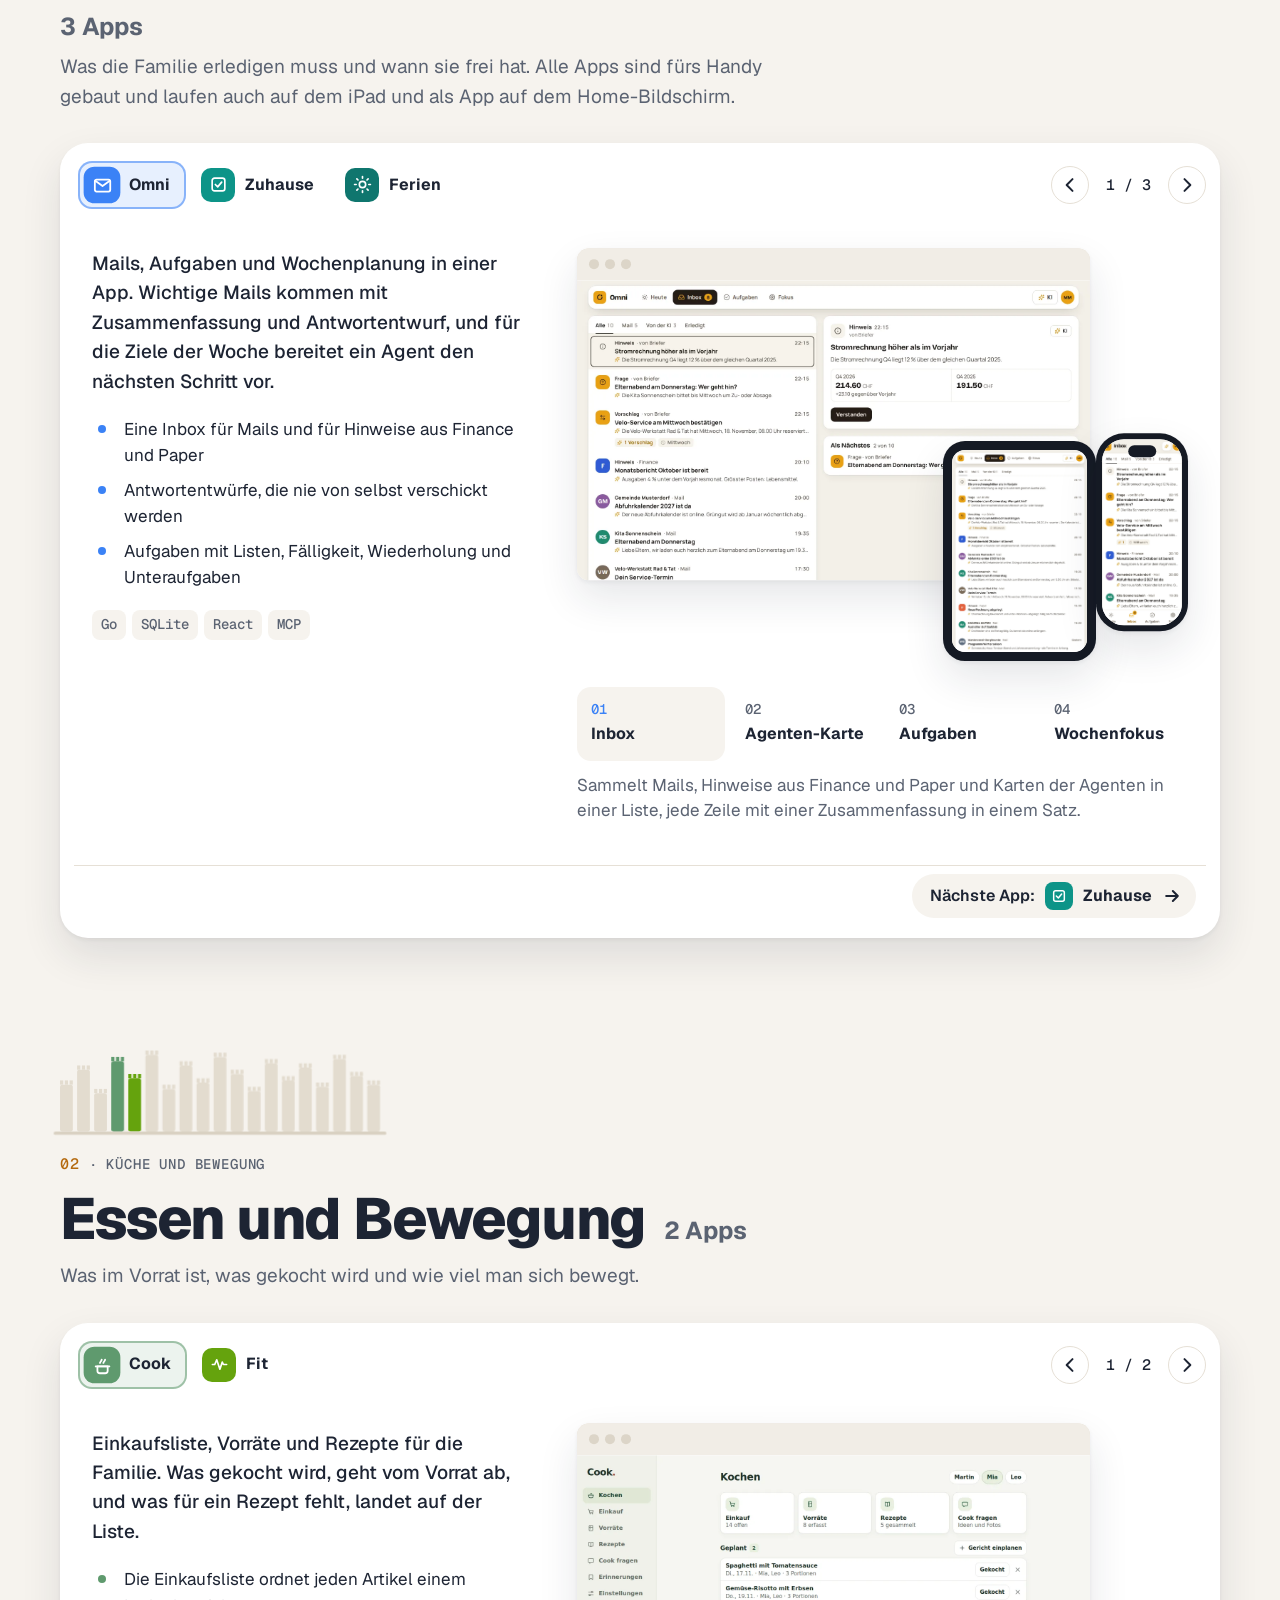
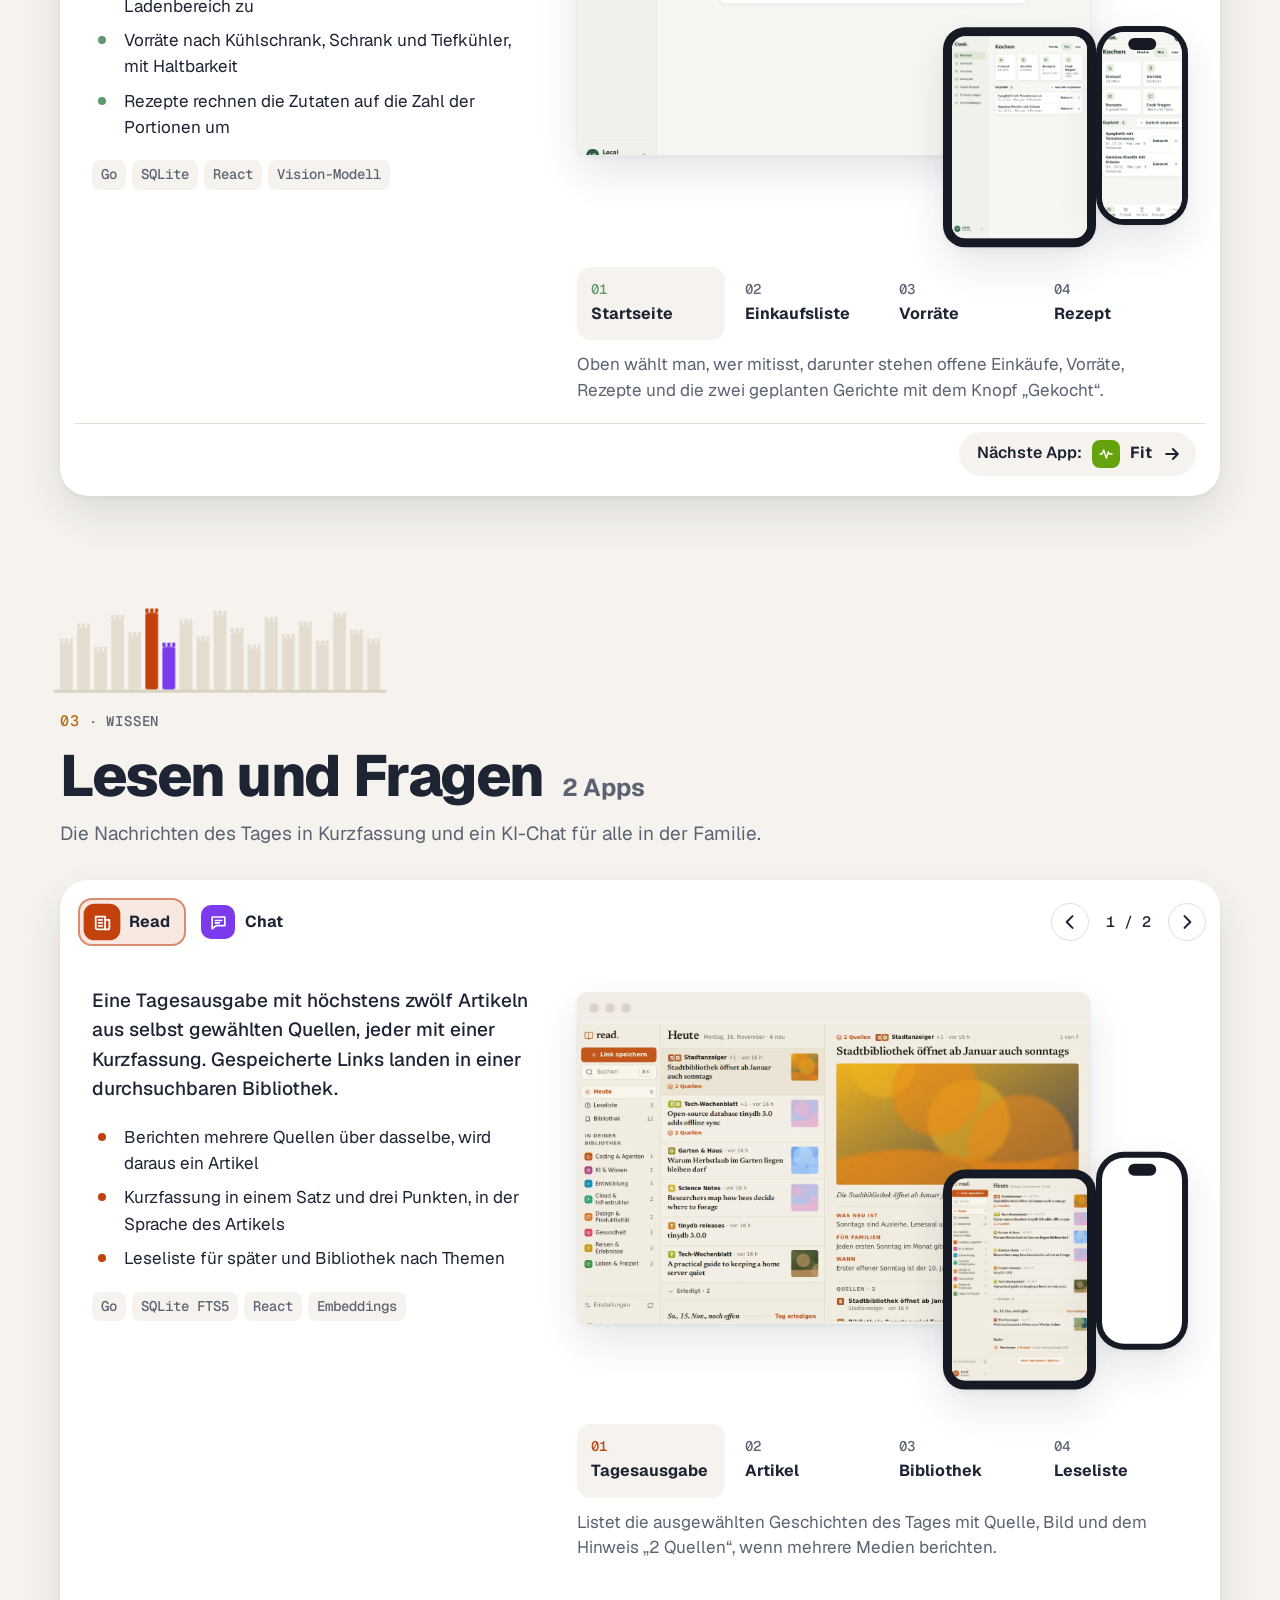
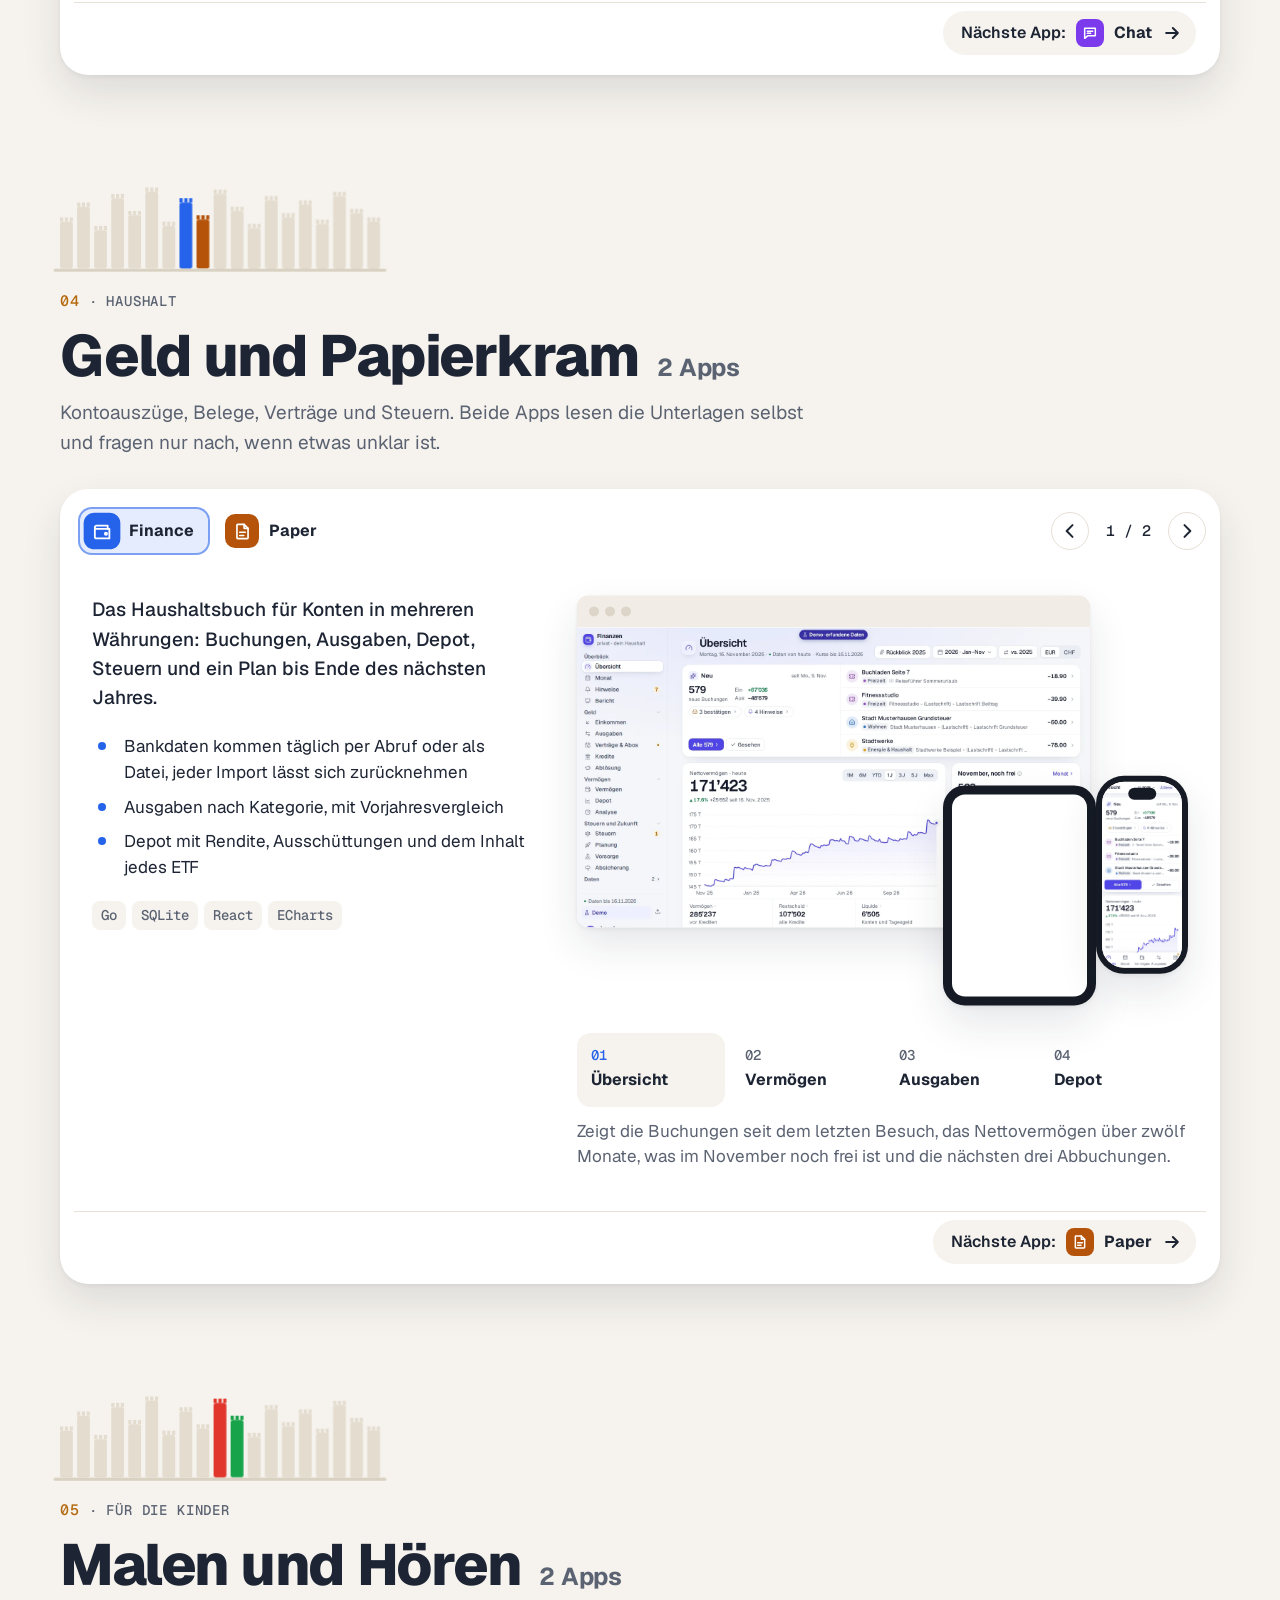
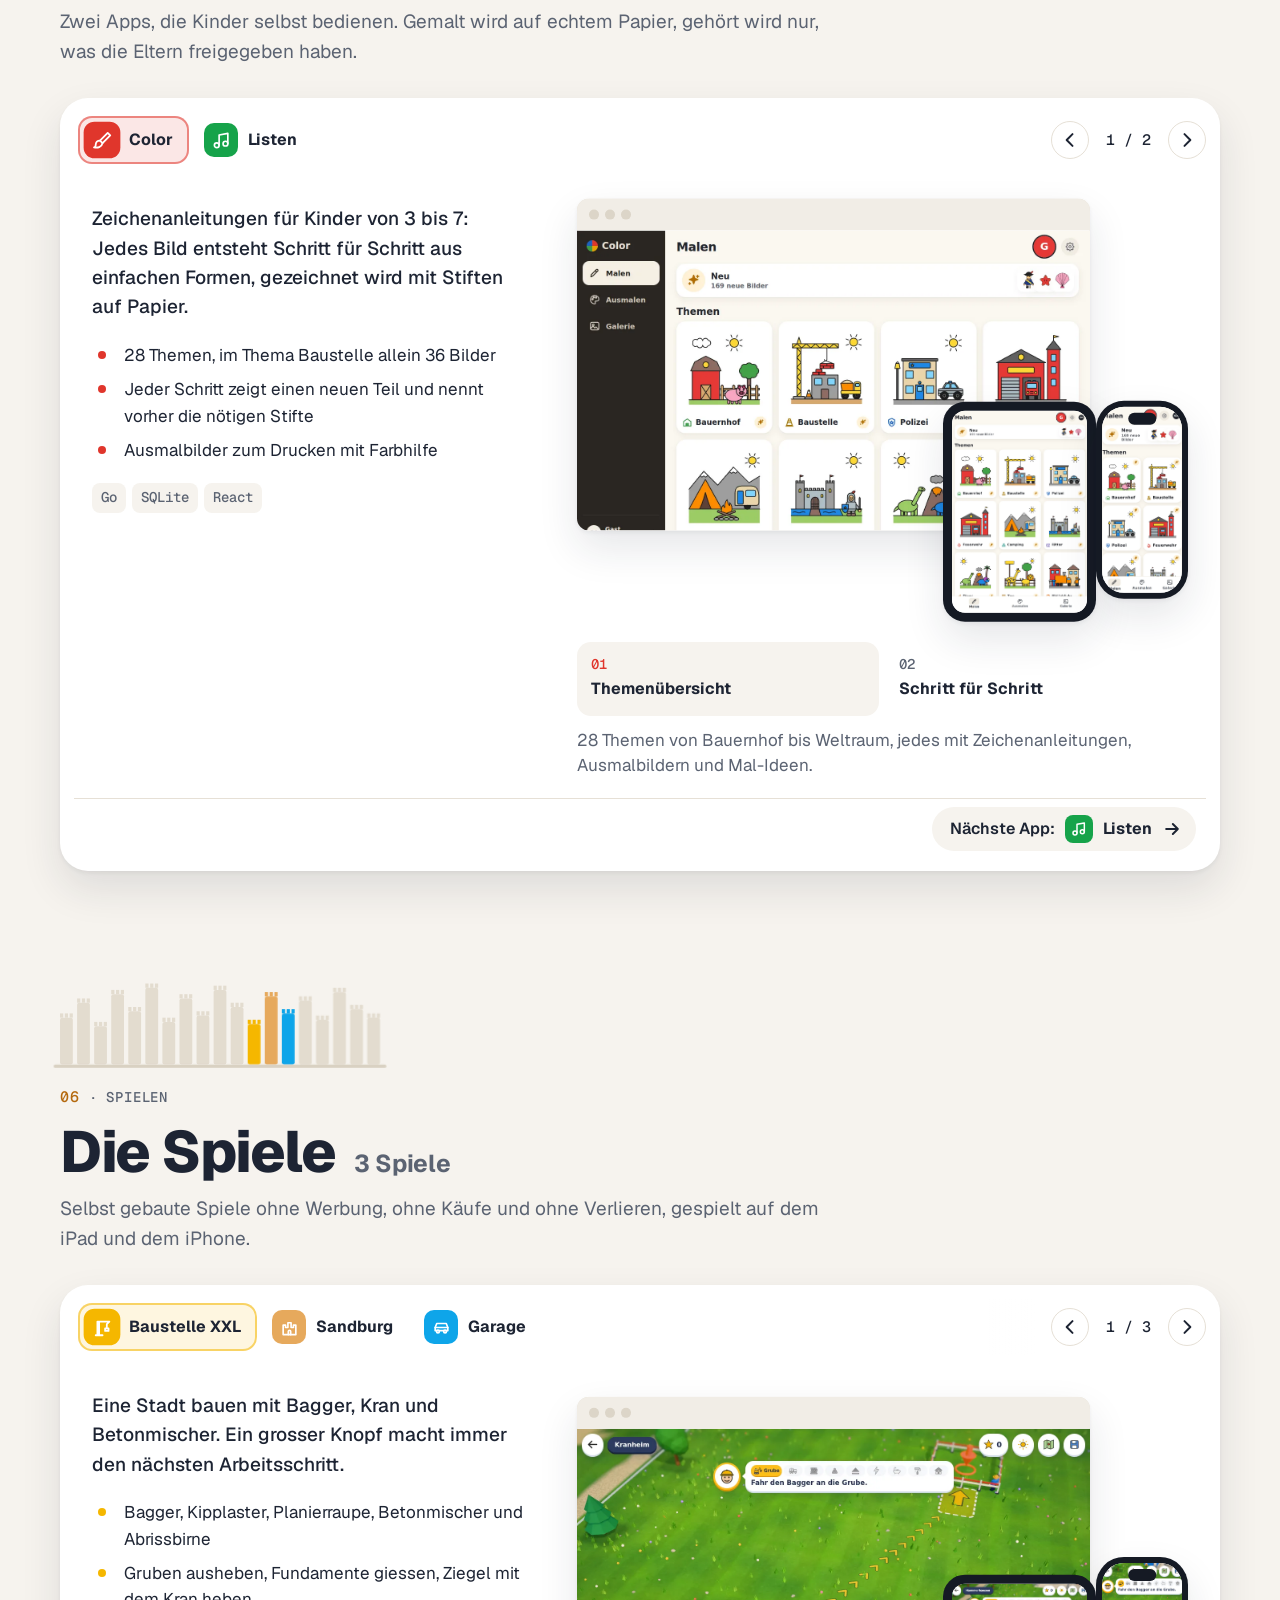
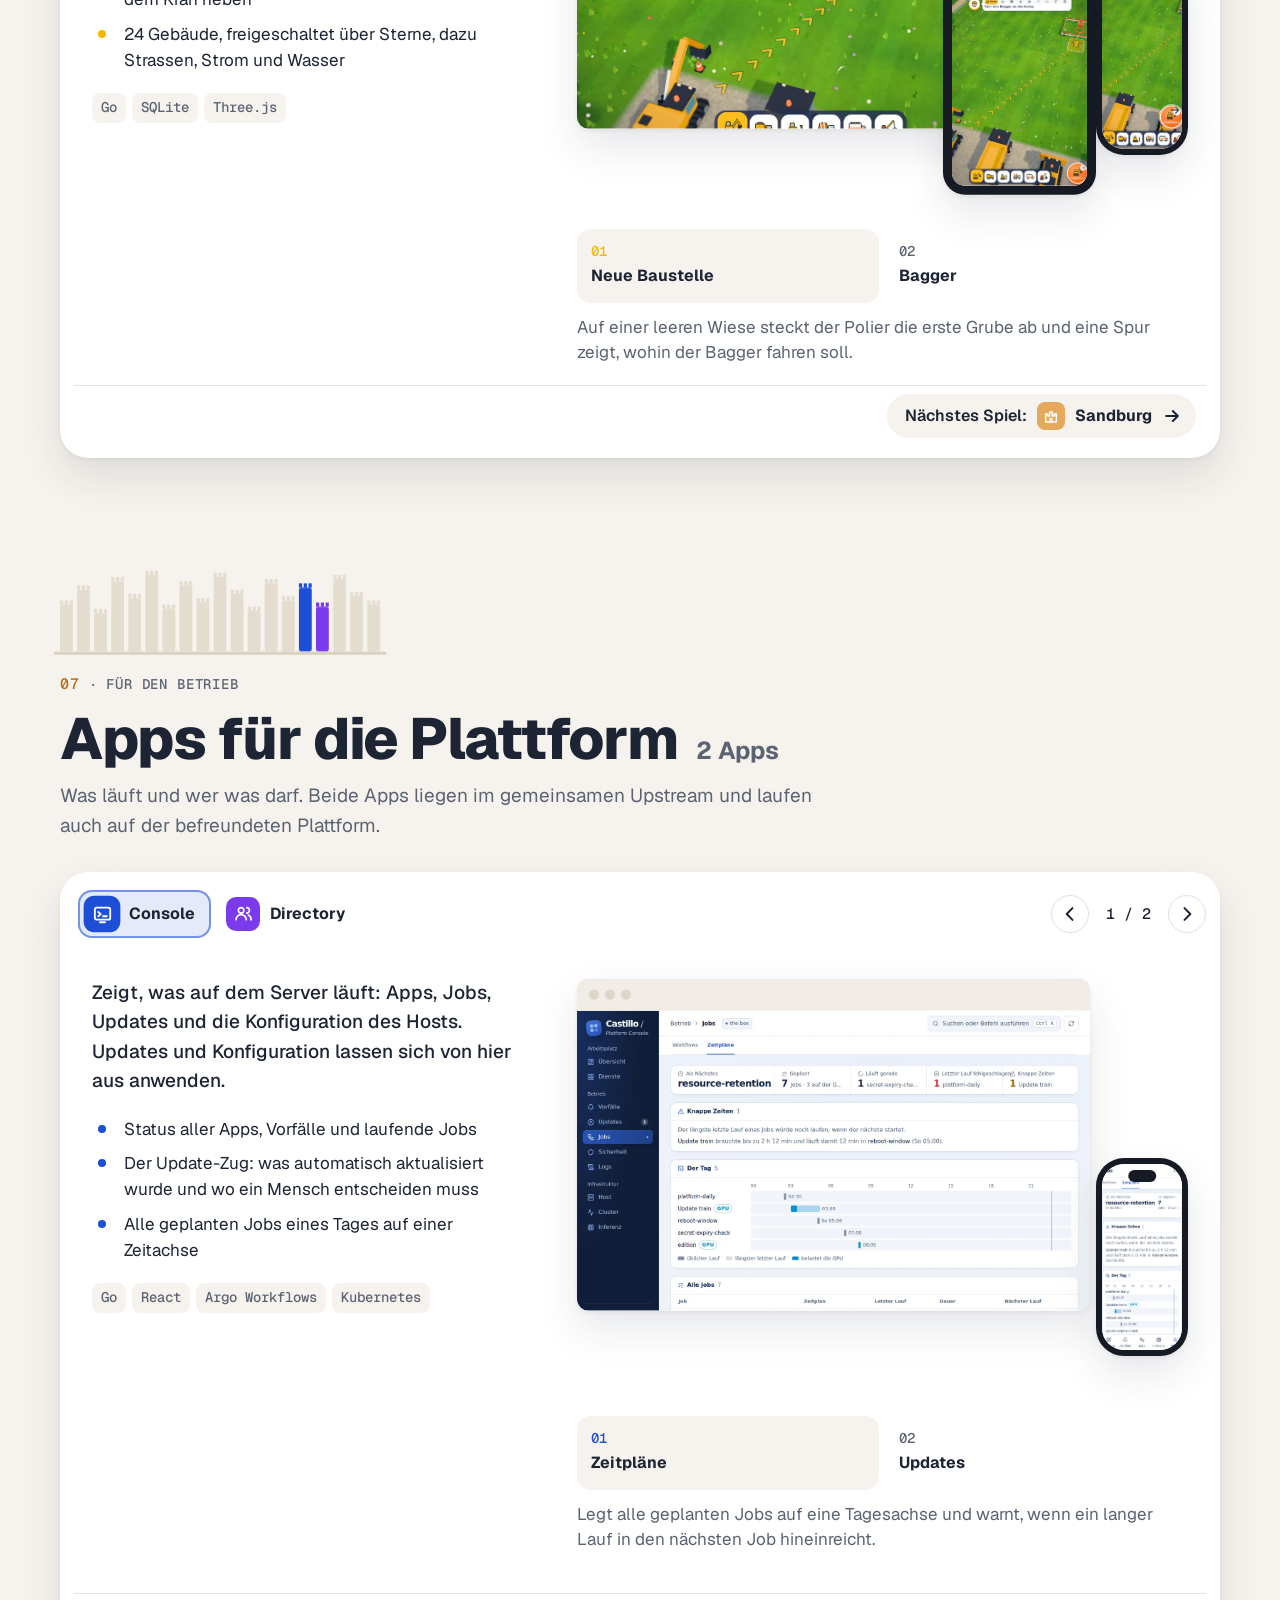
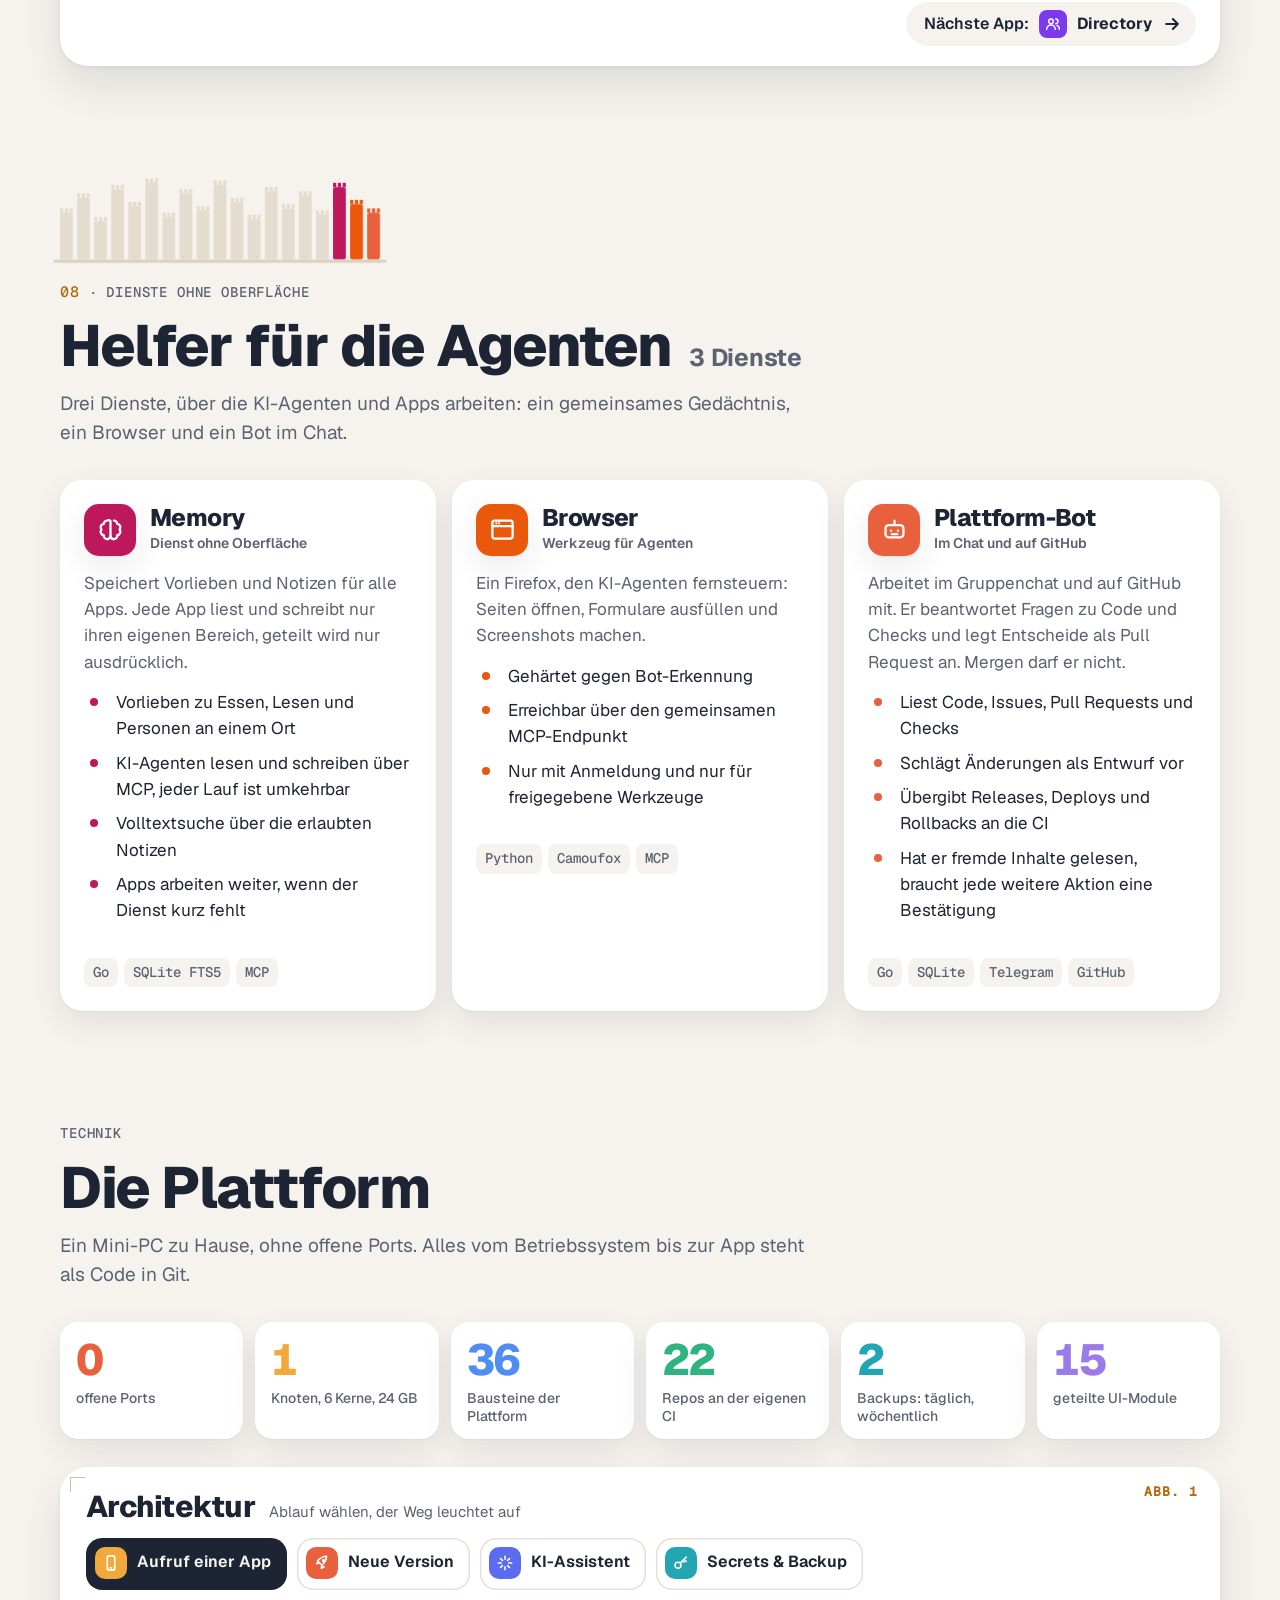
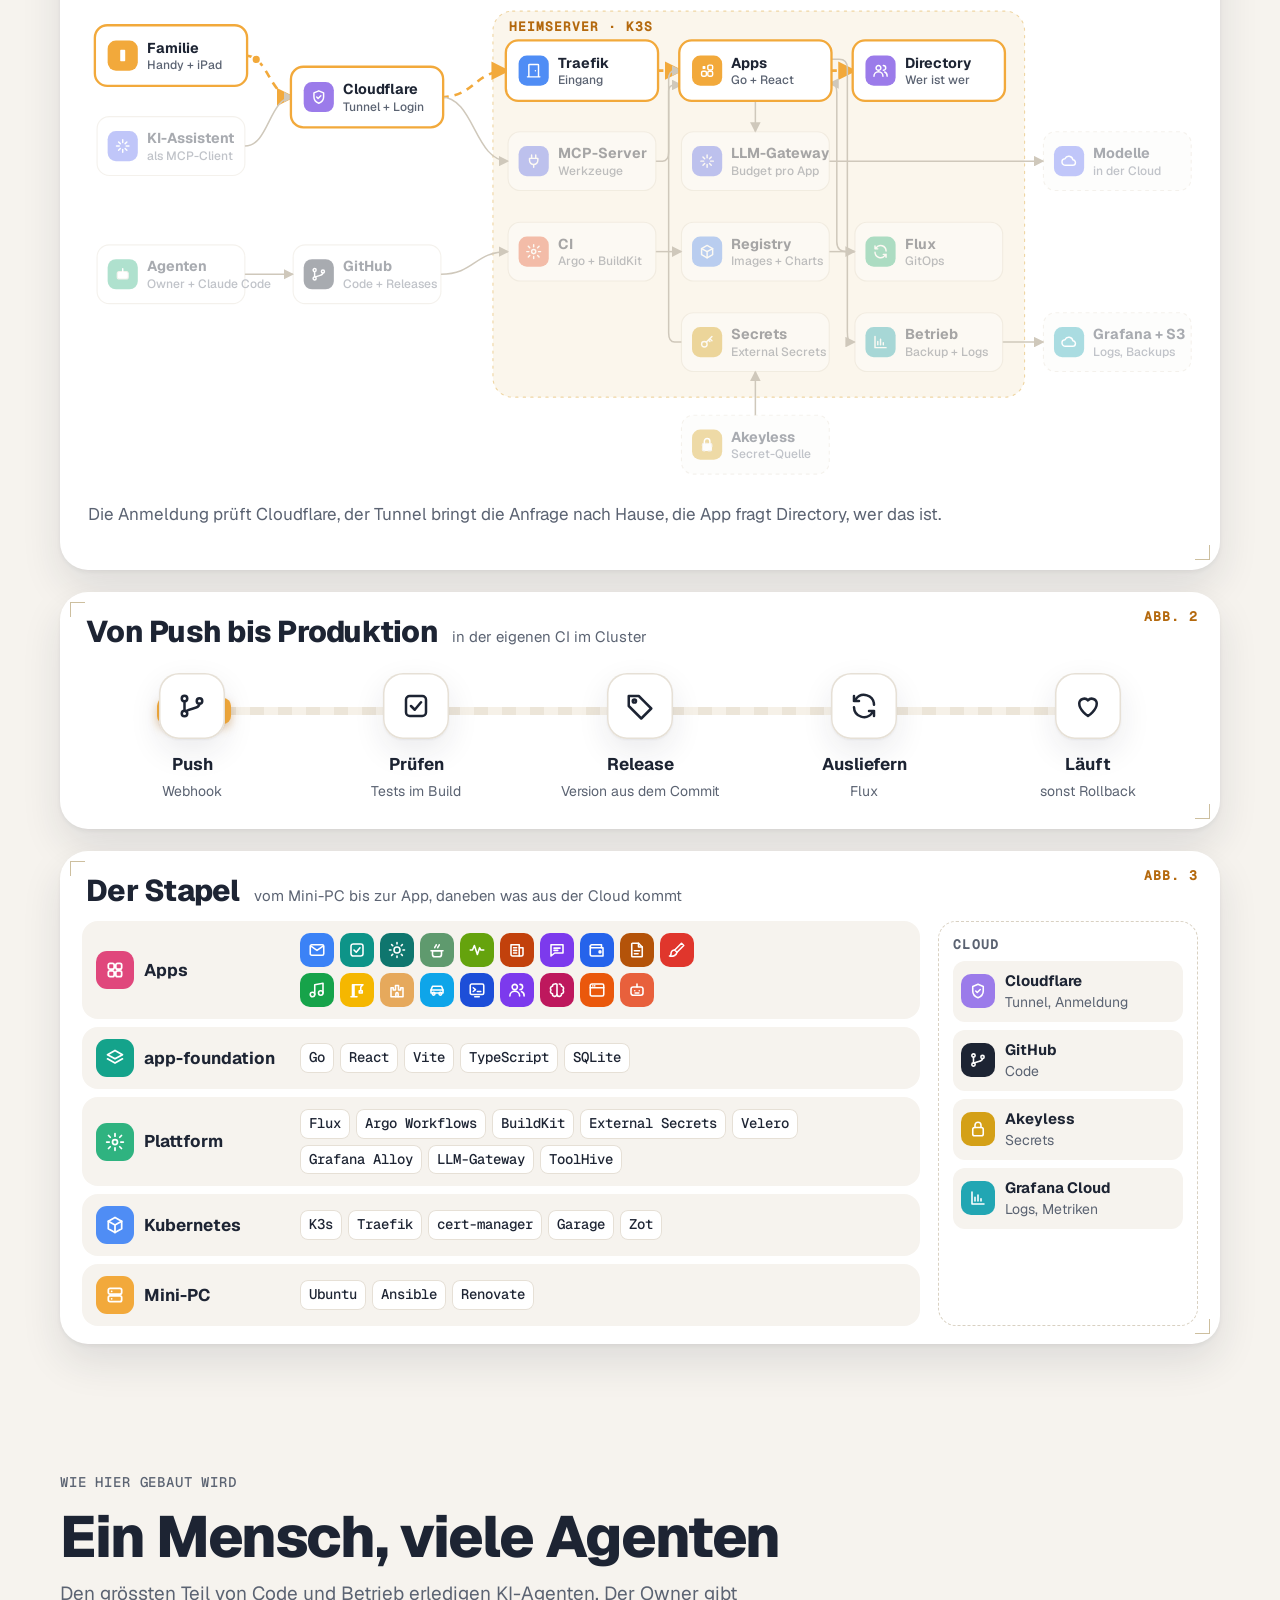
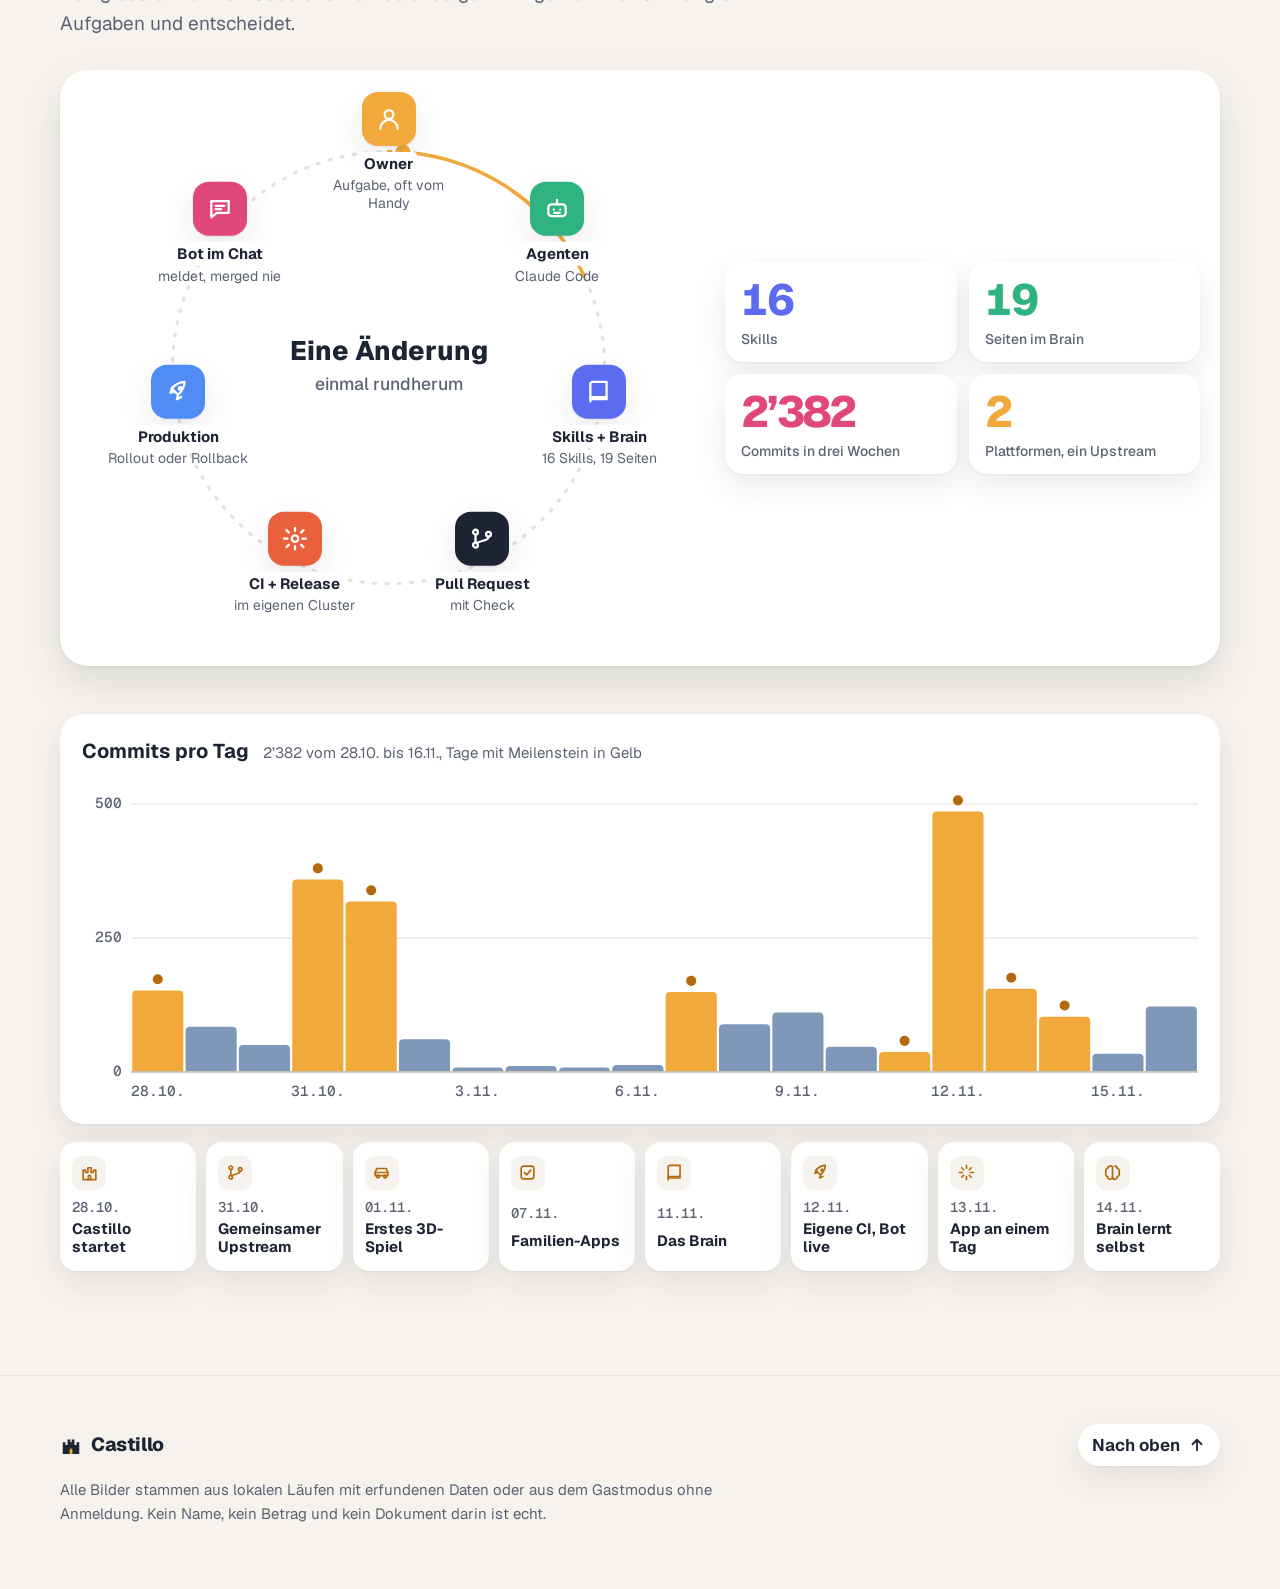
==== commit b3cc9cdc: "App switch without page-wide view transition (no flash), versioned asset URLs against stale caches C" ====
--- a/index.html
+++ b/index.html
@@ -13,8 +13,8 @@
 <meta name="color-scheme" content="light">
 <link rel="icon" href="data:image/svg+xml,%3Csvg xmlns='http://www.w3.org/2000/svg' viewBox='0 0 32 32'%3E%3Cpath d='M4 29V12h4v4h3v-8h4v4h2V8h4v8h3v-4h4v17z' fill='%231d2433'/%3E%3Cpath d='M14 29v-6a2 2 0 0 1 4 0v6z' fill='%23f2a93b'/%3E%3C/svg%3E">
 <link rel="preload" href="fonts/Geist-latin.woff2" as="font" type="font/woff2" crossorigin>
-<link rel="stylesheet" href="fonts.css">
-<link rel="stylesheet" href="style.css">
+<link rel="stylesheet" href="fonts.css?v=2">
+<link rel="stylesheet" href="style.css?v=2">
 </head>
 <body>
 <div class="progress" aria-hidden="true"></div>
@@ -98,9 +98,9 @@
   <button class="next" type="button" aria-label="Weiter">›</button>
 </dialog>
 
-<script src="platform.js"></script>
-<script src="views.js"></script>
-<script src="data.js"></script>
-<script src="app.js"></script>
+<script src="platform.js?v=2"></script>
+<script src="views.js?v=2"></script>
+<script src="data.js?v=2"></script>
+<script src="app.js?v=2"></script>
 </body>
 </html>
--- a/style.css
+++ b/style.css
@@ -129,12 +129,8 @@
 .explorer { background: var(--sheet); border-radius: 28px; box-shadow: var(--shadow-lg); padding: 14px; }
 .picker { display: flex; gap: 6px; overflow-x: auto; scrollbar-width: none; padding: 4px; }
 .picker::-webkit-scrollbar { display: none; }
-.picker button { flex: none; display: inline-flex; align-items: center; gap: 10px; font: inherit; font-weight: 650; font-size: 16px; color: var(--ink); background: transparent; border: 0; border-radius: 16px; padding: 8px 16px 8px 8px; cursor: pointer; transition: background .25s, box-shadow .25s; }
 .picker button i { width: 34px; height: 34px; border-radius: 11px; background: var(--c); display: grid; place-items: center; color: #fff; transition: transform .4s cubic-bezier(.3, 1.6, .5, 1); }
 .picker button i svg { width: 19px; height: 19px; fill: none; stroke: currentColor; stroke-width: 2.1; stroke-linecap: round; stroke-linejoin: round; }
-.picker button:hover { background: var(--page); }
-.picker button.on { background: var(--page); box-shadow: inset 0 0 0 1px var(--line); }
-.picker button.on i { transform: scale(1.12); }
 .panels { display: grid; padding: 20px 18px 10px; }
 .app { grid-area: 1 / 1; display: grid; grid-template-columns: minmax(0, 5fr) minmax(0, 7fr); gap: 48px; align-items: start; visibility: hidden; opacity: 0; transition: opacity .45s ease, visibility 0s .45s; }
 .app.on { visibility: visible; opacity: 1; transition: opacity .55s ease; z-index: 1; }
@@ -184,8 +180,6 @@
 /* View tabs with a progress line that runs while the views play on their own */
 .views { display: grid; grid-auto-flow: column; grid-auto-columns: minmax(0, 1fr); gap: 6px; margin-top: 22px; }
 .views button { position: relative; text-align: left; font: inherit; color: inherit; background: transparent; border: 0; border-radius: 14px; padding: 12px 14px 16px; cursor: pointer; display: grid; gap: 3px; align-content: start; transition: background .25s; overflow: hidden; }
-.views button:hover { background: var(--page); }
-.views button.on { background: var(--page); }
 .views .n { font-family: var(--mono); font-size: 14px; color: var(--muted); }
 .views button.on .n { color: var(--c); }
 .views b { font-size: 16px; line-height: 1.3; }
@@ -208,57 +202,13 @@
 
 /* Games: the big ones share an explorer, the others are cards */
 .games-grid { display: grid; grid-template-columns: repeat(auto-fill, minmax(min(300px, 100%), 1fr)); gap: 20px; margin-top: 28px; }
-.game { display: grid; gap: 12px; background: var(--sheet); border-radius: 22px; padding: 12px 12px 18px; box-shadow: var(--shadow); }
-.game .shot { border-radius: 14px; overflow: hidden; aspect-ratio: 16 / 10; background: color-mix(in srgb, var(--c) 14%, var(--sheet)); cursor: zoom-in; position: relative; }
-.game .shot img { width: 100%; height: 100%; object-fit: cover; transition: transform 1.2s var(--ease); }
-.game:hover .shot img { transform: scale(1.06); }
-.game .shot.empty { display: grid; place-items: center; cursor: default; }
-.game .shot.empty svg { width: 30%; stroke: var(--c); fill: none; stroke-width: 1.3; }
-.game h4 { margin: 0 6px; font-size: 21px; font-weight: 750; display: flex; align-items: center; gap: 10px; }
-.game h4 i { width: 30px; height: 30px; border-radius: 9px; background: var(--c); display: grid; place-items: center; color: #fff; }
-.game h4 i svg { width: 17px; height: 17px; fill: none; stroke: currentColor; stroke-width: 2.2; stroke-linecap: round; stroke-linejoin: round; }
-.game h4 small { margin-left: auto; font-size: 14px; font-weight: 600; color: var(--muted); }
-.game p { color: var(--muted); font-size: 16px; margin: 0 6px; }
 
 /* Small sites: tiles */
-.tiles { display: grid; grid-template-columns: repeat(auto-fill, minmax(min(280px, 100%), 1fr)); gap: 18px; }
-.tile { background: var(--sheet); border-radius: 20px; box-shadow: var(--shadow); overflow: hidden; display: flex; flex-direction: column; }
-.tile .thumb { aspect-ratio: 16 / 10; background: color-mix(in srgb, var(--c) 14%, var(--sheet)); cursor: zoom-in; overflow: hidden; }
-.tile .thumb img { width: 100%; height: 100%; object-fit: cover; object-position: top; transition: transform .5s; }
-.tile:hover .thumb img { transform: scale(1.04); }
-.tile .thumb.empty { display: grid; place-items: center; cursor: default; }
-.tile .thumb.empty svg { width: 64px; stroke: var(--c); fill: none; stroke-width: 1.6; }
-.tile .body { padding: 16px 18px 18px; display: grid; gap: 6px; }
-.tile h4 { margin: 0; font-size: 19px; font-weight: 700; display: flex; align-items: center; gap: 8px; }
-.tile h4::before { content: ""; width: 10px; height: 10px; border-radius: 3px; background: var(--c); }
-.tile p { font-size: 15px; color: var(--muted); }
 
 /* Platform: light, the drawing on a sheet */
 .platform, .how { padding-block: 88px 40px; }
-.arch { margin-bottom: 40px; background: var(--sheet); border-radius: 28px; box-shadow: var(--shadow-lg); padding: 18px; overflow-x: auto; }
-.arch svg { width: 100%; min-width: 900px; height: auto; display: block; }
-.layers { display: grid; grid-template-columns: repeat(auto-fill, minmax(min(320px, 100%), 1fr)); gap: 16px; }
-.layer { border-radius: 20px; padding: 22px; background: var(--sheet); box-shadow: var(--shadow); }
-.layer h4 { margin: 0 0 4px; font-size: 20px; display: flex; gap: 10px; align-items: center; }
-.layer h4 i { width: 12px; height: 12px; border-radius: 4px; background: var(--c); }
-.layer ul { margin: 12px 0 0; padding-left: 18px; display: grid; gap: 6px; font-size: 16px; color: var(--muted); }
-.layer .tools { display: flex; flex-wrap: wrap; gap: 6px; margin-top: 14px; }
-.layer .tools span { font-family: var(--mono); font-size: 14px; padding: 3px 8px; border-radius: 7px; background: var(--page); color: var(--ink); }
-.zones { display: none; list-style: none; margin: 0; padding: 0; }
 
 /* How it is built */
-.how-grid { display: grid; grid-template-columns: repeat(auto-fill, minmax(min(330px, 100%), 1fr)); gap: 16px; }
-.card { background: var(--sheet); border-radius: 20px; padding: 22px; box-shadow: var(--shadow); }
-.card b { display: block; font-size: 19px; margin-bottom: 6px; }
-.card p { color: var(--muted); font-size: 16px; }
-.card .big { font-size: 40px; font-weight: 800; letter-spacing: -0.03em; color: var(--c, var(--ink)); display: block; margin-bottom: 4px; }
-.timeline { list-style: none; padding: 0; margin: 56px 0 0; position: relative; display: grid; gap: 18px; }
-.timeline::before { content: ""; position: absolute; left: 7px; top: 6px; bottom: 6px; width: 2px; background: var(--line); }
-.timeline::after { content: ""; position: absolute; left: 7px; top: 6px; width: 2px; height: calc((100% - 12px) * var(--p, 0)); background: var(--sun); }
-.timeline li { position: relative; padding-left: 34px; display: grid; grid-template-columns: 130px 1fr; gap: 16px; }
-.timeline li::before { content: ""; position: absolute; left: 0; top: 6px; width: 16px; height: 16px; border-radius: 50%; background: var(--line); box-shadow: 0 0 0 4px var(--page); transition: background .3s, transform .3s; }
-.timeline li.on::before { background: var(--sun); transform: scale(1.15); }
-.timeline time { font-family: var(--mono); font-size: 15px; color: var(--muted); padding-top: 1px; }
 
 .foot { padding-block: 48px 64px; border-top: 1px solid var(--line); margin-top: 64px; }
 .foot-in { display: grid; gap: 12px; }
@@ -282,11 +232,11 @@
 .lightbox .next { right: 16px; top: 50%; translate: 0 -50%; }
 
 /* Clickable screenshots are buttons */
-button.thumb, button.shot { display: block; width: 100%; padding: 0; border: 0; font: inherit; color: inherit; text-align: left; }
-.dev:focus-visible, button.thumb:focus-visible, button.shot:focus-visible, .views button:focus-visible, .picker button:focus-visible, .menu-btn:focus-visible { outline: 3px solid var(--sun); outline-offset: 3px; }
+button.shot { display: block; width: 100%; padding: 0; border: 0; font: inherit; color: inherit; text-align: left; }
+.dev:focus-visible, button.shot:focus-visible, .views button:focus-visible, .picker button:focus-visible, .menu-btn:focus-visible { outline: 3px solid var(--sun); outline-offset: 3px; }
 
 /* Repainting animations rest while the hero is off screen */
-.hero.off *, .hero.off *::before, .hero.off *::after { animation-play-state: paused !important; }
+.off *, .off *::before, .off *::after, .marquee.off .track { animation-play-state: paused !important; }
 
 /* Tablet */
 @media (max-width: 960px) {
@@ -294,7 +244,6 @@
   .castle { left: 50%; }
   .app { grid-template-columns: minmax(0, 1fr); gap: 26px; }
   .app .stage-wrap { order: -1; }
-  .explorer .picker + .panels .app .app-text > .pitch { margin-top: 0; }
   .panels { padding: 16px 6px 6px; }
 }
 /* Phone */
@@ -324,24 +273,7 @@
   .dev.desk .screen { height: calc(100% - 18px); }
   .trio { aspect-ratio: 16 / 13; }
   .cloud { width: calc(var(--w) * .5); opacity: calc(var(--o) * .8); }
-  .explorer .picker + .panels .app-head { display: none; }
-  .timeline li { grid-template-columns: 1fr; gap: 2px; }
   .lightbox .prev, .lightbox .next { top: auto; bottom: 20px; translate: none; }
-}
-/* Architecture on a phone: zones as a list instead of the wide drawing */
-@media (max-width: 700px) {
-  .arch { padding: 0; background: none; box-shadow: none; }
-  .arch svg { display: none; }
-  .zones { display: grid; gap: 22px; position: relative; }
-  .zones::before { content: ""; position: absolute; left: 15px; top: 10px; bottom: 10px; width: 2px; background: var(--line); }
-  .zones > li { position: relative; padding-left: 40px; }
-  .zones > li::before { content: ""; position: absolute; left: 8px; top: 4px; width: 16px; height: 16px; border-radius: 50%; background: var(--page); box-shadow: inset 0 0 0 3px #9aa6ba; }
-  .zones > li.home::before { box-shadow: inset 0 0 0 3px var(--sun); }
-  .zones b { font-family: var(--mono); font-size: 14px; letter-spacing: .06em; text-transform: uppercase; color: var(--muted); }
-  .zones li.home b { color: var(--sun-ink); }
-  .zones ul { list-style: none; margin: 10px 0 0; padding: 0; display: grid; gap: 8px; }
-  .zones ul li { background: var(--sheet); box-shadow: var(--shadow); border-radius: 12px; padding: 10px 14px; font-size: 15px; color: var(--muted); }
-  .zones ul li span { display: block; color: var(--ink); font-weight: 650; font-size: 16px; }
 }
 
 @media (prefers-reduced-motion: reduce) {
@@ -418,14 +350,10 @@
 .app.on .dev.ph { translate: 0 calc(var(--dy, 0px) * 1.1); }
 
 /* Cards and layers come in one after the other */
-.layer.reveal, .card.reveal { transition-delay: calc(var(--k, 0) * 70ms); }
-.card .big { display: inline-block; transition: transform .5s cubic-bezier(.3, 1.6, .5, 1); }
-.card:hover .big { transform: translateY(-4px) scale(1.06); }
-.layer, .card, .service, .stat { transition: box-shadow .3s, transform .4s var(--ease); }
-.layer:hover, .card:hover, .service:hover, .stat:hover { transform: translateY(-4px); box-shadow: var(--shadow-lg); }
+.service, .stat { transition: box-shadow .3s, transform .4s var(--ease); }
+.service:hover, .stat:hover { transform: translateY(-4px); box-shadow: var(--shadow-lg); }
 
 /* Architecture: each box gives a soft beat now and then, as if a request just arrived */
-.arch .node rect:first-child { transform-box: fill-box; transform-origin: center; animation: beat 4.6s ease-in-out infinite; animation-delay: calc(var(--k) * -0.2s); }
 @keyframes beat { 0%, 86%, 100% { transform: scale(1); } 90% { transform: scale(1.025); } }
 
 /* Stat figures land with a small bounce */
@@ -438,7 +366,7 @@
   .section-head .count { opacity: 1; transition: none; }
   .picker .pill { transition: none; }
   .app.on .dev.desk, .app.on .dev.tab, .app.on .dev.ph { translate: none; }
-  .arch .node rect:first-child, .stat.in b { animation: none; }
+  .stat.in b { animation: none; }
   .track.rev { animation: none; }
 }
 
@@ -500,8 +428,8 @@
   .ex-next { font-size: 15px; }
 }
 /* With app cards above, the panel needs no second app heading */
-.explorer .picker-wrap ~ .panels .app-head { display: none; }
-.explorer .picker-wrap ~ .panels .pitch { margin-top: 4px; }
+.explorer .ex-bar ~ .panels .app-head { display: none; }
+.explorer .ex-bar ~ .panels .pitch { margin-top: 4px; }
 
 
 /* ================= Platform as pictures ================= */
@@ -548,10 +476,10 @@
 
 /* Conveyor: a belt with a token that runs through five stages; each stage ticks when reached */
 .conveyor { position: relative; display: grid; grid-template-columns: repeat(5, minmax(0, 1fr)); gap: 12px; padding: 10px 4px 8px; }
-.belt { position: absolute; left: 10%; right: 10%; top: 44px; height: 8px; border-radius: 8px; background: repeating-linear-gradient(90deg, #ece5d8 0 14px, #f6f1e8 14px 28px); animation: belt 1.2s linear infinite; }
+.belt { container-type: inline-size; position: absolute; left: 10%; right: 10%; top: 44px; height: 8px; border-radius: 8px; background: repeating-linear-gradient(90deg, #ece5d8 0 14px, #f6f1e8 14px 28px); animation: belt 1.2s linear infinite; }
 @keyframes belt { to { background-position: 28px 0; } }
 .token { position: absolute; top: 50%; left: 0; width: 22px; height: 22px; margin-top: -11px; border-radius: 7px; background: var(--sun); box-shadow: 0 4px 10px rgb(180 105 14 / 35%); animation: token 6s cubic-bezier(.6, 0, .4, 1) infinite; }
-@keyframes token { 0% { left: -2%; } 18% { left: 23%; } 22% { left: 23%; } 40% { left: 48%; } 44% { left: 48%; } 62% { left: 73%; } 66% { left: 73%; } 84%, 100% { left: 98%; } }
+@keyframes token { 0% { transform: translateX(-2cqw); } 18%, 22% { transform: translateX(23cqw); } 40%, 44% { transform: translateX(48cqw); } 62%, 66% { transform: translateX(73cqw); } 84%, 100% { transform: translateX(98cqw); } }
 .stage { position: relative; display: grid; justify-items: center; text-align: center; gap: 4px; }
 .stage i { width: 66px; height: 66px; border-radius: 20px; background: var(--sheet); box-shadow: var(--shadow), inset 0 0 0 1.5px var(--line); display: grid; place-items: center; color: var(--ink); position: relative; z-index: 1; animation: stagepop 6s ease infinite; animation-delay: calc(var(--k) * 1.3s); }
 .stage i svg { width: 30px; height: 30px; fill: none; stroke: currentColor; stroke-width: 2; stroke-linecap: round; stroke-linejoin: round; }
@@ -652,8 +580,8 @@
   .flow-steps ol { grid-area: 1 / 1; list-style: none; margin: 0; padding: 0 0 0 4px; display: grid; gap: 14px; position: relative; visibility: hidden; opacity: 0; transition: opacity .4s, visibility 0s .4s; }
   .flow-steps ol.on { visibility: visible; opacity: 1; transition: opacity .5s; }
   .flow-steps ol::before { content: ""; position: absolute; left: 25px; top: 24px; bottom: 24px; width: 3px; border-radius: 3px; background: repeating-linear-gradient(180deg, var(--c) 0 8px, transparent 8px 14px); opacity: .55; }
-  .flow-steps ol::after { content: ""; position: absolute; left: 20px; top: 20px; width: 13px; height: 13px; border-radius: 50%; background: var(--c); border: 3px solid #fff; box-shadow: var(--shadow); animation: down 4s cubic-bezier(.6, 0, .4, 1) infinite; }
-  @keyframes down { from { top: 20px; } to { top: calc(100% - 34px); } }
+  .flow-steps ol::before { animation: flowline 1s linear infinite; }
+  @keyframes flowline { to { background-position: 0 14px; } }
   .flow-steps li { display: grid; grid-template-columns: 48px 1fr; column-gap: 12px; align-items: center; position: relative; opacity: 0; translate: 0 10px; }
   .flow-steps ol.on li { opacity: 1; translate: 0 0; transition: opacity .4s, translate .5s var(--ease); transition-delay: calc(var(--j) * 90ms); }
   .flow-steps li i { grid-row: span 2; width: 48px; height: 48px; border-radius: 14px; background: var(--nc); color: #fff; display: grid; place-items: center; box-shadow: 0 0 0 4px var(--sheet); }
@@ -663,7 +591,7 @@
   .lnode { width: 96px; }
   .lnode b { font-size: 13px; }
 }
-@media (prefers-reduced-motion: reduce) { .flow-steps ol::after { animation: none; } }
+@media (prefers-reduced-motion: reduce) { .flow-steps ol::before { animation: none; } }
 
 /* Scroll hint under the hero button */
 .scroll-hint { display: block; width: 26px; height: 42px; margin-top: 26px; border-radius: 14px; box-shadow: inset 0 0 0 2px #33465f; position: relative; opacity: 0; animation: up .9s .8s var(--ease) forwards; }
@@ -681,7 +609,7 @@
 .app { transition: none; }
 .app.on { transition: opacity .5s ease; }
 .track.rev { display: none; }
-.picker-wrap::before { content: ""; position: absolute; top: 0; left: 0; bottom: 0; width: 28px; z-index: 2; background: linear-gradient(270deg, transparent, var(--sheet)); pointer-events: none; }
+.picker-wrap::before { content: none; position: absolute; top: 0; left: 0; bottom: 0; width: 28px; z-index: 2; background: linear-gradient(270deg, transparent, var(--sheet)); pointer-events: none; }
 .picker-wrap::after { z-index: 2; }
 .tower-hint { display: inline-flex; align-items: center; gap: 8px; margin-top: 18px; margin-left: 14px; font-size: 15px; font-weight: 600; color: #33465f; opacity: 0; animation: up .9s .9s var(--ease) forwards; }
 .tower-hint svg { width: 18px; height: 18px; fill: none; stroke: currentColor; stroke-width: 2.2; stroke-linecap: round; stroke-linejoin: round; }
@@ -720,7 +648,81 @@
 @media (max-width: 640px) { .abb { position: static; display: block; margin: 0 4px 4px; } }
 
 /* App switch as a view transition: the old app slides out, the new one in */
-::view-transition-old(root) { animation: vt-out .28s ease both; }
-::view-transition-new(root) { animation: vt-in .38s var(--ease) both; }
-@keyframes vt-out { to { opacity: 0; } }
-@keyframes vt-in { from { opacity: 0; } }
+
+/* Tech review round 2 */
+.menu-btn .cur { display: inline-block; min-width: 7.6em; max-width: 7.6em; overflow: hidden; text-overflow: ellipsis; white-space: nowrap; text-align: right; }
+.flow-btn:focus-visible, .ex-step:focus-visible, .ex-next:focus-visible, .chips a:focus-visible, .cta:focus-visible, .totop:focus-visible, .news-card:focus-visible { outline: 3px solid var(--sun); outline-offset: 3px; }
+@media (prefers-reduced-motion: reduce) { #stack.in .band, #stack.in .cl { transition: none; } }
+/* App cards: base layout (restored after the clean-up) */
+.picker button { flex: none; display: inline-flex; align-items: center; font: inherit; color: var(--ink); border: 0; cursor: pointer; }
+.picker button:not(.on) { background: var(--sheet); }
+/* The belt runs behind the stations; the parcel passes through them */
+.belt { z-index: 0; }
+.stage i { z-index: 3; }
+.stage em { z-index: 4; }
+.menu-btn .cur { min-width: 4.8em; max-width: 6.2em; }
+
+/* Mini castle in each group head */
+.minicastle { display: block; width: min(320px, 70%); height: auto; margin-bottom: 6px; overflow: visible; }
+.minicastle .mt rect { fill: var(--c); }
+.minicastle .mt { transform-box: fill-box; transform-origin: 50% 100%; transform: scaleY(.2); opacity: .5; transition: transform .8s cubic-bezier(.3, 1.5, .5, 1), opacity .5s; transition-delay: calc(var(--i) * 30ms); }
+.section-head.in .minicastle .mt { transform: none; opacity: 1; }
+.section-head.in .minicastle .mt.on { animation: hop .6s cubic-bezier(.3, 1.6, .5, 1) both; animation-delay: calc(.6s + var(--i) * 40ms); }
+@keyframes hop { 40% { transform: translateY(-6px); } }
+.minicastle .mg { fill: #d9d1c2; }
+@media (prefers-reduced-motion: reduce) { .minicastle .mt { transform: none; opacity: 1; transition: none; } .section-head.in .minicastle .mt.on { animation: none; } }
+
+/* Final review */
+table.sr { display: block; position: absolute; width: 1px; height: 1px; overflow: hidden; clip: rect(0 0 0 0); }
+:root { --shadow-lg: 0 2px 4px rgb(29 36 51 / 6%), 0 18px 40px rgb(29 36 51 / 11%); }
+.news-row { mask-image: linear-gradient(90deg, #000 88%, transparent); }
+.bt.apps { display: grid; grid-template-columns: repeat(10, 34px); gap: 6px; }
+
+/* Owner feedback 2026-11-17: slim app switcher, text view tabs, all three devices first */
+.ex-bar { display: flex; align-items: center; gap: 14px; padding: 0 0 12px; }
+.ex-bar .picker-wrap { flex: 1; min-width: 0; }
+.picker { gap: 8px; padding: 4px 40px 4px 4px; }
+.picker button { gap: 10px; padding: 7px 16px 7px 7px; border-radius: 14px; background: transparent; box-shadow: none; font-weight: 650; }
+.picker button:not(.on) { background: transparent; }
+.picker button:hover { box-shadow: none; transform: none; }
+.picker button:not(.on):hover { background: var(--page); }
+.picker button.on, .picker button.on:hover { background: transparent; }
+.picker button i { width: 34px; height: 34px; border-radius: 10px; }
+.picker button i svg { width: 19px; height: 19px; }
+.picker button b { font-size: 16px; white-space: nowrap; }
+.picker button.on { color: var(--ink); }
+.picker button.on i { transform: scale(1.08); }
+.picker .pill { top: 4px; border-radius: 14px; background: color-mix(in srgb, var(--c, var(--ink)) 12%, var(--sheet)); box-shadow: inset 0 0 0 2px color-mix(in srgb, var(--c, var(--ink)) 55%, transparent); transition: transform .5s var(--ease), width .5s var(--ease), background .4s, box-shadow .4s; }
+.ex-step { width: 38px; height: 38px; }
+.views { gap: 6px; margin-top: 22px; }
+.views button { padding: 12px 14px 16px; gap: 3px; border-radius: 14px; background: transparent; box-shadow: none; }
+.views button:hover { background: var(--page); box-shadow: none; transform: none; }
+.views button.on { background: var(--page); box-shadow: none; }
+.views b { font-size: 16px; }
+.views .bar { left: 14px; right: 14px; bottom: 7px; }
+@media (max-width: 640px) {
+  .ex-bar { gap: 8px; }
+  .ex-count { display: none; }
+  .ex-step { width: 34px; height: 34px; }
+  .picker button { padding: 6px 12px 6px 6px; }
+  .picker button i { width: 30px; height: 30px; }
+  .picker button b { font-size: 15px; }
+  .views { margin-top: 14px; gap: 4px; }
+  .views button { padding: 10px 12px 14px; }
+  .views b { font-size: 15px; }
+}
+@media (max-width: 640px) {
+  .bird { display: none; }
+  .cloud { opacity: calc(var(--o) * .55); }
+  .bt.apps { grid-template-columns: repeat(7, 34px); }
+}
+@media (max-width: 640px) { .app .tags { display: none; } }
+/* Phones: with 2–3 apps per area the switcher fits as a tab row, icon over name */
+@media (max-width: 640px) {
+  .ex-bar .ex-nav { display: none; }
+  .ex-bar .picker-wrap::after { content: none; }
+  .ex-bar .picker { display: grid; grid-auto-flow: column; grid-auto-columns: 1fr; padding: 4px; overflow: visible; }
+  .ex-bar .picker button { flex-direction: column; justify-content: center; gap: 5px; padding: 9px 4px 8px; }
+  .ex-bar .picker button b { font-size: 14px; }
+}
+@media (max-width: 640px) { .belt .token { display: none; } }
